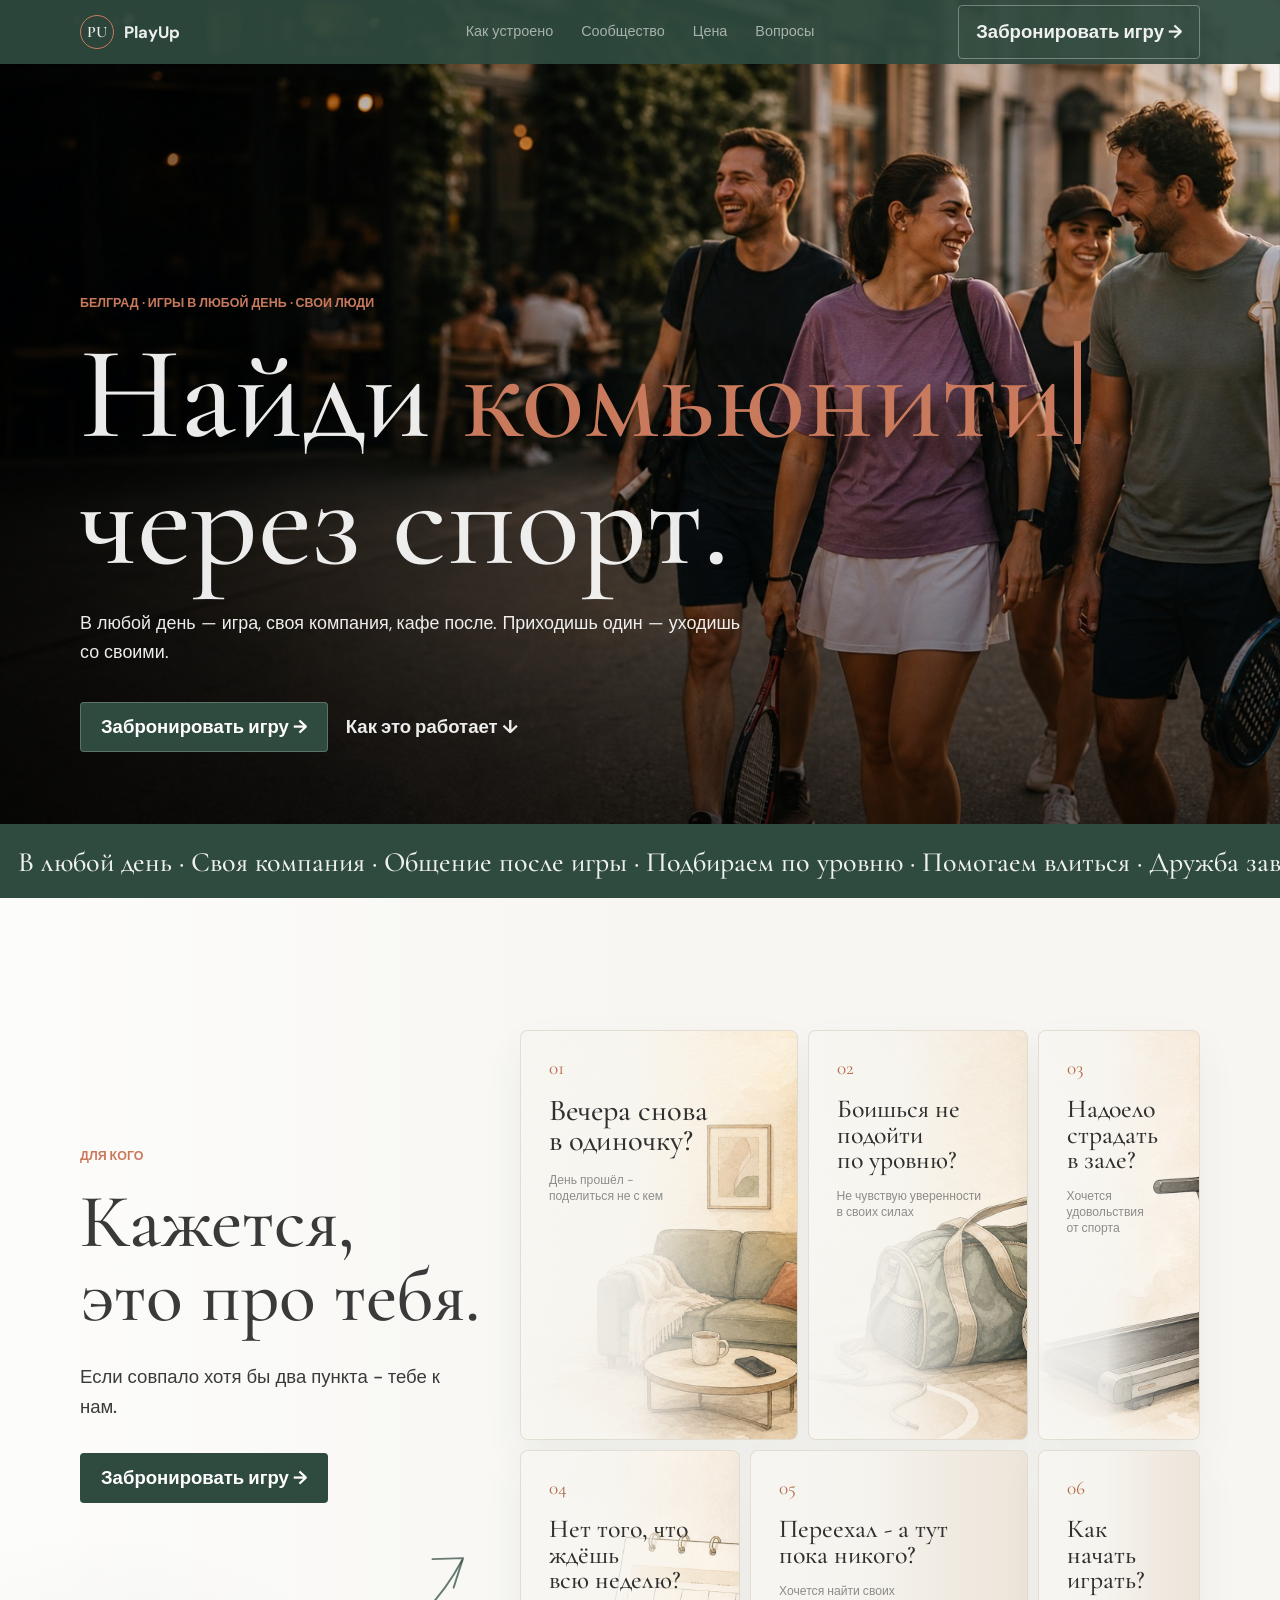
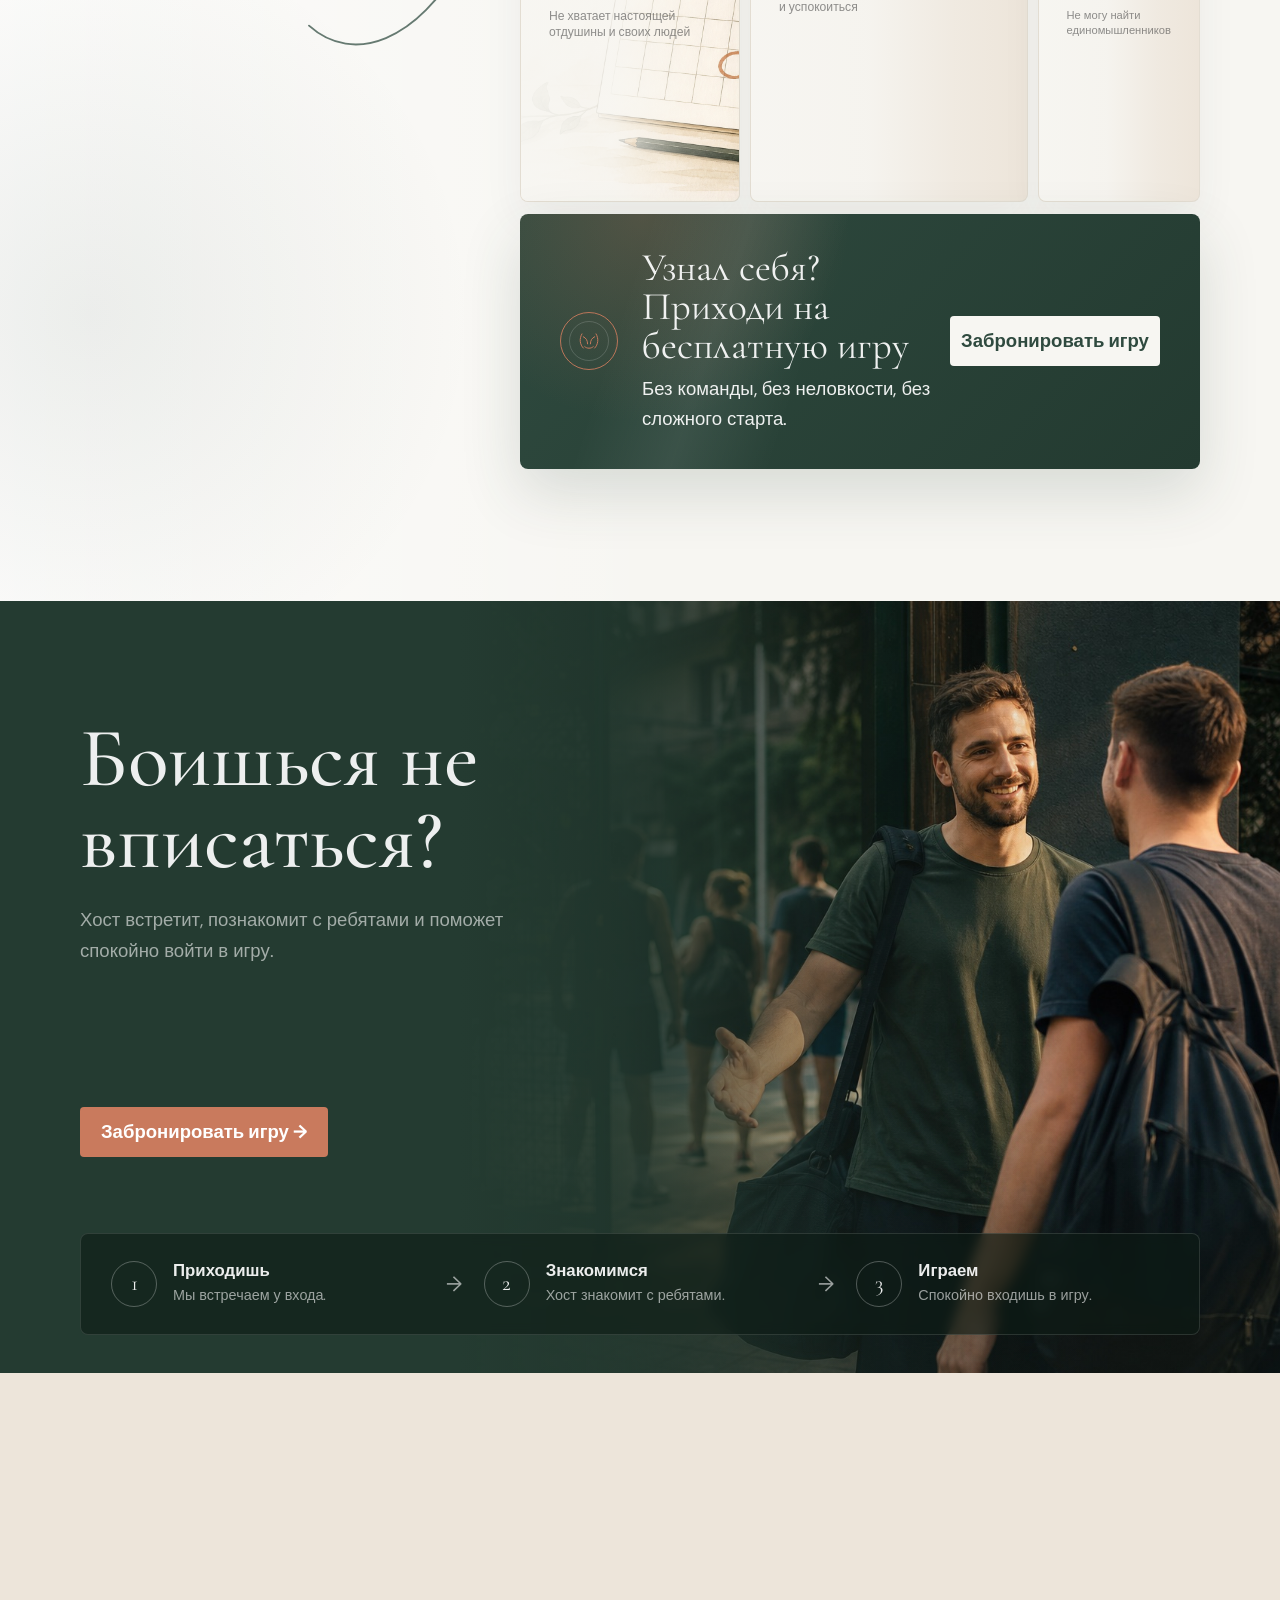
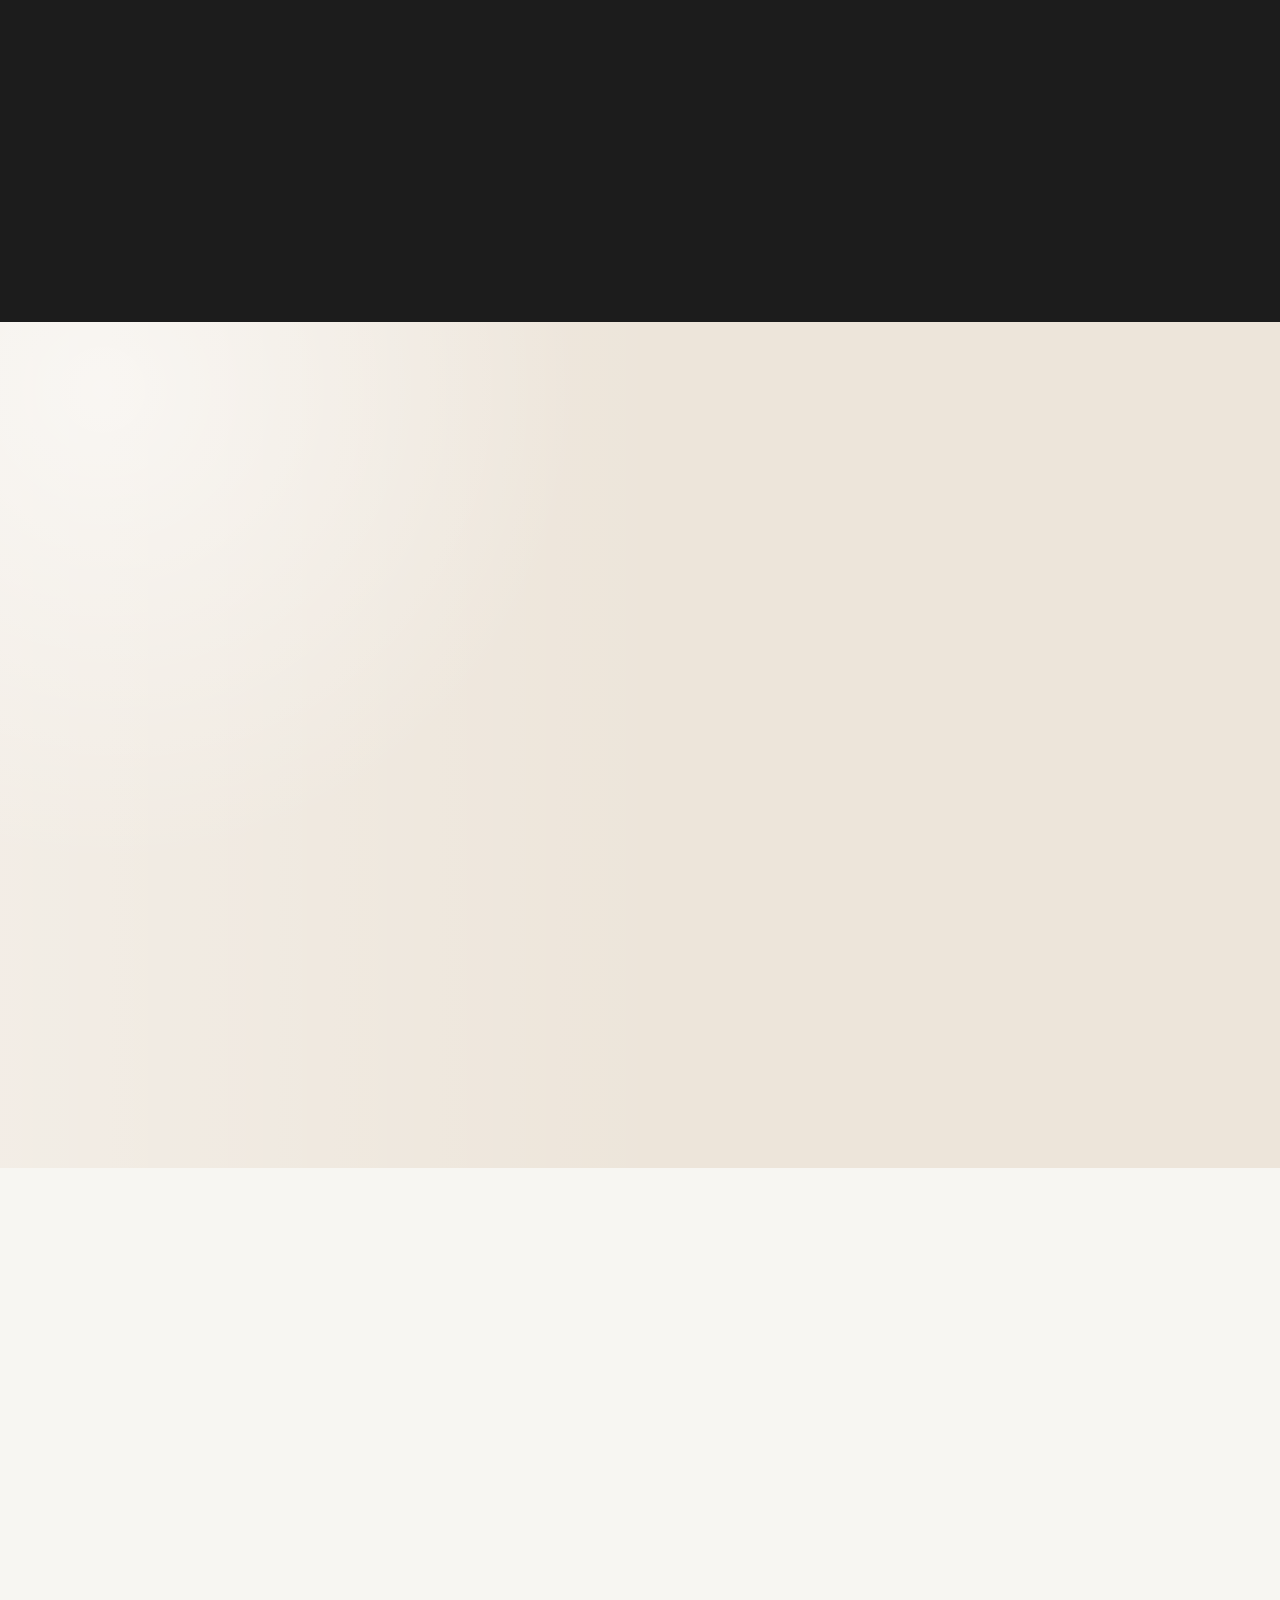
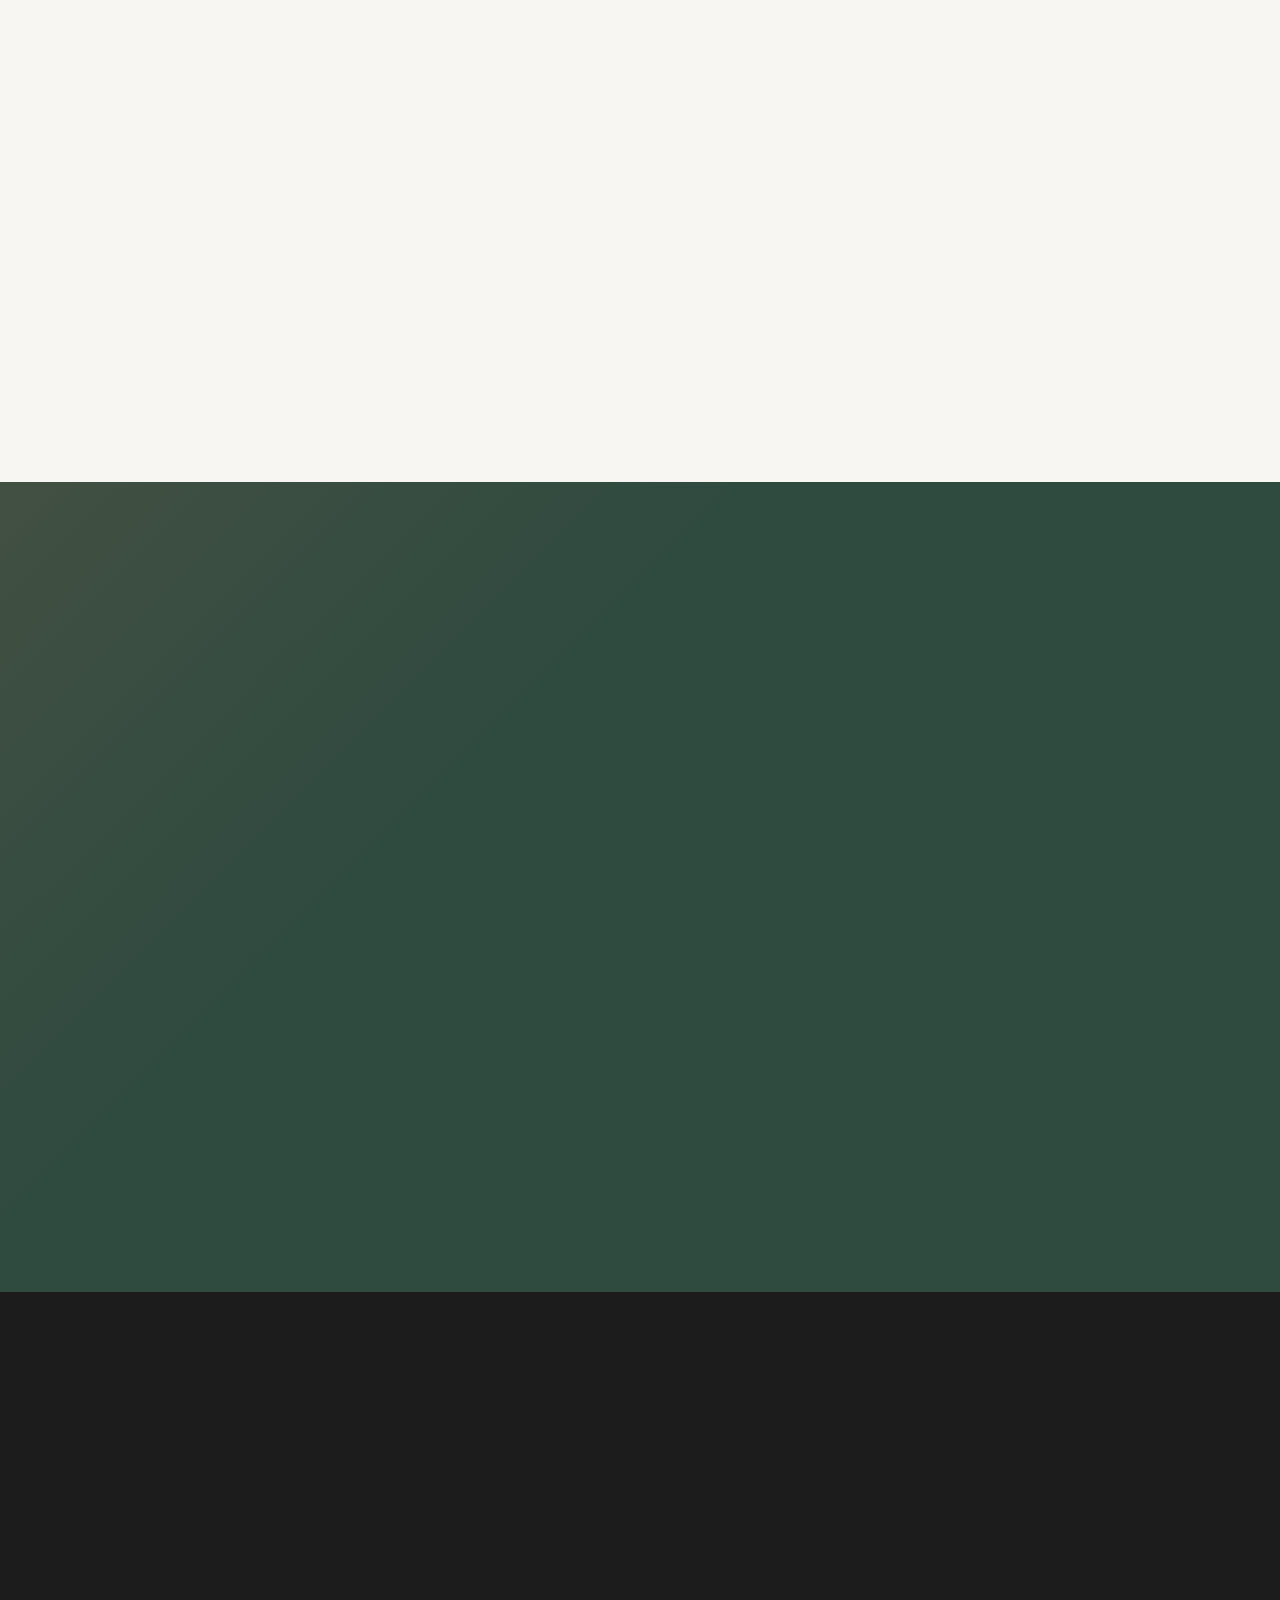
==== index.html @ 2778b85a "p-24" ====
<!doctype html>
<html lang="ru">
  <head>
    <meta charset="utf-8" />
    <meta name="viewport" content="width=device-width, initial-scale=1" />
    <meta
      name="description"
      content="PlayUp в Белграде: игры в любой день, своя компания и кафе сразу после."
    />
    <title>PlayUp — свои через игру</title>
    <meta name="theme-color" content="#2f4a3f" />
    <meta property="og:locale" content="ru_RU" />
    <meta property="og:type" content="website" />
    <meta property="og:site_name" content="PlayUp" />
    <meta property="og:title" content="PlayUp — свои через игру" />
    <meta
      property="og:description"
      content="Игры в любой день, своя компания и кафе сразу после. Приходишь один, уходишь со своими."
    />
    <meta property="og:image" content="assets/brand/og-image.png" />
    <meta property="og:image:type" content="image/png" />
    <meta property="og:image:width" content="1200" />
    <meta property="og:image:height" content="630" />
    <meta
      property="og:image:alt"
      content="PlayUp — свои через игру. Игры в Белграде и кафе после."
    />
    <meta name="twitter:card" content="summary_large_image" />
    <meta name="twitter:title" content="PlayUp — свои через игру" />
    <meta
      name="twitter:description"
      content="Игры в любой день, своя компания и кафе сразу после. Приходишь один, уходишь со своими."
    />
    <meta name="twitter:image" content="assets/brand/og-image.png" />
    <meta
      name="twitter:image:alt"
      content="PlayUp — свои через игру. Игры в Белграде и кафе после."
    />
    <link
      rel="icon"
      href="assets/brand/favicon.svg?v=20260603-clean"
      type="image/svg+xml"
    />
    <link rel="icon" href="favicon.ico?v=20260603-clean" sizes="any" />
    <link rel="apple-touch-icon" href="apple-touch-icon.png?v=20260603-clean" />
    <link rel="manifest" href="site.webmanifest" />
    <link rel="preconnect" href="https://fonts.googleapis.com" />
    <link rel="preconnect" href="https://fonts.gstatic.com" crossorigin />
    <link
      href="https://fonts.googleapis.com/css2?family=Cormorant+Garamond:wght@400;500;600&amp;family=DM+Sans:wght@400;500;700&amp;display=swap"
      rel="stylesheet"
    />
    <link rel="stylesheet" href="styles.css?v=20260604-blocks12" />
  </head>
  <body>
    <a class="skip-link" href="#signup">К записи</a>

    <svg class="icon-sprite" aria-hidden="true" focusable="false">
      <symbol id="icon-racket" viewBox="0 0 24 24">
        <ellipse
          cx="8.5"
          cy="7.5"
          rx="4.5"
          ry="6"
          transform="rotate(35 8.5 7.5)"
        ></ellipse>
        <path d="M11.5 12.5 21 22"></path>
        <path d="M5.9 4.1 12.2 9.7"></path>
        <path d="M3.9 7.1 10.2 12.7"></path>
      </symbol>
      <symbol id="icon-coffee" viewBox="0 0 24 24">
        <path d="M4 8h11v6a4 4 0 0 1-4 4H8a4 4 0 0 1-4-4Z"></path>
        <path d="M15 10h2.5a2.5 2.5 0 0 1 0 5H15"></path>
        <path d="M6 21h10"></path>
        <path d="M8 3v2"></path>
        <path d="M12 3v2"></path>
      </symbol>
      <symbol id="icon-calendar" viewBox="0 0 24 24">
        <path
          d="M5 5h14a2 2 0 0 1 2 2v12a2 2 0 0 1-2 2H5a2 2 0 0 1-2-2V7a2 2 0 0 1 2-2Z"
        ></path>
        <path d="M7 3v4"></path>
        <path d="M17 3v4"></path>
        <path d="M3 10h18"></path>
      </symbol>
      <symbol id="icon-pin" viewBox="0 0 24 24">
        <path d="M12 22s7-6.3 7-13a7 7 0 0 0-14 0c0 6.7 7 13 7 13Z"></path>
        <circle cx="12" cy="9" r="2.4"></circle>
      </symbol>
      <symbol id="icon-run" viewBox="0 0 24 24">
        <circle cx="13" cy="4" r="2"></circle>
        <path d="M7 21 10 14l-3-3"></path>
        <path d="M10 14 15 16l3 5"></path>
        <path d="M11 8 8 11l4 3 2-4 4 2"></path>
      </symbol>
      <symbol id="icon-heart" viewBox="0 0 24 24">
        <path
          d="M20.5 5.8a5.2 5.2 0 0 0-7.4 0L12 6.9l-1.1-1.1a5.2 5.2 0 1 0-7.4 7.4L12 21l8.5-7.8a5.2 5.2 0 0 0 0-7.4Z"
        ></path>
      </symbol>
      <symbol id="icon-community" viewBox="0 0 24 24">
        <circle cx="8" cy="8" r="3"></circle>
        <circle cx="17" cy="9" r="2.5"></circle>
        <path d="M3 20a5 5 0 0 1 10 0"></path>
        <path d="M14 19a4 4 0 0 1 7 0"></path>
      </symbol>
      <symbol id="icon-calendar-check" viewBox="0 0 24 24">
        <rect x="3.5" y="5" width="17" height="15.5" rx="2.5"></rect>
        <path d="M7.5 3.5v4"></path>
        <path d="M16.5 3.5v4"></path>
        <path d="M3.5 10h17"></path>
        <path d="M8 15.4l2.2 2.1 5-5.1"></path>
      </symbol>
      <symbol id="icon-people" viewBox="0 0 24 24">
        <circle cx="8.3" cy="8.2" r="2.8"></circle>
        <circle cx="16.8" cy="9.3" r="2.4"></circle>
        <path d="M3.4 19.5c.5-3.4 2.3-5.1 5-5.1s4.4 1.7 4.9 5.1"></path>
        <path d="M13.8 18.8c.6-2.5 2-3.8 4-3.8 1.8 0 3 1.1 3.7 3.3"></path>
      </symbol>
      <symbol id="icon-cup" viewBox="0 0 24 24">
        <path d="M6 8h9v5.2a4.4 4.4 0 0 1-4.4 4.4H10A4 4 0 0 1 6 13.6Z"></path>
        <path d="M15 9.3h1.8a2.7 2.7 0 0 1 0 5.4H15"></path>
        <path d="M7.5 20.5h8"></path>
        <path d="M9 3.5v2"></path>
        <path d="M12.5 3.5v2"></path>
      </symbol>
      <symbol id="icon-ball" viewBox="0 0 24 24">
        <circle cx="12" cy="12" r="8.5"></circle>
        <path d="m12 7 3.6 2.6-1.4 4.2H9.8L8.4 9.6Z"></path>
        <path d="m12 7 .2-3.5"></path>
        <path d="m15.6 9.6 3.2-1.1"></path>
        <path d="m14.2 13.8 2 2.8"></path>
        <path d="m9.8 13.8-2 2.8"></path>
        <path d="M8.4 9.6 5.2 8.5"></path>
      </symbol>
      <symbol id="icon-instagram" viewBox="0 0 24 24">
        <rect x="4" y="4" width="16" height="16" rx="5"></rect>
        <circle cx="12" cy="12" r="3.4"></circle>
        <circle cx="17" cy="7" r="0.8"></circle>
      </symbol>
      <symbol id="icon-tiktok" viewBox="0 0 24 24">
        <path d="M14 4v10.1a4 4 0 1 1-4-4"></path>
        <path d="M14 4c.7 3.1 2.5 5 5.5 5.6"></path>
      </symbol>
      <symbol id="icon-threads" viewBox="0 0 24 24">
        <path
          d="M18.7 8.2C17.8 5.5 15.6 4 12.2 4c-4.3 0-7.2 3.1-7.2 8s2.9 8 7.2 8c4 0 6.8-2.3 6.8-5.5 0-2.9-2.3-4.6-6.6-4.5-2.6.1-4.1 1.3-4.1 3.1 0 1.7 1.4 2.8 3.3 2.8 2.8 0 4.2-1.7 4.2-4.5"
        ></path>
      </symbol>
    </svg>

    <header class="site-header" data-header>
      <a class="brand" href="#top" aria-label="PlayUp">
        <span class="brand__mark">PU</span>
        <span class="brand__name">PlayUp</span>
      </a>
      <nav class="desktop-nav" aria-label="Основная навигация">
        <a href="#steps">Как устроено</a>
        <a href="#week">Сообщество</a>
        <a href="#price">Цена</a>
        <a href="#faq">Вопросы</a>
      </nav>
      <a class="header-cta" href="#signup">Забронировать игру →</a>
      <button
        class="menu-toggle"
        type="button"
        aria-label="Открыть меню"
        aria-expanded="false"
        data-menu-toggle
      >
        <span></span>
        <span></span>
      </button>
      <div class="mobile-menu" data-mobile-menu>
        <a href="#steps">Как устроено</a>
        <a href="#week">Сообщество</a>
        <a href="#price">Цена</a>
        <a href="#faq">Вопросы</a>
        <a class="mobile-menu__cta" href="#signup">Забронировать игру →</a>
      </div>
    </header>

    <main id="top">
      <section class="hero" aria-labelledby="hero-title">
        <img
          class="hero__image"
          src="assets/images/hero.jpg"
          alt="Люди после игры идут вместе к кофейне в вечернем Белграде."
          width="1672"
          height="941"
        />
        <div class="hero__shade"></div>
        <div class="hero__content">
          <p class="eyebrow">БЕЛГРАД · ИГРЫ В ЛЮБОЙ ДЕНЬ · СВОИ ЛЮДИ</p>
          <h1 id="hero-title" class="hero__title">
            <span class="hero__line"
              >Найди
              <span
                class="hero__rotate"
                data-rotate='["друзей","комьюнити","жену","парня","тусовку","банду","своих"]'
                >друзей</span
              ></span
            ><br />
            через спорт.
          </h1>
          <p class="hero__lead">
            <span>В любой день — игра, своя компания, кафе после.</span>
            <span>Приходишь один — уходишь со своими.</span>
          </p>
          <div class="hero__actions">
            <a class="button button--solid" href="#signup"
              >Забронировать игру →</a
            >
            <a class="text-link text-link--light" href="#steps"
              >Как это работает ↓</a
            >
          </div>
        </div>
      </section>

      <div class="marquee" aria-label="Ключевые фразы PlayUp">
        <div class="marquee__track">
          <span
            >В любой день · Своя компания · Общение после игры · Подбираем по уровню · Помогаем влиться · Дружба заводится сама ·</span
          >
          <span
            >В любой день · Своя компания · Общение после игры · Подбираем по уровню · Помогаем влиться · Дружба заводится сама ·</span
          >
        </div>
      </div>

      <section class="section who" id="who" aria-labelledby="who-title">
        <div class="section__inner who__layout">
          <div class="who__intro">
            <p class="eyebrow">ДЛЯ КОГО</p>
            <h2 id="who-title" data-split="words">
              Кажется,<br />это&nbsp;про&nbsp;тебя.
            </h2>
            <p class="who__lead">
              Если совпало хотя бы два пункта - тебе к нам.
            </p>
            <a class="button button--solid who__button" href="#signup"
              >Забронировать игру →</a
            >
            <svg class="who__arrow" viewBox="0 0 180 130" aria-hidden="true">
              <path d="M18 84c42 38 104 14 145-62"></path>
              <path d="M135 21 164 20l-9 28"></path>
            </svg>
          </div>

          <div class="who__content">
            <div class="who__grid">
              <article class="who-card who-card--lounge">
                <img
                  class="who-card__image"
                  src="assets/images/who-lounge.jpg"
                  alt=""
                  width="1448"
                  height="1086"
                  loading="lazy"
                  decoding="async"
                  aria-hidden="true"
                />
                <span class="who-card__number">01</span>
                <h3><span>Вечера снова</span><span>в одиночку?</span></h3>
                <p>День прошёл -<br />поделиться не с кем</p>
              </article>

              <article class="who-card who-card--bag">
                <img
                  class="who-card__image"
                  src="assets/images/who-bag.jpg"
                  alt=""
                  width="1448"
                  height="1086"
                  loading="lazy"
                  decoding="async"
                  aria-hidden="true"
                />
                <span class="who-card__number">02</span>
                <h3><span>Боишься не подойти</span><span>по уровню?</span></h3>
                <p>Не чувствую уверенности<br />в своих силах</p>
              </article>

              <article class="who-card who-card--gym">
                <img
                  class="who-card__image"
                  src="assets/images/who-gym.jpg"
                  alt=""
                  width="1448"
                  height="1086"
                  loading="lazy"
                  decoding="async"
                  aria-hidden="true"
                />
                <span class="who-card__number">03</span>
                <h3><span>Надоело страдать</span><span>в зале?</span></h3>
                <p>Хочется удовольствия<br />от спорта</p>
              </article>

              <article class="who-card who-card--calendar">
                <img
                  class="who-card__image"
                  src="assets/images/who-calendar.jpg"
                  alt=""
                  width="1448"
                  height="1086"
                  loading="lazy"
                  decoding="async"
                  aria-hidden="true"
                />
                <span class="who-card__number">04</span>
                <h3>
                  <span>Нет того, что ждёшь</span><span>всю неделю?</span>
                </h3>
                <p>Не хватает настоящей<br />отдушины и своих людей</p>
              </article>

              <article class="who-card who-card--city">
                <img
                  class="who-card__image"
                  src="assets/images/who-city.jpg"
                  alt=""
                  width="1448"
                  height="1086"
                  loading="lazy"
                  decoding="async"
                  aria-hidden="true"
                />
                <span class="who-card__number">05</span>
                <h3><span>Переехал - а тут</span><span>пока никого?</span></h3>
                <p>Хочется найти своих<br />и успокоиться</p>
              </article>

              <article class="who-card who-card--chat">
                <img
                  class="who-card__image"
                  src="assets/images/who-chat.jpg"
                  alt=""
                  width="1448"
                  height="1086"
                  loading="lazy"
                  decoding="async"
                  aria-hidden="true"
                />
                <span class="who-card__number">06</span>
                <h3><span>Как начать</span><span>играть?</span></h3>
                <p>Не могу найти<br />единомышленников</p>
              </article>
            </div>

            <div class="who-cta">
              <div class="who-cta__mark" aria-hidden="true">
                <svg viewBox="0 0 48 48">
                  <path d="M16 34c-5-5-6-13-2-20"></path>
                  <path d="M32 34c5-5 6-13 2-20"></path>
                  <path d="M18 32c3 3 9 3 12 0"></path>
                  <path d="M16 18c4 2 6 5 6 10"></path>
                  <path d="M32 18c-4 2-6 5-6 10"></path>
                </svg>
              </div>
              <div class="who-cta__body">
                <p class="who-cta__title">
                  <span>Узнал себя?</span>
                  <span></span>Приходи на бесплатную игру</span>
                </p>
                <p>Без команды, без неловкости, без сложного старта.</p>
              </div>
              <a class="button button--light" href="#signup"
                >Забронировать игру</a
              >
            </div>
          </div>
        </div>
      </section>

      <section
        class="section arranged dark-section"
        id="how"
        aria-labelledby="arranged-title"
      >
        <div class="grain"></div>
        <div class="arranged__top">
          <div class="arranged__content">
            <h2 id="arranged-title" data-split="words">
              Боишься не<br />
              вписаться?
            </h2>
            <p class="arranged__lead">
              Хост встретит, познакомит с ребятами и поможет спокойно войти в
              игру.
            </p>
            <ul class="arranged__features">
              <li>
                <svg aria-hidden="true"><use href="#icon-community"></use></svg>
                Хост рядом
              </li>
              <li>
                <svg aria-hidden="true"><use href="#icon-heart"></use></svg>
                Тёплая атмосфера
              </li>
              <li>
                <svg aria-hidden="true"><use href="#icon-run"></use></svg>
                Мягкий старт
              </li>
            </ul>
            <a class="button button--clay arranged__cta" href="#signup"
              >Забронировать игру →</a
            >
          </div>
          <div class="arranged__media">
            <img
              src="assets/images/host.jpg"
              alt="Хост встречает нового игрока у входа на площадку."
              width="1536"
              height="1024"
              loading="lazy"
              decoding="async"
            />
          </div>
        </div>
        <div class="arranged__steps">
          <div class="arranged__step">
            <span class="arranged__num">1</span>
            <div class="arranged__step-text">
              <h3>Приходишь</h3>
              <p>Мы встречаем у входа.</p>
            </div>
          </div>
          <span class="arranged__arrow" aria-hidden="true">→</span>
          <div class="arranged__step">
            <span class="arranged__num">2</span>
            <div class="arranged__step-text">
              <h3>Знакомимся</h3>
              <p>Хост знакомит с ребятами.</p>
            </div>
          </div>
          <span class="arranged__arrow" aria-hidden="true">→</span>
          <div class="arranged__step">
            <span class="arranged__num">3</span>
            <div class="arranged__step-text">
              <h3>Играем</h3>
              <p>Спокойно входишь в игру.</p>
            </div>
          </div>
        </div>
      </section>

      <section
        class="section week horizontal-section"
        id="week"
        aria-labelledby="week-title"
      >
        <div class="section__inner">
          <p class="eyebrow">СВОЯ КОМПАНИЯ</p>
          <h2 id="week-title" data-split="words">
            Приходишь на игру — остаёшься ради людей.
          </h2>
          <p class="section-lead">
            <span>Возвращаешься каждую неделю - и на площадке всё больше знакомых.<br>
            А вокруг игры появляется остальное: пробежки, тусовки, вылазки за город.</span>
          </p>
        </div>
        <div class="horizontal-viewport">
          <div class="activity-track horizontal-track" data-horizontal-track>
            <article class="activity-card">
              <div class="activity-card__image">
                <img
                  src="assets/images/week-run.jpg"
                  alt="Два участника бегут в разговорном темпе у реки в Белграде."
                  loading="lazy"
                  decoding="async"
                />
              </div>
              <div class="activity-card__content">
                <svg aria-hidden="true"><use href="#icon-run"></use></svg>
                <h3>Воскресный бег</h3>
                <p>Лёгкий темп и кофе на берегу.</p>
              </div>
            </article>
            <article class="activity-card">
              <div class="activity-card__image">
                <img
                  src="assets/images/week-gathering.jpg"
                  alt="Небольшая субботняя встреча с ужином и кино после игры."
                  loading="lazy"
                  decoding="async"
                />
              </div>
              <div class="activity-card__content">
                <svg aria-hidden="true"><use href="#icon-coffee"></use></svg>
                <h3>Субботние тусовки</h3>
                <p>Ужин, кино, вылазка за город.</p>
              </div>
            </article>
            <article class="activity-card">
              <div class="activity-card__image">
                <img
                  src="assets/images/week-event.jpg"
                  alt="Участники дружеского турнира смеются и приветствуют друг друга после игры."
                  loading="lazy"
                  decoding="async"
                />
              </div>
              <div class="activity-card__content">
                <svg aria-hidden="true"><use href="#icon-calendar"></use></svg>
                <h3>Ивенты и встречи</h3>
                <p>Турниры, гости, поводы собираться чаще.</p>
              </div>
            </article>
            <article class="activity-card">
              <div class="activity-card__image">
                <img
                  src="assets/images/week-recovery.jpg"
                  alt="Спокойное восстановление после игры: массаж и сауна."
                  loading="lazy"
                  decoding="async"
                />
              </div>
              <div class="activity-card__content">
                <svg aria-hidden="true"><use href="#icon-heart"></use></svg>
                <h3>Восстановление</h3>
                <p>Сауна, массаж, растяжка.</p>
              </div>
            </article>
          </div>
        </div>
      </section>

      <section class="cafe dark-section" id="cafe" aria-labelledby="cafe-title">
        <div class="cafe__stage">
          <img
            class="cafe__image"
            src="assets/images/cafe.jpg"
            alt="Участники PlayUp пьют кофе после игры за общим столом."
            width="1672"
            height="941"
            loading="eager"
            fetchpriority="high"
            decoding="async"
          />
          <div class="grain"></div>
          <div class="cafe__shade"></div>
          <div class="cafe__content">
            <p class="eyebrow">ПОСЛЕ ИГРЫ</p>
            <h2 id="cafe-title" data-split="words">
              Лучшее — после<br />
              финального свистка.
            </h2>
            <p>
              После игры идём в кафе. Кофе, пиво - и почему-то всегда засиживаемся дольше, чем собирались.
            </p>
            <p>Игра — повод. Этот стол — причина вернуться.</p>
            <div class="partner-badge">
              <span>КОФЕЙНЯ-ПАРТНЁР</span>
              Good Thanks Café · Дорчол · −20% участникам
            </div>
            <a class="button button--light cafe__cta" href="#signup"
              >Забронировать игру →</a
            >
          </div>
        </div>
      </section>

      <section
        class="section steps horizontal-section"
        id="steps"
        aria-labelledby="steps-title"
      >
        <div class="section__inner">
          <p class="eyebrow">КАК ЭТО УСТРОЕНО</p>
          <h2 id="steps-title" data-split="words">
            Четыре шага —<br />и ты в игре.
          </h2>
        </div>
        <div class="horizontal-viewport">
          <div class="step-track horizontal-track" data-horizontal-track>
            <article class="step-item">
              <span class="step-item__number">01</span>
              <h3>Оставляешь заявку</h3>
              <p>Выбираешь спорт и удобное время.</p>
            </article>
            <article class="step-item">
              <span class="step-item__number">02</span>
              <h3>С тобой связываются</h3>
              <p>
                Подбирают группу по уровню и зовут на игры. Дальше играешь со
                своими.
              </p>
            </article>
            <article class="step-item">
              <span class="step-item__number">03</span>
              <h3>Играешь час</h3>
              <p>Хост ведёт игру. Уметь не обязательно — обязательно прийти.</p>
            </article>
            <article class="step-item">
              <span class="step-item__number">04</span>
              <h3>Идёшь на кофе</h3>
              <p>
                А потом, если захочешь, — на пробежку, тусовку, восстановление.
              </p>
            </article>
          </div>
        </div>
      </section>

      <section class="section level dark-section" aria-labelledby="level-title">
        <div class="grain"></div>
        <div class="section__inner">
          <p class="eyebrow">МАТЧМЕЙКИНГ</p>
          <h2 id="level-title" data-split="words">
            Играешь с равными<br />
            — играешь в кайф.
          </h2>
          <p class="level__copy">
            Группы формируются по уровню - поэтому играть интересно каждый раз.
          </p>
          <p class="anti-promise" data-split="words">Если ты профи —</p>
          <p class="anti-promise anti-promise--accent">тебе не к нам!</p>
          <p class="level__copy level__copy--narrow">
            PlayUp — для тех, кто хочет начать или вернуться. 
            Здесь нет людей, которые живут спортом с пяти лет, и именно поэтому это работает.
          </p>
        </div>
      </section>

      <section class="section price" id="price" aria-labelledby="price-title">
        <div class="section__inner price__inner">
          <div class="price__intro">
            <p class="eyebrow">ФОРМАТЫ И ОПЛАТА</p>
            <h2 id="price-title" class="price__title" data-split="words">
              Играй<br />как удобно
            </h2>
            <p class="price__lead">
              Выбирай формат, который подходит именно тебе.
            </p>
            <p class="price__body">
              Приходи на разовую игру или переходи на подписку и получай
              больше.
            </p>

            <ul class="price__facts" aria-label="Что входит в PlayUp">
              <li>
                <svg aria-hidden="true"><use href="#icon-calendar-check"></use></svg>
                <span>
                  <strong>Просто начать</strong>
                  <small>Бронь за пару минут</small>
                </span>
              </li>
              <li>
                <svg aria-hidden="true"><use href="#icon-people"></use></svg>
                <span>
                  <strong>Живое сообщество</strong>
                  <small>Новые друзья и знакомства</small>
                </span>
              </li>
              <li>
                <svg aria-hidden="true"><use href="#icon-cup"></use></svg>
                <span>
                  <strong>Больше, чем футбол</strong>
                  <small>Кофе, общение, события</small>
                </span>
              </li>
            </ul>
          </div>

          <div class="price__cards" aria-label="Форматы участия">
            <article class="price-plan price-plan--active">
              <span class="price-plan__badge">РЕКОМЕНДУЕМ</span>
              <div class="price-plan__icon" aria-hidden="true">
                <svg><use href="#icon-ball"></use></svg>
              </div>
              <h3>
                Первая игра<br />
                <span>бесплатно</span>
              </h3>
              <p class="price-plan__amount">Дальше — <strong>10 €</strong> за матч</p>
              <p class="price-plan__copy">
                Без подписки. Платишь только за игру, на которую пришёл.
              </p>
              <ul class="price-plan__list">
                <li>Хост всё организует</li>
                <li>После игры — знакомство и кофе</li>
                <li>Подходит для первого раза</li>
              </ul>
              <a class="button button--solid price-plan__button" href="#signup">
                Забронировать бесплатную игру →
              </a>
            </article>

            <article class="price-plan price-plan--muted" aria-label="Подписка скоро будет доступна">
              <span class="price-plan__soon">СКОРО</span>
              <div class="price-plan__icon" aria-hidden="true">
                <svg><use href="#icon-people"></use></svg>
              </div>
              <h3>
                Подписка —<br />
                100 € / месяц
              </h3>
              <p class="price-plan__copy">
                2 игры в неделю, постоянная группа и клубные активности.
              </p>
              <ul class="price-plan__list">
                <li>Воскресный бег</li>
                <li>Йога и восстановление</li>
                <li>Сообщество и события</li>
              </ul>
              <span class="price-plan__button price-plan__button--disabled">
                Скоро будет доступно
              </span>
            </article>
          </div>
        </div>
      </section>

      <section class="section faq" id="faq" aria-labelledby="faq-title">
        <div class="section__inner faq__grid">
          <div class="faq__intro">
            <h2 id="faq-title" data-split="words">Вопросы.</h2>
            <div class="trust-block">
              <p class="eyebrow">ОСНОВАТЕЛИ</p>
              <p class="trust-block__text">
                Привет, мы Жан и Влад. 
                Несколько лет назад переехали в Белград, и PlayUp вырос из того, что нам самим не хватало 
                — регулярного спорта с людьми, с которыми хочется оставаться и после игры. 
                Мы продумали всё, чтобы тебе было легко прийти, комфортно играть и интересно остаться.
              </p>
              <p class="trust-block__links">
                <a
                  class="text-link"
                  href="https://instagram.com/playupbelgrade"
                  rel="noreferrer"
                  >Следи за стартом → Instagram</a
                >
                <a
                  class="text-link"
                  href="https://threads.net/@playupbelgrade"
                  rel="noreferrer"
                  >Threads</a
                >
              </p>
            </div>
          </div>
          <div class="accordion" data-accordion>
            <div class="accordion__item is-open">
              <button type="button" aria-expanded="true">
                <span>Нужен ли опыт?</span>
                <span class="accordion__icon">−</span>
              </button>
              <div class="accordion__panel">
                <p>
                  Нет - большинство наших игроков когда-то начинали с нуля. 
                  При записи мы узнаем твой уровень и подберем комфортную группу.
                </p>
              </div>
            </div>
            <div class="accordion__item">
              <button type="button" aria-expanded="false">
                <span>Можно прийти одному?</span>
                <span class="accordion__icon">+</span>
              </button>
              <div class="accordion__panel" hidden>
                <p>
                  Так приходит большинство. 
                  Команды формируются на месте, хост всех знакомит, а после игры вместе идем в кафе.
                  Через пару недель на площадке уже одни знакомые лица.
                </p>
              </div>
            </div>
            <div class="accordion__item">
              <button type="button" aria-expanded="false">
                <span>А если не понравится?</span>
                <span class="accordion__icon">+</span>
              </button>
              <div class="accordion__panel" hidden>
                <p>
                  Первая игра — бесплатно. 
                  Приходишь и смотришь сам. 
                  Не зашло — ничего не должен, никто не уговаривает остаться.
                </p>
              </div>
            </div>
            <div class="accordion__item">
              <button type="button" aria-expanded="false">
                <span>Как собирают команды?</span>
                <span class="accordion__icon">+</span>
              </button>
              <div class="accordion__panel" hidden>
                <p>
                  По уровню, и удобному времени. Сейчас выбираешь любые
                  удобные слоты — хоть несколько раз в неделю, и постепенно
                  набирается своя компания.
                </p>
              </div>
            </div>
            <div class="accordion__item">
              <button type="button" aria-expanded="false">
                <span>Обязательно идти на кофе после?</span>
                <span class="accordion__icon">+</span>
              </button>
              <div class="accordion__panel" hidden>
                <p>
                  Нет, как захочешь. Но остаются почти все — и почти все потом
                  говорят, что кофейня и есть лучшая часть.
                </p>
              </div>
            </div>
            <div class="accordion__item">
              <button type="button" aria-expanded="false">
                <span>Когда появится подписка?</span>
                <span class="accordion__icon">+</span>
              </button>
              <div class="accordion__panel" hidden>
                <p>
                  Сейчас платишь за игру: первая бесплатно, дальше 10 €.
                  Подписка с фиксированными слотами появится очень скоро - активно работаем над этим.
                </p>
              </div>
            </div>
            <div class="accordion__item">
              <button type="button" aria-expanded="false">
                <span>На каком языке всё происходит?</span>
                <span class="accordion__icon">+</span>
              </button>
              <div class="accordion__panel" hidden>
                <p>
                  На русском и английском. У нас играют сербы, релоканты из
                  полутора десятков стран и местные. 
                  Перемешанный состав — часть смысла.
                </p>
              </div>
            </div>
          </div>
        </div>
      </section>

      <section
        class="section signup dark-section"
        id="signup"
        aria-labelledby="signup-title"
      >
        <div class="grain"></div>
        <div class="section__inner signup__inner">
          <p class="eyebrow">СТАРТ В ИЮНЕ · БЕЛГРАД</p>
          <h2 id="signup-title" data-split="words">
            Запишись одним из первых.
          </h2>
          <p class="signup__lead">
            Оставь Telegram — пара вопросов про уровень и время, и ты в теме!
          </p>
          <p class="signup__cohort">
            Первые игры — в июне. <br> Набираем стартовый состав —
            <span>уже 73 человека с нами.</span>
          </p>
          <div class="sport-choice" role="radiogroup" aria-label="Выбор спорта">
            <button
              class="sport-choice__chip is-active"
              type="button"
              role="radio"
              aria-checked="true"
              data-sport="Падел"
            >
              Падел
            </button>
            <button
              class="sport-choice__chip"
              type="button"
              role="radio"
              aria-checked="false"
              data-sport="Футбол"
            >
              Футбол
            </button>
            <button
              class="sport-choice__chip is-disabled"
              type="button"
              role="radio"
              aria-checked="false"
              aria-disabled="true"
            >
              Волейбол — скоро
            </button>
          </div>
          <form
            class="signup-form"
            data-signup-form
            data-source="signup"
            data-with-sport
            novalidate
          >
            <label class="visually-hidden" for="tg">Твой ник в Telegram</label>
            <input
              id="tg"
              name="tg"
              type="text"
              inputmode="text"
              placeholder="@ник в Telegram"
              autocomplete="off"
              required
            />
            <button class="button button--light" type="submit">
              Забронировать игру →
            </button>
            <p class="form-status" aria-live="polite" data-form-status></p>
          </form>
        </div>
      </section>
    </main>

    <footer class="site-footer">
      <div class="footer__grid">
        <div>
          <a class="brand brand--footer" href="#top" aria-label="PlayUp">
            <span class="brand__mark">PU</span>
            <span class="brand__name">PlayUp</span>
          </a>
          <p class="footer__tagline">Belonging through play.</p>
          <div class="socials" aria-label="Социальные сети">
            <a
              href="https://instagram.com/playupbelgrade"
              rel="noreferrer"
              aria-label="Instagram"
            >
              <svg aria-hidden="true"><use href="#icon-instagram"></use></svg>
            </a>
            <a
              href="https://tiktok.com/@playupbelgrade"
              rel="noreferrer"
              aria-label="TikTok"
            >
              <svg aria-hidden="true"><use href="#icon-tiktok"></use></svg>
            </a>
            <a
              href="https://threads.net/@playupbelgrade"
              rel="noreferrer"
              aria-label="Threads"
            >
              <svg aria-hidden="true"><use href="#icon-threads"></use></svg>
            </a>
          </div>
        </div>
        <div>
          <h2>Навигация</h2>
          <a href="#steps">Как устроено</a>
          <a href="#week">Сообщество</a>
          <a href="#price">Цена</a>
          <a href="#faq">Вопросы</a>
        </div>
        <div>
          <h2>Контакты</h2>
          <a href="mailto:hello@playup.co">hello@playup.co</a>
          <a href="https://instagram.com/playupbelgrade" rel="noreferrer"
            >@playupbelgrade</a
          >
          <span>Белград, Сербия</span>
        </div>
        <div>
          <h2>Для бизнеса</h2>
          <a href="mailto:hello@playup.co?subject=Корпоративные команды"
            >Корпоративные команды</a
          >
          <a href="mailto:hello@playup.co?subject=Партнёрство">Партнёрство</a>
          <a href="mailto:hello@playup.co?subject=Стать городом PlayUp"
            >Стать городом PlayUp</a
          >
        </div>
      </div>
      <div class="footer-marquee">
         СПОРТ - ЖИЗНЬ · БЕЗ ДАВЛЕНИЯ · ЖИВЫЕ ЛЮДИ · ХОРОШИЙ КОФЕ · НАЙДИ СВОИХ
      </div>
      <p class="copyright">
        © 2026 PlayUp · Белград · Политика конфиденциальности
      </p>
    </footer>

    <script src="config.js?v=20260604-supabase01" defer></script>
    <script src="script.js?v=20260604-cta06" defer></script>
  </body>
</html>
---- styles.css ----
:root {
  --bone: #f7f6f2;
  --beige: #ede5da;
  --stone: #d8d2c7;
  --green: #2f4a3f;
  --green-deep: #233a30;
  --charcoal: #1c1c1c;
  --clay: #c97a5d;
  --text: #3a3a3a;
  --muted: #8a857c;
  --on-dark: rgba(255, 255, 255, 0.92);
  --on-dark-dim: rgba(255, 255, 255, 0.58);
  --font-display: "Cormorant Garamond", Georgia, serif;
  --font-text: "DM Sans", Arial, sans-serif;
  --page-pad: 20px;
  --header-height: 56px;
  --h1: 4.6rem;
  --h2: 3.15rem;
  --h3: 1.65rem;
  --body: 1rem;
  --radius-tile: 8px;
  --radius-control: 4px;
  --container: 1280px;
  --noise: linear-gradient(
    rgba(255, 255, 255, 0.025),
    rgba(255, 255, 255, 0.025)
  );
}

@media (min-width: 760px) {
  :root {
    --page-pad: 48px;
    --header-height: 64px;
    --h1: 6.7rem;
    --h2: 4.85rem;
    --h3: 2rem;
    --body: 1.08rem;
  }
}

@media (min-width: 1160px) {
  :root {
    --page-pad: 80px;
    --h1: 8.25rem;
    --h2: 5.25rem;
    --h3: 2.15rem;
    --body: 1.16rem;
  }
}

@media (min-width: 1440px) {
  :root {
    --container: 1480px;
  }
}

@media (min-width: 1500px) {
  :root {
    --h1: 8.8rem;
    --h2: 5.7rem;
    --h3: 2.25rem;
    --body: 1.18rem;
  }
}

@media (min-width: 1680px) {
  :root {
    --page-pad: 96px;
    --container: 1680px;
    --h1: 9.35rem;
    --h2: 6.15rem;
    --h3: 2.38rem;
    --body: 1.2rem;
  }
}

@media (min-width: 1900px) {
  :root {
    --page-pad: 112px;
    --container: 1760px;
  }
}

*,
*::before,
*::after {
  box-sizing: border-box;
}

html {
  min-width: 320px;
  background: var(--charcoal);
  color: var(--text);
  font-family: var(--font-text);
  scroll-padding-top: var(--header-height);
  scroll-behavior: smooth;
}

body {
  margin: 0;
  min-width: 320px;
  overflow-x: hidden;
  background:
    linear-gradient(
      90deg,
      rgba(47, 74, 63, 0.03),
      transparent 34%,
      rgba(201, 122, 93, 0.035) 100%
    ),
    var(--bone);
  color: var(--text);
  font-family: var(--font-text);
  font-size: var(--body);
  line-height: 1.65;
}

body.menu-open {
  overflow: hidden;
}

img {
  display: block;
  max-width: 100%;
}

a {
  color: inherit;
  text-decoration: none;
}

button,
input {
  font: inherit;
}

button {
  cursor: pointer;
}

:focus-visible {
  outline: 2px solid var(--clay);
  outline-offset: 4px;
}

::selection {
  background: var(--clay);
  color: #fff;
}

.visually-hidden,
.icon-sprite {
  position: absolute;
  width: 1px;
  height: 1px;
  overflow: hidden;
  clip: rect(0 0 0 0);
  white-space: nowrap;
}

.skip-link {
  position: fixed;
  top: 12px;
  left: 12px;
  z-index: 1000;
  transform: translateY(-140%);
  border-radius: var(--radius-control);
  background: var(--bone);
  color: var(--green);
  padding: 10px 14px;
  font-weight: 700;
  transition: transform 180ms ease;
}

.skip-link:focus {
  transform: translateY(0);
}

.site-header {
  position: fixed;
  inset: 0 0 auto;
  z-index: 100;
  display: flex;
  align-items: center;
  justify-content: flex-start;
  gap: 18px;
  min-height: var(--header-height);
  padding: 0 var(--page-pad);
  background: color-mix(in srgb, var(--green) 94%, transparent);
  color: var(--on-dark);
  transition:
    box-shadow 220ms ease,
    background 220ms ease;
}

.site-header.is-scrolled {
  box-shadow: 0 8px 22px rgba(0, 0, 0, 0.18);
  background: var(--green);
}

.brand {
  display: inline-flex;
  align-items: center;
  gap: 10px;
  width: max-content;
  font-weight: 700;
  line-height: 1;
}

.brand__mark {
  display: grid;
  place-items: center;
  width: 34px;
  height: 34px;
  border: 1px solid var(--clay);
  border-radius: 50%;
  color: var(--on-dark);
  font-family: var(--font-display);
  font-size: 1rem;
  font-weight: 600;
}

.brand__name {
  font-size: 1.04rem;
}

.desktop-nav {
  display: none;
  align-items: center;
  justify-self: center;
  gap: 28px;
  color: var(--on-dark-dim);
  font-size: 0.9rem;
}

.desktop-nav a,
.site-footer a,
.trust-block__links a {
  background: linear-gradient(currentColor, currentColor) left bottom / 0 1px
    no-repeat;
  transition:
    color 180ms ease,
    background-size 220ms ease;
}

.desktop-nav a:hover,
.site-footer a:hover,
.trust-block__links a:hover {
  color: var(--on-dark);
  background-size: 100% 1px;
}

.header-cta {
  display: none;
  justify-self: end;
  border: 1px solid rgba(255, 255, 255, 0.32);
  border-radius: var(--radius-control);
  padding: 11px 17px;
  color: var(--on-dark);
  font-weight: 700;
  transition:
    transform 120ms ease,
    background 180ms ease,
    color 180ms ease;
}

.header-cta:hover {
  background: var(--bone);
  color: var(--green);
}

.header-cta:active,
.button:active,
.sport-choice__chip:active {
  transform: scale(0.98);
}

.menu-toggle {
  flex: 0 0 44px;
  position: relative;
  margin-left: auto;
  display: block;
  width: 44px;
  height: 44px;
  border: 1px solid rgba(255, 255, 255, 0.22);
  border-radius: 50%;
  background: rgba(255, 255, 255, 0.06);
  color: var(--on-dark);
  padding: 12px;
}

.menu-toggle::before,
.menu-toggle::after {
  content: "";
  position: absolute;
  left: 11px;
  width: 22px;
  height: 1px;
  background: currentColor;
  transform-origin: center;
  transition: transform 180ms ease;
}

.menu-toggle::before {
  top: 17px;
}

.menu-toggle::after {
  top: 26px;
}

.menu-toggle span {
  display: none;
}

.menu-toggle[aria-expanded="true"]::before {
  transform: translateY(4px) rotate(36deg);
}

.menu-toggle[aria-expanded="true"]::after {
  transform: translateY(-4px) rotate(-36deg);
}

.mobile-menu {
  position: fixed;
  inset: var(--header-height) 0 0;
  display: grid;
  align-content: start;
  gap: 8px;
  transform: translateX(100%);
  padding: 36px var(--page-pad);
  background: var(--green);
  color: var(--on-dark);
  transition: transform 260ms ease;
}

.mobile-menu.is-open {
  transform: translateX(0);
}

.mobile-menu a {
  border-bottom: 1px solid rgba(255, 255, 255, 0.14);
  padding: 18px 0;
  font-family: var(--font-display);
  font-size: 2rem;
  line-height: 1;
}

.mobile-menu__cta {
  display: inline-flex;
  justify-content: center;
  width: 100%;
  margin-top: 20px;
  border: 1px solid rgba(255, 255, 255, 0.4);
  border-radius: var(--radius-control);
  background: var(--bone);
  color: var(--green);
  font-family: var(--font-text) !important;
  font-size: 1rem !important;
  font-weight: 700;
}

@media (min-width: 920px) {
  .site-header {
    display: grid;
    grid-template-columns: 1fr auto 1fr;
  }

  .desktop-nav,
  .header-cta {
    display: inline-flex;
  }

  .menu-toggle,
  .mobile-menu {
    display: none;
  }
}

.section {
  position: relative;
  padding: 96px 0;
}

/* Меньше воздуха сверху у блока записи (~-15%) и «Как это устроено» (~-10%). */
.section.signup {
  padding-top: 80px;
}

.section.steps {
  padding-top: 86px;
}

.section__inner {
  width: min(100% - (var(--page-pad) * 2), 1480px);
  margin: 0 auto;
}

/* Skip rendering work for off-screen sections so scrolling a long page stays
   cheap. Containment is only applied while a section is out of view; once it
   nears the viewport it renders normally (no clipping, animations intact). The
   `auto` keyword remembers each section's real height after first render, so
   the scrollbar doesn't jump. */
.section,
.cafe {
  content-visibility: auto;
  contain-intrinsic-size: auto 800px;
}

.site-footer {
  content-visibility: auto;
  contain-intrinsic-size: auto 420px;
}

.dark-section {
  position: relative;
  overflow: hidden;
  background: var(--green-deep);
  color: var(--on-dark);
}

.dark-section .eyebrow,
.dark-section .text-link,
.cafe .text-link {
  color: var(--on-dark);
}

.dark-section p {
  color: var(--on-dark-dim);
}

.grain {
  pointer-events: none;
  position: absolute;
  inset: 0;
  z-index: 1;
  background-image: var(--noise);
  opacity: 0.22;
}

.dark-section > *:not(.grain) {
  position: relative;
  z-index: 2;
}

h1,
h2,
h3,
p {
  margin: 0;
}

h1,
h2,
h3,
.anti-promise,
.price__title,
.price-plan h3,
.price-plan__amount,
.trust-block__text,
.marquee {
  font-family: var(--font-display);
  font-weight: 500;
}

h2 {
  max-width: 920px;
  color: inherit;
  font-size: var(--h2);
  line-height: 0.98;
}

h3 {
  color: inherit;
  font-size: var(--h3);
  line-height: 1.05;
}

.eyebrow {
  margin-bottom: 18px;
  color: var(--clay);
  font-size: 0.78rem;
  font-weight: 700;
  letter-spacing: 0;
  text-transform: uppercase;
}

.eyebrow--icon {
  display: inline-flex;
  align-items: center;
  gap: 10px;
}

.eyebrow svg,
.activity-card svg {
  width: 22px;
  height: 22px;
  fill: none;
  stroke: currentColor;
  stroke-width: 1.6;
  stroke-linecap: round;
  stroke-linejoin: round;
}

.button {
  display: inline-flex;
  align-items: center;
  justify-content: center;
  min-height: 50px;
  border: 1px solid transparent;
  border-radius: var(--radius-control);
  padding: 0 20px;
  font-weight: 700;
  line-height: 1.1;
  text-align: center;
  white-space: nowrap;
  transition:
    transform 120ms ease,
    background 180ms ease,
    color 180ms ease,
    border-color 180ms ease;
}

.button--solid {
  background: var(--green);
  color: #fff;
}

.button--solid:hover {
  background: var(--green-deep);
}

.button--light {
  background: var(--bone);
  color: var(--green);
}

.button--light:hover {
  background: #fff;
}

.button--clay {
  background: var(--clay);
  color: #fff;
}

.button--clay:hover {
  background: #b96b4f;
}

.text-link {
  color: var(--green);
  font-weight: 700;
  background: linear-gradient(currentColor, currentColor) left bottom / 0 1px
    no-repeat;
  transition:
    background-size 220ms ease,
    color 180ms ease;
}

.text-link:hover {
  background-size: 100% 1px;
}

.text-link--light {
  color: var(--on-dark);
}

.section-lead {
  max-width: 640px;
  margin-top: 26px;
  color: var(--text);
}

.quiet-line {
  max-width: 620px;
  color: var(--muted);
  font-size: 0.95rem;
}

.context-cta {
  display: flex;
  flex-wrap: wrap;
  gap: 10px;
  align-items: baseline;
  margin-top: 36px;
  padding-top: 24px;
  border-top: 1px solid var(--stone);
}

.context-cta span {
  font-family: var(--font-display);
  font-size: 1.6rem;
  line-height: 1;
}

.context-cta--dark {
  border-color: rgba(255, 255, 255, 0.16);
}

.split-word {
  display: inline-block;
  white-space: pre;
  transform-origin: left bottom;
}

.split-word.is-emphasis {
  text-decoration: underline;
  text-decoration-color: var(--clay);
  text-decoration-thickness: 0.06em;
  text-underline-offset: 0.12em;
}

/* Motion — entrance reveals.
   Driven by script.js: .reveal-item/.is-visible (scroll reveal, --reveal-delay)
   and .split-word/--word-index (word-by-word headings). Hidden state is scoped
   to .has-js so content stays visible if the script never runs. */
.has-js .reveal-item {
  opacity: 0;
  transform: translateY(16px);
  transition:
    opacity 640ms cubic-bezier(0.22, 1, 0.36, 1) var(--reveal-delay, 0ms),
    transform 760ms cubic-bezier(0.22, 1, 0.36, 1) var(--reveal-delay, 0ms);
}

.has-js .reveal-item.is-visible {
  opacity: 1;
  transform: none;
}

/* Split headings: the container itself stays put; each word rises in sequence
   so headings read line-by-line instead of one uniform fade-up. */
.has-js [data-split].reveal-item {
  opacity: 1;
  transform: none;
  transition: none;
}

.has-js [data-split] .split-word {
  opacity: 0;
  transform: translateY(0.78em);
  transition:
    opacity 600ms ease,
    transform 740ms cubic-bezier(0.22, 1, 0.36, 1);
}

.has-js [data-split].is-visible .split-word {
  opacity: 1;
  transform: none;
  transition-delay: calc(var(--word-index, 0) * 0.06s);
}

@keyframes marquee-scroll {
  from {
    transform: translateX(0);
  }
  to {
    transform: translateX(-50%);
  }
}

@keyframes slow-zoom {
  from {
    transform: scale(1);
  }
  to {
    transform: scale(1.06);
  }
}

.hero {
  position: relative;
  min-height: 92svh;
  overflow: hidden;
  /* Isolate paints so the always-zooming image can't dirty anything outside. */
  contain: paint;
  background: var(--charcoal);
  color: var(--on-dark);
}

.hero__image {
  position: absolute;
  inset: 0;
  width: 100%;
  height: 100%;
  max-width: none;
  object-fit: cover;
  object-position: 66% center;
  animation: slow-zoom 28s ease-in-out infinite alternate;
  /* Promote to its own compositor layer so the zoom runs off the main thread. */
  will-change: transform;
  backface-visibility: hidden;
}

.hero__shade {
  position: absolute;
  inset: 0;
  background:
    linear-gradient(0deg, rgba(0, 0, 0, 0.52), transparent 58%),
    linear-gradient(90deg, rgba(0, 0, 0, 0.45), transparent 60%);
}

.hero__content {
  position: relative;
  z-index: 2;
  display: flex;
  flex-direction: column;
  justify-content: flex-end;
  width: min(100% - (var(--page-pad) * 2), var(--container));
  min-height: 90svh;
  margin: 0 auto;
  padding: calc(var(--header-height) + 44px) 0 58px;
}

.hero__title {
  max-width: none;
  font-size: clamp(2rem, 11vw, var(--h1));
  line-height: 0.96;
}

.hero__line {
  white-space: nowrap;
}

.hero__rotate {
  display: inline-block;
  min-width: 4.6em;
  color: var(--clay);
  text-align: left;
  white-space: nowrap;
}

.hero__rotate::after {
  content: "";
  display: inline-block;
  width: 0.05em;
  height: 0.78em;
  margin-left: 0.06em;
  vertical-align: -0.06em;
  background: var(--clay);
  animation: caret-blink 1.05s steps(1, end) infinite;
}

@keyframes caret-blink {
  50% {
    opacity: 0;
  }
}

.hero__lead {
  max-width: 680px;
  margin-top: 24px;
  color: var(--on-dark);
  font-size: 1.12rem;
}

.hero__actions {
  display: flex;
  flex-direction: column;
  gap: 18px;
  align-items: stretch;
  margin-top: 34px;
}

.hero__hint {
  margin-top: 12px;
  color: var(--on-dark-dim);
  font-size: 0.9rem;
}

.hero .button--solid {
  background: var(--green);
  border-color: rgba(255, 255, 255, 0.22);
}

.marquee {
  position: relative;
  z-index: 1;
  /* Подтягиваем вверх и добавляем верхний паддинг — зелёным перекрываем просвет
     body-фона (bone) под hero без сдвига текста бегущей строки. */
  margin-top: -4px;
  padding-top: 4px;
  overflow: hidden;
  background: var(--green);
  color: var(--on-dark);
  font-size: 1.75rem;
  line-height: 1;
}

.marquee__track {
  display: flex;
  width: max-content;
  animation: marquee-scroll 42s linear infinite;
  /* Keep the endless scroll on the compositor, away from the main thread. */
  will-change: transform;
  backface-visibility: hidden;
}

.marquee span {
  display: block;
  padding: 20px 18px 22px;
  white-space: nowrap;
}

.who {
  overflow: hidden;
  background:
    radial-gradient(
      circle at 7% 78%,
      rgba(47, 74, 63, 0.08),
      transparent 24rem
    ),
    linear-gradient(90deg, rgba(255, 255, 255, 0.7), transparent 52%),
    var(--bone);
  padding-block: clamp(76px, 5.4vw, 92px);
}

.who__layout {
  display: grid;
  width: min(100% - (var(--page-pad) * 2), var(--container));
  gap: 30px;
}

.who__intro {
  position: relative;
  z-index: 2;
}

.who__intro h2 {
  max-width: 540px;
  color: var(--text);
  font-size: clamp(3.2rem, 13vw, 5.65rem);
}

.who__lead {
  max-width: 430px;
  margin-top: 24px;
  color: var(--text);
  font-weight: 500;
}

.who__button {
  margin-top: 26px;
}

.who__arrow {
  display: none;
}

.who__content {
  position: relative;
  z-index: 2;
  display: grid;
  gap: 12px;
}

.who__grid {
  display: grid;
  gap: 8px;
}

.who-card {
  position: relative;
  min-height: 310px;
  overflow: hidden;
  border: 1px solid rgba(47, 74, 63, 0.05);
  border-radius: var(--radius-tile);
  background: var(--beige);
  padding: 26px;
  isolation: isolate;
  box-shadow: 0 18px 42px rgba(47, 74, 63, 0.06);
  transition:
    transform 320ms cubic-bezier(0.22, 1, 0.36, 1),
    box-shadow 320ms ease,
    border-color 220ms ease;
}

.who-card::before {
  content: "";
  position: absolute;
  inset: 0;
  z-index: 1;
  pointer-events: none;
  background: linear-gradient(
    90deg,
    rgba(247, 246, 242, 0.96) 0%,
    rgba(247, 246, 242, 0.86) 42%,
    rgba(247, 246, 242, 0.28) 74%,
    rgba(247, 246, 242, 0) 100%
  );
}

.who-card::after {
  content: "";
  position: absolute;
  inset: 0;
  z-index: 1;
  pointer-events: none;
  background: linear-gradient(
    115deg,
    transparent 0 36%,
    rgba(255, 255, 255, 0.24) 48%,
    transparent 62%
  );
  transform: translateX(-120%);
  transition: transform 720ms cubic-bezier(0.22, 1, 0.36, 1);
}

.who-card:hover {
  transform: translateY(-4px);
  border-color: rgba(201, 122, 93, 0.28);
  box-shadow: 0 24px 60px rgba(47, 74, 63, 0.11);
}

.who-card:hover::after {
  transform: translateX(120%);
}

.who-card:hover::before {
  background: linear-gradient(
    90deg,
    rgba(201, 122, 93, 0.95) 0%,
    rgba(201, 122, 93, 0.9) 44%,
    rgba(201, 122, 93, 0.78) 74%,
    rgba(201, 122, 93, 0.64) 100%
  );
}

.who-card:hover .who-card__number {
  color: rgba(255, 255, 255, 0.92);
}

.who-card:hover h3 {
  color: #fff;
}

.who-card:hover p {
  color: rgba(255, 255, 255, 0.84);
}

.who-card:hover .who-card__tag {
  border-color: rgba(255, 255, 255, 0.42);
  background: rgba(255, 255, 255, 0.18);
  color: #fff;
}

.who-card__image {
  position: absolute;
  inset: 0;
  z-index: 0;
  width: 100%;
  height: 100%;
  max-width: none;
  object-fit: cover;
  object-position: center;
  opacity: 0.96;
  transform: scale(1.01);
  transition:
    transform 520ms cubic-bezier(0.22, 1, 0.36, 1),
    opacity 220ms ease;
}

.who-card:hover .who-card__image {
  opacity: 1;
  transform: scale(1.035);
}

.who-card__number,
.who-card h3,
.who-card p,
.who-card__tag {
  position: relative;
  z-index: 2;
  transition:
    color 160ms ease,
    background-color 160ms ease,
    border-color 160ms ease;
}

.who-card__number {
  display: block;
  color: #b56c4b;
  font-family: var(--font-display);
  font-size: 1.2rem;
  line-height: 1;
}

.who-card h3 {
  max-width: none;
  margin-top: 18px;
  color: #303030;
  font-size: clamp(1.78rem, 7.2vw, 2.18rem);
  line-height: 0.98;
}

.who-card h3 span {
  display: block;
  width: auto;
  max-width: 100%;
  white-space: normal;
}

.who-card p {
  max-width: 15rem;
  margin-top: 16px;
  color: rgba(58, 58, 58, 0.56);
  font-size: 0.76rem;
  line-height: 1.32;
}

.who-card__tag {
  display: inline-flex;
  max-width: min(100%, 230px);
  margin-top: 20px;
  border: 1px solid rgba(47, 74, 63, 0.12);
  border-radius: 999px;
  background: rgba(47, 74, 63, 0.08);
  color: var(--green);
  padding: 5px 10px;
  font-size: 0.74rem;
  font-weight: 700;
  line-height: 1.1;
}

.who-card--lounge {
  min-height: 374px;
}

.who-card--chat p {
  max-width: 12.6rem;
}

.who-cta__mark::before {
  content: "";
  position: absolute;
  display: block;
}

.who-cta {
  position: relative;
  display: grid;
  gap: 18px;
  overflow: hidden;
  border-radius: var(--radius-tile);
  background:
    radial-gradient(circle at 18% 0, rgba(201, 122, 93, 0.23), transparent 34%),
    linear-gradient(135deg, var(--green), var(--green-deep));
  color: var(--on-dark);
  padding: 28px;
  box-shadow: 0 24px 60px rgba(47, 74, 63, 0.16);
}

.who-cta::before {
  content: "";
  position: absolute;
  inset: -40% 44% -40% auto;
  width: 190px;
  background: linear-gradient(
    90deg,
    transparent,
    rgba(255, 255, 255, 0.08),
    transparent
  );
  transform: rotate(18deg) translateX(-90px);
  transition: transform 720ms cubic-bezier(0.22, 1, 0.36, 1);
}

.who-cta:hover::before {
  transform: rotate(18deg) translateX(620px);
}

.who-cta__mark {
  position: relative;
  display: grid;
  place-items: center;
  width: 58px;
  height: 58px;
  border: 1px solid rgba(201, 122, 93, 0.9);
  border-radius: 50%;
  color: var(--clay);
}

.who-cta__mark::before {
  inset: 8px;
  border: 1px solid rgba(255, 255, 255, 0.16);
  border-radius: inherit;
}

.who-cta__mark svg {
  width: 34px;
  height: 34px;
  fill: none;
  stroke: currentColor;
  stroke-width: 1.4;
  stroke-linecap: round;
  stroke-linejoin: round;
}

.who-cta__title {
  color: var(--on-dark);
  font-family: var(--font-display);
  font-size: clamp(2rem, 7vw, 2.45rem);
  line-height: 1;
}

.who-cta__body p:not(.who-cta__title) {
  margin-top: 8px;
  color: var(--on-dark);
}

.who-cta .button {
  position: relative;
  z-index: 1;
  width: 100%;
  align-self: center;
}

.arranged {
  --arranged-max: var(--container);
  --arranged-gutter: max(
    var(--page-pad),
    calc((100vw - var(--arranged-max)) / 2)
  );
  --arranged-width: min(
    calc(100vw - (var(--page-pad) * 2)),
    var(--arranged-max)
  );
  isolation: isolate;
  padding: 0;
  background: var(--green-deep);
}

.section.arranged {
  padding: 0;
}

.arranged__top {
  display: grid;
}

.arranged__content {
  position: relative;
  z-index: 2;
  display: flex;
  flex-direction: column;
  align-items: flex-start;
  justify-content: center;
  padding: 72px var(--page-pad) 56px;
}

.arranged__lead {
  max-width: 440px;
  margin-top: 24px;
  color: var(--on-dark-dim) !important;
}

.arranged__features {
  display: flex;
  flex-wrap: wrap;
  gap: 26px 40px;
  margin: 36px 0 0;
  padding: 0;
  list-style: none;
}

.arranged__features li {
  display: flex;
  flex-direction: column;
  gap: 12px;
  color: var(--on-dark);
  font-size: 0.95rem;
  font-weight: 500;
}

.arranged__features svg {
  width: 30px;
  height: 30px;
  fill: none;
  stroke: var(--clay);
  stroke-width: 1.6;
  stroke-linecap: round;
  stroke-linejoin: round;
}

.arranged__cta {
  margin-top: 38px;
}

.arranged__media {
  position: relative;
  min-height: 320px;
  overflow: hidden;
}

.arranged__media::after {
  content: "";
  position: absolute;
  inset: 0;
  z-index: 1;
  background: linear-gradient(180deg, transparent 45%, var(--green-deep));
}

.arranged__media img {
  position: absolute;
  inset: 0;
  width: 100%;
  height: 100%;
  max-width: none;
  object-fit: cover;
  object-position: 78% 48%;
}

.arranged__steps {
  position: relative;
  z-index: 2;
  display: flex;
  flex-wrap: wrap;
  align-items: center;
  gap: 18px 22px;
  width: min(100% - (var(--page-pad) * 2), var(--container));
  margin: 24px auto 38px;
  border: 1px solid rgba(255, 255, 255, 0.12);
  border-radius: var(--radius-tile);
  background: rgba(13, 28, 22, 0.62);
  backdrop-filter: blur(6px);
  padding: 26px 30px;
}

.arranged__step {
  display: flex;
  align-items: center;
  gap: 16px;
  flex: 1 1 200px;
}

.arranged__num {
  display: grid;
  place-items: center;
  flex: 0 0 auto;
  width: 46px;
  height: 46px;
  border: 1px solid rgba(255, 255, 255, 0.28);
  border-radius: 50%;
  color: var(--on-dark);
  font-family: var(--font-display);
  font-size: 1.35rem;
  line-height: 1;
}

.arranged__step h3 {
  color: var(--on-dark);
  font-family: var(--font-text);
  font-size: 1.05rem;
  font-weight: 700;
  line-height: 1.2;
}

.arranged__step p {
  margin-top: 4px;
  color: var(--on-dark-dim) !important;
  font-size: 0.9rem;
}

.arranged__arrow {
  color: var(--on-dark-dim);
  font-size: 1.3rem;
}

.copy-block {
  max-width: 500px;
  margin-top: 34px;
}

.copy-block p + p {
  margin-top: 24px;
}

.closing-line {
  color: var(--on-dark) !important;
  font-size: 1.18rem;
  font-weight: 700;
}

#week-title {
  max-width: none;
  text-wrap: balance;
}

.week {
  overflow: hidden;
  background: var(--beige);
}

.horizontal-viewport {
  width: min(100% - (var(--page-pad) * 2), var(--container));
  margin: 40px auto 0;
  overflow-x: auto;
  scroll-snap-type: x mandatory;
  scrollbar-width: none;
}

/* Жест по карусели тянет только вбок; вертикальный свайп уходит на скролл страницы. */
.week .horizontal-viewport {
  touch-action: pan-x;
}

.horizontal-viewport::-webkit-scrollbar {
  display: none;
}

.horizontal-track {
  display: flex;
  gap: 18px;
  width: max-content;
}

.activity-card {
  position: relative;
  display: flex;
  align-items: flex-end;
  flex: 0 0 min(78vw, 360px);
  min-height: 520px;
  overflow: hidden;
  border-radius: var(--radius-tile);
  background: var(--charcoal);
  color: var(--on-dark);
  padding: 0;
  isolation: isolate;
}

.activity-card__image {
  position: absolute;
  inset: 0;
  z-index: -2;
  height: 100%;
  overflow: hidden;
  border-radius: inherit;
  background: var(--charcoal);
}

.activity-card__image::after {
  content: "";
  position: absolute;
  inset: 0;
  background:
    linear-gradient(
      180deg,
      rgba(0, 0, 0, 0.08),
      rgba(0, 0, 0, 0.22) 40%,
      rgba(0, 0, 0, 0.74) 100%
    ),
    linear-gradient(90deg, rgba(0, 0, 0, 0.26), transparent 58%);
}

.activity-card__image img {
  width: 100%;
  height: 100%;
  max-width: none;
  object-fit: cover;
  object-position: center;
  transition: transform 320ms ease;
}

.activity-card:hover img {
  transform: scale(1.03);
}

.activity-card__content {
  width: 100%;
  padding: 28px;
}

.activity-card svg {
  color: var(--clay);
}

.activity-card__content svg {
  display: block;
  margin-bottom: 18px;
  color: var(--clay);
}

.activity-card h3 {
  max-width: 310px;
  color: var(--on-dark);
  text-shadow: 0 1px 18px rgba(0, 0, 0, 0.34);
}

.activity-card p {
  margin-top: 12px;
  max-width: 310px;
  color: rgba(255, 255, 255, 0.84);
  text-shadow: 0 1px 14px rgba(0, 0, 0, 0.34);
}

.cafe {
  min-height: 100svh;
  background: var(--charcoal);
}

.cafe__stage {
  position: relative;
  display: flex;
  align-items: center;
  min-height: 100svh;
  overflow: hidden;
  /* Isolate paints so the always-zooming image can't dirty anything outside. */
  contain: paint;
}

.cafe__image {
  position: absolute;
  inset: 0;
  z-index: 0 !important;
  width: 100%;
  height: 100%;
  max-width: none;
  object-fit: cover;
  object-position: center;
  animation: slow-zoom 32s ease-in-out infinite alternate;
  /* Promote to its own compositor layer so the zoom runs off the main thread. */
  will-change: transform;
  backface-visibility: hidden;
}

.cafe__shade {
  position: absolute;
  inset: 0;
  z-index: 1 !important;
  background:
    linear-gradient(
      90deg,
      rgba(0, 0, 0, 0.78),
      rgba(0, 0, 0, 0.38) 58%,
      rgba(0, 0, 0, 0.22)
    ),
    linear-gradient(0deg, rgba(0, 0, 0, 0.54), transparent 66%),
    linear-gradient(180deg, rgba(0, 0, 0, 0.32), transparent 34%);
}

.cafe__content {
  position: relative;
  z-index: 2 !important;
  display: flex;
  flex-direction: column;
  justify-content: center;
  min-height: 100svh;
  width: min(100% - (var(--page-pad) * 2), var(--container));
  margin: 0 auto;
  padding: 98px 0 72px;
  color: var(--on-dark);
}

.cafe__content h2 {
  max-width: 760px;
}

.cafe__content p:not(.eyebrow) {
  max-width: 520px;
  margin-top: 24px;
  color: var(--on-dark);
}

.partner-badge {
  display: grid;
  gap: 4px;
  width: min(100%, 440px);
  margin-top: 34px;
  border: 1px solid rgba(255, 255, 255, 0.2);
  border-radius: var(--radius-control);
  background: rgba(28, 28, 28, 0.42);
  padding: 14px 16px;
  color: var(--on-dark);
}

.partner-badge span {
  color: var(--clay);
  font-size: 0.72rem;
  font-weight: 700;
}

.cafe__cta {
  width: max-content;
  margin-top: 26px;
}

.steps {
  overflow: hidden;
  background: var(--bone);
}

.step-track {
  gap: 28px;
}

.step-item {
  flex: 0 0 min(82vw, 390px);
  min-height: 360px;
  border-left: 1px solid var(--stone);
  padding: 0 28px 0 30px;
}

.step-item__number {
  display: block;
  color: var(--clay);
  font-family: var(--font-display);
  font-size: 6.5rem;
  font-weight: 400;
  line-height: 0.85;
}

.step-item h3 {
  margin-top: 28px;
}

.step-item p {
  margin-top: 16px;
  color: var(--text);
}

.level {
  background: var(--charcoal);
}

.level__copy {
  max-width: 640px;
  margin-top: 28px;
  color: var(--on-dark-dim);
}

.anti-promise {
  max-width: 1180px;
  margin-top: 86px;
  color: var(--on-dark);
  font-size: 4.4rem;
  line-height: 0.92;
}

.anti-promise.anti-promise--accent {
  margin-top: 4px;
  text-decoration: underline;
  text-decoration-color: var(--clay);
  text-decoration-thickness: 0.05em;
  text-underline-offset: 0.1em;
}

.level__copy--narrow {
  max-width: 590px;
  margin-top: 30px;
}

.price {
  position: relative;
  overflow: hidden;
  background:
    radial-gradient(circle at 8% 8%, rgba(255, 255, 255, 0.55), transparent 34%),
    linear-gradient(90deg, rgba(255, 255, 255, 0.32), transparent 52%),
    var(--beige);
  padding: clamp(78px, 8vh, 96px) 0 clamp(72px, 8vh, 96px);
}

.price::before,
.price::after {
  content: "";
  position: absolute;
  pointer-events: none;
  border: 1px solid rgba(201, 122, 93, 0.2);
  border-radius: 50%;
}

.price::before {
  top: -24%;
  right: -9%;
  width: min(620px, 38vw);
  aspect-ratio: 1;
}

.price::after {
  left: -15%;
  bottom: -31%;
  width: min(600px, 42vw);
  aspect-ratio: 1;
}

.price__inner {
  position: relative;
  z-index: 1;
  display: grid;
  width: min(100% - (var(--page-pad) * 2), 1500px);
  gap: clamp(34px, 3.4vw, 58px);
  align-items: stretch;
}

.price__inner::after {
  content: "";
  position: absolute;
  right: -46px;
  bottom: -34px;
  width: 210px;
  height: 150px;
  pointer-events: none;
  opacity: 0.35;
  background-image: radial-gradient(rgba(201, 122, 93, 0.42) 1.3px, transparent 1.4px);
  background-size: 13px 13px;
  mask-image: radial-gradient(circle at 55% 45%, #000 0 58%, transparent 70%);
}

.price__intro {
  display: grid;
  align-content: start;
  min-width: 0;
  padding-top: 4px;
}

.price__title {
  max-width: 7.4em;
  color: var(--green);
  font-size: clamp(4.6rem, 6.2vw, 6.7rem);
  line-height: 0.96;
}

.price__lead {
  max-width: 500px;
  margin-top: 24px;
  color: color-mix(in srgb, var(--clay) 86%, var(--green));
  font-family: var(--font-display);
  font-size: clamp(2rem, 2.6vw, 2.75rem);
  line-height: 1.16;
}

.price__body {
  max-width: 450px;
  margin-top: 28px;
  color: var(--text);
  font-size: 1rem;
  line-height: 1.55;
}

.price__facts {
  display: grid;
  grid-template-columns: repeat(3, minmax(0, 1fr));
  gap: clamp(16px, 2.2vw, 34px);
  width: min(100%, 560px);
  margin: 44px 0 0;
  padding: 26px 0 0;
  border-top: 1px solid rgba(47, 74, 63, 0.17);
  list-style: none;
}

.price__facts li {
  display: grid;
  gap: 14px;
  min-width: 0;
  color: var(--green);
}

.price__facts svg,
.price-plan__icon svg {
  width: 27px;
  height: 27px;
  fill: none;
  stroke: currentColor;
  stroke-linecap: round;
  stroke-linejoin: round;
}

.price__facts svg {
  display: grid;
  place-self: start;
  width: 48px;
  height: 48px;
  border: 1px solid rgba(201, 122, 93, 0.42);
  border-radius: 50%;
  padding: 12px;
  color: var(--clay);
  stroke-width: 1.8;
}

.price__facts strong,
.price__facts small {
  display: block;
}

.price__facts strong {
  color: var(--green);
  font-size: 0.88rem;
  line-height: 1.22;
}

.price__facts small {
  margin-top: 4px;
  color: var(--muted);
  font-size: 0.8rem;
  line-height: 1.35;
}

.price__cards {
  display: grid;
  gap: clamp(22px, 2vw, 34px);
  min-width: 0;
}

.price-plan {
  position: relative;
  display: flex;
  flex-direction: column;
  min-width: 0;
  border: 1px solid rgba(47, 74, 63, 0.16);
  border-radius: 8px;
  padding: clamp(32px, 2.7vw, 42px);
  background: rgba(247, 246, 242, 0.4);
  color: var(--green);
  backdrop-filter: blur(3px);
}

.price-plan--active {
  border-width: 2px;
  border-color: var(--green);
  background: rgba(247, 246, 242, 0.62);
  box-shadow: 0 22px 44px rgba(35, 58, 48, 0.12);
}

.price-plan--muted {
  color: rgba(58, 58, 58, 0.5);
  background: rgba(247, 246, 242, 0.24);
}

.price-plan__badge,
.price-plan__soon {
  position: absolute;
  top: -13px;
  left: 50%;
  transform: translateX(-50%);
  border-radius: var(--radius-control);
  padding: 7px 14px;
  font-size: 0.68rem;
  font-weight: 700;
  line-height: 1;
  white-space: nowrap;
}

.price-plan__badge {
  background: var(--clay);
  color: #fff;
}

.price-plan__soon {
  border: 1px solid rgba(58, 58, 58, 0.16);
  background: rgba(247, 246, 242, 0.7);
  color: rgba(58, 58, 58, 0.54);
}

.price-plan__icon {
  display: grid;
  place-items: center;
  width: 64px;
  height: 64px;
  border: 1px solid rgba(201, 122, 93, 0.55);
  border-radius: 50%;
  color: var(--clay);
}

.price-plan--muted .price-plan__icon {
  border-color: rgba(58, 58, 58, 0.18);
  color: rgba(58, 58, 58, 0.45);
}

.price-plan__icon svg {
  stroke-width: 1.55;
}

.price-plan h3 {
  margin-top: 30px;
  font-size: clamp(3.35rem, 3.45vw, 4rem);
  line-height: 0.98;
}

.price-plan h3 span {
  color: var(--clay);
}

.price-plan--muted h3 {
  color: rgba(58, 58, 58, 0.58);
}

.price-plan__amount {
  margin-top: 24px;
  padding-bottom: 22px;
  border-bottom: 1px solid rgba(47, 74, 63, 0.16);
  font-size: clamp(1.65rem, 1.7vw, 1.95rem);
  line-height: 1;
}

.price-plan__amount strong {
  color: var(--clay);
  font-weight: 500;
}

.price-plan__copy {
  margin-top: 22px;
  color: var(--text);
  font-size: 1rem;
  line-height: 1.45;
}

.price-plan--muted .price-plan__copy {
  color: rgba(58, 58, 58, 0.56);
}

.price-plan__list {
  display: grid;
  gap: 12px;
  margin: 30px 0 34px;
  padding: 0;
  list-style: none;
}

.price-plan__list li {
  position: relative;
  min-height: 42px;
  border-radius: 999px;
  padding: 11px 16px 11px 46px;
  background: rgba(255, 255, 255, 0.34);
  color: var(--text);
  font-size: 0.94rem;
  line-height: 1.25;
}

.price-plan__list li::before {
  content: "✓";
  position: absolute;
  top: 50%;
  left: 16px;
  display: grid;
  place-items: center;
  width: 18px;
  height: 18px;
  transform: translateY(-50%);
  border: 1px solid currentColor;
  border-radius: 50%;
  color: var(--clay);
  font-size: 0.72rem;
  line-height: 1;
}

.price-plan--muted .price-plan__list li {
  color: rgba(58, 58, 58, 0.55);
}

.price-plan--muted .price-plan__list li::before {
  color: rgba(58, 58, 58, 0.45);
}

.price-plan__button {
  width: 100%;
  margin-top: auto;
  padding-inline: 14px;
  min-height: 58px;
  font-size: 1rem;
  white-space: normal;
}

.price-plan__list + .price-plan__button {
  margin-top: auto;
}

.price-plan__button--disabled {
  display: inline-flex;
  align-items: center;
  justify-content: center;
  min-height: 58px;
  border-radius: var(--radius-control);
  background: rgba(58, 58, 58, 0.12);
  color: rgba(58, 58, 58, 0.44);
  font-weight: 700;
  text-align: center;
}

.price-plan--muted .price-plan__button {
  margin-top: auto;
}

.faq {
  background: var(--bone);
}

.faq__grid {
  display: grid;
  gap: 52px;
}

.trust-block {
  max-width: 500px;
  margin-top: 54px;
  padding-top: 28px;
  border-top: 1px solid var(--stone);
}

.trust-block__text {
  color: var(--green);
  font-size: 2rem;
  line-height: 1.12;
}

.trust-block__links {
  display: flex;
  flex-wrap: wrap;
  gap: 14px;
  margin-top: 22px;
  color: var(--green);
}

.accordion {
  border-top: 1px solid var(--stone);
}

.accordion__item {
  border-bottom: 1px solid var(--stone);
}

.accordion__item button {
  display: flex;
  align-items: center;
  justify-content: space-between;
  gap: 24px;
  width: 100%;
  border: 0;
  background: transparent;
  color: var(--text);
  padding: 22px 0;
  text-align: left;
  font-size: 1.08rem;
  font-weight: 700;
}

.accordion__icon {
  display: grid;
  flex: 0 0 auto;
  place-items: center;
  width: 28px;
  height: 28px;
  color: var(--clay);
  font-size: 1.4rem;
  line-height: 1;
  transition: transform 180ms ease;
}

.accordion__item.is-open .accordion__icon {
  transform: rotate(180deg);
}

.accordion__panel {
  overflow: hidden;
  transition: height 250ms ease;
}

.accordion__panel p {
  max-width: 720px;
  padding: 0 42px 24px 0;
  color: var(--text);
}

.signup {
  background:
    linear-gradient(135deg, rgba(201, 122, 93, 0.12), transparent 36%),
    var(--green);
  text-align: left;
}

.signup__inner {
  padding: 20px 0;
}

.signup h2 {
  max-width: 820px;
}

.signup__lead {
  max-width: 560px;
  margin-top: 26px;
  color: var(--on-dark);
}

.sport-choice {
  display: flex;
  flex-wrap: wrap;
  gap: 10px;
  margin-top: 32px;
}

.sport-choice__chip {
  min-height: 44px;
  border: 1px solid rgba(255, 255, 255, 0.28);
  border-radius: var(--radius-control);
  background: rgba(255, 255, 255, 0.06);
  color: var(--on-dark);
  padding: 0 18px;
  font-weight: 700;
  transition:
    transform 120ms ease,
    background 180ms ease,
    border-color 180ms ease;
}

.sport-choice__chip.is-active {
  border-color: var(--clay);
  background: rgba(201, 122, 93, 0.18);
}

.sport-choice__chip.is-disabled {
  cursor: not-allowed;
  color: var(--on-dark-dim);
}

.signup-form {
  display: grid;
  gap: 12px;
  max-width: 720px;
  margin-top: 26px;
}

.signup-form input {
  min-height: 54px;
  width: 100%;
  border: 1px solid rgba(255, 255, 255, 0.3);
  border-radius: var(--radius-control);
  background: rgba(255, 255, 255, 0.08);
  color: var(--on-dark);
  padding: 0 16px;
}

.signup-form input::placeholder {
  color: rgba(255, 255, 255, 0.58);
}

.signup-form input:focus {
  border-color: var(--clay);
  outline: none;
}

.form-status {
  min-height: 22px;
  color: var(--on-dark);
  font-weight: 700;
}

.signup__micro,
.signup__live {
  margin-top: 12px;
  color: var(--on-dark-dim);
  font-size: 0.92rem;
}

.signup__live {
  color: var(--on-dark);
}

.signup__cohort {
  max-width: 560px;
  margin-top: 16px;
  color: var(--on-dark);
  font-weight: 500;
}

.signup__cohort span {
  color: var(--clay);
  font-weight: 700;
}

/* Inline Telegram collectors woven into existing sections */
.join-inline {
  margin-top: 44px;
  padding-top: 28px;
  border-top: 1px solid var(--stone);
}

.join-inline__lead {
  max-width: 560px;
  margin-bottom: 18px;
  font-family: var(--font-display);
  font-size: 1.55rem;
  line-height: 1.1;
}

.signup-form--inline {
  margin-top: 0;
}

.signup-form--inline input {
  border: 1px solid var(--stone);
  background: #fff;
  color: var(--text);
}

.signup-form--inline input::placeholder {
  color: var(--muted);
}

.signup-form--inline input:focus {
  border-color: var(--clay);
  outline: none;
}

.signup-form--inline .form-status {
  color: var(--green);
}

.dark-section .join-inline {
  border-color: rgba(255, 255, 255, 0.16);
}

.dark-section .signup-form--inline .form-status {
  color: var(--on-dark);
}

.dark-section .join-inline__lead {
  color: var(--on-dark);
}

.dark-section .signup-form--inline input {
  border-color: rgba(255, 255, 255, 0.3);
  background: rgba(255, 255, 255, 0.08);
  color: var(--on-dark);
}

.dark-section .signup-form--inline input::placeholder {
  color: rgba(255, 255, 255, 0.55);
}

.site-footer {
  overflow: hidden;
  background: var(--charcoal);
  color: var(--on-dark-dim);
  padding: 64px 0 34px;
}

.footer__grid {
  display: grid;
  gap: 36px;
  width: min(100% - (var(--page-pad) * 2), var(--container));
  margin: 0 auto;
}

.brand--footer {
  color: var(--on-dark);
}

.footer__tagline {
  margin-top: 16px;
  color: var(--on-dark);
}

.socials {
  display: flex;
  gap: 12px;
  margin-top: 22px;
}

.socials a {
  display: grid;
  place-items: center;
  width: 40px;
  height: 40px;
  border: 1px solid rgba(255, 255, 255, 0.2);
  border-radius: 50%;
  color: var(--on-dark);
}

.socials svg {
  width: 20px;
  height: 20px;
  fill: none;
  stroke: currentColor;
  stroke-width: 1.6;
  stroke-linecap: round;
  stroke-linejoin: round;
}

.site-footer h2 {
  margin-bottom: 14px;
  color: var(--clay);
  font-family: var(--font-text);
  font-size: 0.82rem;
  line-height: 1.2;
}

.site-footer a,
.site-footer span {
  display: block;
  width: max-content;
  max-width: 100%;
  margin-top: 10px;
  color: var(--on-dark-dim);
}

.footer-marquee {
  width: min(100% - (var(--page-pad) * 2), var(--container));
  margin: 58px auto 0;
  border-block: 1px solid rgba(255, 255, 255, 0.16);
  padding: 18px 0;
  color: var(--on-dark);
  font-family: var(--font-display);
  font-size: 1.9rem;
  line-height: 1.08;
}

.copyright {
  width: min(100% - (var(--page-pad) * 2), var(--container));
  margin: 28px auto 0;
  color: rgba(255, 255, 255, 0.42);
  font-size: 0.9rem;
}

.mobile-sticky-cta {
  position: fixed;
  right: 12px;
  bottom: 12px;
  left: 12px;
  z-index: 90;
  display: flex;
  justify-content: center;
  min-height: 48px;
  transform: translateY(140%);
  border-radius: var(--radius-control);
  background: var(--green);
  color: var(--on-dark);
  padding: 13px 16px;
  font-weight: 700;
  transition: transform 220ms ease;
}

.mobile-sticky-cta.is-visible {
  transform: translateY(0);
}

@media (min-width: 920px) {
  .mobile-sticky-cta {
    display: none;
  }
}

@media (min-width: 620px) {
  .hero__actions {
    flex-direction: row;
    align-items: center;
  }

  .signup-form {
    grid-template-columns: 1fr auto;
    align-items: start;
  }

  .form-status {
    grid-column: 1 / -1;
  }

  .who__grid {
    grid-template-columns: repeat(2, minmax(0, 1fr));
  }

  .who-card--lounge,
  .who-card--city {
    grid-column: span 2;
  }

  .who-cta {
    grid-template-columns: 58px 1fr;
    align-items: center;
  }

  .who-cta .button {
    grid-column: 1 / -1;
    width: fit-content;
    max-width: 100%;
  }

  .footer__grid {
    grid-template-columns: 1.2fr 1fr 1fr 1fr;
  }
}

@media (min-width: 860px) {
  .section {
    padding: 132px 0;
  }

  .price {
    padding: 72px 0 70px;
  }

  .who__layout {
    grid-template-columns: 1fr;
    align-items: start;
    gap: 34px;
  }

  .who__intro {
    position: relative;
    top: auto;
    align-self: start;
    min-height: auto;
    padding-top: 0;
  }

  .who__intro h2 {
    max-width: 760px;
    font-size: clamp(4rem, 6.5vw, 5.35rem);
  }

  .who__lead {
    margin-top: 28px;
  }

  .who__button {
    margin-top: 30px;
  }

  .who__arrow {
    display: none;
  }

  .who__content {
    gap: 12px;
  }

  .who__grid {
    grid-template-columns: repeat(12, minmax(0, 1fr));
    grid-auto-rows: minmax(284px, auto);
    gap: 10px;
  }

  .who-card--lounge,
  .who-card--city {
    grid-column: auto;
  }

  .who-card--lounge {
    grid-column: 1 / span 5;
  }

  .who-card--bag {
    grid-column: 6 / span 4;
  }

  .who-card--gym {
    grid-column: 10 / span 3;
  }

  .who-card--calendar {
    grid-column: 1 / span 4;
  }

  .who-card--city {
    grid-column: 5 / span 5;
  }

  .who-card--chat {
    grid-column: 10 / span 3;
  }

  .who-card {
    min-height: 312px;
    padding: 24px;
  }

  .who-card:nth-child(-n + 3) {
    min-height: 370px;
  }

  .who-card h3 {
    font-size: clamp(1.46rem, 1.65vw, 1.82rem);
  }

  .who-card--lounge h3 {
    font-size: clamp(1.82rem, 2.02vw, 2.12rem);
  }

  .who-card p {
    max-width: 15rem;
  }

  .who-card--bag p,
  .who-card--calendar p,
  .who-card--city p {
    max-width: 16rem;
  }

  .who-card--chat p {
    max-width: 12.4rem;
    font-size: 0.72rem;
  }

  .who-cta {
    grid-template-columns: 64px 1fr;
    min-height: 200px;
    padding: 32px;
  }

  .who-cta .button {
    grid-column: 2;
    width: fit-content;
  }

  .arranged__top {
    grid-template-columns: 1.05fr 1fr;
    align-items: stretch;
    min-height: clamp(
      580px,
      calc(100svh - var(--header-height) - 170px),
      700px
    );
  }

  .arranged.dark-section > .arranged__top {
    position: static;
    z-index: auto;
  }

  .arranged__media {
    position: absolute;
    inset: 0 0 0 36%;
    z-index: 0;
    min-height: 0;
    pointer-events: none;
  }

  .arranged__media::after {
    background:
      linear-gradient(
        90deg,
        var(--green-deep),
        rgba(35, 58, 48, 0.86) 20%,
        rgba(35, 58, 48, 0.26) 48%,
        transparent 76%
      ),
      linear-gradient(0deg, rgba(35, 58, 48, 0.22), transparent 36%);
  }

  .arranged__media img {
    object-position: 70% 48%;
  }

  .arranged__content {
    padding: clamp(52px, 6vh, 72px) 56px clamp(48px, 5vh, 64px)
      var(--arranged-gutter);
  }

  .arranged__steps {
    margin-top: -34px;
    width: var(--arranged-width);
  }

  .anti-promise {
    font-size: 7.7rem;
  }

  .price__inner {
    grid-template-columns: 1fr;
    gap: 44px;
  }

  .price__intro {
    max-width: 720px;
  }

  .price__facts {
    width: min(100%, 640px);
  }

  .price__cards {
    grid-template-columns: repeat(2, minmax(0, 1fr));
    align-items: stretch;
  }

  .price-plan {
    min-height: 590px;
  }

  .faq__grid {
    grid-template-columns: minmax(280px, 0.72fr) minmax(460px, 1.28fr);
    align-items: start;
  }

  .faq__intro {
    position: relative;
  }
}

@media (min-width: 1180px) {
  .who__grid {
    grid-template-columns: repeat(12, minmax(0, 1fr));
  }

  .who-card {
    min-height: 318px;
    padding: 28px;
  }

  .who-card:nth-child(-n + 3) {
    min-height: 388px;
  }

  .who-card h3 {
    font-size: clamp(1.62rem, 1.34vw, 1.86rem);
  }

  .who-card--lounge h3 {
    font-size: clamp(1.9rem, 1.58vw, 2.16rem);
  }

  .who-card p {
    font-size: 0.76rem;
  }

  .who-card--chat p {
    font-size: 0.7rem;
  }

  .who-cta {
    grid-template-columns: 64px 1fr auto;
    min-height: 208px;
    padding: 34px 40px;
  }

  .who-cta__title {
    max-width: 520px;
  }

  .who-cta .button {
    grid-column: auto;
    width: 210px;
  }

  .activity-track {
    display: grid;
    grid-template-columns: repeat(4, minmax(0, 1fr));
    width: 100%;
  }

  .activity-card {
    min-width: 0;
    min-height: 500px;
  }

  .step-track {
    display: grid;
    grid-template-columns: repeat(4, minmax(0, 1fr));
    width: 100%;
  }

  .step-item {
    flex-basis: auto;
    min-width: 0;
  }
}

@media (min-width: 1280px) {
  .who__layout {
    grid-template-columns: minmax(360px, 400px) minmax(0, 1fr);
    gap: 40px;
  }

  .who__intro {
    position: sticky;
    top: calc(var(--header-height) + 34px);
    min-height: 640px;
    padding-top: 18px;
  }

  .who-card {
    min-height: 352px;
  }

  .who-card:nth-child(-n + 3) {
    min-height: 410px;
  }

  .who__intro h2 {
    max-width: 460px;
    font-size: clamp(4.75rem, 4.9vw, 5.85rem);
  }

  .who__arrow {
    display: block;
    width: 190px;
    margin: 34px 0 0 auto;
    color: rgba(47, 74, 63, 0.72);
    fill: none;
    stroke: currentColor;
    stroke-width: 1.8;
    stroke-linecap: round;
    stroke-linejoin: round;
  }
}

@media (min-width: 1280px) {
  /* Интро + две карты тарифов в один ряд (раньше включалось только с 1500px). */
  .price__inner {
    grid-template-columns:
      minmax(360px, 0.92fr)
      minmax(300px, 1fr)
      minmax(300px, 1fr);
    gap: clamp(24px, 2.2vw, 40px);
  }

  .price__intro {
    max-width: none;
    min-height: 600px;
  }

  .price__title {
    font-size: clamp(3.9rem, 4.5vw, 5.6rem);
  }

  .price__cards {
    display: contents;
  }

  .price-plan {
    min-height: 600px;
  }
}

@media (min-width: 1500px) {
  .section {
    padding: 148px 0;
  }

  .price {
    padding: 78px 0 76px;
  }

  h2 {
    max-width: 1060px;
  }

  .section-lead {
    max-width: 720px;
  }

  .quiet-line {
    max-width: 700px;
  }

  .hero {
    min-height: 92svh;
  }

  .hero__content {
    min-height: 92svh;
    padding-top: calc(var(--header-height) + 56px);
    padding-bottom: 72px;
  }

  .hero__lead {
    max-width: 760px;
    font-size: 1.2rem;
  }

  .marquee {
    font-size: 2rem;
  }

  .who {
    padding-block: 100px;
  }

  .who__layout {
    gap: 48px;
  }

  .who__intro {
    min-height: 690px;
  }

  .who__intro h2 {
    max-width: 520px;
    font-size: 5.95rem;
  }

  .who__lead {
    max-width: 470px;
  }

  .who__grid {
    gap: 12px;
  }

  .who-card--lounge,
  .who-card--calendar {
    grid-column: 1 / span 4;
  }

  .who-card--bag,
  .who-card--city {
    grid-column: 5 / span 4;
  }

  .who-card--gym,
  .who-card--chat {
    grid-column: 9 / span 4;
  }

  .who-card {
    min-height: 376px;
    padding: 30px;
  }

  .who-card:nth-child(-n + 3) {
    min-height: 452px;
  }

  .who-card h3 {
    font-size: 1.92rem;
  }

  .who-card--lounge h3 {
    font-size: 2.26rem;
  }

  .who-card p {
    font-size: 0.82rem;
  }

  .who-card--chat p {
    font-size: 0.76rem;
  }

  .who-cta {
    min-height: 224px;
    padding: 40px 46px;
  }

  .who-cta__title {
    max-width: 620px;
    font-size: 2.7rem;
  }

  .arranged__top {
    min-height: clamp(
      650px,
      calc(100svh - var(--header-height) - 120px),
      820px
    );
  }

  .arranged__media {
    left: 34%;
  }

  .arranged__content {
    padding-right: 72px;
  }

  .arranged__lead,
  .copy-block {
    max-width: 520px;
  }

  .arranged__steps {
    gap: 20px 30px;
    padding: 30px 36px;
  }

  .activity-card {
    min-height: 540px;
  }

  .activity-card__content {
    padding: 32px;
  }

  .step-item {
    min-height: 390px;
    padding-right: 34px;
    padding-left: 34px;
  }

  .step-item__number {
    font-size: 7.2rem;
  }

  .cafe__content h2 {
    max-width: 880px;
  }

  .cafe__content p:not(.eyebrow) {
    max-width: 590px;
  }

  .partner-badge {
    width: min(100%, 500px);
  }

  .anti-promise {
    max-width: 1420px;
    font-size: 8.45rem;
  }

  .price__inner {
    grid-template-columns:
      minmax(420px, 0.9fr)
      minmax(360px, 1fr)
      minmax(360px, 1fr);
    gap: clamp(34px, 3.2vw, 58px);
  }

  .price__intro {
    max-width: none;
    min-height: 640px;
  }

  .price__cards {
    display: contents;
  }

  .price-plan {
    min-height: 640px;
  }

  .price__body {
    max-width: 520px;
  }

  .signup__lead,
  .signup__cohort,
  .join-inline__lead {
    max-width: 640px;
  }

  .faq__grid {
    grid-template-columns: minmax(340px, 0.76fr) minmax(620px, 1.24fr);
    gap: 72px;
  }

  .trust-block {
    max-width: 560px;
  }

  .trust-block__text {
    font-size: 2.2rem;
  }

  .signup-form {
    max-width: 800px;
  }

  .footer-marquee {
    font-size: 2.2rem;
  }
}

@media (min-width: 1680px) {
  .section {
    padding: 164px 0;
  }

  .price {
    padding: 82px 0 80px;
  }

  .hero__lead {
    font-size: 1.26rem;
  }

  .who__layout {
    grid-template-columns: minmax(460px, 520px) minmax(0, 1fr);
    gap: 80px;
  }

  .who__intro {
    min-height: 730px;
  }

  .who__intro h2 {
    max-width: 540px;
    font-size: 6.25rem;
  }

  .who-card {
    min-height: 360px;
    padding: 34px;
  }

  .who-card:nth-child(-n + 3) {
    min-height: 440px;
  }

  .who-card h3 {
    font-size: 2.06rem;
  }

  .who-card--lounge h3 {
    font-size: 2.42rem;
  }

  .who-cta {
    min-height: 236px;
    padding: 44px 52px;
  }

  .arranged__top {
    min-height: clamp(
      720px,
      calc(100svh - var(--header-height) - 110px),
      900px
    );
  }

  .arranged__content {
    padding-right: 86px;
  }

  .activity-card {
    min-height: 580px;
  }

  .step-item {
    min-height: 420px;
  }

  .anti-promise {
    font-size: 9.2rem;
  }

  .price__intro {
    min-height: 660px;
  }

  .price-plan {
    min-height: 660px;
  }
}

@media (max-width: 759px) {
  .section {
    padding: 78px 0;
  }

  .section.signup {
    padding-top: 66px;
  }

  .section.steps {
    padding-top: 70px;
  }

  /* На узком экране кадр сильно приближен — убираем +6% зум, чтобы было видно больше. */
  .hero__image {
    animation: none;
    transform: none;
  }

  .section.arranged {
    padding-bottom: 72px;
  }

  .arranged.dark-section > .arranged__top {
    position: static;
    z-index: auto;
  }

  .arranged__content {
    padding: calc(var(--header-height) + 48px) var(--page-pad) 56px;
  }

  .arranged__content h2 {
    max-width: 11.2ch;
  }

  .arranged__lead {
    max-width: 330px;
    margin-top: 22px;
    line-height: 1.55;
  }

  .arranged__features {
    display: flex;
    width: 100%;
    gap: 10px;
    margin-top: 28px;
  }

  .arranged__features li {
    flex: 1;
    min-width: 0;
    align-items: center;
    gap: 8px;
    text-align: center;
    font-size: 0.78rem;
  }

  .arranged__features svg {
    width: 26px;
    height: 26px;
  }

  .arranged__cta {
    width: 100%;
    margin-top: 34px;
  }

  .arranged__media {
    position: absolute;
    inset: 0;
    z-index: 0;
    min-height: 0;
    pointer-events: none;
  }

  .arranged__media::after {
    background:
      linear-gradient(
        90deg,
        rgba(13, 28, 22, 0.84),
        rgba(13, 28, 22, 0.5) 58%,
        rgba(13, 28, 22, 0.32)
      ),
      linear-gradient(
        180deg,
        rgba(13, 28, 22, 0.5),
        rgba(13, 28, 22, 0.22) 24%,
        rgba(13, 28, 22, 0.28) 70%,
        rgba(13, 28, 22, 0.52)
      );
  }

  .arranged__media img {
    object-position: 68% 42%;
  }

  .arranged__steps {
    display: flex;
    flex-direction: column;
    gap: 0;
    margin: 24px auto 0;
    background: rgba(13, 28, 22, 0.82);
    padding: 26px 22px 30px;
  }

  .arranged__step {
    flex-basis: auto;
    width: 100%;
    align-items: flex-start;
    gap: 14px;
  }

  .arranged__arrow {
    display: block;
    align-self: flex-start;
    margin: 8px 0 8px 22px;
    transform: rotate(90deg);
    color: var(--on-dark-dim);
  }

  .menu-toggle {
    display: block !important;
    position: relative !important;
  }

  .hero__image {
    object-position: 72% center;
  }

  .hero__shade {
    background:
      linear-gradient(0deg, rgba(0, 0, 0, 0.64), transparent 62%),
      linear-gradient(
        90deg,
        rgba(0, 0, 0, 0.62),
        rgba(0, 0, 0, 0.3) 72%,
        rgba(0, 0, 0, 0.2)
      );
  }

  .hero__lead {
    max-width: 330px;
    font-size: 1rem;
  }

  .marquee {
    font-size: 1.35rem;
  }

  .who-card {
    min-height: 282px;
  }

  .who-card h3 {
    font-size: 1.72rem;
  }

  .who-card p {
    max-width: 14.5rem;
  }

  .who-card--chat p {
    max-width: 12.4rem;
  }

  .horizontal-viewport {
    overflow-x: auto;
    scroll-snap-type: x mandatory;
    scrollbar-width: none;
  }

  .horizontal-viewport::-webkit-scrollbar {
    display: none;
  }

  .activity-card,
  .step-item {
    scroll-snap-align: start;
  }

  .steps .horizontal-viewport {
    overflow-x: visible;
    scroll-snap-type: none;
  }

  .steps .step-track {
    flex-direction: column;
    width: 100%;
    gap: 40px;
  }

  .steps .step-item {
    flex: 0 0 auto;
    width: 100%;
    min-height: 0;
    scroll-snap-align: none;
  }

  .cafe {
    min-height: 92svh;
  }

  .cafe__stage {
    min-height: 92svh;
  }

  .cafe__image {
    height: 100%;
    object-position: 62% center;
  }

  .cafe__content {
    justify-content: center;
    min-height: 92svh;
    padding: calc(var(--header-height) + 44px) 0 64px;
  }

  .anti-promise {
    font-size: 4rem;
  }

  .price {
    padding-top: 72px;
    padding-bottom: 72px;
  }

  .price::before {
    top: 16%;
    right: -64%;
    width: 118vw;
  }

  .price::after {
    display: none;
  }

  .price__inner {
    gap: 34px;
  }

  .price__title {
    max-width: 7.7em;
    font-size: clamp(3.65rem, 16vw, 5.2rem);
  }

  .price__lead {
    max-width: 360px;
    margin-top: 22px;
    font-size: clamp(1.72rem, 8vw, 2.35rem);
  }

  .price__body {
    max-width: 350px;
    margin-top: 18px;
  }

  .price__facts {
    grid-template-columns: 1fr;
    gap: 18px;
    margin-top: 30px;
    padding-top: 24px;
  }

  .price__facts li {
    grid-template-columns: 52px minmax(0, 1fr);
    align-items: center;
  }

  .price__facts strong {
    font-size: 0.82rem;
  }

  .price__facts small {
    font-size: 0.72rem;
  }

  .price__cards {
    gap: 18px;
  }

  .price-plan {
    padding: 30px 22px 24px;
    min-height: 0;
  }

  .price-plan h3 {
    margin-top: 22px;
    font-size: clamp(3rem, 13.5vw, 3.9rem);
  }

  .price-plan__amount {
    font-size: 1.78rem;
  }

  .price-plan__list + .price-plan__button {
    margin-top: 26px;
  }

  .footer-marquee {
    font-size: 1.45rem;
  }
}

@media (max-width: 430px) {
  :root {
    --h1: 4rem;
    --h2: 2.78rem;
  }

  .hero__title {
    max-width: 330px;
  }

  .hero__content {
    padding-bottom: 42px;
  }

  .button,
  .hero__actions .text-link {
    width: 100%;
  }

  .button,
  .mobile-menu__cta,
  .mobile-sticky-cta {
    padding-inline: 14px;
    font-size: 0.94rem;
  }

  .mobile-sticky-cta {
    right: 10px;
    bottom: calc(10px + env(safe-area-inset-bottom));
    left: 10px;
  }

  .section.arranged {
    padding-bottom: 60px;
  }

  .arranged__content {
    padding-top: calc(var(--header-height) + 34px);
    padding-bottom: 48px;
  }

  .arranged__features {
    gap: 12px;
  }

  .arranged__media {
    min-height: 340px;
  }

  .arranged__steps {
    margin-top: 18px;
    padding: 24px 20px;
  }

  .anti-promise {
    font-size: 3.35rem;
  }

  .price__title {
    font-size: clamp(3.2rem, 15vw, 3.8rem);
  }

  .price__lead {
    font-size: 1.62rem;
  }

  .price-plan h3 {
    font-size: 2.78rem;
  }

  .price-plan__button {
    white-space: normal;
  }

  .who__intro h2 {
    font-size: 3.35rem;
  }

  .who-card {
    min-height: 270px;
    padding: 22px;
  }

  .who-card h3 {
    font-size: 1.42rem;
  }

  .who-card p {
    max-width: 13rem;
    font-size: 0.72rem;
  }

  .who-card__tag {
    font-size: 0.7rem;
  }

  .who-cta {
    padding: 22px;
  }

  .who-cta__title {
    font-size: 1.9rem;
  }

  .trust-block__text {
    font-size: 1.72rem;
  }
}

@media (prefers-reduced-motion: reduce) {
  *,
  *::before,
  *::after {
    animation-duration: 0.001ms !important;
    animation-iteration-count: 1 !important;
    scroll-behavior: auto !important;
    transition-duration: 0.001ms !important;
  }

  .hero__image,
  .cafe__image {
    animation: none !important;
    transform: none !important;
  }

  .hero__rotate::after {
    display: none;
  }

  .marquee__track {
    animation: none !important;
  }

  /* No movement: show every reveal target and split word instantly. */
  .has-js .reveal-item,
  .has-js [data-split] .split-word {
    opacity: 1 !important;
    transform: none !important;
  }

  .cafe,
  .cafe__stage {
    min-height: auto;
  }

  .cafe__stage {
    position: relative;
  }
}
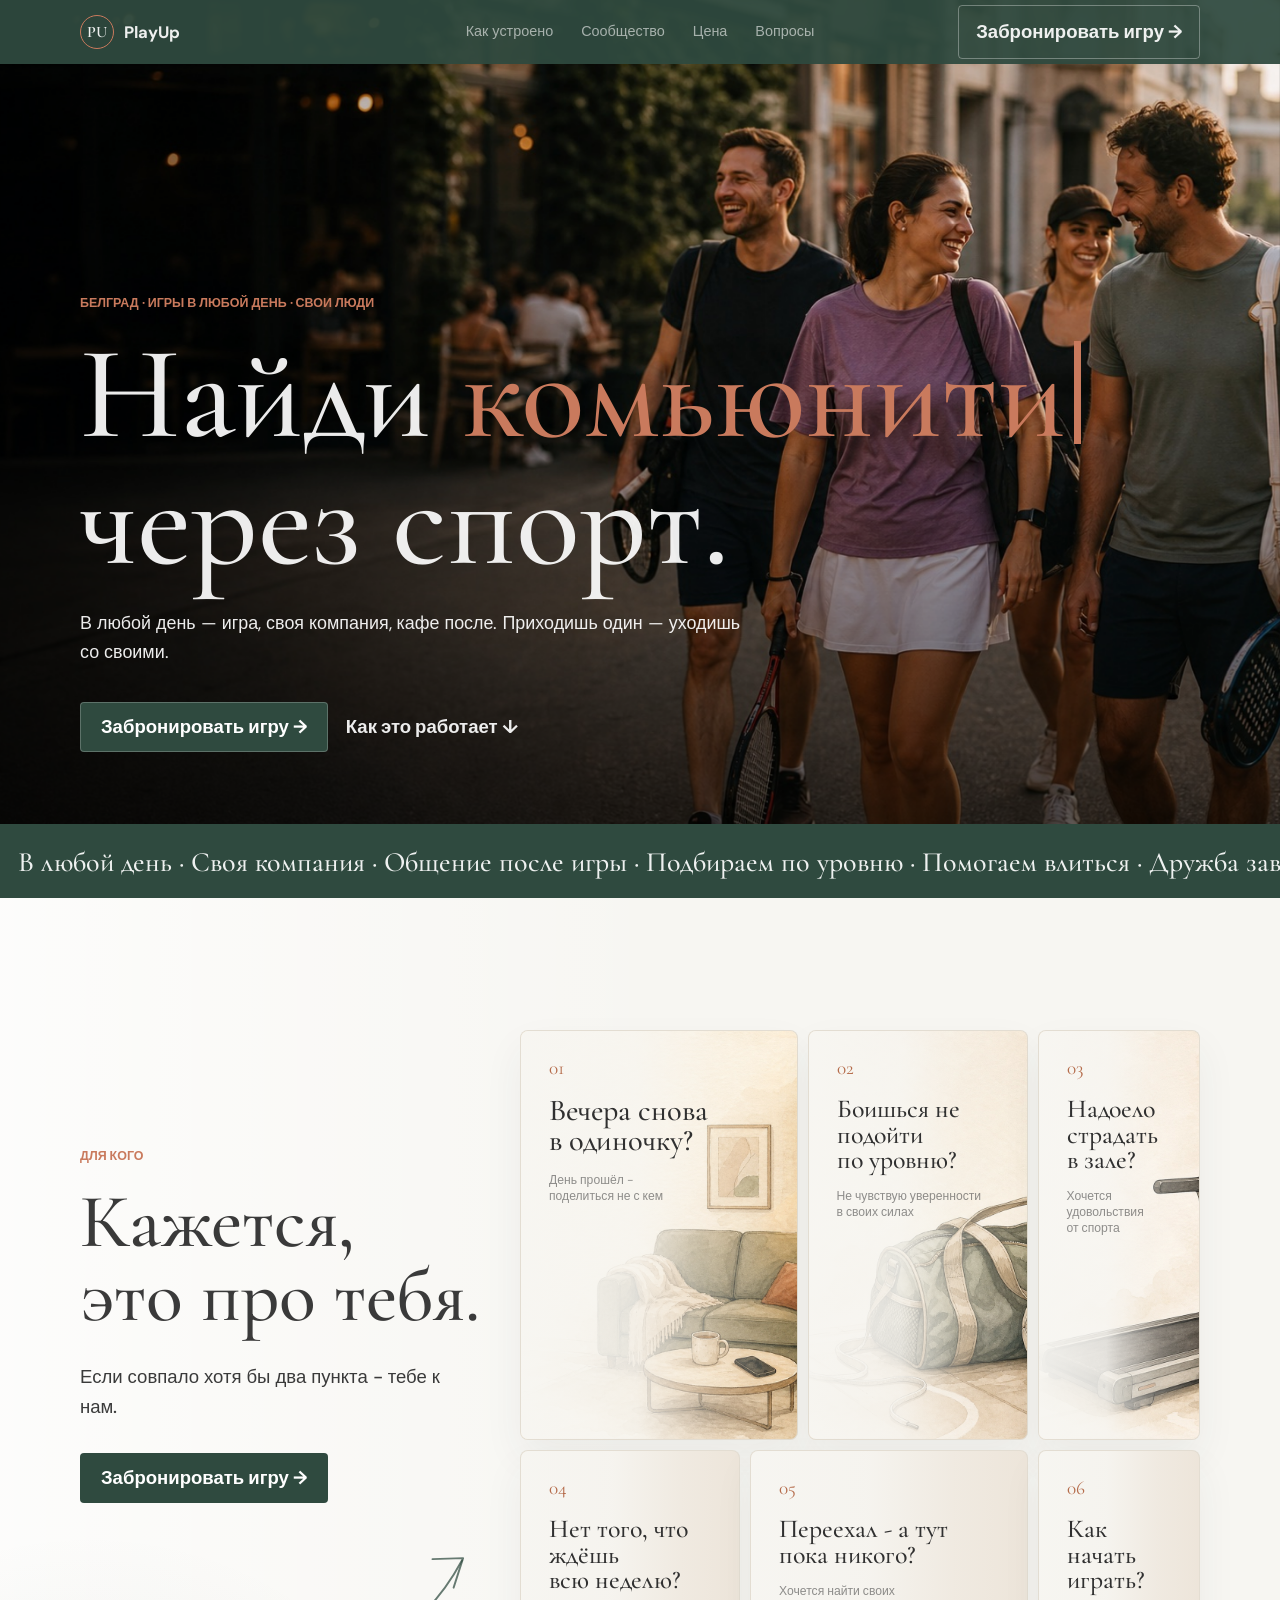
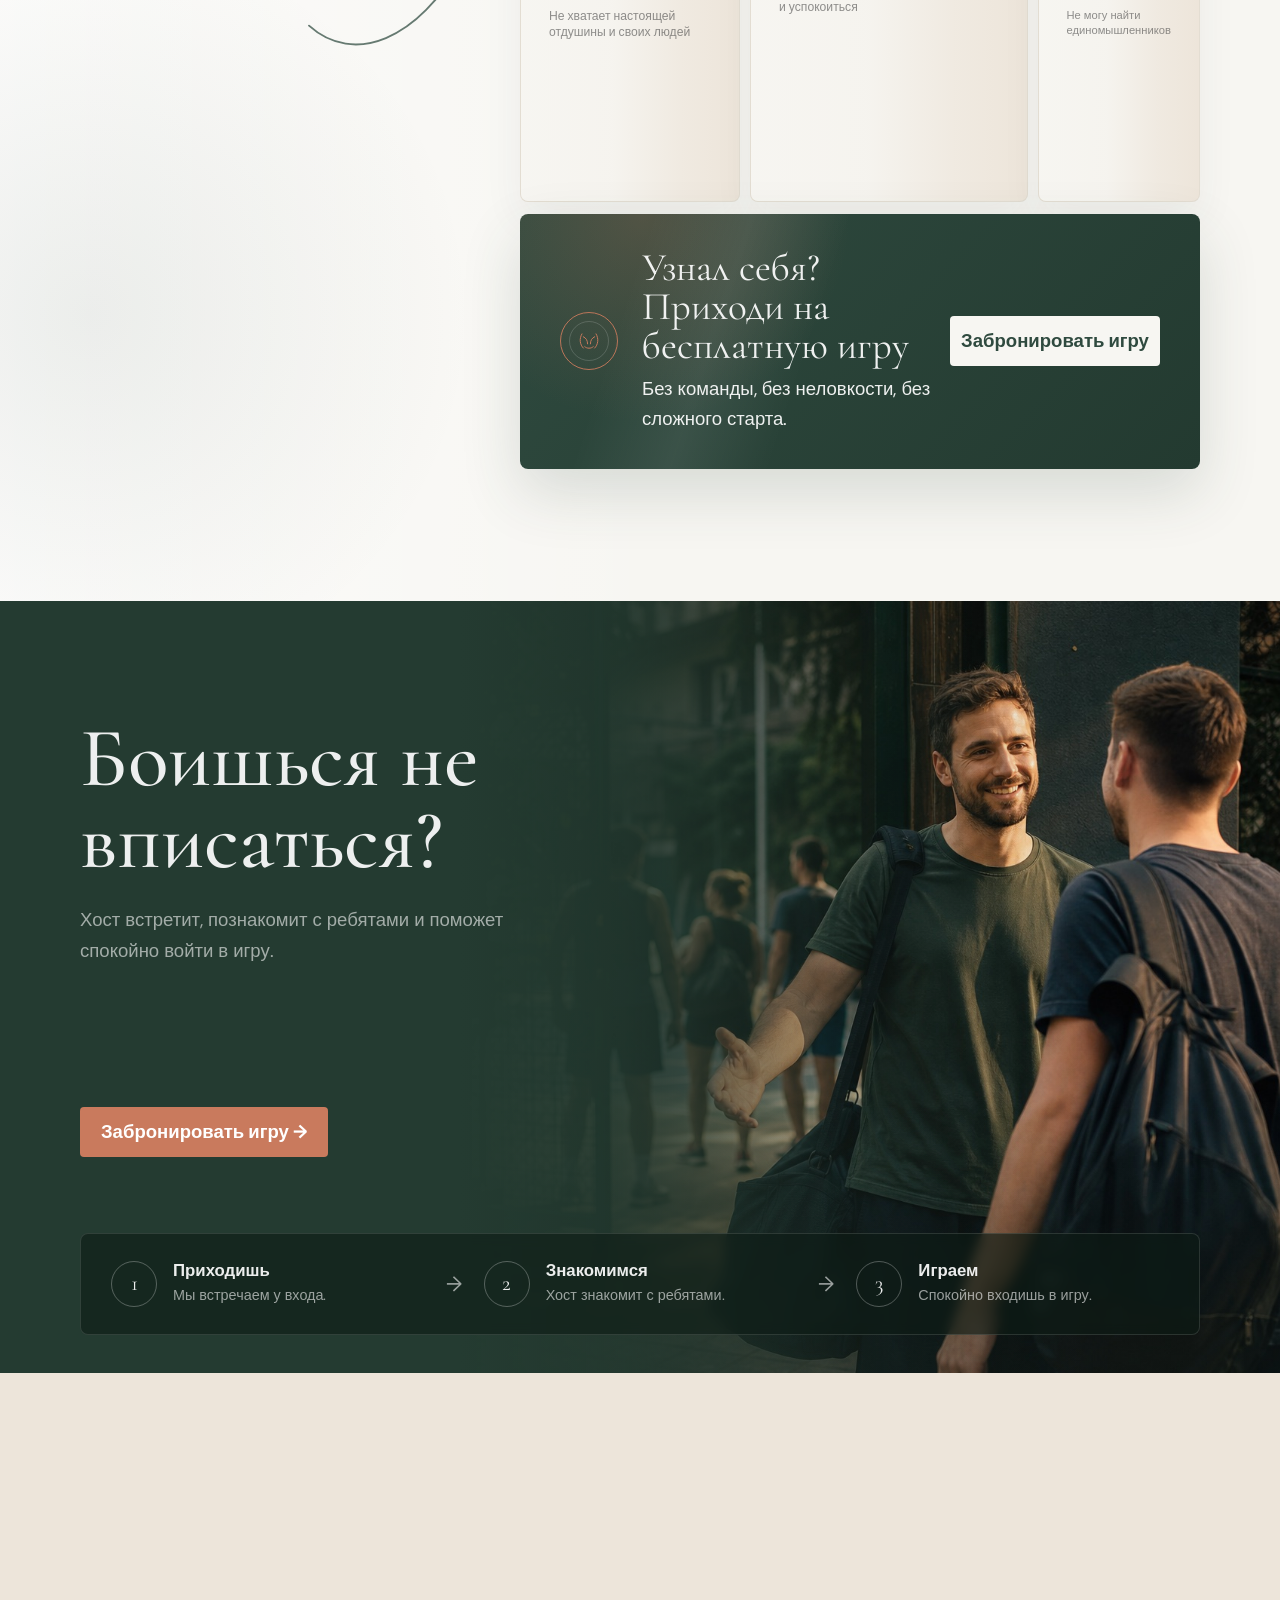
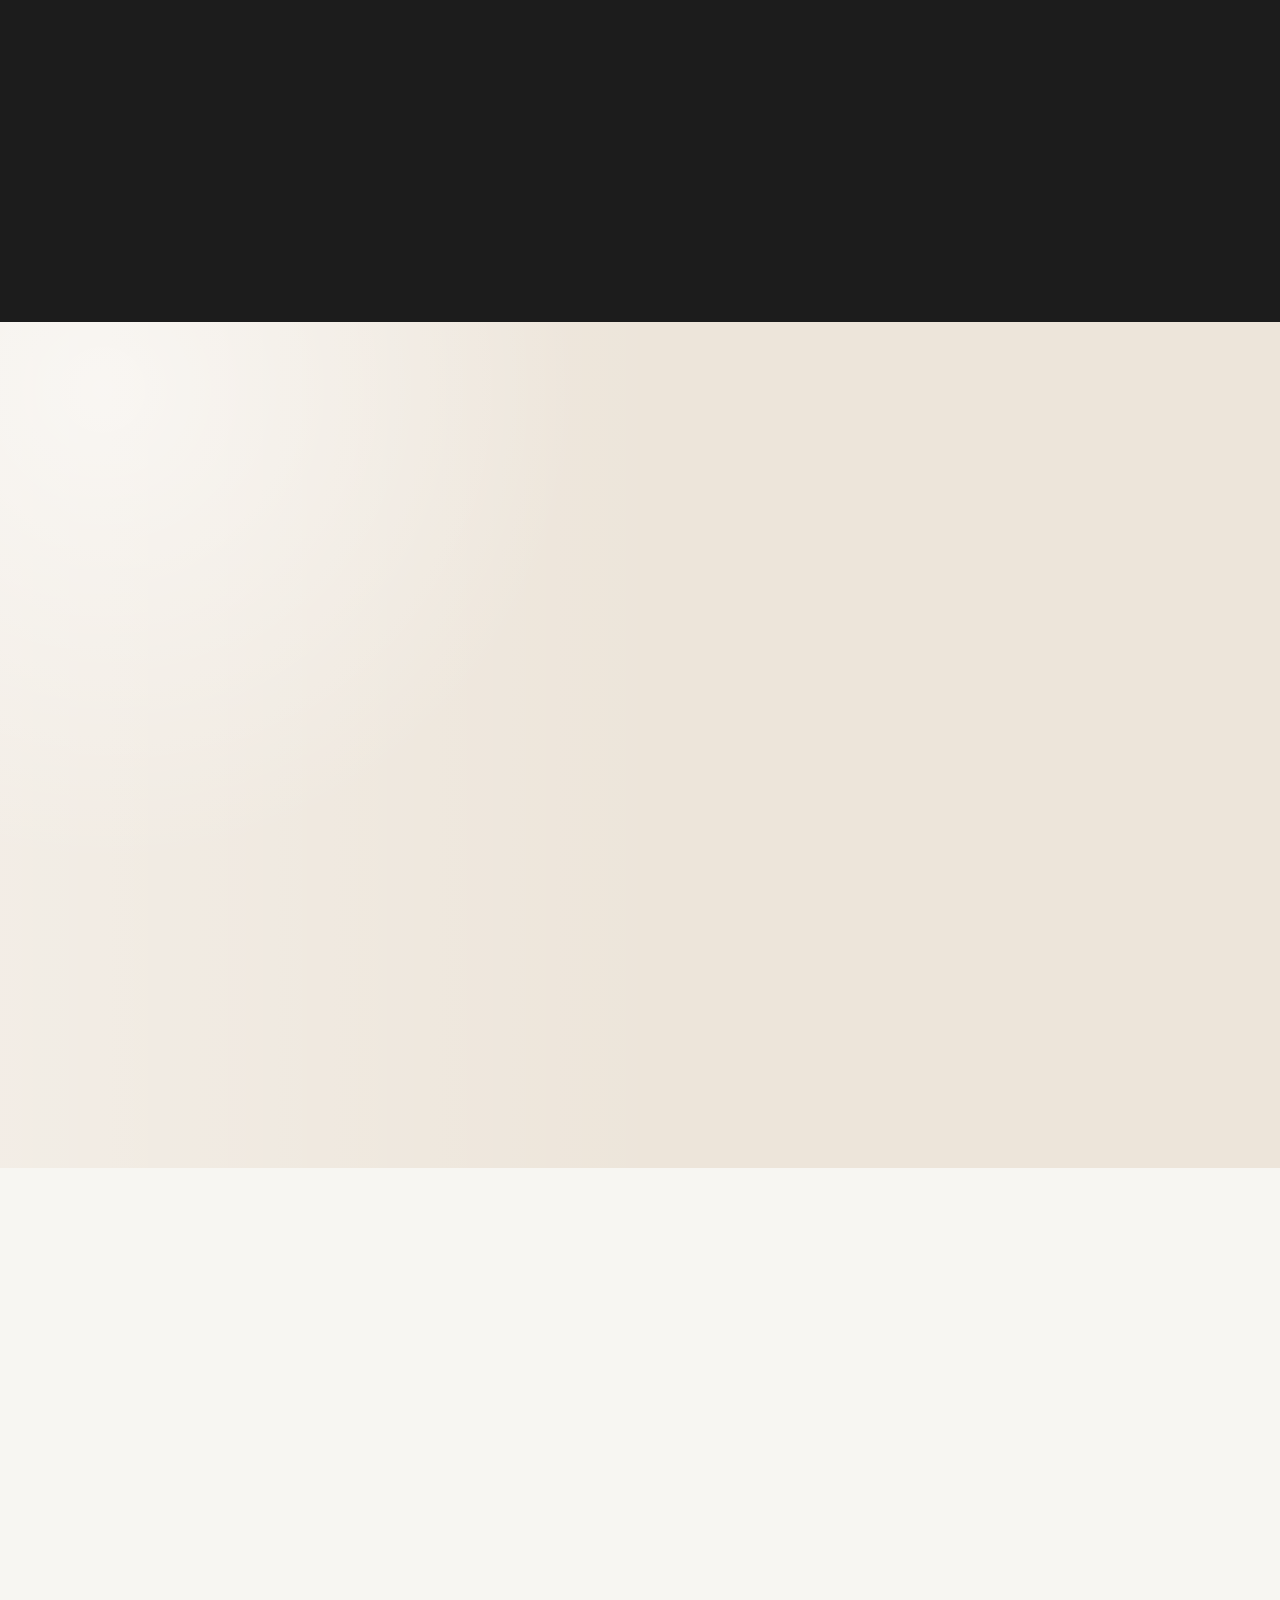
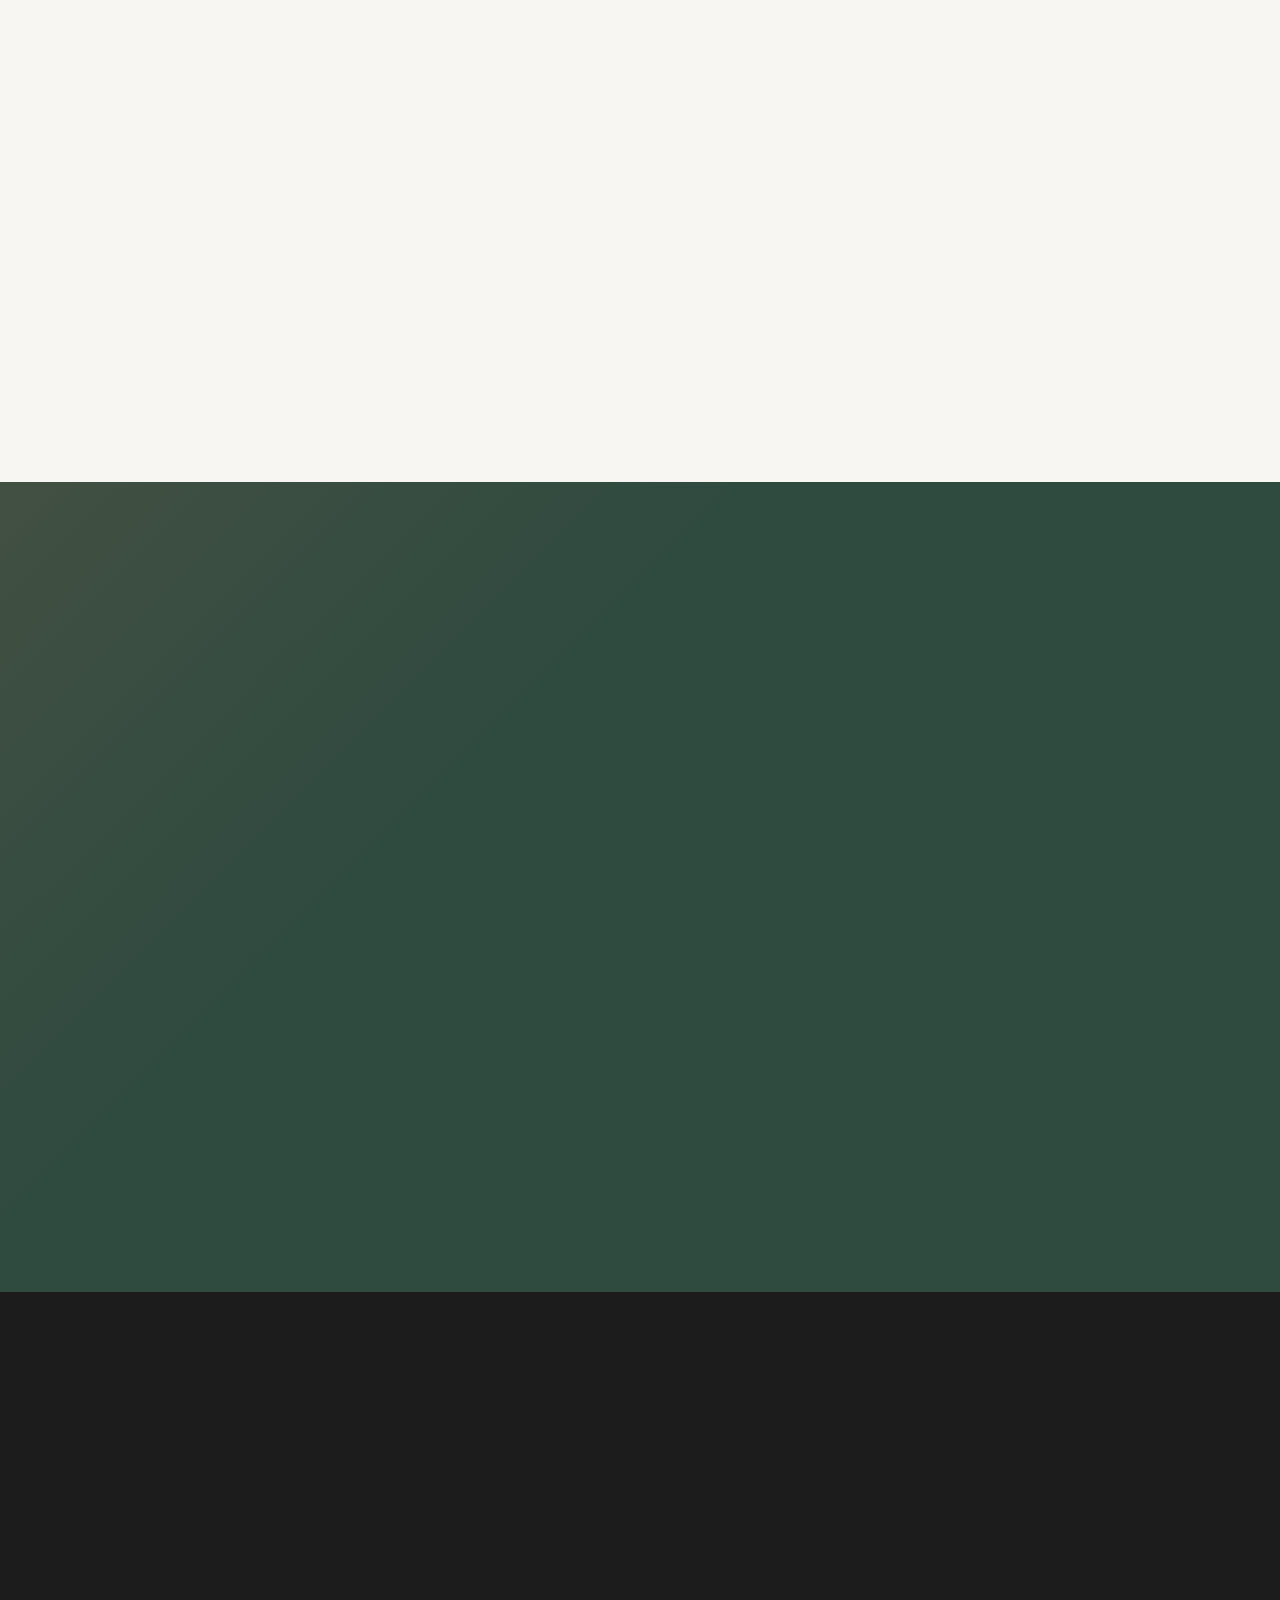
==== commit 5207671a: "p-25" ====
--- a/index.html
+++ b/index.html
@@ -615,7 +615,7 @@
           <p class="level__copy">
             Группы формируются по уровню - поэтому играть интересно каждый раз.
           </p>
-          <p class="anti-promise" data-split="words">Если ты профи —</p>
+          <p class="anti-promise" data-split="words">Если ты профи</p>
           <p class="anti-promise anti-promise--accent">тебе не к нам!</p>
           <p class="level__copy level__copy--narrow">
             PlayUp — для тех, кто хочет начать или вернуться. 
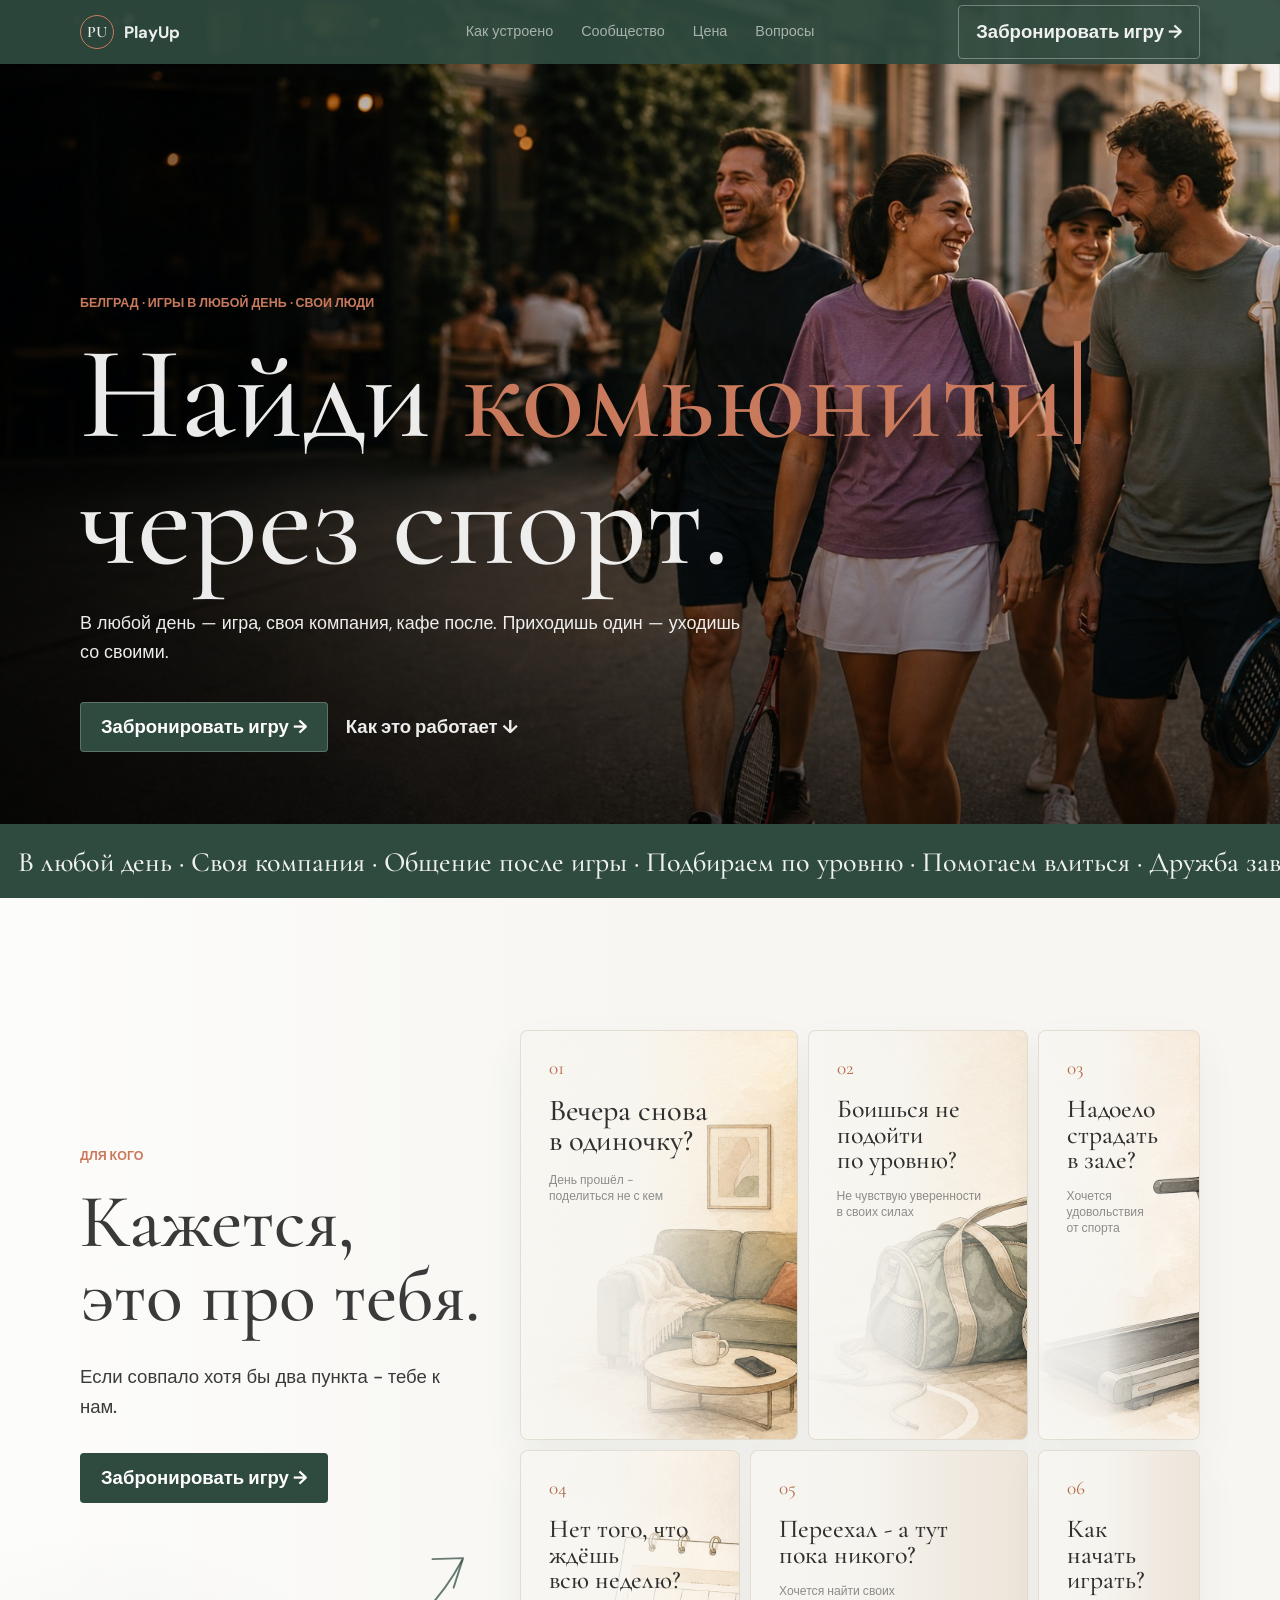
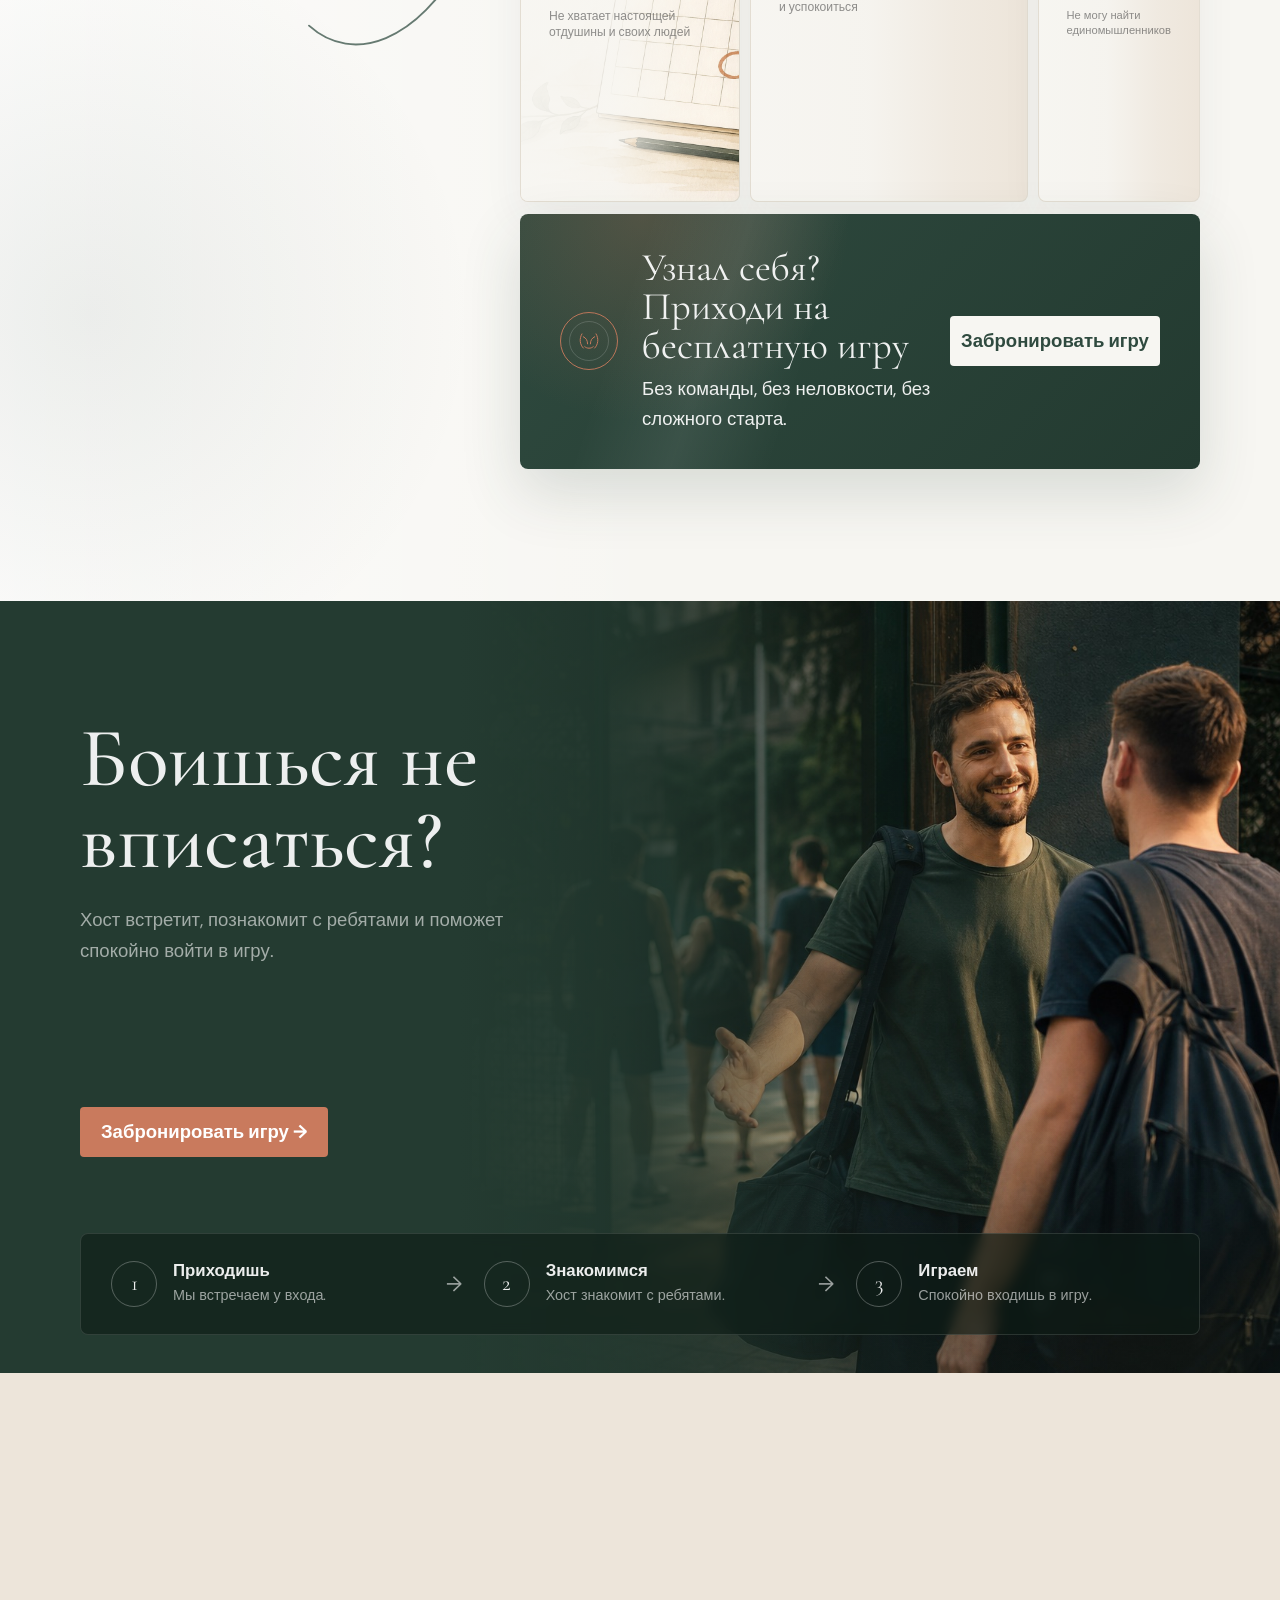
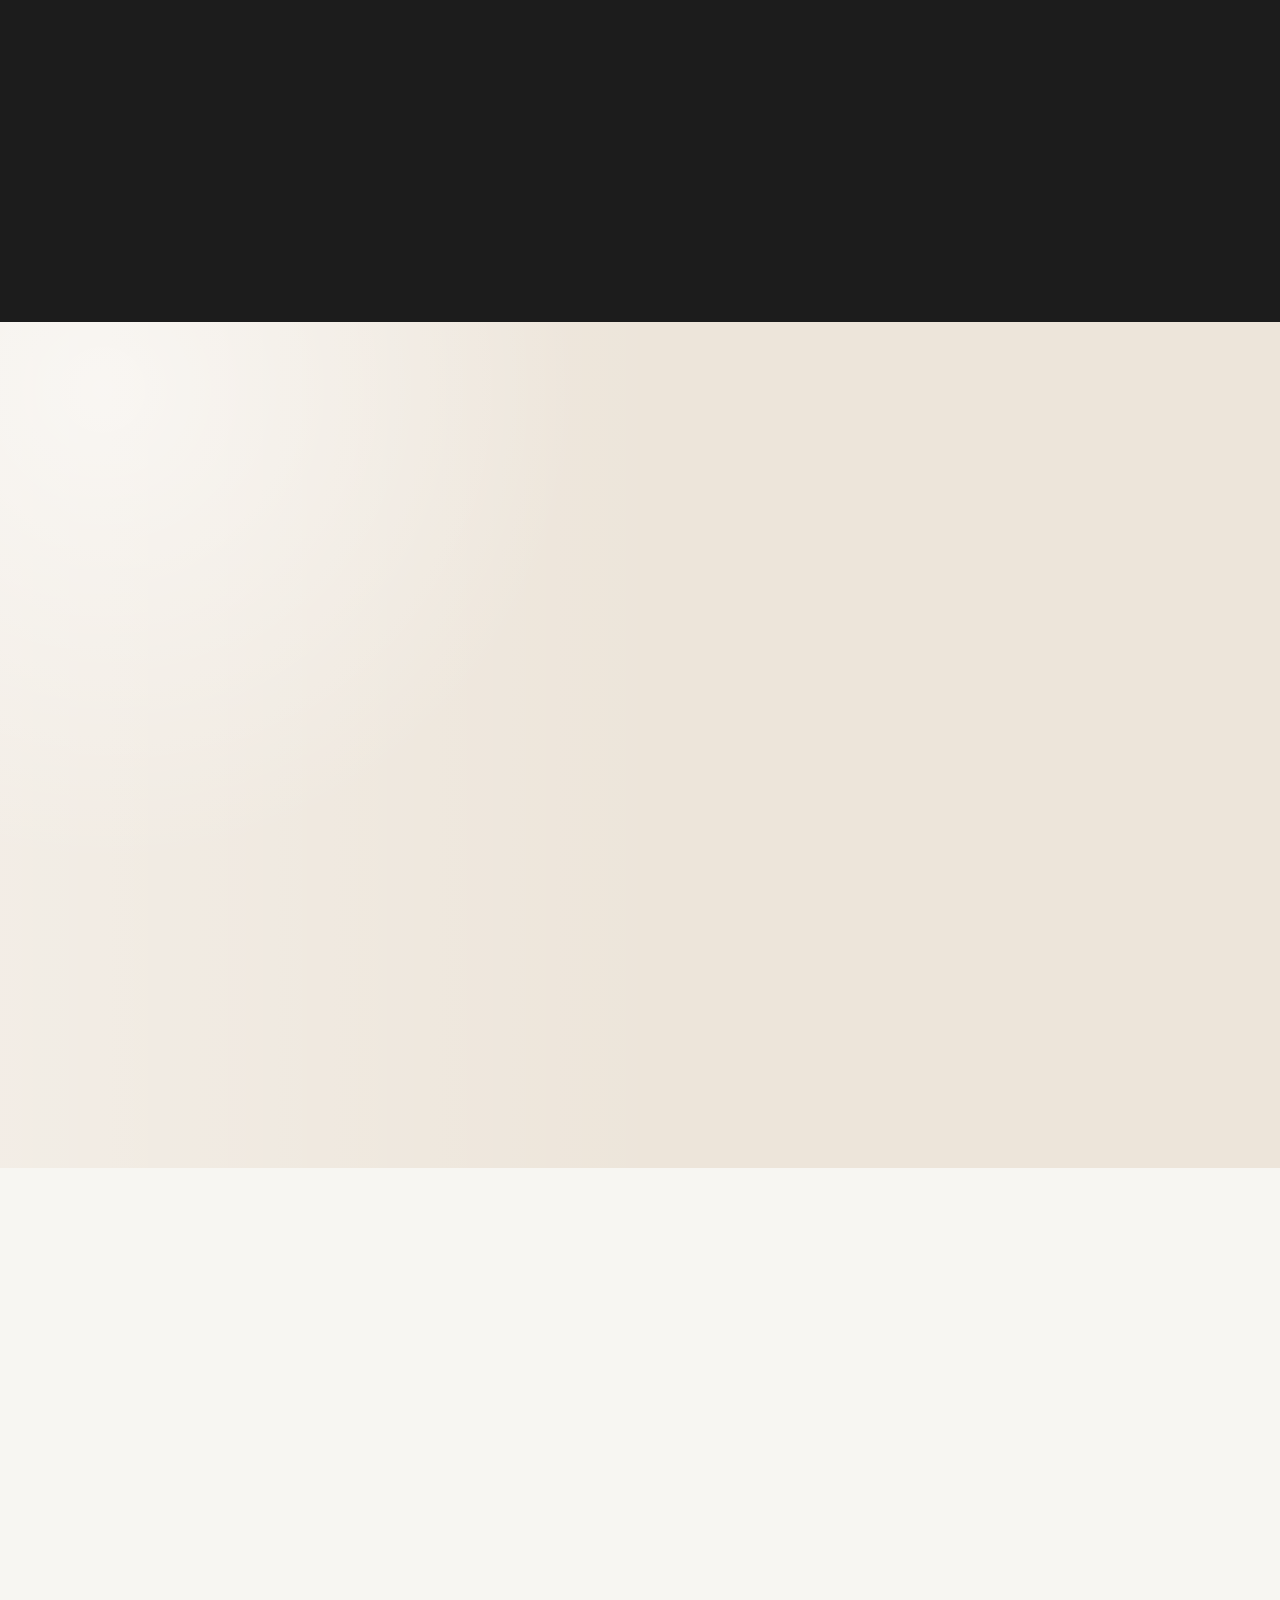
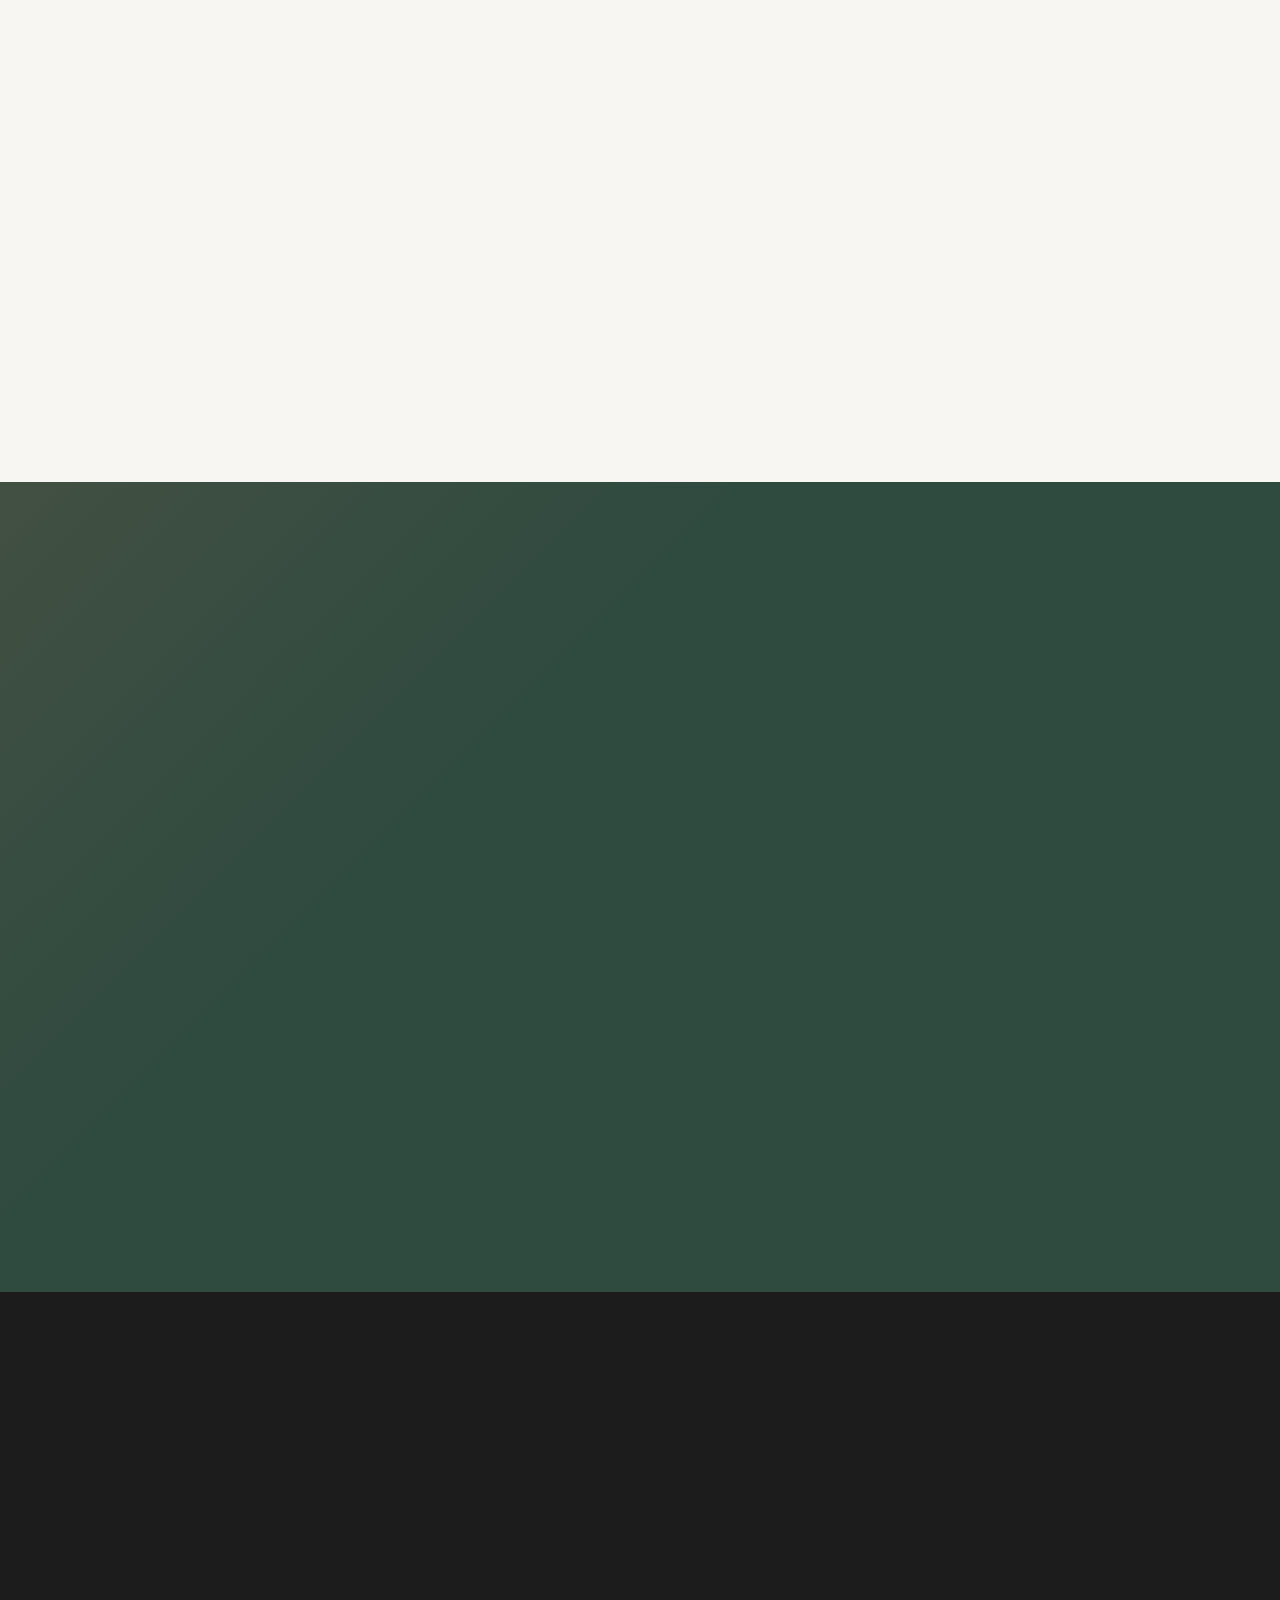
==== commit d71103b8: "p-26" ====
--- a/index.html
+++ b/index.html
@@ -50,7 +50,7 @@
       href="https://fonts.googleapis.com/css2?family=Cormorant+Garamond:wght@400;500;600&amp;family=DM+Sans:wght@400;500;700&amp;display=swap"
       rel="stylesheet"
     />
-    <link rel="stylesheet" href="styles.css?v=20260604-blocks12" />
+    <link rel="stylesheet" href="styles.css?v=20260604-blocks13" />
   </head>
   <body>
     <a class="skip-link" href="#signup">К записи</a>
@@ -684,7 +684,7 @@
                 <li>Подходит для первого раза</li>
               </ul>
               <a class="button button--solid price-plan__button" href="#signup">
-                Забронировать бесплатную игру →
+                Забронировать игру →
               </a>
             </article>
 
--- a/styles.css
+++ b/styles.css
@@ -99,7 +99,7 @@
 body {
   margin: 0;
   min-width: 320px;
-  overflow-x: hidden;
+  overflow-x: clip;
   background:
     linear-gradient(
       90deg,
@@ -176,9 +176,13 @@
 }
 
 .site-header {
-  position: fixed;
-  inset: 0 0 auto;
+  /* sticky вместо fixed: в in-app браузерах (Telegram, Instagram) fixed
+     отрывается с зазором при сжатии адресной строки. Отрицательный
+     margin-bottom убирает хедер из потока — overlay-вид поверх hero сохраняется. */
+  position: sticky;
+  top: 0;
   z-index: 100;
+  margin-bottom: calc(-1 * var(--header-height));
   display: flex;
   align-items: center;
   justify-content: flex-start;
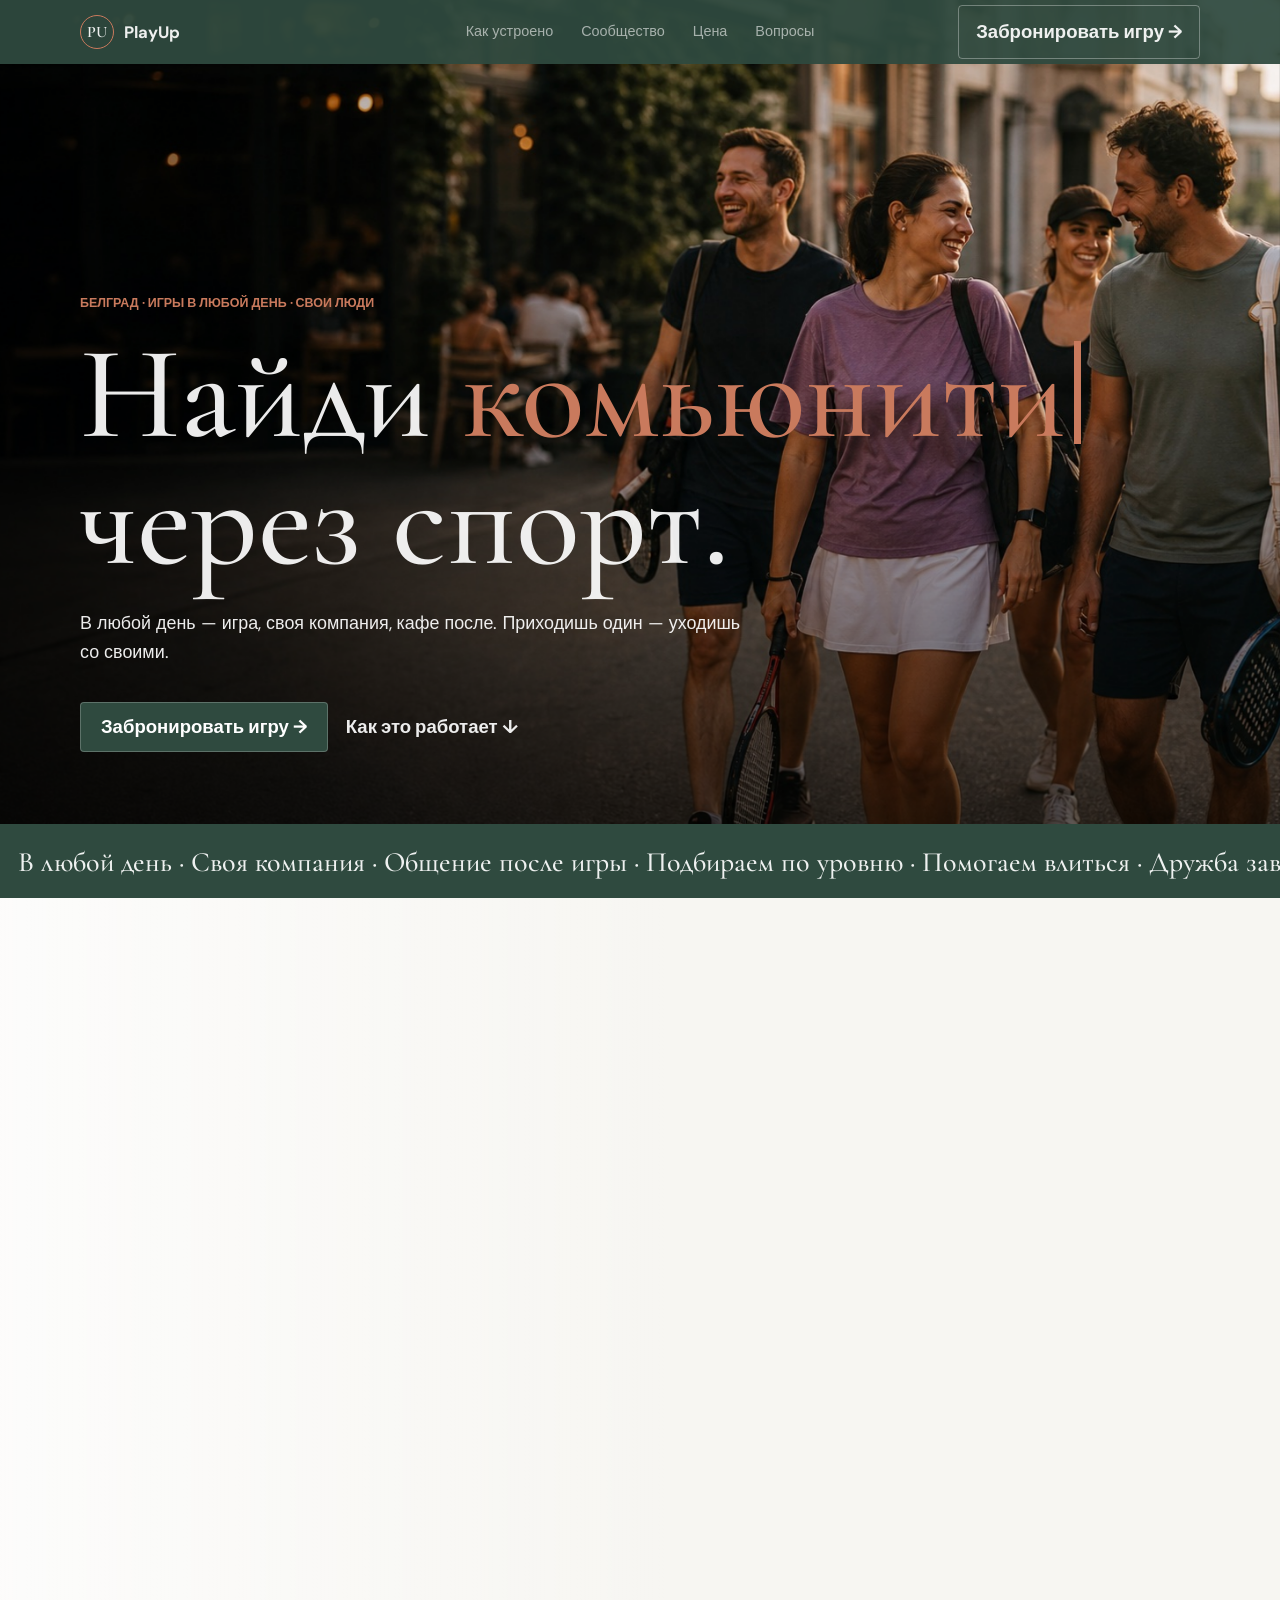
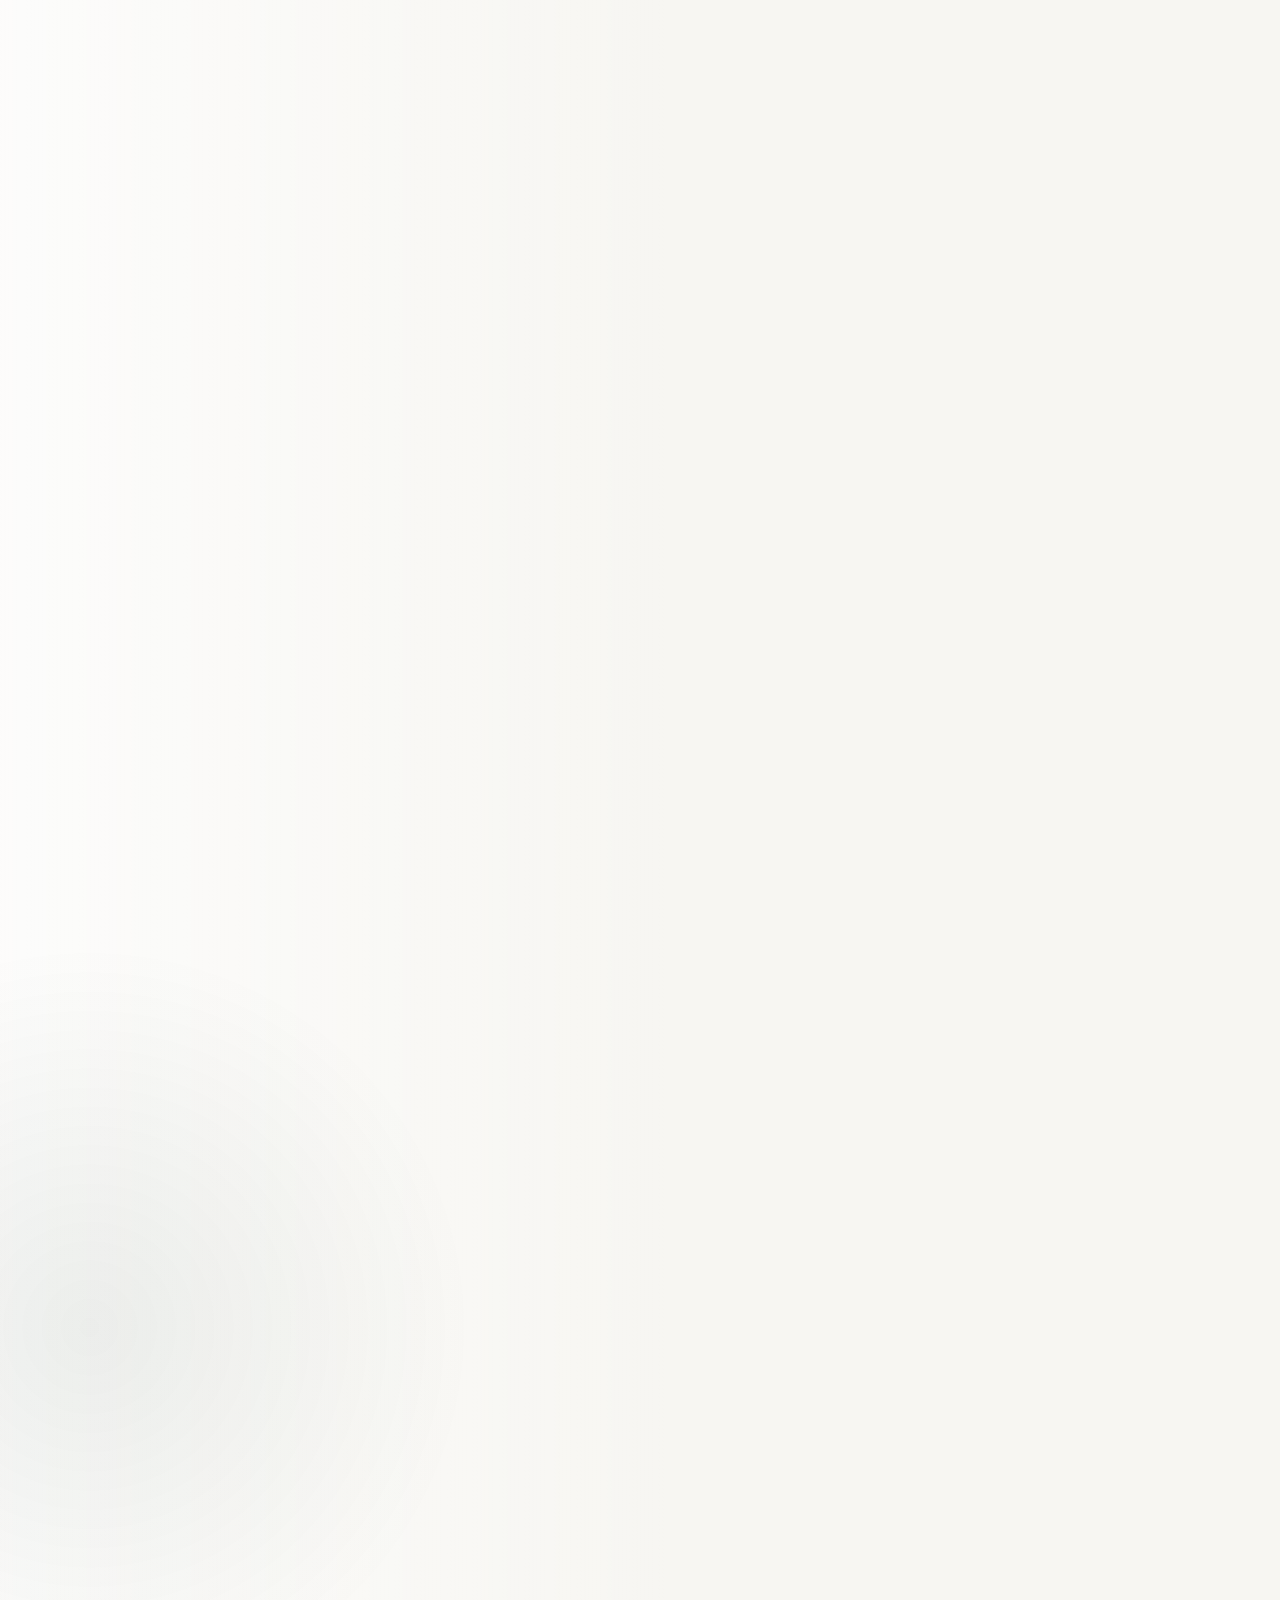
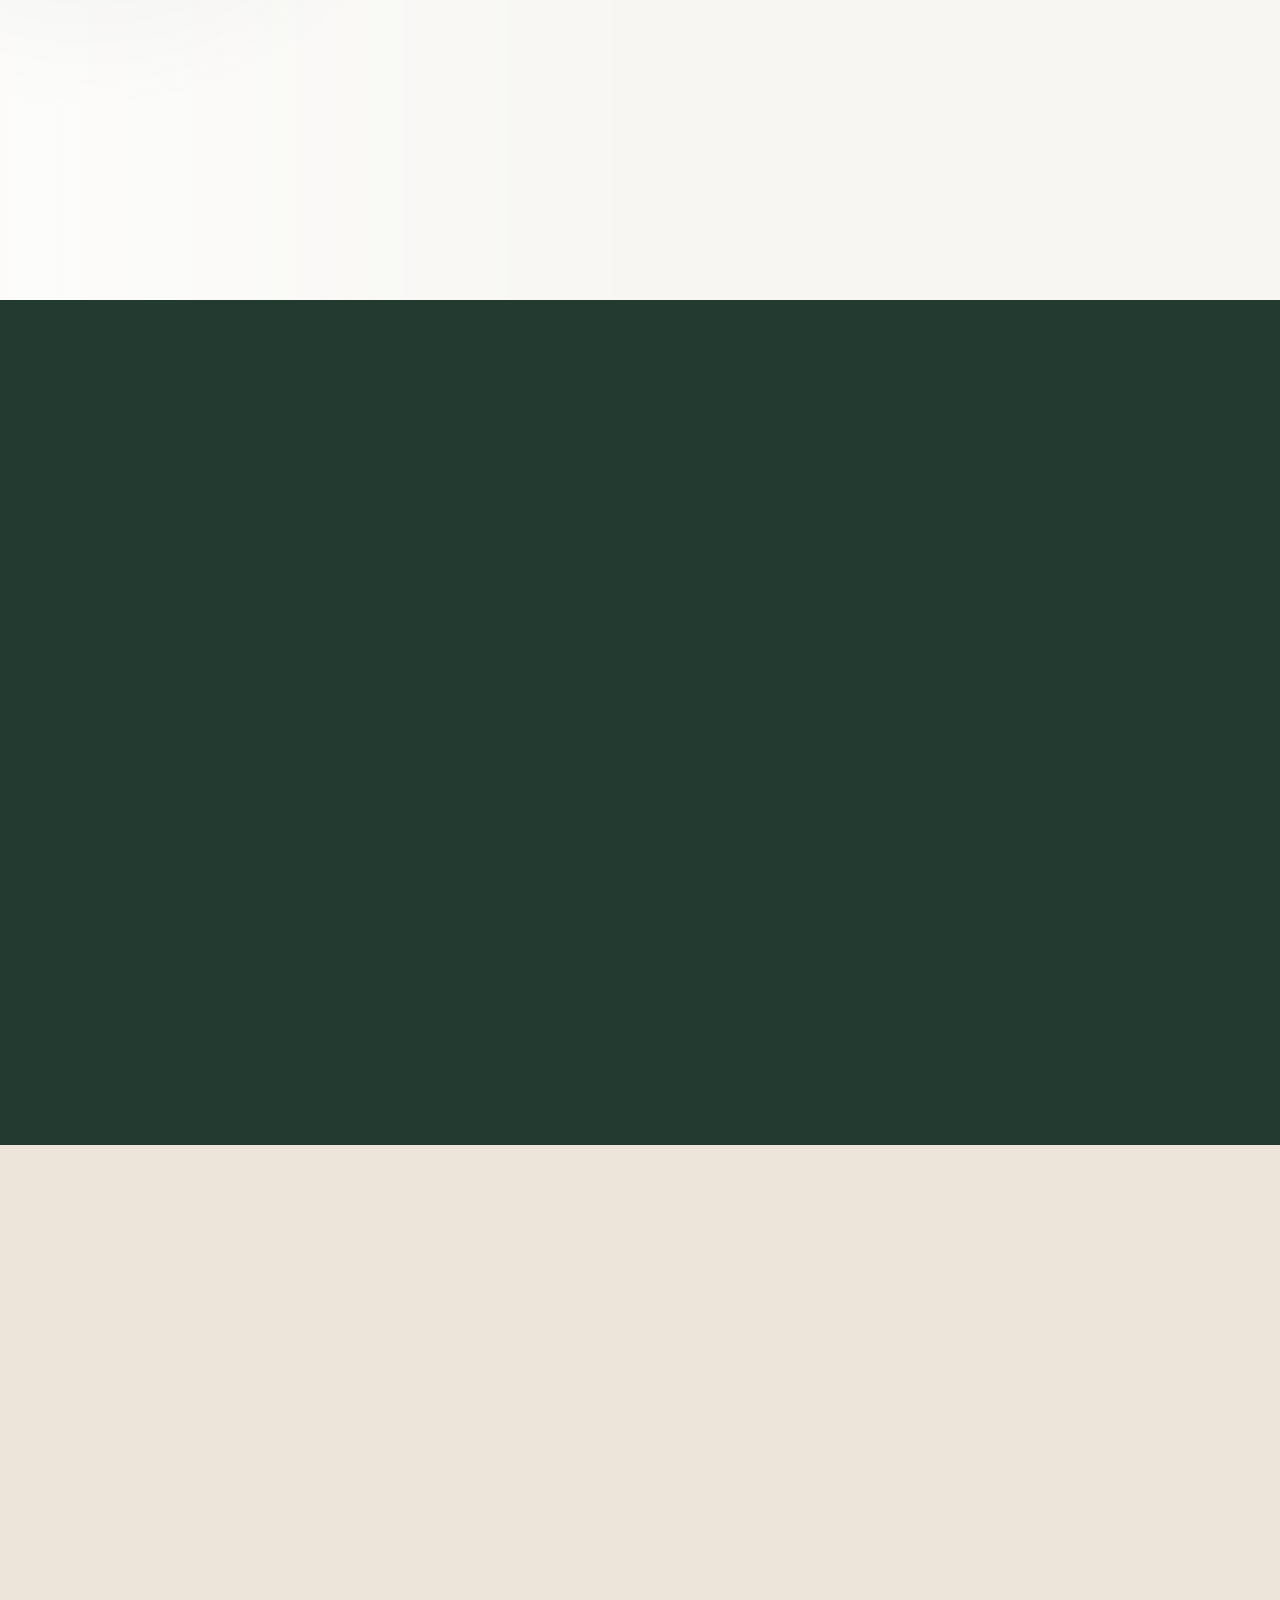
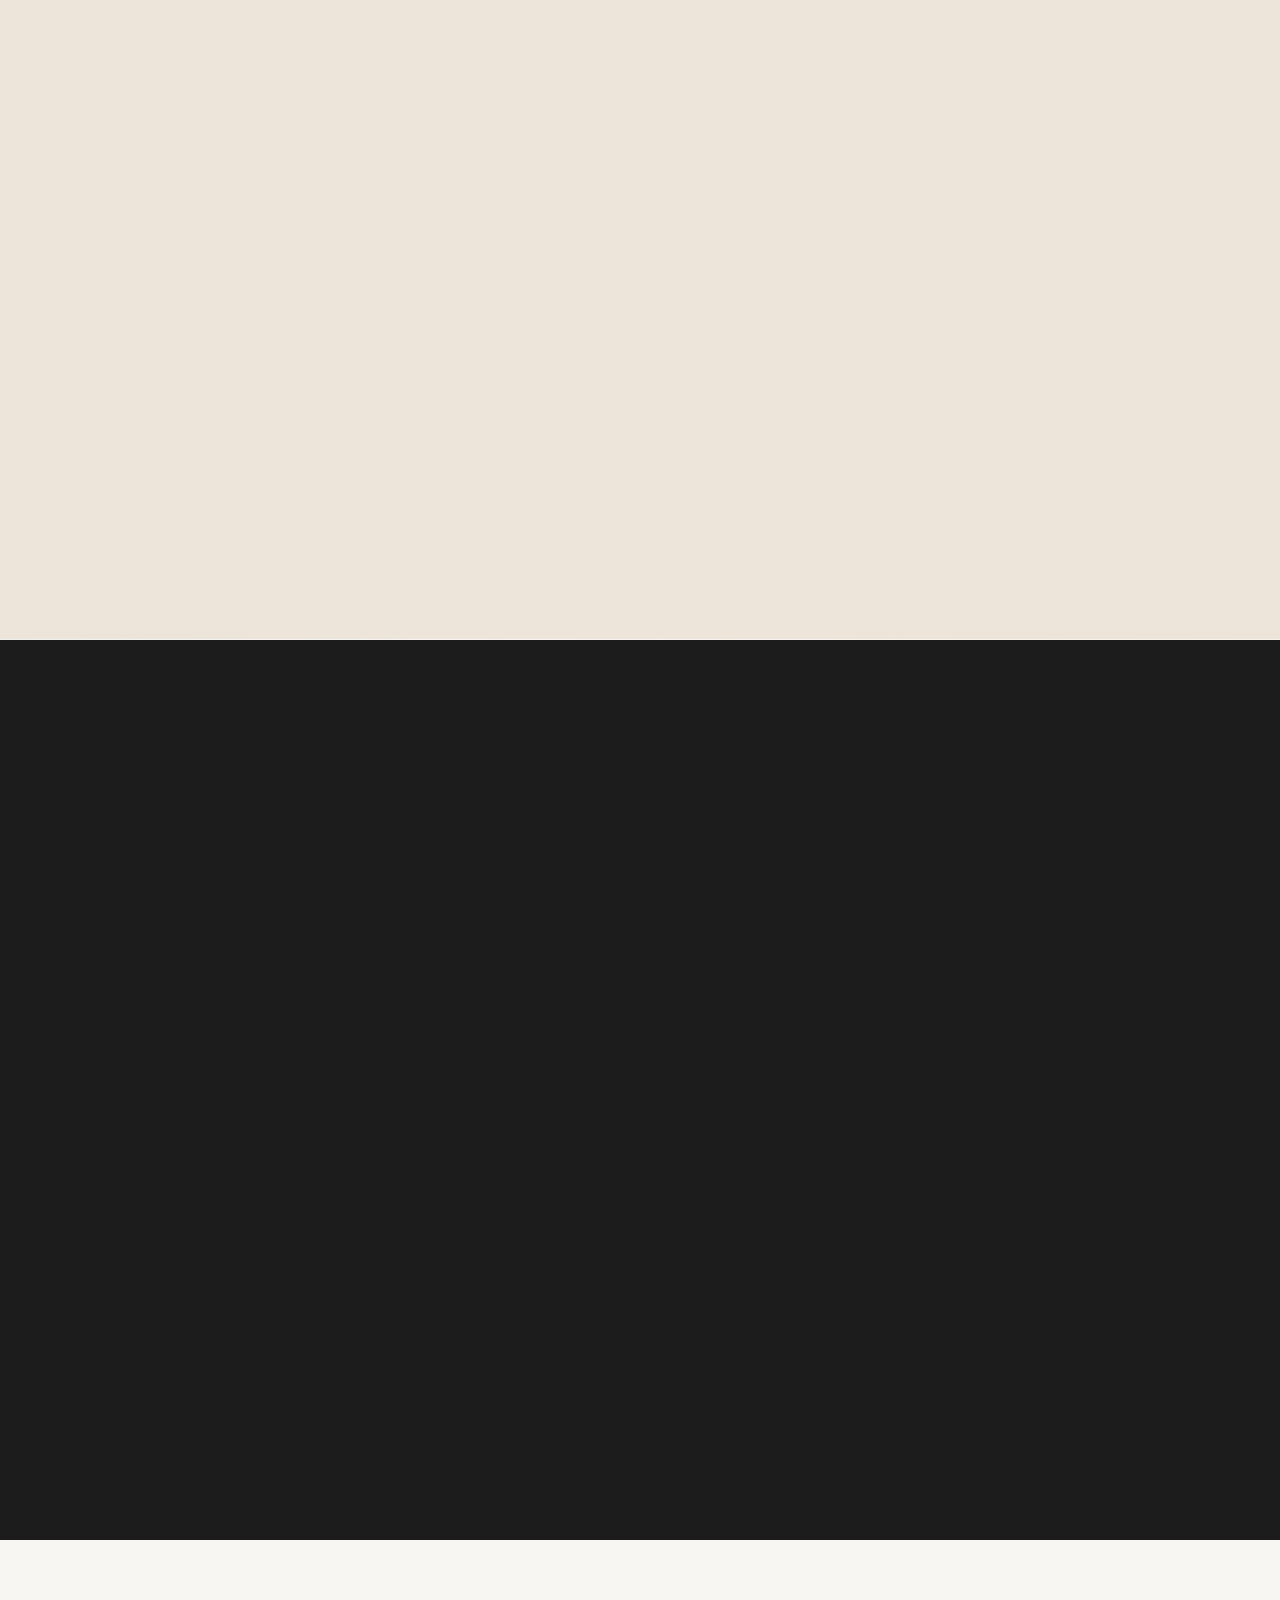
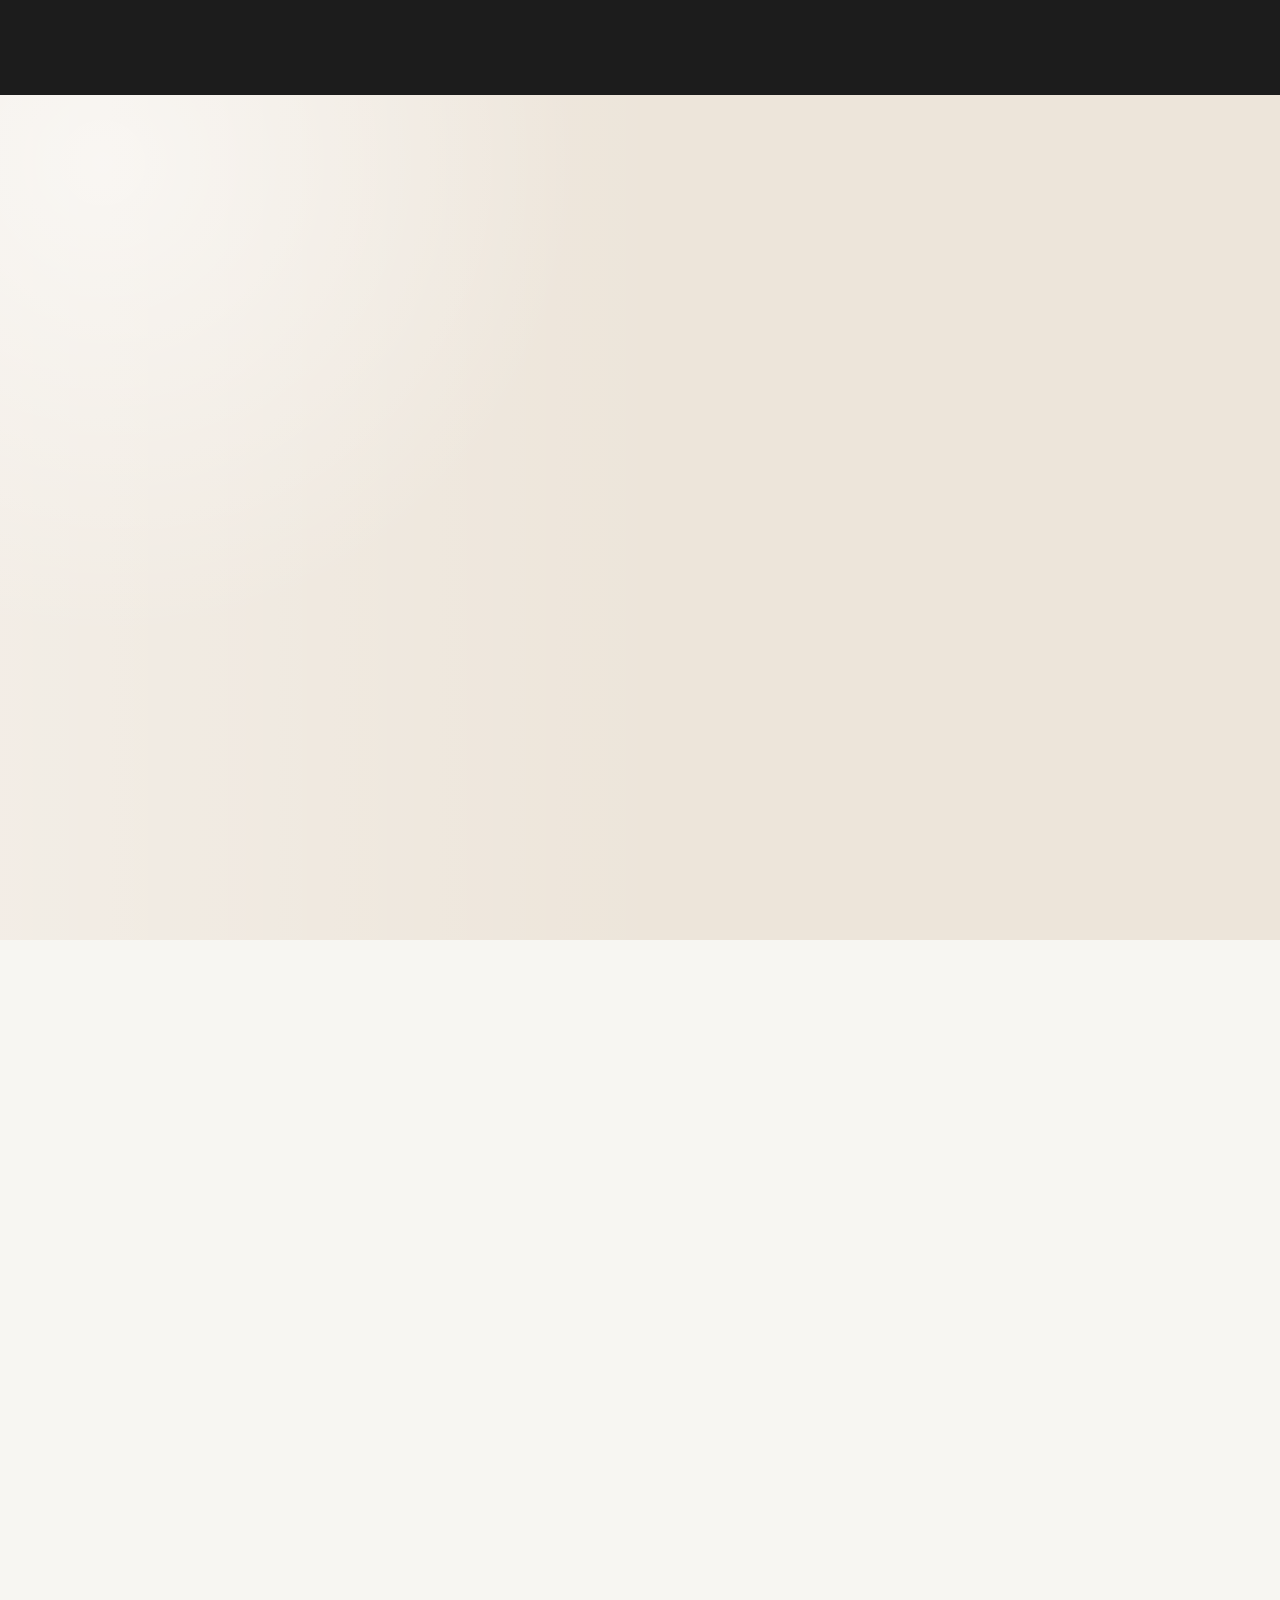
==== commit 6502f21b: "p-27" ====
--- a/index.html
+++ b/index.html
@@ -50,7 +50,7 @@
       href="https://fonts.googleapis.com/css2?family=Cormorant+Garamond:wght@400;500;600&amp;family=DM+Sans:wght@400;500;700&amp;display=swap"
       rel="stylesheet"
     />
-    <link rel="stylesheet" href="styles.css?v=20260604-blocks13" />
+    <link rel="stylesheet" href="styles.css?v=20260604-blocks14" />
   </head>
   <body>
     <a class="skip-link" href="#signup">К записи</a>
--- a/styles.css
+++ b/styles.css
@@ -176,11 +176,10 @@
 }
 
 .site-header {
-  /* sticky вместо fixed: в in-app браузерах (Telegram, Instagram) fixed
-     отрывается с зазором при сжатии адресной строки. Отрицательный
-     margin-bottom убирает хедер из потока — overlay-вид поверх hero сохраняется. */
-  position: sticky;
-  top: 0;
+  /* На мобиле хедер НЕ закреплён — едет вместе со страницей (в in-app браузерах
+     Telegram/Instagram fixed/sticky отрывается с зазором). overlay-вид поверх
+     hero держится отрицательным margin-bottom; на десктопе ниже включаем sticky. */
+  position: relative;
   z-index: 100;
   margin-bottom: calc(-1 * var(--header-height));
   display: flex;
@@ -365,6 +364,8 @@
 
 @media (min-width: 920px) {
   .site-header {
+    position: sticky;
+    top: 0;
     display: grid;
     grid-template-columns: 1fr auto 1fr;
   }
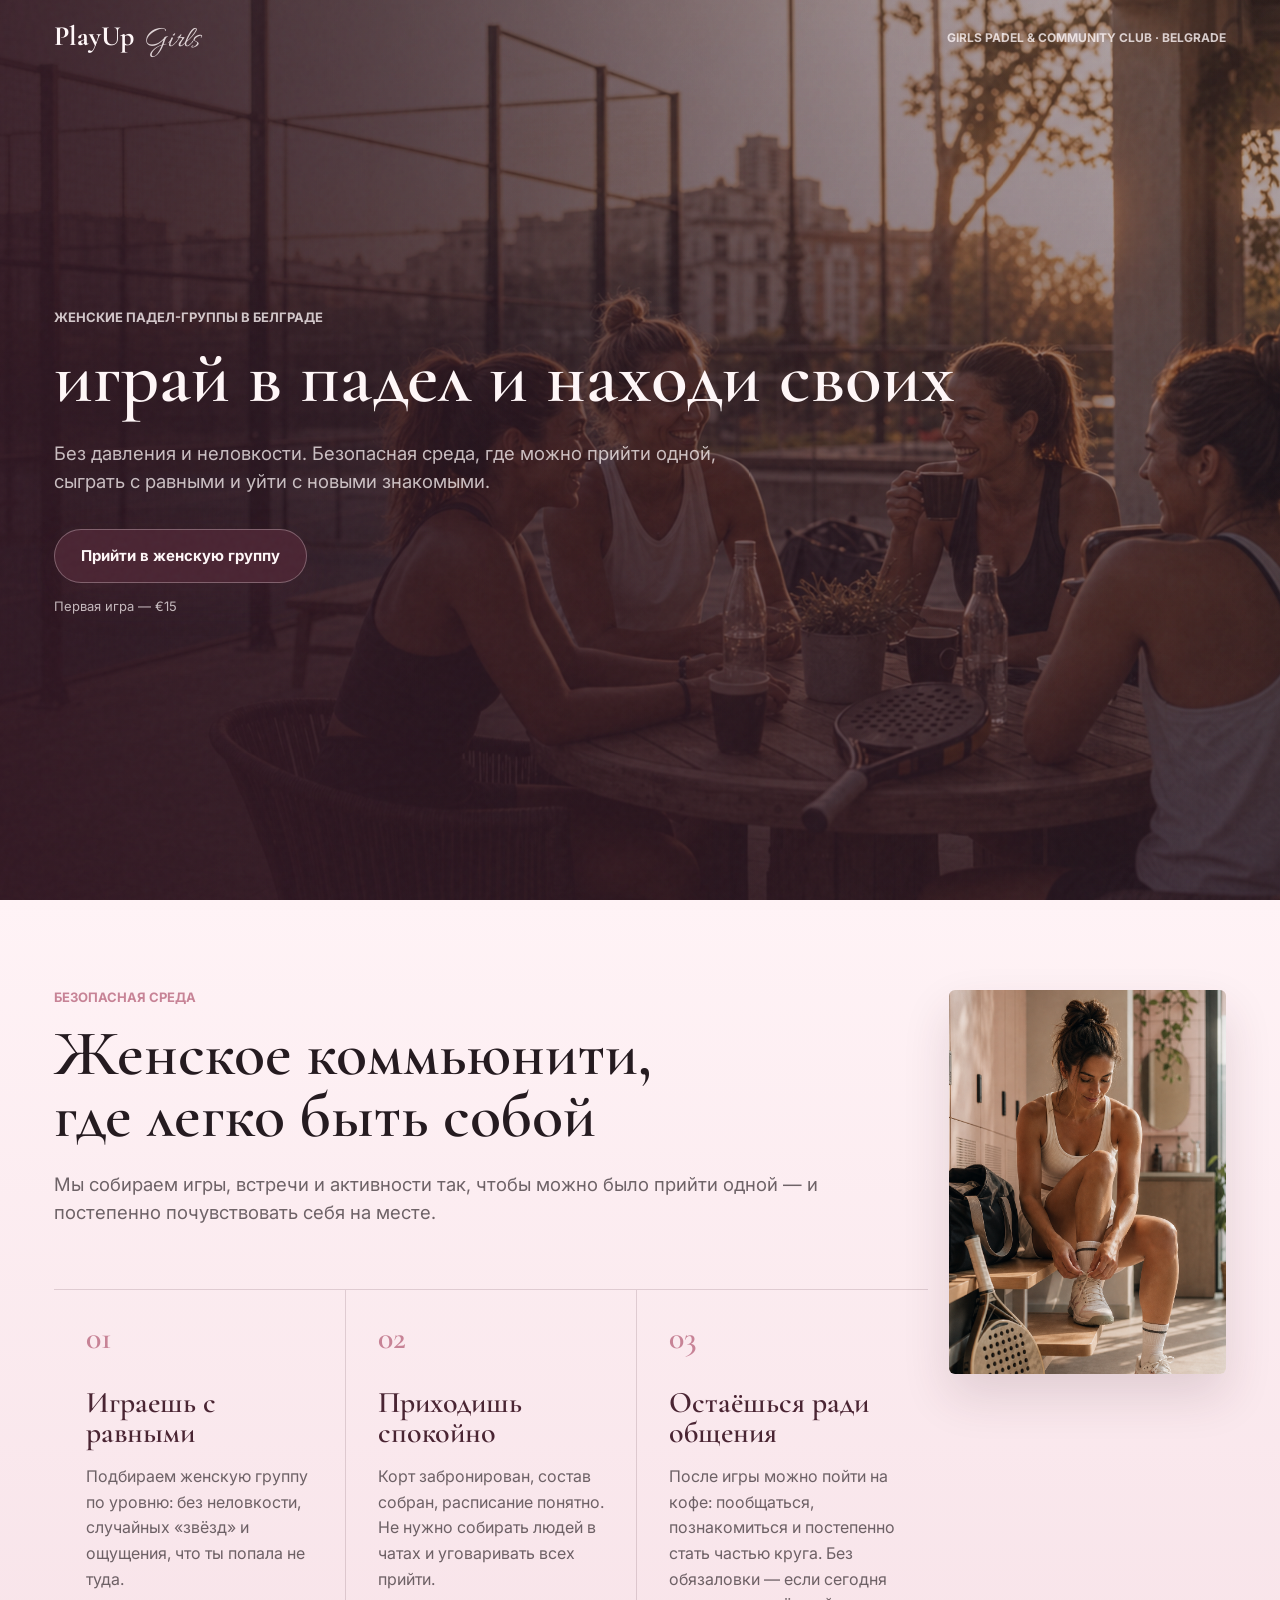
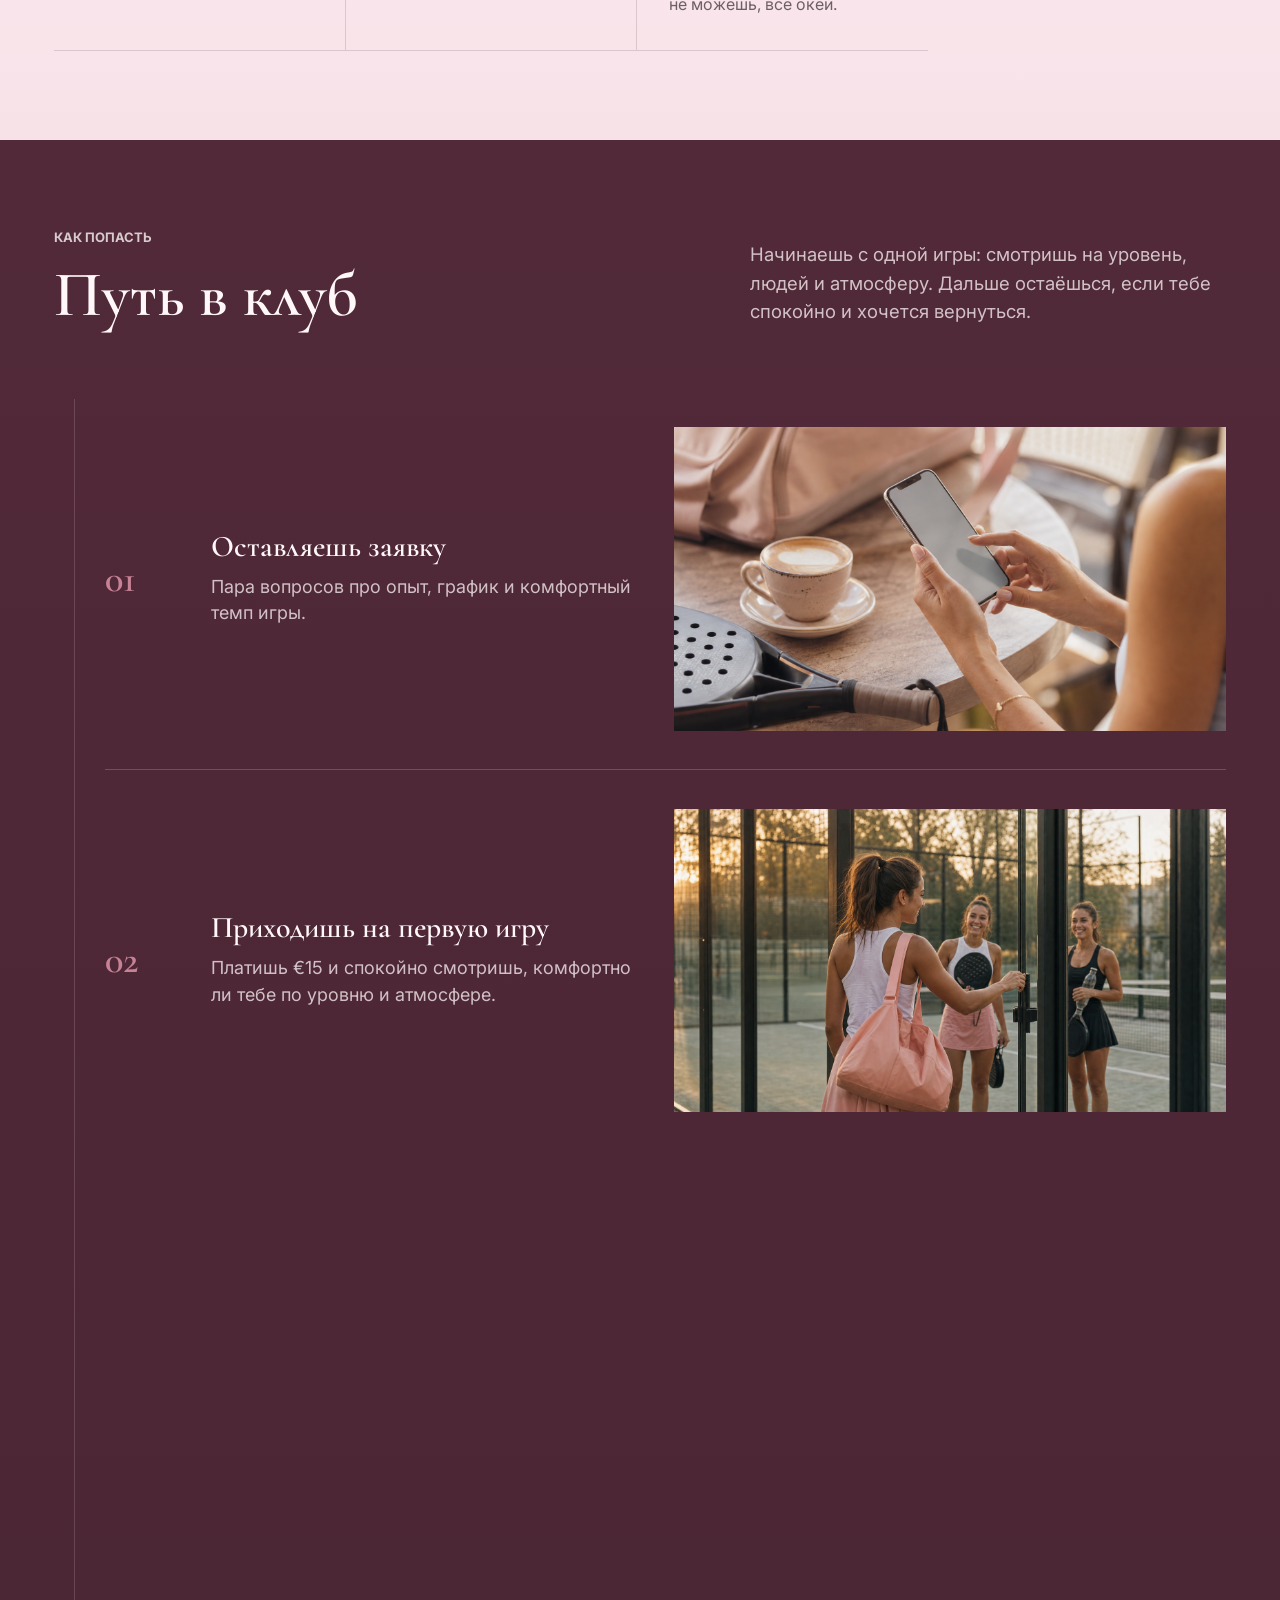
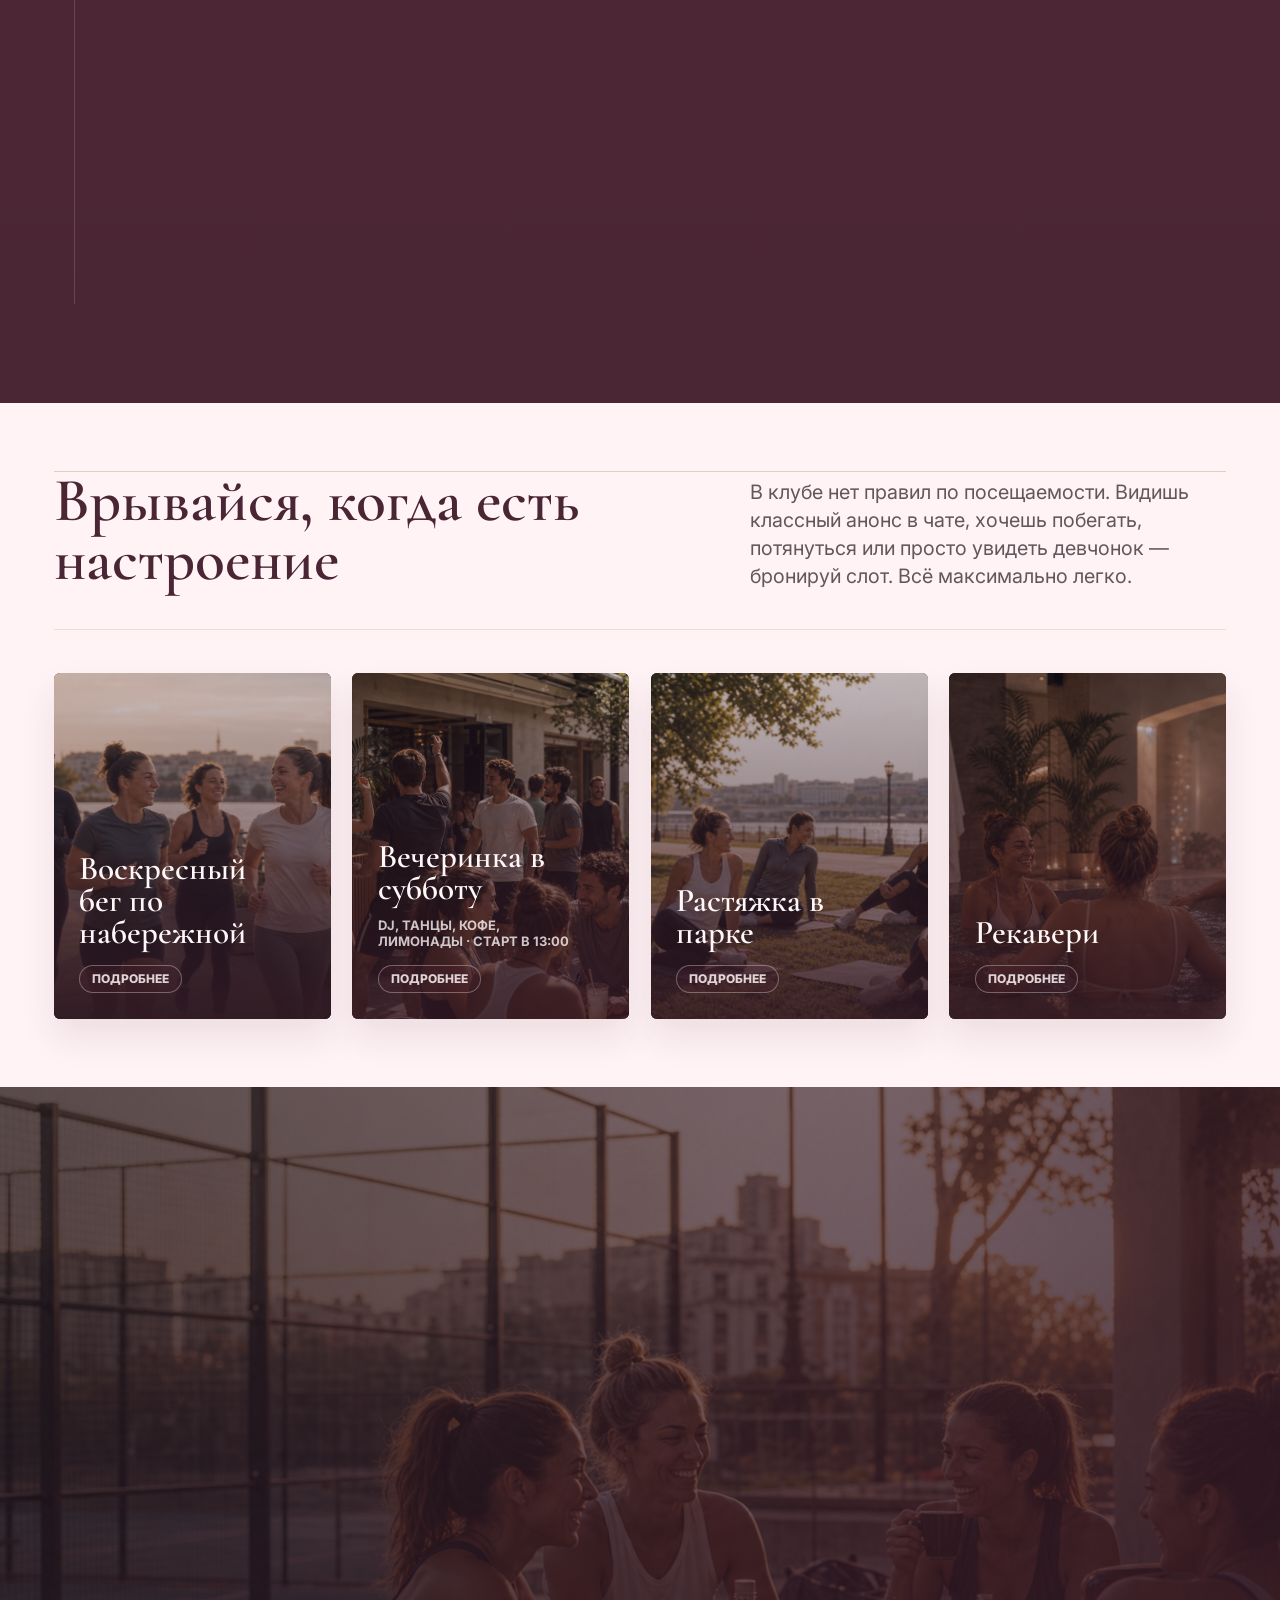
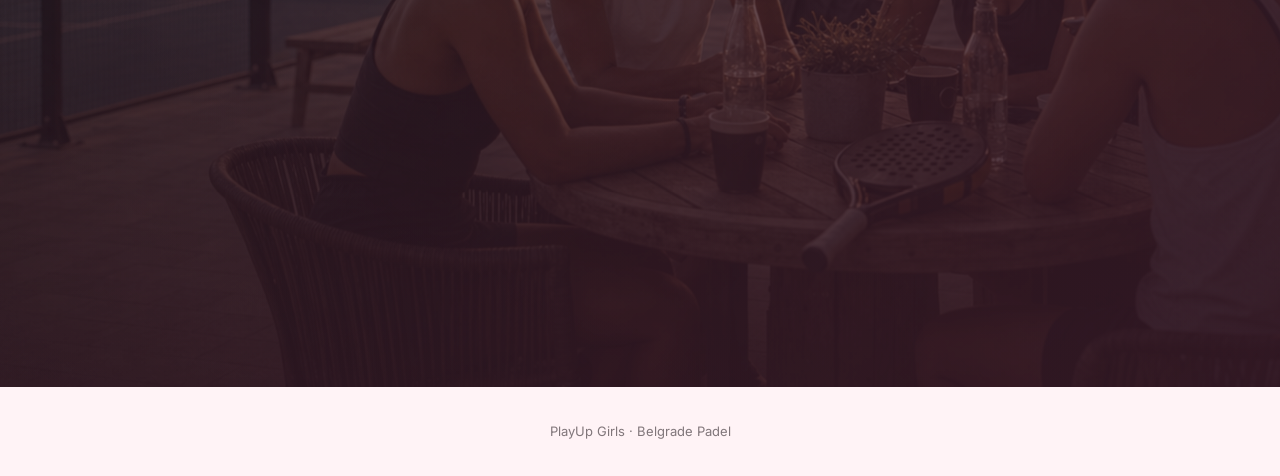
==== commit cde8457d: "p-28" ====
--- a/index.html
+++ b/index.html
@@ -1,979 +1,292 @@
 <!doctype html>
 <html lang="ru">
   <head>
-    <meta charset="utf-8" />
-    <meta name="viewport" content="width=device-width, initial-scale=1" />
+    <meta charset="UTF-8" />
+    <meta name="viewport" content="width=device-width, initial-scale=1.0" />
     <meta
       name="description"
-      content="PlayUp в Белграде: игры в любой день, своя компания и кафе сразу после."
+      content="PlayUp Girls — женские падел-группы в Белграде: безопасная среда, нетворкинг, подруги и спорт без давления."
     />
-    <title>PlayUp — свои через игру</title>
-    <meta name="theme-color" content="#2f4a3f" />
-    <meta property="og:locale" content="ru_RU" />
-    <meta property="og:type" content="website" />
-    <meta property="og:site_name" content="PlayUp" />
-    <meta property="og:title" content="PlayUp — свои через игру" />
-    <meta
-      property="og:description"
-      content="Игры в любой день, своя компания и кафе сразу после. Приходишь один, уходишь со своими."
-    />
-    <meta property="og:image" content="assets/brand/og-image.png" />
-    <meta property="og:image:type" content="image/png" />
-    <meta property="og:image:width" content="1200" />
-    <meta property="og:image:height" content="630" />
-    <meta
-      property="og:image:alt"
-      content="PlayUp — свои через игру. Игры в Белграде и кафе после."
-    />
-    <meta name="twitter:card" content="summary_large_image" />
-    <meta name="twitter:title" content="PlayUp — свои через игру" />
-    <meta
-      name="twitter:description"
-      content="Игры в любой день, своя компания и кафе сразу после. Приходишь один, уходишь со своими."
-    />
-    <meta name="twitter:image" content="assets/brand/og-image.png" />
-    <meta
-      name="twitter:image:alt"
-      content="PlayUp — свои через игру. Игры в Белграде и кафе после."
-    />
-    <link
-      rel="icon"
-      href="assets/brand/favicon.svg?v=20260603-clean"
-      type="image/svg+xml"
-    />
-    <link rel="icon" href="favicon.ico?v=20260603-clean" sizes="any" />
-    <link rel="apple-touch-icon" href="apple-touch-icon.png?v=20260603-clean" />
-    <link rel="manifest" href="site.webmanifest" />
+    <title>PlayUp Girls — женские падел-группы в Белграде</title>
     <link rel="preconnect" href="https://fonts.googleapis.com" />
     <link rel="preconnect" href="https://fonts.gstatic.com" crossorigin />
     <link
-      href="https://fonts.googleapis.com/css2?family=Cormorant+Garamond:wght@400;500;600&amp;family=DM+Sans:wght@400;500;700&amp;display=swap"
+      href="https://fonts.googleapis.com/css2?family=Allura&family=Cormorant+Garamond:wght@500;600;700&family=Inter:wght@400;500;600;700&display=swap"
       rel="stylesheet"
     />
-    <link rel="stylesheet" href="styles.css?v=20260604-blocks14" />
+    <link rel="stylesheet" href="styles.css?v=20260607-girls-groups" />
   </head>
   <body>
-    <a class="skip-link" href="#signup">К записи</a>
-
-    <svg class="icon-sprite" aria-hidden="true" focusable="false">
-      <symbol id="icon-racket" viewBox="0 0 24 24">
-        <ellipse
-          cx="8.5"
-          cy="7.5"
-          rx="4.5"
-          ry="6"
-          transform="rotate(35 8.5 7.5)"
-        ></ellipse>
-        <path d="M11.5 12.5 21 22"></path>
-        <path d="M5.9 4.1 12.2 9.7"></path>
-        <path d="M3.9 7.1 10.2 12.7"></path>
-      </symbol>
-      <symbol id="icon-coffee" viewBox="0 0 24 24">
-        <path d="M4 8h11v6a4 4 0 0 1-4 4H8a4 4 0 0 1-4-4Z"></path>
-        <path d="M15 10h2.5a2.5 2.5 0 0 1 0 5H15"></path>
-        <path d="M6 21h10"></path>
-        <path d="M8 3v2"></path>
-        <path d="M12 3v2"></path>
-      </symbol>
-      <symbol id="icon-calendar" viewBox="0 0 24 24">
-        <path
-          d="M5 5h14a2 2 0 0 1 2 2v12a2 2 0 0 1-2 2H5a2 2 0 0 1-2-2V7a2 2 0 0 1 2-2Z"
-        ></path>
-        <path d="M7 3v4"></path>
-        <path d="M17 3v4"></path>
-        <path d="M3 10h18"></path>
-      </symbol>
-      <symbol id="icon-pin" viewBox="0 0 24 24">
-        <path d="M12 22s7-6.3 7-13a7 7 0 0 0-14 0c0 6.7 7 13 7 13Z"></path>
-        <circle cx="12" cy="9" r="2.4"></circle>
-      </symbol>
-      <symbol id="icon-run" viewBox="0 0 24 24">
-        <circle cx="13" cy="4" r="2"></circle>
-        <path d="M7 21 10 14l-3-3"></path>
-        <path d="M10 14 15 16l3 5"></path>
-        <path d="M11 8 8 11l4 3 2-4 4 2"></path>
-      </symbol>
-      <symbol id="icon-heart" viewBox="0 0 24 24">
-        <path
-          d="M20.5 5.8a5.2 5.2 0 0 0-7.4 0L12 6.9l-1.1-1.1a5.2 5.2 0 1 0-7.4 7.4L12 21l8.5-7.8a5.2 5.2 0 0 0 0-7.4Z"
-        ></path>
-      </symbol>
-      <symbol id="icon-community" viewBox="0 0 24 24">
-        <circle cx="8" cy="8" r="3"></circle>
-        <circle cx="17" cy="9" r="2.5"></circle>
-        <path d="M3 20a5 5 0 0 1 10 0"></path>
-        <path d="M14 19a4 4 0 0 1 7 0"></path>
-      </symbol>
-      <symbol id="icon-calendar-check" viewBox="0 0 24 24">
-        <rect x="3.5" y="5" width="17" height="15.5" rx="2.5"></rect>
-        <path d="M7.5 3.5v4"></path>
-        <path d="M16.5 3.5v4"></path>
-        <path d="M3.5 10h17"></path>
-        <path d="M8 15.4l2.2 2.1 5-5.1"></path>
-      </symbol>
-      <symbol id="icon-people" viewBox="0 0 24 24">
-        <circle cx="8.3" cy="8.2" r="2.8"></circle>
-        <circle cx="16.8" cy="9.3" r="2.4"></circle>
-        <path d="M3.4 19.5c.5-3.4 2.3-5.1 5-5.1s4.4 1.7 4.9 5.1"></path>
-        <path d="M13.8 18.8c.6-2.5 2-3.8 4-3.8 1.8 0 3 1.1 3.7 3.3"></path>
-      </symbol>
-      <symbol id="icon-cup" viewBox="0 0 24 24">
-        <path d="M6 8h9v5.2a4.4 4.4 0 0 1-4.4 4.4H10A4 4 0 0 1 6 13.6Z"></path>
-        <path d="M15 9.3h1.8a2.7 2.7 0 0 1 0 5.4H15"></path>
-        <path d="M7.5 20.5h8"></path>
-        <path d="M9 3.5v2"></path>
-        <path d="M12.5 3.5v2"></path>
-      </symbol>
-      <symbol id="icon-ball" viewBox="0 0 24 24">
-        <circle cx="12" cy="12" r="8.5"></circle>
-        <path d="m12 7 3.6 2.6-1.4 4.2H9.8L8.4 9.6Z"></path>
-        <path d="m12 7 .2-3.5"></path>
-        <path d="m15.6 9.6 3.2-1.1"></path>
-        <path d="m14.2 13.8 2 2.8"></path>
-        <path d="m9.8 13.8-2 2.8"></path>
-        <path d="M8.4 9.6 5.2 8.5"></path>
-      </symbol>
-      <symbol id="icon-instagram" viewBox="0 0 24 24">
-        <rect x="4" y="4" width="16" height="16" rx="5"></rect>
-        <circle cx="12" cy="12" r="3.4"></circle>
-        <circle cx="17" cy="7" r="0.8"></circle>
-      </symbol>
-      <symbol id="icon-tiktok" viewBox="0 0 24 24">
-        <path d="M14 4v10.1a4 4 0 1 1-4-4"></path>
-        <path d="M14 4c.7 3.1 2.5 5 5.5 5.6"></path>
-      </symbol>
-      <symbol id="icon-threads" viewBox="0 0 24 24">
-        <path
-          d="M18.7 8.2C17.8 5.5 15.6 4 12.2 4c-4.3 0-7.2 3.1-7.2 8s2.9 8 7.2 8c4 0 6.8-2.3 6.8-5.5 0-2.9-2.3-4.6-6.6-4.5-2.6.1-4.1 1.3-4.1 3.1 0 1.7 1.4 2.8 3.3 2.8 2.8 0 4.2-1.7 4.2-4.5"
-        ></path>
-      </symbol>
-    </svg>
-
-    <header class="site-header" data-header>
-      <a class="brand" href="#top" aria-label="PlayUp">
-        <span class="brand__mark">PU</span>
-        <span class="brand__name">PlayUp</span>
+    <header class="topbar" aria-label="PlayUp">
+      <a class="brand" href="#top" aria-label="PlayUp Girls, перейти к началу">
+        <span class="brand__main">PlayUp</span>
+        <span class="brand__tag">Girls</span>
       </a>
-      <nav class="desktop-nav" aria-label="Основная навигация">
-        <a href="#steps">Как устроено</a>
-        <a href="#week">Сообщество</a>
-        <a href="#price">Цена</a>
-        <a href="#faq">Вопросы</a>
-      </nav>
-      <a class="header-cta" href="#signup">Забронировать игру →</a>
-      <button
-        class="menu-toggle"
-        type="button"
-        aria-label="Открыть меню"
-        aria-expanded="false"
-        data-menu-toggle
-      >
-        <span></span>
-        <span></span>
-      </button>
-      <div class="mobile-menu" data-mobile-menu>
-        <a href="#steps">Как устроено</a>
-        <a href="#week">Сообщество</a>
-        <a href="#price">Цена</a>
-        <a href="#faq">Вопросы</a>
-        <a class="mobile-menu__cta" href="#signup">Забронировать игру →</a>
+      <span class="topbar__place">Girls Padel & Community Club · Belgrade</span>
+    </header>
+
+    <main id="top">
+      <section class="cover hero section-dark" aria-labelledby="hero-title">
+        <div class="cover__media parallax-frame" data-parallax="0.08">
+          <img src="assets/images/women-hero.png" alt="Девушки после падела сидят за столом у корта в тёплой атмосфере" />
+        </div>
+        <div class="cover__shade" aria-hidden="true"></div>
+
+        <div class="container cover__grid">
+          <div class="cover__copy">
+            <p class="eyebrow reveal">Женские падел-группы в Белграде</p>
+            <h1 id="hero-title" class="hero-title">
+              <span class="title-line">играй в падел и находи своих</span>
+            </h1>
+            <p class="cover__lead reveal" data-delay="180">
+              Без давления и неловкости. Безопасная среда, где можно прийти одной, сыграть
+              с равными и уйти с новыми знакомыми.
+            </p>
+            <div class="cover__action reveal" data-delay="300">
+              <a class="button" href="#final">Прийти в женскую группу</a>
+              <p class="micro">Первая игра — €15</p>
+            </div>
+          </div>
+        </div>
+      </section>
+
+      <section class="section essence" aria-labelledby="essence-title">
+        <div class="container grid">
+          <div class="section-copy section-copy--wide">
+            <p class="eyebrow eyebrow--brass reveal">БЕЗОПАСНАЯ СРЕДА</p>
+            <h2 id="essence-title" class="section-title reveal">
+              Женское коммьюнити,<br />
+              где легко быть собой
+            </h2>
+            <p class="section-lead reveal" data-delay="120">
+              Мы собираем игры, встречи и активности так, чтобы можно было прийти одной —
+              и постепенно почувствовать себя на месте.
+            </p>
+          </div>
+
+          <figure class="essay-photo reveal parallax-frame" data-parallax="0.05">
+            <img src="assets/images/women-essence.png" alt="Девушка завязывает кроссовок перед первой игрой в клубе" />
+          </figure>
+
+          <div class="feature-row" aria-label="Главные принципы PlayUp Girls">
+            <article class="feature reveal" data-delay="0">
+              <span class="feature__number">01</span>
+              <h3>Играешь с равными</h3>
+              <p>
+                Подбираем женскую группу по уровню: без неловкости, случайных «звёзд»
+                и ощущения, что ты попала не туда.
+              </p>
+            </article>
+            <article class="feature reveal" data-delay="110">
+              <span class="feature__number">02</span>
+              <h3>Приходишь спокойно</h3>
+              <p>
+                Корт забронирован, состав собран, расписание понятно. Не нужно собирать
+                людей в чатах и уговаривать всех прийти.
+              </p>
+            </article>
+            <article class="feature reveal" data-delay="220">
+              <span class="feature__number">03</span>
+              <h3>Остаёшься ради общения</h3>
+              <p>
+                После игры можно пойти на кофе: пообщаться, познакомиться и постепенно стать
+                частью круга. Без обязаловки — если сегодня не можешь, всё окей.
+              </p>
+            </article>
+          </div>
+        </div>
+      </section>
+
+      <section class="section how section-dark" aria-labelledby="how-title">
+        <div class="container">
+          <div class="section-head grid">
+            <div class="section-copy">
+              <p class="eyebrow reveal">КАК ПОПАСТЬ</p>
+              <h2 id="how-title" class="section-title reveal">Путь в клуб</h2>
+            </div>
+            <p class="section-lead section-lead--dark reveal" data-delay="120">
+              Начинаешь с одной игры: смотришь на уровень, людей и атмосферу. Дальше остаёшься,
+              если тебе спокойно и хочется вернуться.
+            </p>
+          </div>
+
+          <div class="steps" data-steps>
+            <div class="steps__line" aria-hidden="true"><span></span></div>
+            <article class="step reveal" data-step>
+              <div class="step__number">01</div>
+              <div class="step__body">
+                <h3>Оставляешь заявку</h3>
+                <p>Пара вопросов про опыт, график и комфортный темп игры.</p>
+              </div>
+              <figure class="step__photo">
+                <img src="assets/images/girls-step-application.png" alt="Девушка оставляет заявку на телефоне за столом кафе рядом с падел-ракеткой" />
+              </figure>
+            </article>
+            <article class="step reveal" data-step>
+              <div class="step__number">02</div>
+              <div class="step__body">
+                <h3>Приходишь на первую игру</h3>
+                <p>Платишь €15 и спокойно смотришь, комфортно ли тебе по уровню и атмосфере.</p>
+              </div>
+              <figure class="step__photo">
+                <img src="assets/images/girls-step-arrival.png" alt="Девушка приходит на первую игру и её встречают участницы женской падел-группы" />
+              </figure>
+            </article>
+            <article class="step reveal" data-step>
+              <div class="step__number">03</div>
+              <div class="step__body">
+                <h3>Попадаешь в подходящую группу</h3>
+                <p>Подбираем женскую группу, где можно играть без давления, спокойно ошибаться и узнавать девчонок.</p>
+              </div>
+              <figure class="step__photo">
+                <img src="assets/images/women-step-group.png" alt="Женская группа приветствует новую участницу перед игрой" />
+              </figure>
+            </article>
+            <article class="step reveal" data-step>
+              <div class="step__number">04</div>
+              <div class="step__body">
+                <h3>Становишься частью клуба</h3>
+                <p>
+                  Падел превращается в традицию: после корта вы вместе идёте на кофе,
+                  а играть хочется чаще просто ради отличной компании.
+                </p>
+              </div>
+              <figure class="step__photo">
+                <img src="assets/images/women-hero.png" alt="Участницы клуба сидят за столом кафе после игры" />
+              </figure>
+            </article>
+          </div>
+        </div>
+      </section>
+
+      <section class="section club-life" aria-labelledby="life-title">
+        <div class="container">
+          <div class="life-note reveal">
+            <h2 id="life-title">Врывайся, когда есть настроение</h2>
+            <p>
+              В клубе нет правил по посещаемости. Видишь классный анонс в чате, хочешь
+              побегать, потянуться или просто увидеть девчонок — бронируй слот. Всё максимально легко.
+            </p>
+          </div>
+
+          <div class="masonry" aria-label="Жизнь PlayUp Girls">
+            <button
+              class="masonry__item masonry__item--run reveal parallax-frame"
+              type="button"
+              aria-haspopup="dialog"
+              data-activity="run"
+              data-parallax="0.04"
+            >
+              <img src="assets/images/women-club-run.png" alt="Женская беговая группа бежит вдоль реки утром" />
+              <span class="masonry__caption">
+                <span>Воскресный бег по набережной</span>
+              </span>
+            </button>
+            <button
+              class="masonry__item masonry__item--saturday reveal parallax-frame"
+              type="button"
+              aria-haspopup="dialog"
+              data-activity="saturday"
+              data-parallax="0.08"
+            >
+              <img src="assets/images/club-saturday-v2.png" alt="Дневная встреча клуба в кофейне с DJ, танцами, кофе и лимонадами" />
+              <span class="masonry__caption">
+                <span>Вечеринка в субботу</span>
+                <small>DJ, танцы, кофе, лимонады · старт в 13:00</small>
+              </span>
+            </button>
+            <button
+              class="masonry__item masonry__item--stretch reveal parallax-frame"
+              type="button"
+              aria-haspopup="dialog"
+              data-activity="stretch"
+              data-parallax="0.05"
+            >
+              <img src="assets/images/women-club-stretch.png" alt="Девушки делают растяжку в парке после спорта" />
+              <span class="masonry__caption">
+                <span>Растяжка в парке</span>
+              </span>
+            </button>
+            <button
+              class="masonry__item masonry__item--recovery reveal parallax-frame"
+              type="button"
+              aria-haspopup="dialog"
+              data-activity="recovery"
+              data-parallax="0.06"
+            >
+              <img src="assets/images/women-club-recovery.png" alt="Девушки отдыхают в зоне рекавери после нагрузки" />
+              <span class="masonry__caption">
+                <span>Рекавери</span>
+              </span>
+            </button>
+          </div>
+        </div>
+      </section>
+
+      <div class="activity-modal" data-activity-modal hidden>
+        <button class="activity-modal__backdrop" type="button" data-activity-close aria-label="Закрыть"></button>
+        <section
+          class="activity-modal__panel"
+          role="dialog"
+          aria-modal="true"
+          aria-labelledby="activity-modal-title"
+          aria-describedby="activity-modal-text"
+        >
+          <button class="activity-modal__close" type="button" data-activity-close aria-label="Закрыть">
+            <span aria-hidden="true"></span>
+          </button>
+          <figure class="activity-modal__media">
+            <img data-activity-image src="assets/images/women-club-run.png" alt="" />
+          </figure>
+          <div class="activity-modal__content">
+            <p class="activity-modal__eyebrow" data-activity-kicker></p>
+            <h2 id="activity-modal-title" data-activity-title></h2>
+            <p class="activity-modal__lead" data-activity-lead></p>
+            <div id="activity-modal-text" class="activity-modal__text" data-activity-text></div>
+            <dl class="activity-modal__facts" data-activity-facts></dl>
+          </div>
+        </section>
       </div>
-    </header>
-
-    <main id="top">
-      <section class="hero" aria-labelledby="hero-title">
-        <img
-          class="hero__image"
-          src="assets/images/hero.jpg"
-          alt="Люди после игры идут вместе к кофейне в вечернем Белграде."
-          width="1672"
-          height="941"
-        />
-        <div class="hero__shade"></div>
-        <div class="hero__content">
-          <p class="eyebrow">БЕЛГРАД · ИГРЫ В ЛЮБОЙ ДЕНЬ · СВОИ ЛЮДИ</p>
-          <h1 id="hero-title" class="hero__title">
-            <span class="hero__line"
-              >Найди
-              <span
-                class="hero__rotate"
-                data-rotate='["друзей","комьюнити","жену","парня","тусовку","банду","своих"]'
-                >друзей</span
-              ></span
-            ><br />
-            через спорт.
-          </h1>
-          <p class="hero__lead">
-            <span>В любой день — игра, своя компания, кафе после.</span>
-            <span>Приходишь один — уходишь со своими.</span>
-          </p>
-          <div class="hero__actions">
-            <a class="button button--solid" href="#signup"
-              >Забронировать игру →</a
-            >
-            <a class="text-link text-link--light" href="#steps"
-              >Как это работает ↓</a
-            >
-          </div>
-        </div>
-      </section>
-
-      <div class="marquee" aria-label="Ключевые фразы PlayUp">
-        <div class="marquee__track">
-          <span
-            >В любой день · Своя компания · Общение после игры · Подбираем по уровню · Помогаем влиться · Дружба заводится сама ·</span
-          >
-          <span
-            >В любой день · Своя компания · Общение после игры · Подбираем по уровню · Помогаем влиться · Дружба заводится сама ·</span
-          >
-        </div>
-      </div>
-
-      <section class="section who" id="who" aria-labelledby="who-title">
-        <div class="section__inner who__layout">
-          <div class="who__intro">
-            <p class="eyebrow">ДЛЯ КОГО</p>
-            <h2 id="who-title" data-split="words">
-              Кажется,<br />это&nbsp;про&nbsp;тебя.
+
+      <section class="cover final-cta section-dark" id="final" aria-labelledby="final-title">
+        <div class="cover__media parallax-frame" data-parallax="0.07">
+          <img src="assets/images/women-hero.png" alt="Девушки после игры общаются за столом у корта" />
+        </div>
+        <div class="cover__shade cover__shade--final" aria-hidden="true"></div>
+
+        <div class="container final-grid">
+          <div class="final-copy">
+            <p class="eyebrow reveal">ПЕРВАЯ ИГРА — €15</p>
+            <h2 id="final-title" class="final-title reveal">
+              Приходи одна.<br />
+              Уходи с новыми знакомыми
             </h2>
-            <p class="who__lead">
-              Если совпало хотя бы два пункта - тебе к нам.
-            </p>
-            <a class="button button--solid who__button" href="#signup"
-              >Забронировать игру →</a
-            >
-            <svg class="who__arrow" viewBox="0 0 180 130" aria-hidden="true">
-              <path d="M18 84c42 38 104 14 145-62"></path>
-              <path d="M135 21 164 20l-9 28"></path>
-            </svg>
-          </div>
-
-          <div class="who__content">
-            <div class="who__grid">
-              <article class="who-card who-card--lounge">
-                <img
-                  class="who-card__image"
-                  src="assets/images/who-lounge.jpg"
-                  alt=""
-                  width="1448"
-                  height="1086"
-                  loading="lazy"
-                  decoding="async"
-                  aria-hidden="true"
-                />
-                <span class="who-card__number">01</span>
-                <h3><span>Вечера снова</span><span>в одиночку?</span></h3>
-                <p>День прошёл -<br />поделиться не с кем</p>
-              </article>
-
-              <article class="who-card who-card--bag">
-                <img
-                  class="who-card__image"
-                  src="assets/images/who-bag.jpg"
-                  alt=""
-                  width="1448"
-                  height="1086"
-                  loading="lazy"
-                  decoding="async"
-                  aria-hidden="true"
-                />
-                <span class="who-card__number">02</span>
-                <h3><span>Боишься не подойти</span><span>по уровню?</span></h3>
-                <p>Не чувствую уверенности<br />в своих силах</p>
-              </article>
-
-              <article class="who-card who-card--gym">
-                <img
-                  class="who-card__image"
-                  src="assets/images/who-gym.jpg"
-                  alt=""
-                  width="1448"
-                  height="1086"
-                  loading="lazy"
-                  decoding="async"
-                  aria-hidden="true"
-                />
-                <span class="who-card__number">03</span>
-                <h3><span>Надоело страдать</span><span>в зале?</span></h3>
-                <p>Хочется удовольствия<br />от спорта</p>
-              </article>
-
-              <article class="who-card who-card--calendar">
-                <img
-                  class="who-card__image"
-                  src="assets/images/who-calendar.jpg"
-                  alt=""
-                  width="1448"
-                  height="1086"
-                  loading="lazy"
-                  decoding="async"
-                  aria-hidden="true"
-                />
-                <span class="who-card__number">04</span>
-                <h3>
-                  <span>Нет того, что ждёшь</span><span>всю неделю?</span>
-                </h3>
-                <p>Не хватает настоящей<br />отдушины и своих людей</p>
-              </article>
-
-              <article class="who-card who-card--city">
-                <img
-                  class="who-card__image"
-                  src="assets/images/who-city.jpg"
-                  alt=""
-                  width="1448"
-                  height="1086"
-                  loading="lazy"
-                  decoding="async"
-                  aria-hidden="true"
-                />
-                <span class="who-card__number">05</span>
-                <h3><span>Переехал - а тут</span><span>пока никого?</span></h3>
-                <p>Хочется найти своих<br />и успокоиться</p>
-              </article>
-
-              <article class="who-card who-card--chat">
-                <img
-                  class="who-card__image"
-                  src="assets/images/who-chat.jpg"
-                  alt=""
-                  width="1448"
-                  height="1086"
-                  loading="lazy"
-                  decoding="async"
-                  aria-hidden="true"
-                />
-                <span class="who-card__number">06</span>
-                <h3><span>Как начать</span><span>играть?</span></h3>
-                <p>Не могу найти<br />единомышленников</p>
-              </article>
-            </div>
-
-            <div class="who-cta">
-              <div class="who-cta__mark" aria-hidden="true">
-                <svg viewBox="0 0 48 48">
-                  <path d="M16 34c-5-5-6-13-2-20"></path>
-                  <path d="M32 34c5-5 6-13 2-20"></path>
-                  <path d="M18 32c3 3 9 3 12 0"></path>
-                  <path d="M16 18c4 2 6 5 6 10"></path>
-                  <path d="M32 18c-4 2-6 5-6 10"></path>
-                </svg>
-              </div>
-              <div class="who-cta__body">
-                <p class="who-cta__title">
-                  <span>Узнал себя?</span>
-                  <span></span>Приходи на бесплатную игру</span>
-                </p>
-                <p>Без команды, без неловкости, без сложного старта.</p>
-              </div>
-              <a class="button button--light" href="#signup"
-                >Забронировать игру</a
-              >
-            </div>
-          </div>
-        </div>
-      </section>
-
-      <section
-        class="section arranged dark-section"
-        id="how"
-        aria-labelledby="arranged-title"
-      >
-        <div class="grain"></div>
-        <div class="arranged__top">
-          <div class="arranged__content">
-            <h2 id="arranged-title" data-split="words">
-              Боишься не<br />
-              вписаться?
-            </h2>
-            <p class="arranged__lead">
-              Хост встретит, познакомит с ребятами и поможет спокойно войти в
-              игру.
-            </p>
-            <ul class="arranged__features">
-              <li>
-                <svg aria-hidden="true"><use href="#icon-community"></use></svg>
-                Хост рядом
-              </li>
-              <li>
-                <svg aria-hidden="true"><use href="#icon-heart"></use></svg>
-                Тёплая атмосфера
-              </li>
-              <li>
-                <svg aria-hidden="true"><use href="#icon-run"></use></svg>
-                Мягкий старт
-              </li>
-            </ul>
-            <a class="button button--clay arranged__cta" href="#signup"
-              >Забронировать игру →</a
-            >
-          </div>
-          <div class="arranged__media">
-            <img
-              src="assets/images/host.jpg"
-              alt="Хост встречает нового игрока у входа на площадку."
-              width="1536"
-              height="1024"
-              loading="lazy"
-              decoding="async"
-            />
-          </div>
-        </div>
-        <div class="arranged__steps">
-          <div class="arranged__step">
-            <span class="arranged__num">1</span>
-            <div class="arranged__step-text">
-              <h3>Приходишь</h3>
-              <p>Мы встречаем у входа.</p>
-            </div>
-          </div>
-          <span class="arranged__arrow" aria-hidden="true">→</span>
-          <div class="arranged__step">
-            <span class="arranged__num">2</span>
-            <div class="arranged__step-text">
-              <h3>Знакомимся</h3>
-              <p>Хост знакомит с ребятами.</p>
-            </div>
-          </div>
-          <span class="arranged__arrow" aria-hidden="true">→</span>
-          <div class="arranged__step">
-            <span class="arranged__num">3</span>
-            <div class="arranged__step-text">
-              <h3>Играем</h3>
-              <p>Спокойно входишь в игру.</p>
-            </div>
-          </div>
-        </div>
-      </section>
-
-      <section
-        class="section week horizontal-section"
-        id="week"
-        aria-labelledby="week-title"
-      >
-        <div class="section__inner">
-          <p class="eyebrow">СВОЯ КОМПАНИЯ</p>
-          <h2 id="week-title" data-split="words">
-            Приходишь на игру — остаёшься ради людей.
-          </h2>
-          <p class="section-lead">
-            <span>Возвращаешься каждую неделю - и на площадке всё больше знакомых.<br>
-            А вокруг игры появляется остальное: пробежки, тусовки, вылазки за город.</span>
-          </p>
-        </div>
-        <div class="horizontal-viewport">
-          <div class="activity-track horizontal-track" data-horizontal-track>
-            <article class="activity-card">
-              <div class="activity-card__image">
-                <img
-                  src="assets/images/week-run.jpg"
-                  alt="Два участника бегут в разговорном темпе у реки в Белграде."
-                  loading="lazy"
-                  decoding="async"
-                />
-              </div>
-              <div class="activity-card__content">
-                <svg aria-hidden="true"><use href="#icon-run"></use></svg>
-                <h3>Воскресный бег</h3>
-                <p>Лёгкий темп и кофе на берегу.</p>
-              </div>
-            </article>
-            <article class="activity-card">
-              <div class="activity-card__image">
-                <img
-                  src="assets/images/week-gathering.jpg"
-                  alt="Небольшая субботняя встреча с ужином и кино после игры."
-                  loading="lazy"
-                  decoding="async"
-                />
-              </div>
-              <div class="activity-card__content">
-                <svg aria-hidden="true"><use href="#icon-coffee"></use></svg>
-                <h3>Субботние тусовки</h3>
-                <p>Ужин, кино, вылазка за город.</p>
-              </div>
-            </article>
-            <article class="activity-card">
-              <div class="activity-card__image">
-                <img
-                  src="assets/images/week-event.jpg"
-                  alt="Участники дружеского турнира смеются и приветствуют друг друга после игры."
-                  loading="lazy"
-                  decoding="async"
-                />
-              </div>
-              <div class="activity-card__content">
-                <svg aria-hidden="true"><use href="#icon-calendar"></use></svg>
-                <h3>Ивенты и встречи</h3>
-                <p>Турниры, гости, поводы собираться чаще.</p>
-              </div>
-            </article>
-            <article class="activity-card">
-              <div class="activity-card__image">
-                <img
-                  src="assets/images/week-recovery.jpg"
-                  alt="Спокойное восстановление после игры: массаж и сауна."
-                  loading="lazy"
-                  decoding="async"
-                />
-              </div>
-              <div class="activity-card__content">
-                <svg aria-hidden="true"><use href="#icon-heart"></use></svg>
-                <h3>Восстановление</h3>
-                <p>Сауна, массаж, растяжка.</p>
-              </div>
-            </article>
-          </div>
-        </div>
-      </section>
-
-      <section class="cafe dark-section" id="cafe" aria-labelledby="cafe-title">
-        <div class="cafe__stage">
-          <img
-            class="cafe__image"
-            src="assets/images/cafe.jpg"
-            alt="Участники PlayUp пьют кофе после игры за общим столом."
-            width="1672"
-            height="941"
-            loading="eager"
-            fetchpriority="high"
-            decoding="async"
-          />
-          <div class="grain"></div>
-          <div class="cafe__shade"></div>
-          <div class="cafe__content">
-            <p class="eyebrow">ПОСЛЕ ИГРЫ</p>
-            <h2 id="cafe-title" data-split="words">
-              Лучшее — после<br />
-              финального свистка.
-            </h2>
-            <p>
-              После игры идём в кафе. Кофе, пиво - и почему-то всегда засиживаемся дольше, чем собирались.
-            </p>
-            <p>Игра — повод. Этот стол — причина вернуться.</p>
-            <div class="partner-badge">
-              <span>КОФЕЙНЯ-ПАРТНЁР</span>
-              Good Thanks Café · Дорчол · −20% участникам
-            </div>
-            <a class="button button--light cafe__cta" href="#signup"
-              >Забронировать игру →</a
-            >
-          </div>
-        </div>
-      </section>
-
-      <section
-        class="section steps horizontal-section"
-        id="steps"
-        aria-labelledby="steps-title"
-      >
-        <div class="section__inner">
-          <p class="eyebrow">КАК ЭТО УСТРОЕНО</p>
-          <h2 id="steps-title" data-split="words">
-            Четыре шага —<br />и ты в игре.
-          </h2>
-        </div>
-        <div class="horizontal-viewport">
-          <div class="step-track horizontal-track" data-horizontal-track>
-            <article class="step-item">
-              <span class="step-item__number">01</span>
-              <h3>Оставляешь заявку</h3>
-              <p>Выбираешь спорт и удобное время.</p>
-            </article>
-            <article class="step-item">
-              <span class="step-item__number">02</span>
-              <h3>С тобой связываются</h3>
-              <p>
-                Подбирают группу по уровню и зовут на игры. Дальше играешь со
-                своими.
-              </p>
-            </article>
-            <article class="step-item">
-              <span class="step-item__number">03</span>
-              <h3>Играешь час</h3>
-              <p>Хост ведёт игру. Уметь не обязательно — обязательно прийти.</p>
-            </article>
-            <article class="step-item">
-              <span class="step-item__number">04</span>
-              <h3>Идёшь на кофе</h3>
-              <p>
-                А потом, если захочешь, — на пробежку, тусовку, восстановление.
-              </p>
-            </article>
-          </div>
-        </div>
-      </section>
-
-      <section class="section level dark-section" aria-labelledby="level-title">
-        <div class="grain"></div>
-        <div class="section__inner">
-          <p class="eyebrow">МАТЧМЕЙКИНГ</p>
-          <h2 id="level-title" data-split="words">
-            Играешь с равными<br />
-            — играешь в кайф.
-          </h2>
-          <p class="level__copy">
-            Группы формируются по уровню - поэтому играть интересно каждый раз.
-          </p>
-          <p class="anti-promise" data-split="words">Если ты профи</p>
-          <p class="anti-promise anti-promise--accent">тебе не к нам!</p>
-          <p class="level__copy level__copy--narrow">
-            PlayUp — для тех, кто хочет начать или вернуться. 
-            Здесь нет людей, которые живут спортом с пяти лет, и именно поэтому это работает.
-          </p>
-        </div>
-      </section>
-
-      <section class="section price" id="price" aria-labelledby="price-title">
-        <div class="section__inner price__inner">
-          <div class="price__intro">
-            <p class="eyebrow">ФОРМАТЫ И ОПЛАТА</p>
-            <h2 id="price-title" class="price__title" data-split="words">
-              Играй<br />как удобно
-            </h2>
-            <p class="price__lead">
-              Выбирай формат, который подходит именно тебе.
-            </p>
-            <p class="price__body">
-              Приходи на разовую игру или переходи на подписку и получай
-              больше.
-            </p>
-
-            <ul class="price__facts" aria-label="Что входит в PlayUp">
-              <li>
-                <svg aria-hidden="true"><use href="#icon-calendar-check"></use></svg>
-                <span>
-                  <strong>Просто начать</strong>
-                  <small>Бронь за пару минут</small>
-                </span>
-              </li>
-              <li>
-                <svg aria-hidden="true"><use href="#icon-people"></use></svg>
-                <span>
-                  <strong>Живое сообщество</strong>
-                  <small>Новые друзья и знакомства</small>
-                </span>
-              </li>
-              <li>
-                <svg aria-hidden="true"><use href="#icon-cup"></use></svg>
-                <span>
-                  <strong>Больше, чем футбол</strong>
-                  <small>Кофе, общение, события</small>
-                </span>
-              </li>
-            </ul>
-          </div>
-
-          <div class="price__cards" aria-label="Форматы участия">
-            <article class="price-plan price-plan--active">
-              <span class="price-plan__badge">РЕКОМЕНДУЕМ</span>
-              <div class="price-plan__icon" aria-hidden="true">
-                <svg><use href="#icon-ball"></use></svg>
-              </div>
-              <h3>
-                Первая игра<br />
-                <span>бесплатно</span>
-              </h3>
-              <p class="price-plan__amount">Дальше — <strong>10 €</strong> за матч</p>
-              <p class="price-plan__copy">
-                Без подписки. Платишь только за игру, на которую пришёл.
-              </p>
-              <ul class="price-plan__list">
-                <li>Хост всё организует</li>
-                <li>После игры — знакомство и кофе</li>
-                <li>Подходит для первого раза</li>
-              </ul>
-              <a class="button button--solid price-plan__button" href="#signup">
-                Забронировать игру →
-              </a>
-            </article>
-
-            <article class="price-plan price-plan--muted" aria-label="Подписка скоро будет доступна">
-              <span class="price-plan__soon">СКОРО</span>
-              <div class="price-plan__icon" aria-hidden="true">
-                <svg><use href="#icon-people"></use></svg>
-              </div>
-              <h3>
-                Подписка —<br />
-                100 € / месяц
-              </h3>
-              <p class="price-plan__copy">
-                2 игры в неделю, постоянная группа и клубные активности.
-              </p>
-              <ul class="price-plan__list">
-                <li>Воскресный бег</li>
-                <li>Йога и восстановление</li>
-                <li>Сообщество и события</li>
-              </ul>
-              <span class="price-plan__button price-plan__button--disabled">
-                Скоро будет доступно
-              </span>
-            </article>
-          </div>
-        </div>
-      </section>
-
-      <section class="section faq" id="faq" aria-labelledby="faq-title">
-        <div class="section__inner faq__grid">
-          <div class="faq__intro">
-            <h2 id="faq-title" data-split="words">Вопросы.</h2>
-            <div class="trust-block">
-              <p class="eyebrow">ОСНОВАТЕЛИ</p>
-              <p class="trust-block__text">
-                Привет, мы Жан и Влад. 
-                Несколько лет назад переехали в Белград, и PlayUp вырос из того, что нам самим не хватало 
-                — регулярного спорта с людьми, с которыми хочется оставаться и после игры. 
-                Мы продумали всё, чтобы тебе было легко прийти, комфортно играть и интересно остаться.
-              </p>
-              <p class="trust-block__links">
-                <a
-                  class="text-link"
-                  href="https://instagram.com/playupbelgrade"
-                  rel="noreferrer"
-                  >Следи за стартом → Instagram</a
-                >
-                <a
-                  class="text-link"
-                  href="https://threads.net/@playupbelgrade"
-                  rel="noreferrer"
-                  >Threads</a
-                >
-              </p>
-            </div>
-          </div>
-          <div class="accordion" data-accordion>
-            <div class="accordion__item is-open">
-              <button type="button" aria-expanded="true">
-                <span>Нужен ли опыт?</span>
-                <span class="accordion__icon">−</span>
-              </button>
-              <div class="accordion__panel">
-                <p>
-                  Нет - большинство наших игроков когда-то начинали с нуля. 
-                  При записи мы узнаем твой уровень и подберем комфортную группу.
-                </p>
-              </div>
-            </div>
-            <div class="accordion__item">
-              <button type="button" aria-expanded="false">
-                <span>Можно прийти одному?</span>
-                <span class="accordion__icon">+</span>
-              </button>
-              <div class="accordion__panel" hidden>
-                <p>
-                  Так приходит большинство. 
-                  Команды формируются на месте, хост всех знакомит, а после игры вместе идем в кафе.
-                  Через пару недель на площадке уже одни знакомые лица.
-                </p>
-              </div>
-            </div>
-            <div class="accordion__item">
-              <button type="button" aria-expanded="false">
-                <span>А если не понравится?</span>
-                <span class="accordion__icon">+</span>
-              </button>
-              <div class="accordion__panel" hidden>
-                <p>
-                  Первая игра — бесплатно. 
-                  Приходишь и смотришь сам. 
-                  Не зашло — ничего не должен, никто не уговаривает остаться.
-                </p>
-              </div>
-            </div>
-            <div class="accordion__item">
-              <button type="button" aria-expanded="false">
-                <span>Как собирают команды?</span>
-                <span class="accordion__icon">+</span>
-              </button>
-              <div class="accordion__panel" hidden>
-                <p>
-                  По уровню, и удобному времени. Сейчас выбираешь любые
-                  удобные слоты — хоть несколько раз в неделю, и постепенно
-                  набирается своя компания.
-                </p>
-              </div>
-            </div>
-            <div class="accordion__item">
-              <button type="button" aria-expanded="false">
-                <span>Обязательно идти на кофе после?</span>
-                <span class="accordion__icon">+</span>
-              </button>
-              <div class="accordion__panel" hidden>
-                <p>
-                  Нет, как захочешь. Но остаются почти все — и почти все потом
-                  говорят, что кофейня и есть лучшая часть.
-                </p>
-              </div>
-            </div>
-            <div class="accordion__item">
-              <button type="button" aria-expanded="false">
-                <span>Когда появится подписка?</span>
-                <span class="accordion__icon">+</span>
-              </button>
-              <div class="accordion__panel" hidden>
-                <p>
-                  Сейчас платишь за игру: первая бесплатно, дальше 10 €.
-                  Подписка с фиксированными слотами появится очень скоро - активно работаем над этим.
-                </p>
-              </div>
-            </div>
-            <div class="accordion__item">
-              <button type="button" aria-expanded="false">
-                <span>На каком языке всё происходит?</span>
-                <span class="accordion__icon">+</span>
-              </button>
-              <div class="accordion__panel" hidden>
-                <p>
-                  На русском и английском. У нас играют сербы, релоканты из
-                  полутора десятков стран и местные. 
-                  Перемешанный состав — часть смысла.
-                </p>
-              </div>
-            </div>
-          </div>
-        </div>
-      </section>
-
-      <section
-        class="section signup dark-section"
-        id="signup"
-        aria-labelledby="signup-title"
-      >
-        <div class="grain"></div>
-        <div class="section__inner signup__inner">
-          <p class="eyebrow">СТАРТ В ИЮНЕ · БЕЛГРАД</p>
-          <h2 id="signup-title" data-split="words">
-            Запишись одним из первых.
-          </h2>
-          <p class="signup__lead">
-            Оставь Telegram — пара вопросов про уровень и время, и ты в теме!
-          </p>
-          <p class="signup__cohort">
-            Первые игры — в июне. <br> Набираем стартовый состав —
-            <span>уже 73 человека с нами.</span>
-          </p>
-          <div class="sport-choice" role="radiogroup" aria-label="Выбор спорта">
-            <button
-              class="sport-choice__chip is-active"
-              type="button"
-              role="radio"
-              aria-checked="true"
-              data-sport="Падел"
-            >
-              Падел
-            </button>
-            <button
-              class="sport-choice__chip"
-              type="button"
-              role="radio"
-              aria-checked="false"
-              data-sport="Футбол"
-            >
-              Футбол
-            </button>
-            <button
-              class="sport-choice__chip is-disabled"
-              type="button"
-              role="radio"
-              aria-checked="false"
-              aria-disabled="true"
-            >
-              Волейбол — скоро
-            </button>
-          </div>
-          <form
-            class="signup-form"
-            data-signup-form
-            data-source="signup"
-            data-with-sport
-            novalidate
-          >
-            <label class="visually-hidden" for="tg">Твой ник в Telegram</label>
-            <input
-              id="tg"
-              name="tg"
-              type="text"
-              inputmode="text"
-              placeholder="@ник в Telegram"
-              autocomplete="off"
-              required
-            />
-            <button class="button button--light" type="submit">
-              Забронировать игру →
-            </button>
-            <p class="form-status" aria-live="polite" data-form-status></p>
-          </form>
+            <p class="cover__lead reveal" data-delay="120">
+              PlayUp Girls — женская среда, где спорт становится поводом выйти из дома,
+              познакомиться и постепенно найти круг общения в городе.
+            </p>
+          </div>
+
+          <div class="price-panel reveal" data-delay="220" aria-label="Цена">
+            <div>
+              <span class="price-panel__label">Разовая первая игра</span>
+              <strong>€15</strong>
+            </div>
+            <div>
+              <span class="price-panel__label">Членство после</span>
+              <strong>€100/мес</strong>
+            </div>
+            <p>Два падел-слота в неделю в женской группе твоего уровня.</p>
+            <a class="button" href="#final">Прийти в женскую группу</a>
+          </div>
         </div>
       </section>
     </main>
 
-    <footer class="site-footer">
-      <div class="footer__grid">
-        <div>
-          <a class="brand brand--footer" href="#top" aria-label="PlayUp">
-            <span class="brand__mark">PU</span>
-            <span class="brand__name">PlayUp</span>
-          </a>
-          <p class="footer__tagline">Belonging through play.</p>
-          <div class="socials" aria-label="Социальные сети">
-            <a
-              href="https://instagram.com/playupbelgrade"
-              rel="noreferrer"
-              aria-label="Instagram"
-            >
-              <svg aria-hidden="true"><use href="#icon-instagram"></use></svg>
-            </a>
-            <a
-              href="https://tiktok.com/@playupbelgrade"
-              rel="noreferrer"
-              aria-label="TikTok"
-            >
-              <svg aria-hidden="true"><use href="#icon-tiktok"></use></svg>
-            </a>
-            <a
-              href="https://threads.net/@playupbelgrade"
-              rel="noreferrer"
-              aria-label="Threads"
-            >
-              <svg aria-hidden="true"><use href="#icon-threads"></use></svg>
-            </a>
-          </div>
-        </div>
-        <div>
-          <h2>Навигация</h2>
-          <a href="#steps">Как устроено</a>
-          <a href="#week">Сообщество</a>
-          <a href="#price">Цена</a>
-          <a href="#faq">Вопросы</a>
-        </div>
-        <div>
-          <h2>Контакты</h2>
-          <a href="mailto:hello@playup.co">hello@playup.co</a>
-          <a href="https://instagram.com/playupbelgrade" rel="noreferrer"
-            >@playupbelgrade</a
-          >
-          <span>Белград, Сербия</span>
-        </div>
-        <div>
-          <h2>Для бизнеса</h2>
-          <a href="mailto:hello@playup.co?subject=Корпоративные команды"
-            >Корпоративные команды</a
-          >
-          <a href="mailto:hello@playup.co?subject=Партнёрство">Партнёрство</a>
-          <a href="mailto:hello@playup.co?subject=Стать городом PlayUp"
-            >Стать городом PlayUp</a
-          >
-        </div>
-      </div>
-      <div class="footer-marquee">
-         СПОРТ - ЖИЗНЬ · БЕЗ ДАВЛЕНИЯ · ЖИВЫЕ ЛЮДИ · ХОРОШИЙ КОФЕ · НАЙДИ СВОИХ
-      </div>
-      <p class="copyright">
-        © 2026 PlayUp · Белград · Политика конфиденциальности
-      </p>
+    <footer class="footer">
+      <p>PlayUp Girls · Belgrade Padel</p>
     </footer>
 
-    <script src="config.js?v=20260604-supabase01" defer></script>
-    <script src="script.js?v=20260604-cta06" defer></script>
+    <script src="script.js?v=20260607-girls-groups"></script>
   </body>
 </html>
--- a/styles.css
+++ b/styles.css
@@ -1,84 +1,24 @@
 :root {
-  --bone: #f7f6f2;
-  --beige: #ede5da;
-  --stone: #d8d2c7;
-  --green: #2f4a3f;
-  --green-deep: #233a30;
-  --charcoal: #1c1c1c;
-  --clay: #c97a5d;
-  --text: #3a3a3a;
-  --muted: #8a857c;
-  --on-dark: rgba(255, 255, 255, 0.92);
-  --on-dark-dim: rgba(255, 255, 255, 0.58);
-  --font-display: "Cormorant Garamond", Georgia, serif;
-  --font-text: "DM Sans", Arial, sans-serif;
-  --page-pad: 20px;
-  --header-height: 56px;
-  --h1: 4.6rem;
-  --h2: 3.15rem;
-  --h3: 1.65rem;
-  --body: 1rem;
-  --radius-tile: 8px;
-  --radius-control: 4px;
-  --container: 1280px;
-  --noise: linear-gradient(
-    rgba(255, 255, 255, 0.025),
-    rgba(255, 255, 255, 0.025)
-  );
-}
-
-@media (min-width: 760px) {
-  :root {
-    --page-pad: 48px;
-    --header-height: 64px;
-    --h1: 6.7rem;
-    --h2: 4.85rem;
-    --h3: 2rem;
-    --body: 1.08rem;
-  }
-}
-
-@media (min-width: 1160px) {
-  :root {
-    --page-pad: 80px;
-    --h1: 8.25rem;
-    --h2: 5.25rem;
-    --h3: 2.15rem;
-    --body: 1.16rem;
-  }
-}
-
-@media (min-width: 1440px) {
-  :root {
-    --container: 1480px;
-  }
-}
-
-@media (min-width: 1500px) {
-  :root {
-    --h1: 8.8rem;
-    --h2: 5.7rem;
-    --h3: 2.25rem;
-    --body: 1.18rem;
-  }
-}
-
-@media (min-width: 1680px) {
-  :root {
-    --page-pad: 96px;
-    --container: 1680px;
-    --h1: 9.35rem;
-    --h2: 6.15rem;
-    --h3: 2.38rem;
-    --body: 1.2rem;
-  }
-}
-
-@media (min-width: 1900px) {
-  :root {
-    --page-pad: 112px;
-    --container: 1760px;
-  }
+  --cream: #fff3f6;
+  --cream-2: #f7e2e8;
+  --green: #4a2533;
+  --green-2: #6f3b52;
+  --graphite: #251b20;
+  --muted: rgba(37, 27, 32, 0.66);
+  --light-muted: rgba(255, 247, 248, 0.74);
+  --brass: #c78396;
+  --line: rgba(74, 37, 51, 0.16);
+  --line-light: rgba(255, 236, 241, 0.2);
+  --shadow: 0 22px 48px rgba(74, 37, 51, 0.14);
+  --serif: "Cormorant Garamond", Georgia, "Times New Roman", serif;
+  --sans: "Inter", Arial, sans-serif;
+  --page-margin: clamp(24px, 4.2vw, 80px);
+  --container: min(1520px, calc(100vw - (var(--page-margin) * 2)));
+  --grid-gap: clamp(18px, 1.7vw, 28px);
+  --section-y: clamp(88px, 7vw, 124px);
+  --h1: clamp(68px, 5.9vw, 112px);
+  --h2: clamp(54px, 5vw, 86px);
+  --h3: clamp(30px, 2.3vw, 38px);
 }
 
 *,
@@ -88,39 +28,37 @@
 }
 
 html {
-  min-width: 320px;
-  background: var(--charcoal);
-  color: var(--text);
-  font-family: var(--font-text);
-  scroll-padding-top: var(--header-height);
   scroll-behavior: smooth;
+  background: var(--cream);
 }
 
 body {
   margin: 0;
-  min-width: 320px;
-  overflow-x: clip;
+  color: var(--graphite);
   background:
-    linear-gradient(
-      90deg,
-      rgba(47, 74, 63, 0.03),
-      transparent 34%,
-      rgba(201, 122, 93, 0.035) 100%
-    ),
-    var(--bone);
-  color: var(--text);
-  font-family: var(--font-text);
-  font-size: var(--body);
-  line-height: 1.65;
-}
-
-body.menu-open {
-  overflow: hidden;
+    linear-gradient(180deg, rgba(255, 236, 241, 0.72), rgba(255, 243, 246, 0.94)),
+    var(--cream);
+  font-family: var(--sans);
+  font-size: 16px;
+  line-height: 1.6;
+  text-rendering: optimizeLegibility;
+}
+
+body::before {
+  position: fixed;
+  inset: 0;
+  z-index: 3;
+  pointer-events: none;
+  content: "";
+  opacity: 0.042;
+  background-image: url("data:image/svg+xml,%3Csvg viewBox='0 0 160 160' xmlns='http://www.w3.org/2000/svg'%3E%3Cfilter id='n'%3E%3CfeTurbulence type='fractalNoise' baseFrequency='.85' numOctaves='3' stitchTiles='stitch'/%3E%3C/filter%3E%3Crect width='100%25' height='100%25' filter='url(%23n)' opacity='.55'/%3E%3C/svg%3E");
 }
 
 img {
   display: block;
-  max-width: 100%;
+  width: 100%;
+  height: 100%;
+  object-fit: cover;
 }
 
 a {
@@ -128,3224 +66,1081 @@
   text-decoration: none;
 }
 
-button,
-input {
+button {
   font: inherit;
 }
 
-button {
-  cursor: pointer;
-}
-
-:focus-visible {
-  outline: 2px solid var(--clay);
-  outline-offset: 4px;
-}
-
-::selection {
-  background: var(--clay);
-  color: #fff;
-}
-
-.visually-hidden,
-.icon-sprite {
+.topbar {
   position: absolute;
-  width: 1px;
-  height: 1px;
-  overflow: hidden;
-  clip: rect(0 0 0 0);
-  white-space: nowrap;
-}
-
-.skip-link {
-  position: fixed;
-  top: 12px;
-  left: 12px;
-  z-index: 1000;
-  transform: translateY(-140%);
-  border-radius: var(--radius-control);
-  background: var(--bone);
-  color: var(--green);
-  padding: 10px 14px;
-  font-weight: 700;
-  transition: transform 180ms ease;
-}
-
-.skip-link:focus {
-  transform: translateY(0);
-}
-
-.site-header {
-  /* На мобиле хедер НЕ закреплён — едет вместе со страницей (в in-app браузерах
-     Telegram/Instagram fixed/sticky отрывается с зазором). overlay-вид поверх
-     hero держится отрицательным margin-bottom; на десктопе ниже включаем sticky. */
-  position: relative;
-  z-index: 100;
-  margin-bottom: calc(-1 * var(--header-height));
+  top: 0;
+  left: 0;
+  right: 0;
+  z-index: 10;
   display: flex;
   align-items: center;
-  justify-content: flex-start;
-  gap: 18px;
-  min-height: var(--header-height);
-  padding: 0 var(--page-pad);
-  background: color-mix(in srgb, var(--green) 94%, transparent);
-  color: var(--on-dark);
-  transition:
-    box-shadow 220ms ease,
-    background 220ms ease;
-}
-
-.site-header.is-scrolled {
-  box-shadow: 0 8px 22px rgba(0, 0, 0, 0.18);
-  background: var(--green);
+  justify-content: space-between;
+  width: var(--container);
+  margin: 0 auto;
+  padding: 22px 0;
+  color: #fff7f8;
 }
 
 .brand {
   display: inline-flex;
-  align-items: center;
   gap: 10px;
-  width: max-content;
+  align-items: baseline;
+  font-family: var(--serif);
+  font-size: clamp(28px, 2.1vw, 38px);
   font-weight: 700;
   line-height: 1;
 }
 
-.brand__mark {
-  display: grid;
-  place-items: center;
-  width: 34px;
-  height: 34px;
-  border: 1px solid var(--clay);
-  border-radius: 50%;
-  color: var(--on-dark);
-  font-family: var(--font-display);
-  font-size: 1rem;
-  font-weight: 600;
-}
-
-.brand__name {
-  font-size: 1.04rem;
-}
-
-.desktop-nav {
-  display: none;
-  align-items: center;
-  justify-self: center;
-  gap: 28px;
-  color: var(--on-dark-dim);
-  font-size: 0.9rem;
-}
-
-.desktop-nav a,
-.site-footer a,
-.trust-block__links a {
-  background: linear-gradient(currentColor, currentColor) left bottom / 0 1px
-    no-repeat;
-  transition:
-    color 180ms ease,
-    background-size 220ms ease;
-}
-
-.desktop-nav a:hover,
-.site-footer a:hover,
-.trust-block__links a:hover {
-  color: var(--on-dark);
-  background-size: 100% 1px;
-}
-
-.header-cta {
-  display: none;
-  justify-self: end;
-  border: 1px solid rgba(255, 255, 255, 0.32);
-  border-radius: var(--radius-control);
-  padding: 11px 17px;
-  color: var(--on-dark);
+.brand__main {
+  font: inherit;
+}
+
+.brand__tag {
+  color: rgba(255, 247, 248, 0.82);
+  font-family: "Allura", "Brush Script MT", cursive;
+  font-size: clamp(30px, 1.9vw, 40px);
+  font-weight: 400;
+  line-height: 0.9;
+  transform: translateY(1px);
+}
+
+.topbar__place {
+  max-width: 44vw;
+  color: rgba(255, 247, 248, 0.78);
+  font-size: 12px;
   font-weight: 700;
-  transition:
-    transform 120ms ease,
-    background 180ms ease,
-    color 180ms ease;
-}
-
-.header-cta:hover {
-  background: var(--bone);
-  color: var(--green);
-}
-
-.header-cta:active,
-.button:active,
-.sport-choice__chip:active {
-  transform: scale(0.98);
-}
-
-.menu-toggle {
-  flex: 0 0 44px;
+  line-height: 1.2;
+  text-align: right;
+  text-transform: uppercase;
+  letter-spacing: 0;
+}
+
+.container {
   position: relative;
-  margin-left: auto;
-  display: block;
-  width: 44px;
-  height: 44px;
-  border: 1px solid rgba(255, 255, 255, 0.22);
-  border-radius: 50%;
-  background: rgba(255, 255, 255, 0.06);
-  color: var(--on-dark);
-  padding: 12px;
-}
-
-.menu-toggle::before,
-.menu-toggle::after {
-  content: "";
-  position: absolute;
-  left: 11px;
-  width: 22px;
-  height: 1px;
-  background: currentColor;
-  transform-origin: center;
-  transition: transform 180ms ease;
-}
-
-.menu-toggle::before {
-  top: 17px;
-}
-
-.menu-toggle::after {
-  top: 26px;
-}
-
-.menu-toggle span {
-  display: none;
-}
-
-.menu-toggle[aria-expanded="true"]::before {
-  transform: translateY(4px) rotate(36deg);
-}
-
-.menu-toggle[aria-expanded="true"]::after {
-  transform: translateY(-4px) rotate(-36deg);
-}
-
-.mobile-menu {
-  position: fixed;
-  inset: var(--header-height) 0 0;
-  display: grid;
-  align-content: start;
-  gap: 8px;
-  transform: translateX(100%);
-  padding: 36px var(--page-pad);
-  background: var(--green);
-  color: var(--on-dark);
-  transition: transform 260ms ease;
-}
-
-.mobile-menu.is-open {
-  transform: translateX(0);
-}
-
-.mobile-menu a {
-  border-bottom: 1px solid rgba(255, 255, 255, 0.14);
-  padding: 18px 0;
-  font-family: var(--font-display);
-  font-size: 2rem;
-  line-height: 1;
-}
-
-.mobile-menu__cta {
-  display: inline-flex;
-  justify-content: center;
-  width: 100%;
-  margin-top: 20px;
-  border: 1px solid rgba(255, 255, 255, 0.4);
-  border-radius: var(--radius-control);
-  background: var(--bone);
-  color: var(--green);
-  font-family: var(--font-text) !important;
-  font-size: 1rem !important;
-  font-weight: 700;
-}
-
-@media (min-width: 920px) {
-  .site-header {
-    position: sticky;
-    top: 0;
-    display: grid;
-    grid-template-columns: 1fr auto 1fr;
-  }
-
-  .desktop-nav,
-  .header-cta {
-    display: inline-flex;
-  }
-
-  .menu-toggle,
-  .mobile-menu {
-    display: none;
-  }
+  z-index: 1;
+  width: var(--container);
+  margin: 0 auto;
+}
+
+.grid {
+  display: grid;
+  grid-template-columns: repeat(12, minmax(0, 1fr));
+  gap: var(--grid-gap);
 }
 
 .section {
   position: relative;
-  padding: 96px 0;
-}
-
-/* Меньше воздуха сверху у блока записи (~-15%) и «Как это устроено» (~-10%). */
-.section.signup {
-  padding-top: 80px;
-}
-
-.section.steps {
-  padding-top: 86px;
-}
-
-.section__inner {
-  width: min(100% - (var(--page-pad) * 2), 1480px);
-  margin: 0 auto;
-}
-
-/* Skip rendering work for off-screen sections so scrolling a long page stays
-   cheap. Containment is only applied while a section is out of view; once it
-   nears the viewport it renders normally (no clipping, animations intact). The
-   `auto` keyword remembers each section's real height after first render, so
-   the scrollbar doesn't jump. */
-.section,
-.cafe {
-  content-visibility: auto;
-  contain-intrinsic-size: auto 800px;
-}
-
-.site-footer {
-  content-visibility: auto;
-  contain-intrinsic-size: auto 420px;
-}
-
-.dark-section {
-  position: relative;
-  overflow: hidden;
-  background: var(--green-deep);
-  color: var(--on-dark);
-}
-
-.dark-section .eyebrow,
-.dark-section .text-link,
-.cafe .text-link {
-  color: var(--on-dark);
-}
-
-.dark-section p {
-  color: var(--on-dark-dim);
-}
-
-.grain {
-  pointer-events: none;
-  position: absolute;
-  inset: 0;
-  z-index: 1;
-  background-image: var(--noise);
-  opacity: 0.22;
-}
-
-.dark-section > *:not(.grain) {
-  position: relative;
-  z-index: 2;
-}
-
-h1,
-h2,
-h3,
-p {
-  margin: 0;
-}
-
-h1,
-h2,
-h3,
-.anti-promise,
-.price__title,
-.price-plan h3,
-.price-plan__amount,
-.trust-block__text,
-.marquee {
-  font-family: var(--font-display);
-  font-weight: 500;
-}
-
-h2 {
-  max-width: 920px;
-  color: inherit;
+  padding: var(--section-y) 0;
+}
+
+.section-dark {
+  color: #fff7f8;
+  background: var(--green);
+}
+
+.eyebrow {
+  margin: 0 0 18px;
+  color: rgba(255, 247, 248, 0.78);
+  font-size: 13px;
+  font-weight: 700;
+  line-height: 1.2;
+  text-transform: uppercase;
+  letter-spacing: 0;
+}
+
+.eyebrow--brass {
+  color: var(--brass);
+}
+
+.hero-title,
+.section-title,
+.final-title,
+.feature h3,
+.step h3 {
+  margin: 0;
+  font-family: var(--serif);
+  font-weight: 600;
+  letter-spacing: 0;
+}
+
+.hero-title {
+  max-width: 1120px;
+  font-size: var(--h1);
+  line-height: 0.92;
+}
+
+.section-title,
+.final-title {
   font-size: var(--h2);
-  line-height: 0.98;
-}
-
-h3 {
-  color: inherit;
+  line-height: 0.96;
+}
+
+.section-title {
+  max-width: 1120px;
+}
+
+.feature h3,
+.step h3 {
+  color: var(--green);
   font-size: var(--h3);
-  line-height: 1.05;
-}
-
-.eyebrow {
-  margin-bottom: 18px;
-  color: var(--clay);
-  font-size: 0.78rem;
-  font-weight: 700;
-  letter-spacing: 0;
-  text-transform: uppercase;
-}
-
-.eyebrow--icon {
-  display: inline-flex;
-  align-items: center;
-  gap: 10px;
-}
-
-.eyebrow svg,
-.activity-card svg {
-  width: 22px;
-  height: 22px;
-  fill: none;
-  stroke: currentColor;
-  stroke-width: 1.6;
-  stroke-linecap: round;
-  stroke-linejoin: round;
+  line-height: 1;
+}
+
+.section-dark .step h3 {
+  color: #fff7f8;
+}
+
+.section-lead,
+.cover__lead {
+  margin: 0;
+  color: var(--muted);
+  font-size: clamp(18px, 1.45vw, 22px);
+  line-height: 1.52;
+}
+
+.section-lead--dark,
+.cover__lead {
+  color: var(--light-muted);
+}
+
+.section-copy {
+  grid-column: 1 / span 6;
+}
+
+.section-copy--wide {
+  grid-column: 1 / span 8;
+}
+
+.section-head {
+  align-items: end;
+  margin-bottom: clamp(42px, 5vw, 74px);
+}
+
+.section-head .section-lead {
+  grid-column: 8 / span 5;
+  max-width: 620px;
+  align-self: end;
 }
 
 .button {
   display: inline-flex;
   align-items: center;
   justify-content: center;
-  min-height: 50px;
-  border: 1px solid transparent;
-  border-radius: var(--radius-control);
-  padding: 0 20px;
+  min-height: 54px;
+  padding: 17px 26px;
+  border: 1px solid rgba(255, 236, 241, 0.26);
+  border-radius: 999px;
+  color: #fff7f8;
+  background: var(--green);
+  box-shadow: 0 16px 36px rgba(74, 37, 51, 0.24);
+  font-size: 15px;
   font-weight: 700;
-  line-height: 1.1;
+  line-height: 1.15;
   text-align: center;
-  white-space: nowrap;
   transition:
-    transform 120ms ease,
-    background 180ms ease,
-    color 180ms ease,
-    border-color 180ms ease;
-}
-
-.button--solid {
+    transform 220ms ease,
+    background 220ms ease,
+    box-shadow 220ms ease;
+}
+
+.section-dark .button,
+.cover .button {
+  border-color: rgba(255, 236, 241, 0.3);
   background: var(--green);
-  color: #fff;
-}
-
-.button--solid:hover {
-  background: var(--green-deep);
-}
-
-.button--light {
-  background: var(--bone);
-  color: var(--green);
-}
-
-.button--light:hover {
-  background: #fff;
-}
-
-.button--clay {
-  background: var(--clay);
-  color: #fff;
-}
-
-.button--clay:hover {
-  background: #b96b4f;
-}
-
-.text-link {
-  color: var(--green);
-  font-weight: 700;
-  background: linear-gradient(currentColor, currentColor) left bottom / 0 1px
-    no-repeat;
-  transition:
-    background-size 220ms ease,
-    color 180ms ease;
-}
-
-.text-link:hover {
-  background-size: 100% 1px;
-}
-
-.text-link--light {
-  color: var(--on-dark);
-}
-
-.section-lead {
-  max-width: 640px;
-  margin-top: 26px;
-  color: var(--text);
-}
-
-.quiet-line {
-  max-width: 620px;
-  color: var(--muted);
-  font-size: 0.95rem;
-}
-
-.context-cta {
-  display: flex;
-  flex-wrap: wrap;
-  gap: 10px;
-  align-items: baseline;
-  margin-top: 36px;
-  padding-top: 24px;
-  border-top: 1px solid var(--stone);
-}
-
-.context-cta span {
-  font-family: var(--font-display);
-  font-size: 1.6rem;
-  line-height: 1;
-}
-
-.context-cta--dark {
-  border-color: rgba(255, 255, 255, 0.16);
-}
-
-.split-word {
-  display: inline-block;
-  white-space: pre;
-  transform-origin: left bottom;
-}
-
-.split-word.is-emphasis {
-  text-decoration: underline;
-  text-decoration-color: var(--clay);
-  text-decoration-thickness: 0.06em;
-  text-underline-offset: 0.12em;
-}
-
-/* Motion — entrance reveals.
-   Driven by script.js: .reveal-item/.is-visible (scroll reveal, --reveal-delay)
-   and .split-word/--word-index (word-by-word headings). Hidden state is scoped
-   to .has-js so content stays visible if the script never runs. */
-.has-js .reveal-item {
-  opacity: 0;
-  transform: translateY(16px);
-  transition:
-    opacity 640ms cubic-bezier(0.22, 1, 0.36, 1) var(--reveal-delay, 0ms),
-    transform 760ms cubic-bezier(0.22, 1, 0.36, 1) var(--reveal-delay, 0ms);
-}
-
-.has-js .reveal-item.is-visible {
-  opacity: 1;
-  transform: none;
-}
-
-/* Split headings: the container itself stays put; each word rises in sequence
-   so headings read line-by-line instead of one uniform fade-up. */
-.has-js [data-split].reveal-item {
-  opacity: 1;
-  transform: none;
-  transition: none;
-}
-
-.has-js [data-split] .split-word {
-  opacity: 0;
-  transform: translateY(0.78em);
-  transition:
-    opacity 600ms ease,
-    transform 740ms cubic-bezier(0.22, 1, 0.36, 1);
-}
-
-.has-js [data-split].is-visible .split-word {
-  opacity: 1;
-  transform: none;
-  transition-delay: calc(var(--word-index, 0) * 0.06s);
-}
-
-@keyframes marquee-scroll {
-  from {
-    transform: translateX(0);
-  }
-  to {
-    transform: translateX(-50%);
-  }
-}
-
-@keyframes slow-zoom {
-  from {
-    transform: scale(1);
-  }
-  to {
-    transform: scale(1.06);
-  }
-}
-
-.hero {
+}
+
+.button:hover {
+  background: var(--green-2);
+  box-shadow: 0 22px 42px rgba(74, 37, 51, 0.26);
+  transform: translateY(-2px);
+}
+
+.button:focus-visible {
+  outline: 2px solid var(--brass);
+  outline-offset: 4px;
+}
+
+.micro {
+  margin: 14px 0 0;
+  color: rgba(37, 27, 32, 0.6);
+  font-size: 13px;
+  line-height: 1.45;
+}
+
+.micro--light,
+.cover .micro {
+  color: rgba(255, 247, 248, 0.72);
+}
+
+.parallax-frame {
+  overflow: hidden;
+}
+
+.parallax-frame img {
+  --media-scale: 1.06;
+  --parallax-y: 0px;
+  height: calc(100% + 44px);
+  transform: translate3d(0, var(--parallax-y), 0) scale(var(--media-scale));
+  transform-origin: center;
+  will-change: transform;
+}
+
+.cover {
   position: relative;
-  min-height: 92svh;
+  min-height: 100svh;
   overflow: hidden;
-  /* Isolate paints so the always-zooming image can't dirty anything outside. */
-  contain: paint;
-  background: var(--charcoal);
-  color: var(--on-dark);
-}
-
-.hero__image {
+  isolation: isolate;
+}
+
+.cover__media,
+.cover__shade {
   position: absolute;
   inset: 0;
+}
+
+.cover__media {
+  z-index: -2;
+  animation: kenburns 20s ease-in-out infinite alternate;
+}
+
+.cover__media img {
+  --media-scale: 1.02;
+  height: calc(100% + 60px);
+}
+
+.cover__shade {
+  z-index: -1;
+  background:
+    linear-gradient(90deg, rgba(52, 24, 36, 0.8) 0%, rgba(52, 24, 36, 0.46) 46%, rgba(52, 24, 36, 0.16) 100%),
+    linear-gradient(180deg, rgba(52, 24, 36, 0.12) 0%, rgba(52, 24, 36, 0.54) 100%);
+}
+
+.cover__shade--final {
+  background:
+    linear-gradient(90deg, rgba(52, 24, 36, 0.28), rgba(52, 24, 36, 0.72)),
+    linear-gradient(180deg, rgba(52, 24, 36, 0.1), rgba(52, 24, 36, 0.66));
+}
+
+.cover__grid {
+  display: grid;
+  grid-template-columns: repeat(12, minmax(0, 1fr));
+  gap: var(--grid-gap);
+  min-height: 100svh;
+  align-items: center;
+  padding: clamp(110px, 9vw, 150px) 0 clamp(72px, 7vw, 104px);
+}
+
+.cover__copy {
+  grid-column: 1 / span 9;
+  align-self: center;
+}
+
+.cover__lead {
+  max-width: 720px;
+  margin-top: 26px;
+}
+
+.cover__action {
+  margin-top: 34px;
+}
+
+.title-line {
+  display: block;
+  opacity: 0;
+  transform: translateY(24px);
+  animation: titleRise 700ms ease forwards;
+}
+
+.title-line:nth-child(2) {
+  animation-delay: 90ms;
+}
+
+@media (min-width: 900px) {
+  .title-line {
+    white-space: nowrap;
+  }
+}
+
+.essence {
+  background: linear-gradient(180deg, var(--cream), var(--cream-2));
+}
+
+.essence .grid {
+  align-items: start;
+}
+
+.essence .section-lead {
+  max-width: 780px;
+  margin-top: 24px;
+}
+
+.essence .section-copy--wide {
+  grid-column: 1 / span 8;
+}
+
+.essay-photo {
+  grid-column: 10 / span 3;
+  grid-row: 1 / span 2;
+  align-self: start;
+  height: clamp(360px, 30vw, 430px);
+  min-height: 0;
+  margin: 0;
+  border-radius: 6px;
+  box-shadow: var(--shadow);
+}
+
+.feature-row {
+  grid-column: 1 / span 9;
+  display: grid;
+  grid-template-columns: repeat(3, minmax(0, 1fr));
+  gap: 0;
+  margin-top: clamp(34px, 3.2vw, 48px);
+  border-top: 1px solid var(--line);
+  border-bottom: 1px solid var(--line);
+}
+
+.feature {
+  min-height: clamp(210px, 15vw, 238px);
+  padding: clamp(26px, 2.5vw, 36px);
+  border-left: 1px solid var(--line);
+}
+
+.feature:first-child {
+  border-left: 0;
+}
+
+.feature__number {
+  display: block;
+  margin-bottom: 34px;
+  color: var(--brass);
+  font-family: var(--serif);
+  font-size: clamp(30px, 2.5vw, 42px);
+  font-weight: 600;
+  line-height: 1;
+}
+
+.feature p {
+  max-width: 380px;
+  margin: 16px 0 0;
+  color: var(--muted);
+}
+
+.how {
+  background:
+    linear-gradient(180deg, rgba(111, 59, 82, 0.2), rgba(74, 37, 51, 0)),
+    var(--green);
+}
+
+.steps {
+  position: relative;
+  display: grid;
+  gap: 0;
+  padding-left: clamp(26px, 4vw, 62px);
+}
+
+.steps__line {
+  position: absolute;
+  top: 10px;
+  bottom: 10px;
+  left: clamp(3px, 1.6vw, 20px);
+  width: 1px;
+  background: rgba(255, 236, 241, 0.16);
+}
+
+.steps__line span {
+  display: block;
   width: 100%;
-  height: 100%;
-  max-width: none;
-  object-fit: cover;
-  object-position: 66% center;
-  animation: slow-zoom 28s ease-in-out infinite alternate;
-  /* Promote to its own compositor layer so the zoom runs off the main thread. */
-  will-change: transform;
-  backface-visibility: hidden;
-}
-
-.hero__shade {
-  position: absolute;
-  inset: 0;
-  background:
-    linear-gradient(0deg, rgba(0, 0, 0, 0.52), transparent 58%),
-    linear-gradient(90deg, rgba(0, 0, 0, 0.45), transparent 60%);
-}
-
-.hero__content {
+  height: var(--line-progress, 0%);
+  background: var(--brass);
+  transition: height 160ms linear;
+}
+
+.step {
+  display: grid;
+  grid-template-columns: 84px minmax(0, 4fr) minmax(420px, 5fr);
+  gap: var(--grid-gap);
+  align-items: center;
+  min-height: 236px;
+  padding: clamp(28px, 3vw, 40px) 0;
+  border-top: 1px solid var(--line-light);
+  opacity: 0.62;
+  transition:
+    opacity 260ms ease,
+    transform 260ms ease;
+}
+
+.step:first-of-type {
+  border-top: 0;
+}
+
+.step.is-active {
+  opacity: 1;
+}
+
+.step__number {
+  color: var(--brass);
+  font-family: var(--serif);
+  font-size: clamp(36px, 3vw, 52px);
+  font-weight: 600;
+  line-height: 1;
+}
+
+.step__body p {
+  max-width: 500px;
+  margin: 12px 0 0;
+  color: var(--light-muted);
+  font-size: 18px;
+  line-height: 1.48;
+}
+
+.step__photo {
+  width: 100%;
+  aspect-ratio: 16 / 8.8;
+  margin: 0;
+  border-radius: 6px;
+}
+
+.club-life {
+  background: var(--cream);
+  padding: clamp(68px, 5.2vw, 92px) 0;
+}
+
+.life-note {
+  display: grid;
+  grid-template-columns: repeat(12, minmax(0, 1fr));
+  gap: var(--grid-gap);
+  margin: 0 0 clamp(34px, 3.4vw, 54px);
+  padding: 0 0 clamp(30px, 3vw, 42px);
+  border-top: 1px solid rgba(176, 138, 79, 0.34);
+  border-bottom: 1px solid rgba(176, 138, 79, 0.22);
+}
+
+.life-note h2 {
+  grid-column: 1 / span 6;
+  margin: 0;
+  color: var(--green);
+  font-family: var(--serif);
+  font-size: clamp(52px, 4.8vw, 82px);
+  font-weight: 600;
+  line-height: 0.96;
+}
+
+.life-note p {
+  grid-column: 8 / span 5;
+  align-self: end;
+  margin: 0;
+  color: rgba(37, 27, 32, 0.72);
+  font-size: clamp(19px, 1.55vw, 23px);
+  line-height: 1.42;
+}
+
+.masonry {
+  display: grid;
+  grid-template-columns: repeat(4, minmax(0, 1fr));
+  gap: var(--grid-gap);
+}
+
+.masonry__item {
   position: relative;
-  z-index: 2;
-  display: flex;
-  flex-direction: column;
-  justify-content: flex-end;
-  width: min(100% - (var(--page-pad) * 2), var(--container));
-  min-height: 90svh;
-  margin: 0 auto;
-  padding: calc(var(--header-height) + 44px) 0 58px;
-}
-
-.hero__title {
-  max-width: none;
-  font-size: clamp(2rem, 11vw, var(--h1));
-  line-height: 0.96;
-}
-
-.hero__line {
-  white-space: nowrap;
-}
-
-.hero__rotate {
-  display: inline-block;
-  min-width: 4.6em;
-  color: var(--clay);
+  height: clamp(340px, 27vw, 440px);
+  width: 100%;
+  padding: 0;
+  border: 0;
+  margin: 0;
+  border-radius: 6px;
+  box-shadow: 0 18px 34px rgba(74, 37, 51, 0.1);
+  background: var(--green);
+  color: inherit;
+  cursor: pointer;
+  font: inherit;
+  isolation: isolate;
   text-align: left;
-  white-space: nowrap;
-}
-
-.hero__rotate::after {
-  content: "";
-  display: inline-block;
-  width: 0.05em;
-  height: 0.78em;
-  margin-left: 0.06em;
-  vertical-align: -0.06em;
-  background: var(--clay);
-  animation: caret-blink 1.05s steps(1, end) infinite;
-}
-
-@keyframes caret-blink {
-  50% {
-    opacity: 0;
-  }
-}
-
-.hero__lead {
-  max-width: 680px;
-  margin-top: 24px;
-  color: var(--on-dark);
-  font-size: 1.12rem;
-}
-
-.hero__actions {
-  display: flex;
-  flex-direction: column;
-  gap: 18px;
-  align-items: stretch;
-  margin-top: 34px;
-}
-
-.hero__hint {
-  margin-top: 12px;
-  color: var(--on-dark-dim);
-  font-size: 0.9rem;
-}
-
-.hero .button--solid {
-  background: var(--green);
-  border-color: rgba(255, 255, 255, 0.22);
-}
-
-.marquee {
-  position: relative;
-  z-index: 1;
-  /* Подтягиваем вверх и добавляем верхний паддинг — зелёным перекрываем просвет
-     body-фона (bone) под hero без сдвига текста бегущей строки. */
-  margin-top: -4px;
-  padding-top: 4px;
-  overflow: hidden;
-  background: var(--green);
-  color: var(--on-dark);
-  font-size: 1.75rem;
-  line-height: 1;
-}
-
-.marquee__track {
-  display: flex;
-  width: max-content;
-  animation: marquee-scroll 42s linear infinite;
-  /* Keep the endless scroll on the compositor, away from the main thread. */
-  will-change: transform;
-  backface-visibility: hidden;
-}
-
-.marquee span {
-  display: block;
-  padding: 20px 18px 22px;
-  white-space: nowrap;
-}
-
-.who {
-  overflow: hidden;
-  background:
-    radial-gradient(
-      circle at 7% 78%,
-      rgba(47, 74, 63, 0.08),
-      transparent 24rem
-    ),
-    linear-gradient(90deg, rgba(255, 255, 255, 0.7), transparent 52%),
-    var(--bone);
-  padding-block: clamp(76px, 5.4vw, 92px);
-}
-
-.who__layout {
-  display: grid;
-  width: min(100% - (var(--page-pad) * 2), var(--container));
-  gap: 30px;
-}
-
-.who__intro {
-  position: relative;
-  z-index: 2;
-}
-
-.who__intro h2 {
-  max-width: 540px;
-  color: var(--text);
-  font-size: clamp(3.2rem, 13vw, 5.65rem);
-}
-
-.who__lead {
-  max-width: 430px;
-  margin-top: 24px;
-  color: var(--text);
-  font-weight: 500;
-}
-
-.who__button {
-  margin-top: 26px;
-}
-
-.who__arrow {
-  display: none;
-}
-
-.who__content {
-  position: relative;
-  z-index: 2;
-  display: grid;
-  gap: 12px;
-}
-
-.who__grid {
-  display: grid;
-  gap: 8px;
-}
-
-.who-card {
-  position: relative;
-  min-height: 310px;
-  overflow: hidden;
-  border: 1px solid rgba(47, 74, 63, 0.05);
-  border-radius: var(--radius-tile);
-  background: var(--beige);
-  padding: 26px;
-  isolation: isolate;
-  box-shadow: 0 18px 42px rgba(47, 74, 63, 0.06);
+}
+
+.masonry__item img {
   transition:
-    transform 320ms cubic-bezier(0.22, 1, 0.36, 1),
-    box-shadow 320ms ease,
-    border-color 220ms ease;
-}
-
-.who-card::before {
-  content: "";
+    transform 620ms ease,
+    filter 620ms ease;
+}
+
+.masonry__item::after {
   position: absolute;
   inset: 0;
   z-index: 1;
+  content: "";
+  background:
+    linear-gradient(180deg, rgba(52, 24, 36, 0.06) 0%, rgba(52, 24, 36, 0.38) 48%, rgba(52, 24, 36, 0.74) 100%),
+    rgba(52, 24, 36, 0.2);
+  transition: background 280ms ease;
+}
+
+.masonry__item:focus-visible {
+  outline: 2px solid var(--brass);
+  outline-offset: 5px;
+}
+
+.masonry__caption {
+  position: absolute;
+  left: clamp(18px, 2vw, 28px);
+  right: clamp(18px, 2vw, 28px);
+  bottom: clamp(18px, 2vw, 28px);
+  z-index: 2;
+  margin: 0;
+  color: #fff7f8;
   pointer-events: none;
-  background: linear-gradient(
-    90deg,
-    rgba(247, 246, 242, 0.96) 0%,
-    rgba(247, 246, 242, 0.86) 42%,
-    rgba(247, 246, 242, 0.28) 74%,
-    rgba(247, 246, 242, 0) 100%
-  );
-}
-
-.who-card::after {
-  content: "";
+}
+
+.masonry__caption > span {
+  display: block;
+  max-width: 92%;
+  font-family: var(--serif);
+  font-size: clamp(30px, 2.6vw, 44px);
+  font-weight: 600;
+  line-height: 0.96;
+}
+
+.masonry__caption small {
+  display: block;
+  max-width: 92%;
+  margin-top: 12px;
+  color: rgba(255, 247, 248, 0.78);
+  font-size: 13px;
+  font-weight: 700;
+  line-height: 1.25;
+  text-transform: uppercase;
+  letter-spacing: 0;
+}
+
+.masonry__caption::after {
+  display: inline-flex;
+  align-items: center;
+  min-height: 28px;
+  padding: 7px 12px;
+  margin-top: 16px;
+  border: 1px solid rgba(255, 247, 248, 0.32);
+  border-radius: 999px;
+  color: rgba(255, 247, 248, 0.84);
+  background: rgba(70, 34, 49, 0.3);
+  content: "Подробнее";
+  font-size: 12px;
+  font-weight: 800;
+  line-height: 1;
+  text-transform: uppercase;
+  letter-spacing: 0;
+}
+
+@media (hover: hover) and (pointer: fine) {
+  .masonry__item:hover img {
+    transform: translate3d(0, var(--parallax-y), 0) scale(1.12);
+    filter: saturate(1.02) contrast(1.02);
+  }
+
+  .masonry__item:hover::after {
+    background:
+      linear-gradient(180deg, rgba(52, 24, 36, 0.02) 0%, rgba(52, 24, 36, 0.26) 48%, rgba(52, 24, 36, 0.68) 100%),
+      rgba(52, 24, 36, 0.12);
+  }
+}
+
+body.is-modal-open {
+  overflow: hidden;
+}
+
+.activity-modal[hidden] {
+  display: none;
+}
+
+.activity-modal {
+  position: fixed;
+  inset: 0;
+  z-index: 40;
+  display: grid;
+  place-items: center;
+  padding: clamp(18px, 3vw, 44px);
+}
+
+.activity-modal__backdrop {
   position: absolute;
   inset: 0;
-  z-index: 1;
-  pointer-events: none;
-  background: linear-gradient(
-    115deg,
-    transparent 0 36%,
-    rgba(255, 255, 255, 0.24) 48%,
-    transparent 62%
-  );
-  transform: translateX(-120%);
-  transition: transform 720ms cubic-bezier(0.22, 1, 0.36, 1);
-}
-
-.who-card:hover {
-  transform: translateY(-4px);
-  border-color: rgba(201, 122, 93, 0.28);
-  box-shadow: 0 24px 60px rgba(47, 74, 63, 0.11);
-}
-
-.who-card:hover::after {
-  transform: translateX(120%);
-}
-
-.who-card:hover::before {
-  background: linear-gradient(
-    90deg,
-    rgba(201, 122, 93, 0.95) 0%,
-    rgba(201, 122, 93, 0.9) 44%,
-    rgba(201, 122, 93, 0.78) 74%,
-    rgba(201, 122, 93, 0.64) 100%
-  );
-}
-
-.who-card:hover .who-card__number {
-  color: rgba(255, 255, 255, 0.92);
-}
-
-.who-card:hover h3 {
-  color: #fff;
-}
-
-.who-card:hover p {
-  color: rgba(255, 255, 255, 0.84);
-}
-
-.who-card:hover .who-card__tag {
-  border-color: rgba(255, 255, 255, 0.42);
-  background: rgba(255, 255, 255, 0.18);
-  color: #fff;
-}
-
-.who-card__image {
-  position: absolute;
-  inset: 0;
-  z-index: 0;
-  width: 100%;
-  height: 100%;
-  max-width: none;
-  object-fit: cover;
-  object-position: center;
-  opacity: 0.96;
-  transform: scale(1.01);
-  transition:
-    transform 520ms cubic-bezier(0.22, 1, 0.36, 1),
-    opacity 220ms ease;
-}
-
-.who-card:hover .who-card__image {
-  opacity: 1;
-  transform: scale(1.035);
-}
-
-.who-card__number,
-.who-card h3,
-.who-card p,
-.who-card__tag {
-  position: relative;
-  z-index: 2;
-  transition:
-    color 160ms ease,
-    background-color 160ms ease,
-    border-color 160ms ease;
-}
-
-.who-card__number {
-  display: block;
-  color: #b56c4b;
-  font-family: var(--font-display);
-  font-size: 1.2rem;
-  line-height: 1;
-}
-
-.who-card h3 {
-  max-width: none;
-  margin-top: 18px;
-  color: #303030;
-  font-size: clamp(1.78rem, 7.2vw, 2.18rem);
-  line-height: 0.98;
-}
-
-.who-card h3 span {
-  display: block;
-  width: auto;
-  max-width: 100%;
-  white-space: normal;
-}
-
-.who-card p {
-  max-width: 15rem;
-  margin-top: 16px;
-  color: rgba(58, 58, 58, 0.56);
-  font-size: 0.76rem;
-  line-height: 1.32;
-}
-
-.who-card__tag {
-  display: inline-flex;
-  max-width: min(100%, 230px);
-  margin-top: 20px;
-  border: 1px solid rgba(47, 74, 63, 0.12);
-  border-radius: 999px;
-  background: rgba(47, 74, 63, 0.08);
-  color: var(--green);
-  padding: 5px 10px;
-  font-size: 0.74rem;
-  font-weight: 700;
-  line-height: 1.1;
-}
-
-.who-card--lounge {
-  min-height: 374px;
-}
-
-.who-card--chat p {
-  max-width: 12.6rem;
-}
-
-.who-cta__mark::before {
-  content: "";
-  position: absolute;
-  display: block;
-}
-
-.who-cta {
-  position: relative;
-  display: grid;
-  gap: 18px;
-  overflow: hidden;
-  border-radius: var(--radius-tile);
-  background:
-    radial-gradient(circle at 18% 0, rgba(201, 122, 93, 0.23), transparent 34%),
-    linear-gradient(135deg, var(--green), var(--green-deep));
-  color: var(--on-dark);
-  padding: 28px;
-  box-shadow: 0 24px 60px rgba(47, 74, 63, 0.16);
-}
-
-.who-cta::before {
-  content: "";
-  position: absolute;
-  inset: -40% 44% -40% auto;
-  width: 190px;
-  background: linear-gradient(
-    90deg,
-    transparent,
-    rgba(255, 255, 255, 0.08),
-    transparent
-  );
-  transform: rotate(18deg) translateX(-90px);
-  transition: transform 720ms cubic-bezier(0.22, 1, 0.36, 1);
-}
-
-.who-cta:hover::before {
-  transform: rotate(18deg) translateX(620px);
-}
-
-.who-cta__mark {
-  position: relative;
-  display: grid;
-  place-items: center;
-  width: 58px;
-  height: 58px;
-  border: 1px solid rgba(201, 122, 93, 0.9);
-  border-radius: 50%;
-  color: var(--clay);
-}
-
-.who-cta__mark::before {
-  inset: 8px;
-  border: 1px solid rgba(255, 255, 255, 0.16);
-  border-radius: inherit;
-}
-
-.who-cta__mark svg {
-  width: 34px;
-  height: 34px;
-  fill: none;
-  stroke: currentColor;
-  stroke-width: 1.4;
-  stroke-linecap: round;
-  stroke-linejoin: round;
-}
-
-.who-cta__title {
-  color: var(--on-dark);
-  font-family: var(--font-display);
-  font-size: clamp(2rem, 7vw, 2.45rem);
-  line-height: 1;
-}
-
-.who-cta__body p:not(.who-cta__title) {
-  margin-top: 8px;
-  color: var(--on-dark);
-}
-
-.who-cta .button {
+  border: 0;
+  background: rgba(46, 21, 32, 0.72);
+  cursor: pointer;
+}
+
+.activity-modal__panel {
   position: relative;
   z-index: 1;
-  width: 100%;
+  display: grid;
+  grid-template-columns: minmax(0, 1.02fr) minmax(360px, 0.98fr);
+  width: min(1180px, 100%);
+  max-height: min(820px, calc(100svh - 48px));
+  overflow: hidden;
+  border: 1px solid rgba(255, 236, 241, 0.3);
+  border-radius: 8px;
+  background: #fff7f8;
+  box-shadow: 0 34px 90px rgba(0, 0, 0, 0.34);
+}
+
+.activity-modal__media {
+  min-height: 620px;
+  margin: 0;
+  background: var(--green);
+}
+
+.activity-modal__media img {
+  height: 100%;
+}
+
+.activity-modal__content {
+  overflow-y: auto;
+  padding: clamp(30px, 3.2vw, 48px);
+}
+
+.activity-modal__eyebrow {
+  margin: 0 0 16px;
+  color: var(--brass);
+  font-size: 13px;
+  font-weight: 800;
+  line-height: 1.2;
+  text-transform: uppercase;
+  letter-spacing: 0;
+}
+
+.activity-modal h2 {
+  margin: 0;
+  color: var(--green);
+  font-family: var(--serif);
+  font-size: clamp(48px, 4vw, 68px);
+  font-weight: 600;
+  line-height: 0.94;
+  letter-spacing: 0;
+}
+
+.activity-modal__lead {
+  margin: 22px 0 0;
+  color: rgba(37, 27, 32, 0.76);
+  font-size: clamp(19px, 1.35vw, 22px);
+  font-weight: 600;
+  line-height: 1.4;
+}
+
+.activity-modal__text {
+  display: grid;
+  gap: 14px;
+  margin-top: 26px;
+  color: rgba(37, 27, 32, 0.72);
+  font-size: 17px;
+  line-height: 1.56;
+}
+
+.activity-modal__text p {
+  margin: 0;
+}
+
+.activity-modal__facts {
+  display: grid;
+  grid-template-columns: repeat(2, minmax(0, 1fr));
+  gap: 0;
+  margin: 30px 0 0;
+  border-top: 1px solid rgba(74, 37, 51, 0.16);
+  border-left: 1px solid rgba(74, 37, 51, 0.16);
+}
+
+.activity-modal__facts div {
+  padding: 18px;
+  border-right: 1px solid rgba(74, 37, 51, 0.16);
+  border-bottom: 1px solid rgba(74, 37, 51, 0.16);
+}
+
+.activity-modal__facts dt {
+  margin: 0 0 8px;
+  color: var(--brass);
+  font-size: 12px;
+  font-weight: 800;
+  line-height: 1.2;
+  text-transform: uppercase;
+  letter-spacing: 0;
+}
+
+.activity-modal__facts dd {
+  margin: 0;
+  color: var(--green);
+  font-family: var(--serif);
+  font-size: 26px;
+  font-weight: 600;
+  line-height: 1;
+}
+
+.activity-modal__close {
+  position: absolute;
+  top: 18px;
+  right: 18px;
+  z-index: 3;
+  display: grid;
+  place-items: center;
+  width: 42px;
+  height: 42px;
+  padding: 0;
+  border: 1px solid rgba(255, 236, 241, 0.34);
+  border-radius: 50%;
+  background: rgba(70, 34, 49, 0.66);
+  cursor: pointer;
+}
+
+.activity-modal__close span,
+.activity-modal__close span::after {
+  display: block;
+  width: 18px;
+  height: 2px;
+  border-radius: 999px;
+  background: #fff7f8;
+  content: "";
+}
+
+.activity-modal__close span {
+  transform: rotate(45deg);
+}
+
+.activity-modal__close span::after {
+  transform: rotate(90deg);
+}
+
+.activity-modal__close:focus-visible {
+  outline: 2px solid var(--brass);
+  outline-offset: 4px;
+}
+
+.final-cta {
+  min-height: 100svh;
+}
+
+.final-grid {
+  display: grid;
+  grid-template-columns: repeat(12, minmax(0, 1fr));
+  gap: var(--grid-gap);
+  min-height: 100svh;
+  align-items: center;
+  padding: clamp(100px, 9vw, 140px) 0 clamp(72px, 7vw, 104px);
+}
+
+.final-copy {
+  grid-column: 1 / span 7;
+}
+
+.final-title {
+  max-width: 860px;
+}
+
+.price-panel {
+  grid-column: 9 / span 4;
   align-self: center;
-}
-
-.arranged {
-  --arranged-max: var(--container);
-  --arranged-gutter: max(
-    var(--page-pad),
-    calc((100vw - var(--arranged-max)) / 2)
-  );
-  --arranged-width: min(
-    calc(100vw - (var(--page-pad) * 2)),
-    var(--arranged-max)
-  );
-  isolation: isolate;
-  padding: 0;
-  background: var(--green-deep);
-}
-
-.section.arranged {
-  padding: 0;
-}
-
-.arranged__top {
-  display: grid;
-}
-
-.arranged__content {
-  position: relative;
-  z-index: 2;
-  display: flex;
-  flex-direction: column;
-  align-items: flex-start;
-  justify-content: center;
-  padding: 72px var(--page-pad) 56px;
-}
-
-.arranged__lead {
-  max-width: 440px;
-  margin-top: 24px;
-  color: var(--on-dark-dim) !important;
-}
-
-.arranged__features {
-  display: flex;
-  flex-wrap: wrap;
-  gap: 26px 40px;
-  margin: 36px 0 0;
-  padding: 0;
-  list-style: none;
-}
-
-.arranged__features li {
-  display: flex;
-  flex-direction: column;
-  gap: 12px;
-  color: var(--on-dark);
-  font-size: 0.95rem;
-  font-weight: 500;
-}
-
-.arranged__features svg {
-  width: 30px;
-  height: 30px;
-  fill: none;
-  stroke: var(--clay);
-  stroke-width: 1.6;
-  stroke-linecap: round;
-  stroke-linejoin: round;
-}
-
-.arranged__cta {
-  margin-top: 38px;
-}
-
-.arranged__media {
-  position: relative;
-  min-height: 320px;
-  overflow: hidden;
-}
-
-.arranged__media::after {
-  content: "";
-  position: absolute;
-  inset: 0;
-  z-index: 1;
-  background: linear-gradient(180deg, transparent 45%, var(--green-deep));
-}
-
-.arranged__media img {
-  position: absolute;
-  inset: 0;
-  width: 100%;
-  height: 100%;
-  max-width: none;
-  object-fit: cover;
-  object-position: 78% 48%;
-}
-
-.arranged__steps {
-  position: relative;
-  z-index: 2;
-  display: flex;
-  flex-wrap: wrap;
-  align-items: center;
-  gap: 18px 22px;
-  width: min(100% - (var(--page-pad) * 2), var(--container));
-  margin: 24px auto 38px;
-  border: 1px solid rgba(255, 255, 255, 0.12);
-  border-radius: var(--radius-tile);
-  background: rgba(13, 28, 22, 0.62);
-  backdrop-filter: blur(6px);
-  padding: 26px 30px;
-}
-
-.arranged__step {
-  display: flex;
-  align-items: center;
-  gap: 16px;
-  flex: 1 1 200px;
-}
-
-.arranged__num {
-  display: grid;
-  place-items: center;
-  flex: 0 0 auto;
-  width: 46px;
-  height: 46px;
-  border: 1px solid rgba(255, 255, 255, 0.28);
-  border-radius: 50%;
-  color: var(--on-dark);
-  font-family: var(--font-display);
-  font-size: 1.35rem;
-  line-height: 1;
-}
-
-.arranged__step h3 {
-  color: var(--on-dark);
-  font-family: var(--font-text);
-  font-size: 1.05rem;
+  padding: clamp(28px, 3vw, 42px);
+  border: 1px solid rgba(255, 236, 241, 0.26);
+  border-radius: 6px;
+  background: rgba(70, 34, 49, 0.52);
+  box-shadow: 0 28px 60px rgba(0, 0, 0, 0.22);
+  backdrop-filter: blur(8px);
+}
+
+.price-panel > div {
+  padding-bottom: 24px;
+  margin-bottom: 24px;
+  border-bottom: 1px solid rgba(255, 236, 241, 0.2);
+}
+
+.price-panel__label {
+  display: block;
+  margin-bottom: 8px;
+  color: rgba(255, 247, 248, 0.68);
+  font-size: 13px;
   font-weight: 700;
-  line-height: 1.2;
-}
-
-.arranged__step p {
-  margin-top: 4px;
-  color: var(--on-dark-dim) !important;
-  font-size: 0.9rem;
-}
-
-.arranged__arrow {
-  color: var(--on-dark-dim);
-  font-size: 1.3rem;
-}
-
-.copy-block {
-  max-width: 500px;
-  margin-top: 34px;
-}
-
-.copy-block p + p {
-  margin-top: 24px;
-}
-
-.closing-line {
-  color: var(--on-dark) !important;
-  font-size: 1.18rem;
-  font-weight: 700;
-}
-
-#week-title {
-  max-width: none;
-  text-wrap: balance;
-}
-
-.week {
-  overflow: hidden;
-  background: var(--beige);
-}
-
-.horizontal-viewport {
-  width: min(100% - (var(--page-pad) * 2), var(--container));
-  margin: 40px auto 0;
-  overflow-x: auto;
-  scroll-snap-type: x mandatory;
-  scrollbar-width: none;
-}
-
-/* Жест по карусели тянет только вбок; вертикальный свайп уходит на скролл страницы. */
-.week .horizontal-viewport {
-  touch-action: pan-x;
-}
-
-.horizontal-viewport::-webkit-scrollbar {
-  display: none;
-}
-
-.horizontal-track {
-  display: flex;
-  gap: 18px;
-  width: max-content;
-}
-
-.activity-card {
-  position: relative;
-  display: flex;
-  align-items: flex-end;
-  flex: 0 0 min(78vw, 360px);
-  min-height: 520px;
-  overflow: hidden;
-  border-radius: var(--radius-tile);
-  background: var(--charcoal);
-  color: var(--on-dark);
-  padding: 0;
-  isolation: isolate;
-}
-
-.activity-card__image {
-  position: absolute;
-  inset: 0;
-  z-index: -2;
-  height: 100%;
-  overflow: hidden;
-  border-radius: inherit;
-  background: var(--charcoal);
-}
-
-.activity-card__image::after {
-  content: "";
-  position: absolute;
-  inset: 0;
-  background:
-    linear-gradient(
-      180deg,
-      rgba(0, 0, 0, 0.08),
-      rgba(0, 0, 0, 0.22) 40%,
-      rgba(0, 0, 0, 0.74) 100%
-    ),
-    linear-gradient(90deg, rgba(0, 0, 0, 0.26), transparent 58%);
-}
-
-.activity-card__image img {
-  width: 100%;
-  height: 100%;
-  max-width: none;
-  object-fit: cover;
-  object-position: center;
-  transition: transform 320ms ease;
-}
-
-.activity-card:hover img {
-  transform: scale(1.03);
-}
-
-.activity-card__content {
-  width: 100%;
-  padding: 28px;
-}
-
-.activity-card svg {
-  color: var(--clay);
-}
-
-.activity-card__content svg {
+  text-transform: uppercase;
+  letter-spacing: 0;
+}
+
+.price-panel strong {
   display: block;
-  margin-bottom: 18px;
-  color: var(--clay);
-}
-
-.activity-card h3 {
-  max-width: 310px;
-  color: var(--on-dark);
-  text-shadow: 0 1px 18px rgba(0, 0, 0, 0.34);
-}
-
-.activity-card p {
-  margin-top: 12px;
-  max-width: 310px;
-  color: rgba(255, 255, 255, 0.84);
-  text-shadow: 0 1px 14px rgba(0, 0, 0, 0.34);
-}
-
-.cafe {
-  min-height: 100svh;
-  background: var(--charcoal);
-}
-
-.cafe__stage {
-  position: relative;
-  display: flex;
-  align-items: center;
-  min-height: 100svh;
-  overflow: hidden;
-  /* Isolate paints so the always-zooming image can't dirty anything outside. */
-  contain: paint;
-}
-
-.cafe__image {
-  position: absolute;
-  inset: 0;
-  z-index: 0 !important;
-  width: 100%;
-  height: 100%;
-  max-width: none;
-  object-fit: cover;
-  object-position: center;
-  animation: slow-zoom 32s ease-in-out infinite alternate;
-  /* Promote to its own compositor layer so the zoom runs off the main thread. */
-  will-change: transform;
-  backface-visibility: hidden;
-}
-
-.cafe__shade {
-  position: absolute;
-  inset: 0;
-  z-index: 1 !important;
-  background:
-    linear-gradient(
-      90deg,
-      rgba(0, 0, 0, 0.78),
-      rgba(0, 0, 0, 0.38) 58%,
-      rgba(0, 0, 0, 0.22)
-    ),
-    linear-gradient(0deg, rgba(0, 0, 0, 0.54), transparent 66%),
-    linear-gradient(180deg, rgba(0, 0, 0, 0.32), transparent 34%);
-}
-
-.cafe__content {
-  position: relative;
-  z-index: 2 !important;
-  display: flex;
-  flex-direction: column;
-  justify-content: center;
-  min-height: 100svh;
-  width: min(100% - (var(--page-pad) * 2), var(--container));
-  margin: 0 auto;
-  padding: 98px 0 72px;
-  color: var(--on-dark);
-}
-
-.cafe__content h2 {
-  max-width: 760px;
-}
-
-.cafe__content p:not(.eyebrow) {
-  max-width: 520px;
-  margin-top: 24px;
-  color: var(--on-dark);
-}
-
-.partner-badge {
-  display: grid;
-  gap: 4px;
-  width: min(100%, 440px);
-  margin-top: 34px;
-  border: 1px solid rgba(255, 255, 255, 0.2);
-  border-radius: var(--radius-control);
-  background: rgba(28, 28, 28, 0.42);
-  padding: 14px 16px;
-  color: var(--on-dark);
-}
-
-.partner-badge span {
-  color: var(--clay);
-  font-size: 0.72rem;
-  font-weight: 700;
-}
-
-.cafe__cta {
-  width: max-content;
-  margin-top: 26px;
-}
-
-.steps {
-  overflow: hidden;
-  background: var(--bone);
-}
-
-.step-track {
-  gap: 28px;
-}
-
-.step-item {
-  flex: 0 0 min(82vw, 390px);
-  min-height: 360px;
-  border-left: 1px solid var(--stone);
-  padding: 0 28px 0 30px;
-}
-
-.step-item__number {
-  display: block;
-  color: var(--clay);
-  font-family: var(--font-display);
-  font-size: 6.5rem;
-  font-weight: 400;
-  line-height: 0.85;
-}
-
-.step-item h3 {
-  margin-top: 28px;
-}
-
-.step-item p {
-  margin-top: 16px;
-  color: var(--text);
-}
-
-.level {
-  background: var(--charcoal);
-}
-
-.level__copy {
-  max-width: 640px;
-  margin-top: 28px;
-  color: var(--on-dark-dim);
-}
-
-.anti-promise {
-  max-width: 1180px;
-  margin-top: 86px;
-  color: var(--on-dark);
-  font-size: 4.4rem;
+  color: #fff7f8;
+  font-family: var(--serif);
+  font-size: clamp(52px, 4.4vw, 76px);
+  font-weight: 600;
   line-height: 0.92;
 }
 
-.anti-promise.anti-promise--accent {
-  margin-top: 4px;
-  text-decoration: underline;
-  text-decoration-color: var(--clay);
-  text-decoration-thickness: 0.05em;
-  text-underline-offset: 0.1em;
-}
-
-.level__copy--narrow {
-  max-width: 590px;
-  margin-top: 30px;
-}
-
-.price {
-  position: relative;
-  overflow: hidden;
-  background:
-    radial-gradient(circle at 8% 8%, rgba(255, 255, 255, 0.55), transparent 34%),
-    linear-gradient(90deg, rgba(255, 255, 255, 0.32), transparent 52%),
-    var(--beige);
-  padding: clamp(78px, 8vh, 96px) 0 clamp(72px, 8vh, 96px);
-}
-
-.price::before,
-.price::after {
-  content: "";
-  position: absolute;
-  pointer-events: none;
-  border: 1px solid rgba(201, 122, 93, 0.2);
-  border-radius: 50%;
-}
-
-.price::before {
-  top: -24%;
-  right: -9%;
-  width: min(620px, 38vw);
-  aspect-ratio: 1;
-}
-
-.price::after {
-  left: -15%;
-  bottom: -31%;
-  width: min(600px, 42vw);
-  aspect-ratio: 1;
-}
-
-.price__inner {
-  position: relative;
-  z-index: 1;
-  display: grid;
-  width: min(100% - (var(--page-pad) * 2), 1500px);
-  gap: clamp(34px, 3.4vw, 58px);
-  align-items: stretch;
-}
-
-.price__inner::after {
-  content: "";
-  position: absolute;
-  right: -46px;
-  bottom: -34px;
-  width: 210px;
-  height: 150px;
-  pointer-events: none;
-  opacity: 0.35;
-  background-image: radial-gradient(rgba(201, 122, 93, 0.42) 1.3px, transparent 1.4px);
-  background-size: 13px 13px;
-  mask-image: radial-gradient(circle at 55% 45%, #000 0 58%, transparent 70%);
-}
-
-.price__intro {
-  display: grid;
-  align-content: start;
-  min-width: 0;
-  padding-top: 4px;
-}
-
-.price__title {
-  max-width: 7.4em;
-  color: var(--green);
-  font-size: clamp(4.6rem, 6.2vw, 6.7rem);
-  line-height: 0.96;
-}
-
-.price__lead {
-  max-width: 500px;
-  margin-top: 24px;
-  color: color-mix(in srgb, var(--clay) 86%, var(--green));
-  font-family: var(--font-display);
-  font-size: clamp(2rem, 2.6vw, 2.75rem);
-  line-height: 1.16;
-}
-
-.price__body {
-  max-width: 450px;
-  margin-top: 28px;
-  color: var(--text);
-  font-size: 1rem;
-  line-height: 1.55;
-}
-
-.price__facts {
-  display: grid;
-  grid-template-columns: repeat(3, minmax(0, 1fr));
-  gap: clamp(16px, 2.2vw, 34px);
-  width: min(100%, 560px);
-  margin: 44px 0 0;
-  padding: 26px 0 0;
-  border-top: 1px solid rgba(47, 74, 63, 0.17);
-  list-style: none;
-}
-
-.price__facts li {
-  display: grid;
-  gap: 14px;
-  min-width: 0;
-  color: var(--green);
-}
-
-.price__facts svg,
-.price-plan__icon svg {
-  width: 27px;
-  height: 27px;
-  fill: none;
-  stroke: currentColor;
-  stroke-linecap: round;
-  stroke-linejoin: round;
-}
-
-.price__facts svg {
-  display: grid;
-  place-self: start;
-  width: 48px;
-  height: 48px;
-  border: 1px solid rgba(201, 122, 93, 0.42);
-  border-radius: 50%;
-  padding: 12px;
-  color: var(--clay);
-  stroke-width: 1.8;
-}
-
-.price__facts strong,
-.price__facts small {
-  display: block;
-}
-
-.price__facts strong {
-  color: var(--green);
-  font-size: 0.88rem;
-  line-height: 1.22;
-}
-
-.price__facts small {
-  margin-top: 4px;
-  color: var(--muted);
-  font-size: 0.8rem;
-  line-height: 1.35;
-}
-
-.price__cards {
-  display: grid;
-  gap: clamp(22px, 2vw, 34px);
-  min-width: 0;
-}
-
-.price-plan {
-  position: relative;
-  display: flex;
-  flex-direction: column;
-  min-width: 0;
-  border: 1px solid rgba(47, 74, 63, 0.16);
-  border-radius: 8px;
-  padding: clamp(32px, 2.7vw, 42px);
-  background: rgba(247, 246, 242, 0.4);
-  color: var(--green);
-  backdrop-filter: blur(3px);
-}
-
-.price-plan--active {
-  border-width: 2px;
-  border-color: var(--green);
-  background: rgba(247, 246, 242, 0.62);
-  box-shadow: 0 22px 44px rgba(35, 58, 48, 0.12);
-}
-
-.price-plan--muted {
-  color: rgba(58, 58, 58, 0.5);
-  background: rgba(247, 246, 242, 0.24);
-}
-
-.price-plan__badge,
-.price-plan__soon {
-  position: absolute;
-  top: -13px;
-  left: 50%;
-  transform: translateX(-50%);
-  border-radius: var(--radius-control);
-  padding: 7px 14px;
-  font-size: 0.68rem;
-  font-weight: 700;
-  line-height: 1;
-  white-space: nowrap;
-}
-
-.price-plan__badge {
-  background: var(--clay);
-  color: #fff;
-}
-
-.price-plan__soon {
-  border: 1px solid rgba(58, 58, 58, 0.16);
-  background: rgba(247, 246, 242, 0.7);
-  color: rgba(58, 58, 58, 0.54);
-}
-
-.price-plan__icon {
-  display: grid;
-  place-items: center;
-  width: 64px;
-  height: 64px;
-  border: 1px solid rgba(201, 122, 93, 0.55);
-  border-radius: 50%;
-  color: var(--clay);
-}
-
-.price-plan--muted .price-plan__icon {
-  border-color: rgba(58, 58, 58, 0.18);
-  color: rgba(58, 58, 58, 0.45);
-}
-
-.price-plan__icon svg {
-  stroke-width: 1.55;
-}
-
-.price-plan h3 {
-  margin-top: 30px;
-  font-size: clamp(3.35rem, 3.45vw, 4rem);
-  line-height: 0.98;
-}
-
-.price-plan h3 span {
-  color: var(--clay);
-}
-
-.price-plan--muted h3 {
-  color: rgba(58, 58, 58, 0.58);
-}
-
-.price-plan__amount {
-  margin-top: 24px;
-  padding-bottom: 22px;
-  border-bottom: 1px solid rgba(47, 74, 63, 0.16);
-  font-size: clamp(1.65rem, 1.7vw, 1.95rem);
-  line-height: 1;
-}
-
-.price-plan__amount strong {
-  color: var(--clay);
-  font-weight: 500;
-}
-
-.price-plan__copy {
-  margin-top: 22px;
-  color: var(--text);
-  font-size: 1rem;
+.price-panel p:not(.micro) {
+  margin: 0 0 24px;
+  color: var(--light-muted);
+  font-size: 18px;
   line-height: 1.45;
 }
 
-.price-plan--muted .price-plan__copy {
-  color: rgba(58, 58, 58, 0.56);
-}
-
-.price-plan__list {
-  display: grid;
-  gap: 12px;
-  margin: 30px 0 34px;
-  padding: 0;
-  list-style: none;
-}
-
-.price-plan__list li {
-  position: relative;
-  min-height: 42px;
-  border-radius: 999px;
-  padding: 11px 16px 11px 46px;
-  background: rgba(255, 255, 255, 0.34);
-  color: var(--text);
-  font-size: 0.94rem;
-  line-height: 1.25;
-}
-
-.price-plan__list li::before {
-  content: "✓";
-  position: absolute;
-  top: 50%;
-  left: 16px;
-  display: grid;
-  place-items: center;
-  width: 18px;
-  height: 18px;
-  transform: translateY(-50%);
-  border: 1px solid currentColor;
-  border-radius: 50%;
-  color: var(--clay);
-  font-size: 0.72rem;
-  line-height: 1;
-}
-
-.price-plan--muted .price-plan__list li {
-  color: rgba(58, 58, 58, 0.55);
-}
-
-.price-plan--muted .price-plan__list li::before {
-  color: rgba(58, 58, 58, 0.45);
-}
-
-.price-plan__button {
-  width: 100%;
-  margin-top: auto;
-  padding-inline: 14px;
-  min-height: 58px;
-  font-size: 1rem;
-  white-space: normal;
-}
-
-.price-plan__list + .price-plan__button {
-  margin-top: auto;
-}
-
-.price-plan__button--disabled {
-  display: inline-flex;
-  align-items: center;
-  justify-content: center;
-  min-height: 58px;
-  border-radius: var(--radius-control);
-  background: rgba(58, 58, 58, 0.12);
-  color: rgba(58, 58, 58, 0.44);
-  font-weight: 700;
+.footer {
+  padding: 34px 24px;
+  color: rgba(37, 27, 32, 0.58);
+  background: var(--cream);
+  font-size: 13px;
   text-align: center;
 }
 
-.price-plan--muted .price-plan__button {
-  margin-top: auto;
-}
-
-.faq {
-  background: var(--bone);
-}
-
-.faq__grid {
-  display: grid;
-  gap: 52px;
-}
-
-.trust-block {
-  max-width: 500px;
-  margin-top: 54px;
-  padding-top: 28px;
-  border-top: 1px solid var(--stone);
-}
-
-.trust-block__text {
-  color: var(--green);
-  font-size: 2rem;
-  line-height: 1.12;
-}
-
-.trust-block__links {
-  display: flex;
-  flex-wrap: wrap;
-  gap: 14px;
-  margin-top: 22px;
-  color: var(--green);
-}
-
-.accordion {
-  border-top: 1px solid var(--stone);
-}
-
-.accordion__item {
-  border-bottom: 1px solid var(--stone);
-}
-
-.accordion__item button {
-  display: flex;
-  align-items: center;
-  justify-content: space-between;
-  gap: 24px;
-  width: 100%;
-  border: 0;
-  background: transparent;
-  color: var(--text);
-  padding: 22px 0;
-  text-align: left;
-  font-size: 1.08rem;
-  font-weight: 700;
-}
-
-.accordion__icon {
-  display: grid;
-  flex: 0 0 auto;
-  place-items: center;
-  width: 28px;
-  height: 28px;
-  color: var(--clay);
-  font-size: 1.4rem;
-  line-height: 1;
-  transition: transform 180ms ease;
-}
-
-.accordion__item.is-open .accordion__icon {
-  transform: rotate(180deg);
-}
-
-.accordion__panel {
-  overflow: hidden;
-  transition: height 250ms ease;
-}
-
-.accordion__panel p {
-  max-width: 720px;
-  padding: 0 42px 24px 0;
-  color: var(--text);
-}
-
-.signup {
-  background:
-    linear-gradient(135deg, rgba(201, 122, 93, 0.12), transparent 36%),
-    var(--green);
-  text-align: left;
-}
-
-.signup__inner {
-  padding: 20px 0;
-}
-
-.signup h2 {
-  max-width: 820px;
-}
-
-.signup__lead {
-  max-width: 560px;
-  margin-top: 26px;
-  color: var(--on-dark);
-}
-
-.sport-choice {
-  display: flex;
-  flex-wrap: wrap;
-  gap: 10px;
-  margin-top: 32px;
-}
-
-.sport-choice__chip {
-  min-height: 44px;
-  border: 1px solid rgba(255, 255, 255, 0.28);
-  border-radius: var(--radius-control);
-  background: rgba(255, 255, 255, 0.06);
-  color: var(--on-dark);
-  padding: 0 18px;
-  font-weight: 700;
+.footer p {
+  margin: 0;
+}
+
+.reveal {
+  opacity: 0;
+  transform: translateY(22px);
   transition:
-    transform 120ms ease,
-    background 180ms ease,
-    border-color 180ms ease;
-}
-
-.sport-choice__chip.is-active {
-  border-color: var(--clay);
-  background: rgba(201, 122, 93, 0.18);
-}
-
-.sport-choice__chip.is-disabled {
-  cursor: not-allowed;
-  color: var(--on-dark-dim);
-}
-
-.signup-form {
-  display: grid;
-  gap: 12px;
-  max-width: 720px;
-  margin-top: 26px;
-}
-
-.signup-form input {
-  min-height: 54px;
-  width: 100%;
-  border: 1px solid rgba(255, 255, 255, 0.3);
-  border-radius: var(--radius-control);
-  background: rgba(255, 255, 255, 0.08);
-  color: var(--on-dark);
-  padding: 0 16px;
-}
-
-.signup-form input::placeholder {
-  color: rgba(255, 255, 255, 0.58);
-}
-
-.signup-form input:focus {
-  border-color: var(--clay);
-  outline: none;
-}
-
-.form-status {
-  min-height: 22px;
-  color: var(--on-dark);
-  font-weight: 700;
-}
-
-.signup__micro,
-.signup__live {
-  margin-top: 12px;
-  color: var(--on-dark-dim);
-  font-size: 0.92rem;
-}
-
-.signup__live {
-  color: var(--on-dark);
-}
-
-.signup__cohort {
-  max-width: 560px;
-  margin-top: 16px;
-  color: var(--on-dark);
-  font-weight: 500;
-}
-
-.signup__cohort span {
-  color: var(--clay);
-  font-weight: 700;
-}
-
-/* Inline Telegram collectors woven into existing sections */
-.join-inline {
-  margin-top: 44px;
-  padding-top: 28px;
-  border-top: 1px solid var(--stone);
-}
-
-.join-inline__lead {
-  max-width: 560px;
-  margin-bottom: 18px;
-  font-family: var(--font-display);
-  font-size: 1.55rem;
-  line-height: 1.1;
-}
-
-.signup-form--inline {
-  margin-top: 0;
-}
-
-.signup-form--inline input {
-  border: 1px solid var(--stone);
-  background: #fff;
-  color: var(--text);
-}
-
-.signup-form--inline input::placeholder {
-  color: var(--muted);
-}
-
-.signup-form--inline input:focus {
-  border-color: var(--clay);
-  outline: none;
-}
-
-.signup-form--inline .form-status {
-  color: var(--green);
-}
-
-.dark-section .join-inline {
-  border-color: rgba(255, 255, 255, 0.16);
-}
-
-.dark-section .signup-form--inline .form-status {
-  color: var(--on-dark);
-}
-
-.dark-section .join-inline__lead {
-  color: var(--on-dark);
-}
-
-.dark-section .signup-form--inline input {
-  border-color: rgba(255, 255, 255, 0.3);
-  background: rgba(255, 255, 255, 0.08);
-  color: var(--on-dark);
-}
-
-.dark-section .signup-form--inline input::placeholder {
-  color: rgba(255, 255, 255, 0.55);
-}
-
-.site-footer {
-  overflow: hidden;
-  background: var(--charcoal);
-  color: var(--on-dark-dim);
-  padding: 64px 0 34px;
-}
-
-.footer__grid {
-  display: grid;
-  gap: 36px;
-  width: min(100% - (var(--page-pad) * 2), var(--container));
-  margin: 0 auto;
-}
-
-.brand--footer {
-  color: var(--on-dark);
-}
-
-.footer__tagline {
-  margin-top: 16px;
-  color: var(--on-dark);
-}
-
-.socials {
-  display: flex;
-  gap: 12px;
-  margin-top: 22px;
-}
-
-.socials a {
-  display: grid;
-  place-items: center;
-  width: 40px;
-  height: 40px;
-  border: 1px solid rgba(255, 255, 255, 0.2);
-  border-radius: 50%;
-  color: var(--on-dark);
-}
-
-.socials svg {
-  width: 20px;
-  height: 20px;
-  fill: none;
-  stroke: currentColor;
-  stroke-width: 1.6;
-  stroke-linecap: round;
-  stroke-linejoin: round;
-}
-
-.site-footer h2 {
-  margin-bottom: 14px;
-  color: var(--clay);
-  font-family: var(--font-text);
-  font-size: 0.82rem;
-  line-height: 1.2;
-}
-
-.site-footer a,
-.site-footer span {
-  display: block;
-  width: max-content;
-  max-width: 100%;
-  margin-top: 10px;
-  color: var(--on-dark-dim);
-}
-
-.footer-marquee {
-  width: min(100% - (var(--page-pad) * 2), var(--container));
-  margin: 58px auto 0;
-  border-block: 1px solid rgba(255, 255, 255, 0.16);
-  padding: 18px 0;
-  color: var(--on-dark);
-  font-family: var(--font-display);
-  font-size: 1.9rem;
-  line-height: 1.08;
-}
-
-.copyright {
-  width: min(100% - (var(--page-pad) * 2), var(--container));
-  margin: 28px auto 0;
-  color: rgba(255, 255, 255, 0.42);
-  font-size: 0.9rem;
-}
-
-.mobile-sticky-cta {
-  position: fixed;
-  right: 12px;
-  bottom: 12px;
-  left: 12px;
-  z-index: 90;
-  display: flex;
-  justify-content: center;
-  min-height: 48px;
-  transform: translateY(140%);
-  border-radius: var(--radius-control);
-  background: var(--green);
-  color: var(--on-dark);
-  padding: 13px 16px;
-  font-weight: 700;
-  transition: transform 220ms ease;
-}
-
-.mobile-sticky-cta.is-visible {
-  transform: translateY(0);
-}
-
-@media (min-width: 920px) {
-  .mobile-sticky-cta {
+    opacity 620ms ease,
+    transform 620ms ease;
+  transition-delay: var(--delay, 0ms);
+}
+
+.reveal.is-visible {
+  opacity: 1;
+  transform: translate(0, 0);
+}
+
+@keyframes titleRise {
+  to {
+    opacity: 1;
+    transform: translateY(0);
+  }
+}
+
+@keyframes kenburns {
+  from {
+    transform: scale(1);
+  }
+
+  to {
+    transform: scale(1.05);
+  }
+}
+
+@media (max-width: 1180px) {
+  :root {
+    --page-margin: 32px;
+    --h1: clamp(58px, 7.2vw, 86px);
+    --h2: clamp(48px, 6vw, 68px);
+  }
+
+  .cover__copy {
+    grid-column: 1 / span 9;
+  }
+
+  .section-copy,
+  .section-copy--wide {
+    grid-column: 1 / span 8;
+  }
+
+  .essay-photo {
+    grid-column: 9 / span 4;
+    height: clamp(320px, 32vw, 390px);
+  }
+
+  .feature-row {
+    grid-column: 1 / span 8;
+  }
+
+  .step {
+    grid-template-columns: 70px minmax(0, 1fr) minmax(280px, 0.84fr);
+  }
+
+  .final-copy {
+    grid-column: 1 / span 7;
+  }
+
+  .price-panel {
+    grid-column: 8 / span 5;
+  }
+}
+
+@media (max-width: 880px) {
+  :root {
+    --page-margin: 18px;
+    --grid-gap: 18px;
+    --section-y: 78px;
+    --h1: clamp(48px, 13vw, 68px);
+    --h2: clamp(42px, 11vw, 58px);
+    --h3: clamp(27px, 8vw, 34px);
+  }
+
+  .topbar {
+    padding: 18px 0;
+  }
+
+  .topbar__place {
     display: none;
   }
-}
-
-@media (min-width: 620px) {
-  .hero__actions {
-    flex-direction: row;
-    align-items: center;
-  }
-
-  .signup-form {
-    grid-template-columns: 1fr auto;
+
+  .grid,
+  .cover__grid,
+  .final-grid {
+    grid-template-columns: 1fr;
+  }
+
+  .cover {
+    min-height: 92svh;
+  }
+
+  .cover__grid,
+  .final-grid {
+    min-height: 92svh;
+  }
+
+  .cover__copy,
+  .section-copy,
+  .section-copy--wide,
+  .section-head .section-lead,
+  .essay-photo,
+  .feature-row,
+  .life-note h2,
+  .life-note p,
+  .final-copy,
+  .price-panel {
+    grid-column: 1;
+    min-width: 0;
+  }
+
+  .cover__shade {
+    background:
+      linear-gradient(90deg, rgba(52, 24, 36, 0.8), rgba(52, 24, 36, 0.38)),
+      linear-gradient(180deg, rgba(52, 24, 36, 0.12), rgba(52, 24, 36, 0.64));
+  }
+
+  .cover__lead {
+    width: min(100%, 34ch);
+    max-width: 100%;
+    overflow-wrap: break-word;
+    font-size: clamp(16px, 4.35vw, 18px);
+  }
+
+  .button {
+    width: 100%;
+    max-width: 360px;
+  }
+
+  .essay-photo {
+    display: none;
+  }
+
+  .feature-row {
+    grid-template-columns: 1fr;
+  }
+
+  .feature {
+    min-height: 0;
+    padding: 28px 0;
+    border-top: 1px solid var(--line);
+    border-left: 0;
+  }
+
+  .feature:first-child {
+    border-top: 0;
+  }
+
+  .feature__number {
+    margin-bottom: 18px;
+  }
+
+  .steps {
+    padding-left: 0;
+  }
+
+  .steps__line {
+    display: none;
+  }
+
+  .step {
+    grid-template-columns: 1fr;
+    min-height: 0;
+    gap: 18px;
+    padding: 30px 0;
+  }
+
+  .step__photo {
+    aspect-ratio: 16 / 10;
+  }
+
+  .life-note {
+    grid-template-columns: 1fr;
+    padding: 0 0 28px;
+  }
+
+  .life-note h2 {
+    font-size: clamp(39px, 11vw, 54px);
+  }
+
+  .life-note p {
+    font-size: 18px;
+  }
+
+  .masonry {
+    display: block;
+  }
+
+  .masonry__item {
+    height: 330px;
+    margin-bottom: 18px;
+  }
+
+  .masonry__item--saturday {
+    height: 430px;
+  }
+
+  .masonry__caption > span {
+    font-size: clamp(34px, 10vw, 46px);
+  }
+
+  .activity-modal {
     align-items: start;
-  }
-
-  .form-status {
-    grid-column: 1 / -1;
-  }
-
-  .who__grid {
-    grid-template-columns: repeat(2, minmax(0, 1fr));
-  }
-
-  .who-card--lounge,
-  .who-card--city {
-    grid-column: span 2;
-  }
-
-  .who-cta {
-    grid-template-columns: 58px 1fr;
-    align-items: center;
-  }
-
-  .who-cta .button {
-    grid-column: 1 / -1;
-    width: fit-content;
-    max-width: 100%;
-  }
-
-  .footer__grid {
-    grid-template-columns: 1.2fr 1fr 1fr 1fr;
-  }
-}
-
-@media (min-width: 860px) {
-  .section {
-    padding: 132px 0;
-  }
-
-  .price {
-    padding: 72px 0 70px;
-  }
-
-  .who__layout {
+    overflow-y: auto;
+    padding: 14px;
+  }
+
+  .activity-modal__panel {
     grid-template-columns: 1fr;
-    align-items: start;
-    gap: 34px;
-  }
-
-  .who__intro {
-    position: relative;
-    top: auto;
-    align-self: start;
-    min-height: auto;
-    padding-top: 0;
-  }
-
-  .who__intro h2 {
-    max-width: 760px;
-    font-size: clamp(4rem, 6.5vw, 5.35rem);
-  }
-
-  .who__lead {
-    margin-top: 28px;
-  }
-
-  .who__button {
-    margin-top: 30px;
-  }
-
-  .who__arrow {
-    display: none;
-  }
-
-  .who__content {
-    gap: 12px;
-  }
-
-  .who__grid {
-    grid-template-columns: repeat(12, minmax(0, 1fr));
-    grid-auto-rows: minmax(284px, auto);
-    gap: 10px;
-  }
-
-  .who-card--lounge,
-  .who-card--city {
-    grid-column: auto;
-  }
-
-  .who-card--lounge {
-    grid-column: 1 / span 5;
-  }
-
-  .who-card--bag {
-    grid-column: 6 / span 4;
-  }
-
-  .who-card--gym {
-    grid-column: 10 / span 3;
-  }
-
-  .who-card--calendar {
-    grid-column: 1 / span 4;
-  }
-
-  .who-card--city {
-    grid-column: 5 / span 5;
-  }
-
-  .who-card--chat {
-    grid-column: 10 / span 3;
-  }
-
-  .who-card {
-    min-height: 312px;
-    padding: 24px;
-  }
-
-  .who-card:nth-child(-n + 3) {
-    min-height: 370px;
-  }
-
-  .who-card h3 {
-    font-size: clamp(1.46rem, 1.65vw, 1.82rem);
-  }
-
-  .who-card--lounge h3 {
-    font-size: clamp(1.82rem, 2.02vw, 2.12rem);
-  }
-
-  .who-card p {
-    max-width: 15rem;
-  }
-
-  .who-card--bag p,
-  .who-card--calendar p,
-  .who-card--city p {
-    max-width: 16rem;
-  }
-
-  .who-card--chat p {
-    max-width: 12.4rem;
-    font-size: 0.72rem;
-  }
-
-  .who-cta {
-    grid-template-columns: 64px 1fr;
-    min-height: 200px;
-    padding: 32px;
-  }
-
-  .who-cta .button {
-    grid-column: 2;
-    width: fit-content;
-  }
-
-  .arranged__top {
-    grid-template-columns: 1.05fr 1fr;
-    align-items: stretch;
-    min-height: clamp(
-      580px,
-      calc(100svh - var(--header-height) - 170px),
-      700px
-    );
-  }
-
-  .arranged.dark-section > .arranged__top {
-    position: static;
-    z-index: auto;
-  }
-
-  .arranged__media {
-    position: absolute;
-    inset: 0 0 0 36%;
-    z-index: 0;
+    max-height: none;
+  }
+
+  .activity-modal__media {
     min-height: 0;
-    pointer-events: none;
-  }
-
-  .arranged__media::after {
-    background:
-      linear-gradient(
-        90deg,
-        var(--green-deep),
-        rgba(35, 58, 48, 0.86) 20%,
-        rgba(35, 58, 48, 0.26) 48%,
-        transparent 76%
-      ),
-      linear-gradient(0deg, rgba(35, 58, 48, 0.22), transparent 36%);
-  }
-
-  .arranged__media img {
-    object-position: 70% 48%;
-  }
-
-  .arranged__content {
-    padding: clamp(52px, 6vh, 72px) 56px clamp(48px, 5vh, 64px)
-      var(--arranged-gutter);
-  }
-
-  .arranged__steps {
-    margin-top: -34px;
-    width: var(--arranged-width);
-  }
-
-  .anti-promise {
-    font-size: 7.7rem;
-  }
-
-  .price__inner {
+    aspect-ratio: 16 / 11;
+  }
+
+  .activity-modal__content {
+    padding: 28px 22px 30px;
+  }
+
+  .activity-modal h2 {
+    font-size: clamp(42px, 11vw, 56px);
+  }
+
+  .activity-modal__facts {
     grid-template-columns: 1fr;
-    gap: 44px;
-  }
-
-  .price__intro {
-    max-width: 720px;
-  }
-
-  .price__facts {
-    width: min(100%, 640px);
-  }
-
-  .price__cards {
-    grid-template-columns: repeat(2, minmax(0, 1fr));
-    align-items: stretch;
-  }
-
-  .price-plan {
-    min-height: 590px;
-  }
-
-  .faq__grid {
-    grid-template-columns: minmax(280px, 0.72fr) minmax(460px, 1.28fr);
-    align-items: start;
-  }
-
-  .faq__intro {
-    position: relative;
-  }
-}
-
-@media (min-width: 1180px) {
-  .who__grid {
-    grid-template-columns: repeat(12, minmax(0, 1fr));
-  }
-
-  .who-card {
-    min-height: 318px;
-    padding: 28px;
-  }
-
-  .who-card:nth-child(-n + 3) {
-    min-height: 388px;
-  }
-
-  .who-card h3 {
-    font-size: clamp(1.62rem, 1.34vw, 1.86rem);
-  }
-
-  .who-card--lounge h3 {
-    font-size: clamp(1.9rem, 1.58vw, 2.16rem);
-  }
-
-  .who-card p {
-    font-size: 0.76rem;
-  }
-
-  .who-card--chat p {
-    font-size: 0.7rem;
-  }
-
-  .who-cta {
-    grid-template-columns: 64px 1fr auto;
-    min-height: 208px;
-    padding: 34px 40px;
-  }
-
-  .who-cta__title {
-    max-width: 520px;
-  }
-
-  .who-cta .button {
-    grid-column: auto;
-    width: 210px;
-  }
-
-  .activity-track {
-    display: grid;
-    grid-template-columns: repeat(4, minmax(0, 1fr));
-    width: 100%;
-  }
-
-  .activity-card {
-    min-width: 0;
-    min-height: 500px;
-  }
-
-  .step-track {
-    display: grid;
-    grid-template-columns: repeat(4, minmax(0, 1fr));
-    width: 100%;
-  }
-
-  .step-item {
-    flex-basis: auto;
-    min-width: 0;
-  }
-}
-
-@media (min-width: 1280px) {
-  .who__layout {
-    grid-template-columns: minmax(360px, 400px) minmax(0, 1fr);
-    gap: 40px;
-  }
-
-  .who__intro {
-    position: sticky;
-    top: calc(var(--header-height) + 34px);
-    min-height: 640px;
-    padding-top: 18px;
-  }
-
-  .who-card {
-    min-height: 352px;
-  }
-
-  .who-card:nth-child(-n + 3) {
-    min-height: 410px;
-  }
-
-  .who__intro h2 {
-    max-width: 460px;
-    font-size: clamp(4.75rem, 4.9vw, 5.85rem);
-  }
-
-  .who__arrow {
-    display: block;
-    width: 190px;
-    margin: 34px 0 0 auto;
-    color: rgba(47, 74, 63, 0.72);
-    fill: none;
-    stroke: currentColor;
-    stroke-width: 1.8;
-    stroke-linecap: round;
-    stroke-linejoin: round;
-  }
-}
-
-@media (min-width: 1280px) {
-  /* Интро + две карты тарифов в один ряд (раньше включалось только с 1500px). */
-  .price__inner {
-    grid-template-columns:
-      minmax(360px, 0.92fr)
-      minmax(300px, 1fr)
-      minmax(300px, 1fr);
-    gap: clamp(24px, 2.2vw, 40px);
-  }
-
-  .price__intro {
-    max-width: none;
-    min-height: 600px;
-  }
-
-  .price__title {
-    font-size: clamp(3.9rem, 4.5vw, 5.6rem);
-  }
-
-  .price__cards {
-    display: contents;
-  }
-
-  .price-plan {
-    min-height: 600px;
-  }
-}
-
-@media (min-width: 1500px) {
-  .section {
-    padding: 148px 0;
-  }
-
-  .price {
-    padding: 78px 0 76px;
-  }
-
-  h2 {
-    max-width: 1060px;
-  }
-
-  .section-lead {
-    max-width: 720px;
-  }
-
-  .quiet-line {
-    max-width: 700px;
-  }
-
-  .hero {
-    min-height: 92svh;
-  }
-
-  .hero__content {
-    min-height: 92svh;
-    padding-top: calc(var(--header-height) + 56px);
-    padding-bottom: 72px;
-  }
-
-  .hero__lead {
-    max-width: 760px;
-    font-size: 1.2rem;
-  }
-
-  .marquee {
-    font-size: 2rem;
-  }
-
-  .who {
-    padding-block: 100px;
-  }
-
-  .who__layout {
-    gap: 48px;
-  }
-
-  .who__intro {
-    min-height: 690px;
-  }
-
-  .who__intro h2 {
-    max-width: 520px;
-    font-size: 5.95rem;
-  }
-
-  .who__lead {
-    max-width: 470px;
-  }
-
-  .who__grid {
-    gap: 12px;
-  }
-
-  .who-card--lounge,
-  .who-card--calendar {
-    grid-column: 1 / span 4;
-  }
-
-  .who-card--bag,
-  .who-card--city {
-    grid-column: 5 / span 4;
-  }
-
-  .who-card--gym,
-  .who-card--chat {
-    grid-column: 9 / span 4;
-  }
-
-  .who-card {
-    min-height: 376px;
-    padding: 30px;
-  }
-
-  .who-card:nth-child(-n + 3) {
-    min-height: 452px;
-  }
-
-  .who-card h3 {
-    font-size: 1.92rem;
-  }
-
-  .who-card--lounge h3 {
-    font-size: 2.26rem;
-  }
-
-  .who-card p {
-    font-size: 0.82rem;
-  }
-
-  .who-card--chat p {
-    font-size: 0.76rem;
-  }
-
-  .who-cta {
-    min-height: 224px;
-    padding: 40px 46px;
-  }
-
-  .who-cta__title {
-    max-width: 620px;
-    font-size: 2.7rem;
-  }
-
-  .arranged__top {
-    min-height: clamp(
-      650px,
-      calc(100svh - var(--header-height) - 120px),
-      820px
-    );
-  }
-
-  .arranged__media {
-    left: 34%;
-  }
-
-  .arranged__content {
-    padding-right: 72px;
-  }
-
-  .arranged__lead,
-  .copy-block {
-    max-width: 520px;
-  }
-
-  .arranged__steps {
-    gap: 20px 30px;
-    padding: 30px 36px;
-  }
-
-  .activity-card {
-    min-height: 540px;
-  }
-
-  .activity-card__content {
-    padding: 32px;
-  }
-
-  .step-item {
-    min-height: 390px;
-    padding-right: 34px;
-    padding-left: 34px;
-  }
-
-  .step-item__number {
-    font-size: 7.2rem;
-  }
-
-  .cafe__content h2 {
-    max-width: 880px;
-  }
-
-  .cafe__content p:not(.eyebrow) {
-    max-width: 590px;
-  }
-
-  .partner-badge {
-    width: min(100%, 500px);
-  }
-
-  .anti-promise {
-    max-width: 1420px;
-    font-size: 8.45rem;
-  }
-
-  .price__inner {
-    grid-template-columns:
-      minmax(420px, 0.9fr)
-      minmax(360px, 1fr)
-      minmax(360px, 1fr);
-    gap: clamp(34px, 3.2vw, 58px);
-  }
-
-  .price__intro {
-    max-width: none;
-    min-height: 640px;
-  }
-
-  .price__cards {
-    display: contents;
-  }
-
-  .price-plan {
-    min-height: 640px;
-  }
-
-  .price__body {
-    max-width: 520px;
-  }
-
-  .signup__lead,
-  .signup__cohort,
-  .join-inline__lead {
-    max-width: 640px;
-  }
-
-  .faq__grid {
-    grid-template-columns: minmax(340px, 0.76fr) minmax(620px, 1.24fr);
-    gap: 72px;
-  }
-
-  .trust-block {
-    max-width: 560px;
-  }
-
-  .trust-block__text {
-    font-size: 2.2rem;
-  }
-
-  .signup-form {
-    max-width: 800px;
-  }
-
-  .footer-marquee {
-    font-size: 2.2rem;
-  }
-}
-
-@media (min-width: 1680px) {
-  .section {
-    padding: 164px 0;
-  }
-
-  .price {
-    padding: 82px 0 80px;
-  }
-
-  .hero__lead {
-    font-size: 1.26rem;
-  }
-
-  .who__layout {
-    grid-template-columns: minmax(460px, 520px) minmax(0, 1fr);
-    gap: 80px;
-  }
-
-  .who__intro {
-    min-height: 730px;
-  }
-
-  .who__intro h2 {
-    max-width: 540px;
-    font-size: 6.25rem;
-  }
-
-  .who-card {
-    min-height: 360px;
-    padding: 34px;
-  }
-
-  .who-card:nth-child(-n + 3) {
-    min-height: 440px;
-  }
-
-  .who-card h3 {
-    font-size: 2.06rem;
-  }
-
-  .who-card--lounge h3 {
-    font-size: 2.42rem;
-  }
-
-  .who-cta {
-    min-height: 236px;
-    padding: 44px 52px;
-  }
-
-  .arranged__top {
-    min-height: clamp(
-      720px,
-      calc(100svh - var(--header-height) - 110px),
-      900px
-    );
-  }
-
-  .arranged__content {
-    padding-right: 86px;
-  }
-
-  .activity-card {
-    min-height: 580px;
-  }
-
-  .step-item {
-    min-height: 420px;
-  }
-
-  .anti-promise {
-    font-size: 9.2rem;
-  }
-
-  .price__intro {
-    min-height: 660px;
-  }
-
-  .price-plan {
-    min-height: 660px;
-  }
-}
-
-@media (max-width: 759px) {
-  .section {
-    padding: 78px 0;
-  }
-
-  .section.signup {
-    padding-top: 66px;
-  }
-
-  .section.steps {
-    padding-top: 70px;
-  }
-
-  /* На узком экране кадр сильно приближен — убираем +6% зум, чтобы было видно больше. */
-  .hero__image {
-    animation: none;
-    transform: none;
-  }
-
-  .section.arranged {
-    padding-bottom: 72px;
-  }
-
-  .arranged.dark-section > .arranged__top {
-    position: static;
-    z-index: auto;
-  }
-
-  .arranged__content {
-    padding: calc(var(--header-height) + 48px) var(--page-pad) 56px;
-  }
-
-  .arranged__content h2 {
-    max-width: 11.2ch;
-  }
-
-  .arranged__lead {
-    max-width: 330px;
-    margin-top: 22px;
-    line-height: 1.55;
-  }
-
-  .arranged__features {
-    display: flex;
-    width: 100%;
-    gap: 10px;
-    margin-top: 28px;
-  }
-
-  .arranged__features li {
-    flex: 1;
-    min-width: 0;
-    align-items: center;
-    gap: 8px;
-    text-align: center;
-    font-size: 0.78rem;
-  }
-
-  .arranged__features svg {
-    width: 26px;
-    height: 26px;
-  }
-
-  .arranged__cta {
-    width: 100%;
-    margin-top: 34px;
-  }
-
-  .arranged__media {
-    position: absolute;
-    inset: 0;
-    z-index: 0;
-    min-height: 0;
-    pointer-events: none;
-  }
-
-  .arranged__media::after {
-    background:
-      linear-gradient(
-        90deg,
-        rgba(13, 28, 22, 0.84),
-        rgba(13, 28, 22, 0.5) 58%,
-        rgba(13, 28, 22, 0.32)
-      ),
-      linear-gradient(
-        180deg,
-        rgba(13, 28, 22, 0.5),
-        rgba(13, 28, 22, 0.22) 24%,
-        rgba(13, 28, 22, 0.28) 70%,
-        rgba(13, 28, 22, 0.52)
-      );
-  }
-
-  .arranged__media img {
-    object-position: 68% 42%;
-  }
-
-  .arranged__steps {
-    display: flex;
-    flex-direction: column;
-    gap: 0;
-    margin: 24px auto 0;
-    background: rgba(13, 28, 22, 0.82);
-    padding: 26px 22px 30px;
-  }
-
-  .arranged__step {
-    flex-basis: auto;
-    width: 100%;
-    align-items: flex-start;
-    gap: 14px;
-  }
-
-  .arranged__arrow {
-    display: block;
-    align-self: flex-start;
-    margin: 8px 0 8px 22px;
-    transform: rotate(90deg);
-    color: var(--on-dark-dim);
-  }
-
-  .menu-toggle {
-    display: block !important;
-    position: relative !important;
-  }
-
-  .hero__image {
-    object-position: 72% center;
-  }
-
-  .hero__shade {
-    background:
-      linear-gradient(0deg, rgba(0, 0, 0, 0.64), transparent 62%),
-      linear-gradient(
-        90deg,
-        rgba(0, 0, 0, 0.62),
-        rgba(0, 0, 0, 0.3) 72%,
-        rgba(0, 0, 0, 0.2)
-      );
-  }
-
-  .hero__lead {
-    max-width: 330px;
-    font-size: 1rem;
-  }
-
-  .marquee {
-    font-size: 1.35rem;
-  }
-
-  .who-card {
-    min-height: 282px;
-  }
-
-  .who-card h3 {
-    font-size: 1.72rem;
-  }
-
-  .who-card p {
-    max-width: 14.5rem;
-  }
-
-  .who-card--chat p {
-    max-width: 12.4rem;
-  }
-
-  .horizontal-viewport {
-    overflow-x: auto;
-    scroll-snap-type: x mandatory;
-    scrollbar-width: none;
-  }
-
-  .horizontal-viewport::-webkit-scrollbar {
-    display: none;
-  }
-
-  .activity-card,
-  .step-item {
-    scroll-snap-align: start;
-  }
-
-  .steps .horizontal-viewport {
-    overflow-x: visible;
-    scroll-snap-type: none;
-  }
-
-  .steps .step-track {
-    flex-direction: column;
-    width: 100%;
-    gap: 40px;
-  }
-
-  .steps .step-item {
-    flex: 0 0 auto;
-    width: 100%;
-    min-height: 0;
-    scroll-snap-align: none;
-  }
-
-  .cafe {
-    min-height: 92svh;
-  }
-
-  .cafe__stage {
-    min-height: 92svh;
-  }
-
-  .cafe__image {
-    height: 100%;
-    object-position: 62% center;
-  }
-
-  .cafe__content {
-    justify-content: center;
-    min-height: 92svh;
-    padding: calc(var(--header-height) + 44px) 0 64px;
-  }
-
-  .anti-promise {
-    font-size: 4rem;
-  }
-
-  .price {
-    padding-top: 72px;
-    padding-bottom: 72px;
-  }
-
-  .price::before {
-    top: 16%;
-    right: -64%;
-    width: 118vw;
-  }
-
-  .price::after {
-    display: none;
-  }
-
-  .price__inner {
-    gap: 34px;
-  }
-
-  .price__title {
-    max-width: 7.7em;
-    font-size: clamp(3.65rem, 16vw, 5.2rem);
-  }
-
-  .price__lead {
+  }
+
+  .price-panel {
+    margin-top: 10px;
+  }
+}
+
+@media (max-width: 520px) {
+  .hero-title {
     max-width: 360px;
-    margin-top: 22px;
-    font-size: clamp(1.72rem, 8vw, 2.35rem);
-  }
-
-  .price__body {
-    max-width: 350px;
-    margin-top: 18px;
-  }
-
-  .price__facts {
-    grid-template-columns: 1fr;
-    gap: 18px;
-    margin-top: 30px;
-    padding-top: 24px;
-  }
-
-  .price__facts li {
-    grid-template-columns: 52px minmax(0, 1fr);
-    align-items: center;
-  }
-
-  .price__facts strong {
-    font-size: 0.82rem;
-  }
-
-  .price__facts small {
-    font-size: 0.72rem;
-  }
-
-  .price__cards {
-    gap: 18px;
-  }
-
-  .price-plan {
-    padding: 30px 22px 24px;
-    min-height: 0;
-  }
-
-  .price-plan h3 {
-    margin-top: 22px;
-    font-size: clamp(3rem, 13.5vw, 3.9rem);
-  }
-
-  .price-plan__amount {
-    font-size: 1.78rem;
-  }
-
-  .price-plan__list + .price-plan__button {
-    margin-top: 26px;
-  }
-
-  .footer-marquee {
-    font-size: 1.45rem;
-  }
-}
-
-@media (max-width: 430px) {
-  :root {
-    --h1: 4rem;
-    --h2: 2.78rem;
-  }
-
-  .hero__title {
-    max-width: 330px;
-  }
-
-  .hero__content {
-    padding-bottom: 42px;
-  }
-
-  .button,
-  .hero__actions .text-link {
-    width: 100%;
-  }
-
-  .button,
-  .mobile-menu__cta,
-  .mobile-sticky-cta {
-    padding-inline: 14px;
-    font-size: 0.94rem;
-  }
-
-  .mobile-sticky-cta {
-    right: 10px;
-    bottom: calc(10px + env(safe-area-inset-bottom));
-    left: 10px;
-  }
-
-  .section.arranged {
-    padding-bottom: 60px;
-  }
-
-  .arranged__content {
-    padding-top: calc(var(--header-height) + 34px);
-    padding-bottom: 48px;
-  }
-
-  .arranged__features {
-    gap: 12px;
-  }
-
-  .arranged__media {
-    min-height: 340px;
-  }
-
-  .arranged__steps {
-    margin-top: 18px;
-    padding: 24px 20px;
-  }
-
-  .anti-promise {
-    font-size: 3.35rem;
-  }
-
-  .price__title {
-    font-size: clamp(3.2rem, 15vw, 3.8rem);
-  }
-
-  .price__lead {
-    font-size: 1.62rem;
-  }
-
-  .price-plan h3 {
-    font-size: 2.78rem;
-  }
-
-  .price-plan__button {
-    white-space: normal;
-  }
-
-  .who__intro h2 {
-    font-size: 3.35rem;
-  }
-
-  .who-card {
-    min-height: 270px;
-    padding: 22px;
-  }
-
-  .who-card h3 {
-    font-size: 1.42rem;
-  }
-
-  .who-card p {
-    max-width: 13rem;
-    font-size: 0.72rem;
-  }
-
-  .who-card__tag {
-    font-size: 0.7rem;
-  }
-
-  .who-cta {
-    padding: 22px;
-  }
-
-  .who-cta__title {
-    font-size: 1.9rem;
-  }
-
-  .trust-block__text {
-    font-size: 1.72rem;
+  }
+
+  .section-title,
+  .final-title {
+    max-width: 360px;
+  }
+
+  .price-panel {
+    padding: 26px;
   }
 }
 
@@ -3353,39 +1148,15 @@
   *,
   *::before,
   *::after {
+    scroll-behavior: auto !important;
     animation-duration: 0.001ms !important;
     animation-iteration-count: 1 !important;
-    scroll-behavior: auto !important;
     transition-duration: 0.001ms !important;
   }
 
-  .hero__image,
-  .cafe__image {
-    animation: none !important;
-    transform: none !important;
-  }
-
-  .hero__rotate::after {
-    display: none;
-  }
-
-  .marquee__track {
-    animation: none !important;
-  }
-
-  /* No movement: show every reveal target and split word instantly. */
-  .has-js .reveal-item,
-  .has-js [data-split] .split-word {
-    opacity: 1 !important;
-    transform: none !important;
-  }
-
-  .cafe,
-  .cafe__stage {
-    min-height: auto;
-  }
-
-  .cafe__stage {
-    position: relative;
-  }
-}
+  .reveal,
+  .title-line {
+    opacity: 1;
+    transform: none;
+  }
+}
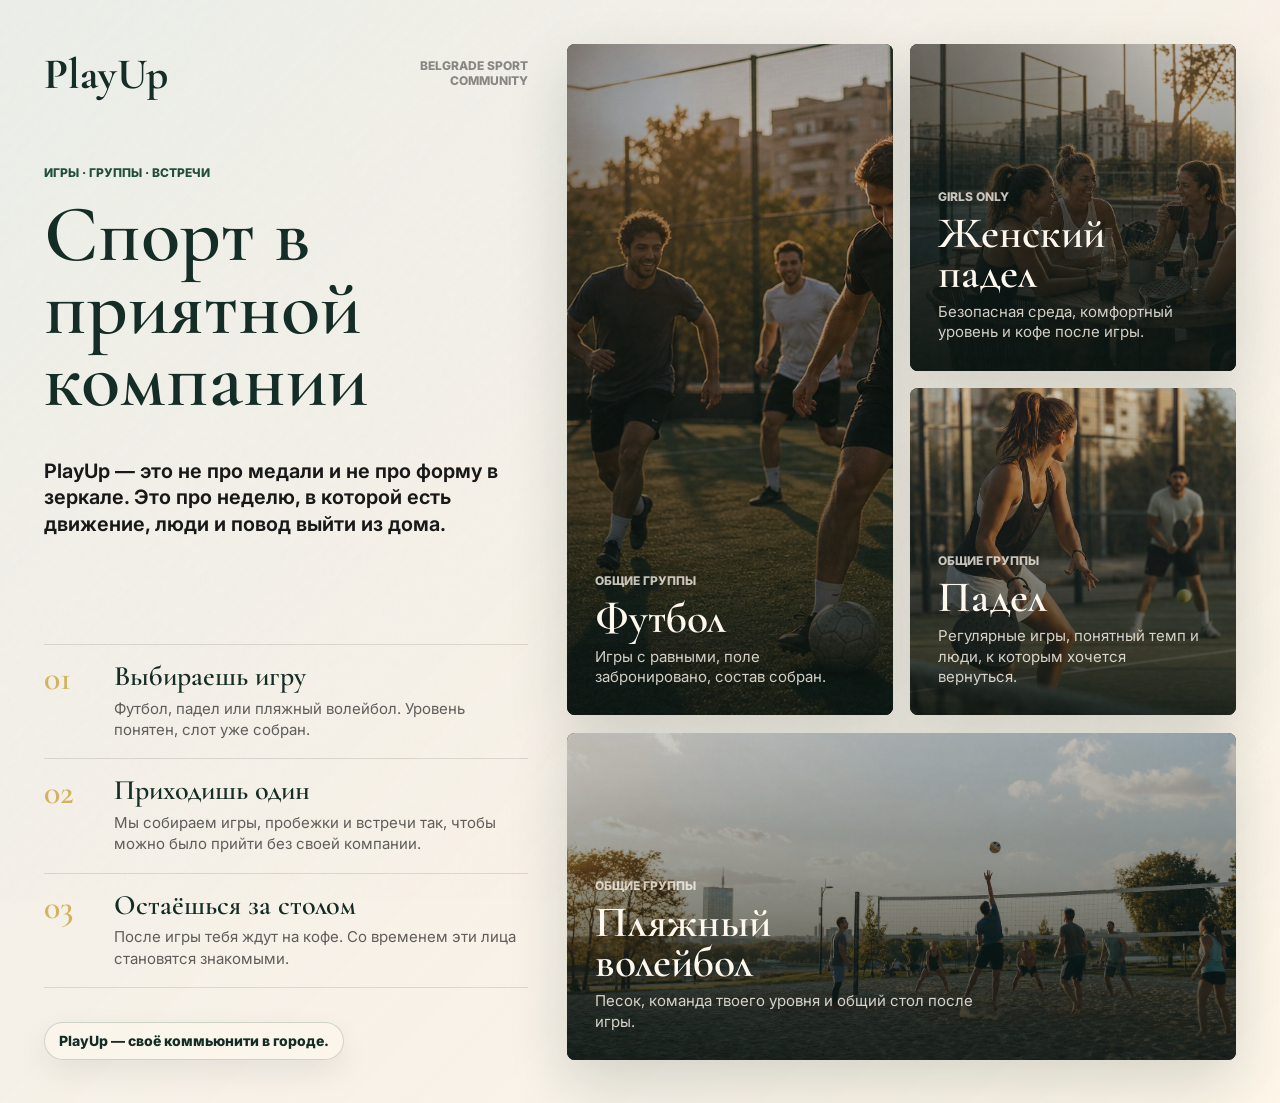
==== commit ee5d7075: "p-31" ====
--- a/index.html
+++ b/index.html
@@ -5,288 +5,106 @@
     <meta name="viewport" content="width=device-width, initial-scale=1.0" />
     <meta
       name="description"
-      content="PlayUp Girls — женские падел-группы в Белграде: безопасная среда, нетворкинг, подруги и спорт без давления."
+      content="PlayUp — место в Белграде, где спорт в приятной компании становится частью жизни: игры, пробежки, встречи и своё коммьюнити в городе."
     />
-    <title>PlayUp Girls — женские падел-группы в Белграде</title>
+    <title>PlayUp — спорт и коммьюнити в Белграде</title>
     <link rel="preconnect" href="https://fonts.googleapis.com" />
     <link rel="preconnect" href="https://fonts.gstatic.com" crossorigin />
     <link
-      href="https://fonts.googleapis.com/css2?family=Allura&family=Cormorant+Garamond:wght@500;600;700&family=Inter:wght@400;500;600;700&display=swap"
+      href="https://fonts.googleapis.com/css2?family=Cormorant+Garamond:wght@500;600;700&family=Inter:wght@400;500;600;700&display=swap"
       rel="stylesheet"
     />
-    <link rel="stylesheet" href="styles.css?v=20260607-girls-groups" />
+    <link rel="stylesheet" href="playup.css?v=20260609-hub" />
   </head>
   <body>
-    <header class="topbar" aria-label="PlayUp">
-      <a class="brand" href="#top" aria-label="PlayUp Girls, перейти к началу">
-        <span class="brand__main">PlayUp</span>
-        <span class="brand__tag">Girls</span>
-      </a>
-      <span class="topbar__place">Girls Padel & Community Club · Belgrade</span>
-    </header>
+    <main class="hub" aria-labelledby="hub-title">
+      <section class="intro">
+        <header class="topline">
+          <a class="brand" href="#hub-title" aria-label="PlayUp, перейти к началу">PlayUp</a>
+          <p>Belgrade sport community</p>
+        </header>
 
-    <main id="top">
-      <section class="cover hero section-dark" aria-labelledby="hero-title">
-        <div class="cover__media parallax-frame" data-parallax="0.08">
-          <img src="assets/images/women-hero.png" alt="Девушки после падела сидят за столом у корта в тёплой атмосфере" />
-        </div>
-        <div class="cover__shade" aria-hidden="true"></div>
-
-        <div class="container cover__grid">
-          <div class="cover__copy">
-            <p class="eyebrow reveal">Женские падел-группы в Белграде</p>
-            <h1 id="hero-title" class="hero-title">
-              <span class="title-line">играй в падел и находи своих</span>
-            </h1>
-            <p class="cover__lead reveal" data-delay="180">
-              Без давления и неловкости. Безопасная среда, где можно прийти одной, сыграть
-              с равными и уйти с новыми знакомыми.
-            </p>
-            <div class="cover__action reveal" data-delay="300">
-              <a class="button" href="#final">Прийти в женскую группу</a>
-              <p class="micro">Первая игра — €15</p>
-            </div>
-          </div>
+        <div class="intro__copy">
+          <p class="eyebrow">Игры · группы · встречи</p>
+          <h1 id="hub-title">Спорт в приятной компании</h1>
+          <p class="intro__lead">
+            PlayUp — это не про медали и не про форму в зеркале. Это про неделю,
+            в которой есть движение, люди и повод выйти из дома.
+          </p>
         </div>
       </section>
 
-      <section class="section essence" aria-labelledby="essence-title">
-        <div class="container grid">
-          <div class="section-copy section-copy--wide">
-            <p class="eyebrow eyebrow--brass reveal">БЕЗОПАСНАЯ СРЕДА</p>
-            <h2 id="essence-title" class="section-title reveal">
-              Женское коммьюнити,<br />
-              где легко быть собой
-            </h2>
-            <p class="section-lead reveal" data-delay="120">
-              Мы собираем игры, встречи и активности так, чтобы можно было прийти одной —
-              и постепенно почувствовать себя на месте.
-            </p>
-          </div>
+      <section class="sports" aria-label="Направления PlayUp">
+        <p class="sports__title">Выбери направление</p>
 
-          <figure class="essay-photo reveal parallax-frame" data-parallax="0.05">
-            <img src="assets/images/women-essence.png" alt="Девушка завязывает кроссовок перед первой игрой в клубе" />
-          </figure>
+        <a class="sport-card sport-card--large" href="football.html" aria-label="Открыть футбол">
+          <img src="assets/images/football-hero.png" alt="Футбольная группа играет на городском поле в Белграде" />
+          <span class="sport-card__shade" aria-hidden="true"></span>
+          <span class="sport-card__content">
+            <span class="sport-card__kicker">общие группы</span>
+            <strong>Футбол</strong>
+            <span>Игры с равными, поле забронировано, состав собран.</span>
+          </span>
+        </a>
 
-          <div class="feature-row" aria-label="Главные принципы PlayUp Girls">
-            <article class="feature reveal" data-delay="0">
-              <span class="feature__number">01</span>
-              <h3>Играешь с равными</h3>
-              <p>
-                Подбираем женскую группу по уровню: без неловкости, случайных «звёзд»
-                и ощущения, что ты попала не туда.
-              </p>
-            </article>
-            <article class="feature reveal" data-delay="110">
-              <span class="feature__number">02</span>
-              <h3>Приходишь спокойно</h3>
-              <p>
-                Корт забронирован, состав собран, расписание понятно. Не нужно собирать
-                людей в чатах и уговаривать всех прийти.
-              </p>
-            </article>
-            <article class="feature reveal" data-delay="220">
-              <span class="feature__number">03</span>
-              <h3>Остаёшься ради общения</h3>
-              <p>
-                После игры можно пойти на кофе: пообщаться, познакомиться и постепенно стать
-                частью круга. Без обязаловки — если сегодня не можешь, всё окей.
-              </p>
-            </article>
-          </div>
-        </div>
+        <a class="sport-card" href="index.html" aria-label="Открыть женский падел">
+          <img src="assets/images/women-hero.png" alt="Девушки из PlayUp Girls общаются после падела" />
+          <span class="sport-card__shade" aria-hidden="true"></span>
+          <span class="sport-card__content">
+            <span class="sport-card__kicker">girls only</span>
+            <strong>Женский падел</strong>
+            <span>Безопасная среда, комфортный уровень и кофе после игры.</span>
+          </span>
+        </a>
+
+        <a class="sport-card" href="general.html" aria-label="Открыть падел">
+          <img src="assets/images/sport-padel.jpg" alt="Игроки на падел-корте в Белграде" />
+          <span class="sport-card__shade" aria-hidden="true"></span>
+          <span class="sport-card__content">
+            <span class="sport-card__kicker">общие группы</span>
+            <strong>Падел</strong>
+            <span>Регулярные игры, понятный темп и люди, к которым хочется вернуться.</span>
+          </span>
+        </a>
+
+        <a class="sport-card sport-card--wide" href="beach-volleyball.html" aria-label="Открыть пляжный волейбол">
+          <img src="assets/images/beach-volleyball-hero.png" alt="Группа играет в пляжный волейбол на песчаной площадке" />
+          <span class="sport-card__shade" aria-hidden="true"></span>
+          <span class="sport-card__content">
+            <span class="sport-card__kicker">общие группы</span>
+            <strong>Пляжный волейбол</strong>
+            <span>Песок, команда твоего уровня и общий стол после игры.</span>
+          </span>
+        </a>
       </section>
 
-      <section class="section how section-dark" aria-labelledby="how-title">
-        <div class="container">
-          <div class="section-head grid">
-            <div class="section-copy">
-              <p class="eyebrow reveal">КАК ПОПАСТЬ</p>
-              <h2 id="how-title" class="section-title reveal">Путь в клуб</h2>
+      <section class="ritual-panel" aria-label="Как работает PlayUp">
+        <div class="ritual">
+          <article class="ritual__item">
+            <span>01</span>
+            <div>
+              <h2>Выбираешь игру</h2>
+              <p>Футбол, падел или пляжный волейбол. Уровень понятен, слот уже собран.</p>
             </div>
-            <p class="section-lead section-lead--dark reveal" data-delay="120">
-              Начинаешь с одной игры: смотришь на уровень, людей и атмосферу. Дальше остаёшься,
-              если тебе спокойно и хочется вернуться.
-            </p>
-          </div>
+          </article>
+          <article class="ritual__item">
+            <span>02</span>
+            <div>
+              <h2>Приходишь один</h2>
+              <p>Мы собираем игры, пробежки и встречи так, чтобы можно было прийти без своей компании.</p>
+            </div>
+          </article>
+          <article class="ritual__item">
+            <span>03</span>
+            <div>
+              <h2>Остаёшься за столом</h2>
+              <p>После игры тебя ждут на кофе. Со временем эти лица становятся знакомыми.</p>
+            </div>
+          </article>
+        </div>
 
-          <div class="steps" data-steps>
-            <div class="steps__line" aria-hidden="true"><span></span></div>
-            <article class="step reveal" data-step>
-              <div class="step__number">01</div>
-              <div class="step__body">
-                <h3>Оставляешь заявку</h3>
-                <p>Пара вопросов про опыт, график и комфортный темп игры.</p>
-              </div>
-              <figure class="step__photo">
-                <img src="assets/images/girls-step-application.png" alt="Девушка оставляет заявку на телефоне за столом кафе рядом с падел-ракеткой" />
-              </figure>
-            </article>
-            <article class="step reveal" data-step>
-              <div class="step__number">02</div>
-              <div class="step__body">
-                <h3>Приходишь на первую игру</h3>
-                <p>Платишь €15 и спокойно смотришь, комфортно ли тебе по уровню и атмосфере.</p>
-              </div>
-              <figure class="step__photo">
-                <img src="assets/images/girls-step-arrival.png" alt="Девушка приходит на первую игру и её встречают участницы женской падел-группы" />
-              </figure>
-            </article>
-            <article class="step reveal" data-step>
-              <div class="step__number">03</div>
-              <div class="step__body">
-                <h3>Попадаешь в подходящую группу</h3>
-                <p>Подбираем женскую группу, где можно играть без давления, спокойно ошибаться и узнавать девчонок.</p>
-              </div>
-              <figure class="step__photo">
-                <img src="assets/images/women-step-group.png" alt="Женская группа приветствует новую участницу перед игрой" />
-              </figure>
-            </article>
-            <article class="step reveal" data-step>
-              <div class="step__number">04</div>
-              <div class="step__body">
-                <h3>Становишься частью клуба</h3>
-                <p>
-                  Падел превращается в традицию: после корта вы вместе идёте на кофе,
-                  а играть хочется чаще просто ради отличной компании.
-                </p>
-              </div>
-              <figure class="step__photo">
-                <img src="assets/images/women-hero.png" alt="Участницы клуба сидят за столом кафе после игры" />
-              </figure>
-            </article>
-          </div>
-        </div>
-      </section>
-
-      <section class="section club-life" aria-labelledby="life-title">
-        <div class="container">
-          <div class="life-note reveal">
-            <h2 id="life-title">Врывайся, когда есть настроение</h2>
-            <p>
-              В клубе нет правил по посещаемости. Видишь классный анонс в чате, хочешь
-              побегать, потянуться или просто увидеть девчонок — бронируй слот. Всё максимально легко.
-            </p>
-          </div>
-
-          <div class="masonry" aria-label="Жизнь PlayUp Girls">
-            <button
-              class="masonry__item masonry__item--run reveal parallax-frame"
-              type="button"
-              aria-haspopup="dialog"
-              data-activity="run"
-              data-parallax="0.04"
-            >
-              <img src="assets/images/women-club-run.png" alt="Женская беговая группа бежит вдоль реки утром" />
-              <span class="masonry__caption">
-                <span>Воскресный бег по набережной</span>
-              </span>
-            </button>
-            <button
-              class="masonry__item masonry__item--saturday reveal parallax-frame"
-              type="button"
-              aria-haspopup="dialog"
-              data-activity="saturday"
-              data-parallax="0.08"
-            >
-              <img src="assets/images/club-saturday-v2.png" alt="Дневная встреча клуба в кофейне с DJ, танцами, кофе и лимонадами" />
-              <span class="masonry__caption">
-                <span>Вечеринка в субботу</span>
-                <small>DJ, танцы, кофе, лимонады · старт в 13:00</small>
-              </span>
-            </button>
-            <button
-              class="masonry__item masonry__item--stretch reveal parallax-frame"
-              type="button"
-              aria-haspopup="dialog"
-              data-activity="stretch"
-              data-parallax="0.05"
-            >
-              <img src="assets/images/women-club-stretch.png" alt="Девушки делают растяжку в парке после спорта" />
-              <span class="masonry__caption">
-                <span>Растяжка в парке</span>
-              </span>
-            </button>
-            <button
-              class="masonry__item masonry__item--recovery reveal parallax-frame"
-              type="button"
-              aria-haspopup="dialog"
-              data-activity="recovery"
-              data-parallax="0.06"
-            >
-              <img src="assets/images/women-club-recovery.png" alt="Девушки отдыхают в зоне рекавери после нагрузки" />
-              <span class="masonry__caption">
-                <span>Рекавери</span>
-              </span>
-            </button>
-          </div>
-        </div>
-      </section>
-
-      <div class="activity-modal" data-activity-modal hidden>
-        <button class="activity-modal__backdrop" type="button" data-activity-close aria-label="Закрыть"></button>
-        <section
-          class="activity-modal__panel"
-          role="dialog"
-          aria-modal="true"
-          aria-labelledby="activity-modal-title"
-          aria-describedby="activity-modal-text"
-        >
-          <button class="activity-modal__close" type="button" data-activity-close aria-label="Закрыть">
-            <span aria-hidden="true"></span>
-          </button>
-          <figure class="activity-modal__media">
-            <img data-activity-image src="assets/images/women-club-run.png" alt="" />
-          </figure>
-          <div class="activity-modal__content">
-            <p class="activity-modal__eyebrow" data-activity-kicker></p>
-            <h2 id="activity-modal-title" data-activity-title></h2>
-            <p class="activity-modal__lead" data-activity-lead></p>
-            <div id="activity-modal-text" class="activity-modal__text" data-activity-text></div>
-            <dl class="activity-modal__facts" data-activity-facts></dl>
-          </div>
-        </section>
-      </div>
-
-      <section class="cover final-cta section-dark" id="final" aria-labelledby="final-title">
-        <div class="cover__media parallax-frame" data-parallax="0.07">
-          <img src="assets/images/women-hero.png" alt="Девушки после игры общаются за столом у корта" />
-        </div>
-        <div class="cover__shade cover__shade--final" aria-hidden="true"></div>
-
-        <div class="container final-grid">
-          <div class="final-copy">
-            <p class="eyebrow reveal">ПЕРВАЯ ИГРА — €15</p>
-            <h2 id="final-title" class="final-title reveal">
-              Приходи одна.<br />
-              Уходи с новыми знакомыми
-            </h2>
-            <p class="cover__lead reveal" data-delay="120">
-              PlayUp Girls — женская среда, где спорт становится поводом выйти из дома,
-              познакомиться и постепенно найти круг общения в городе.
-            </p>
-          </div>
-
-          <div class="price-panel reveal" data-delay="220" aria-label="Цена">
-            <div>
-              <span class="price-panel__label">Разовая первая игра</span>
-              <strong>€15</strong>
-            </div>
-            <div>
-              <span class="price-panel__label">Членство после</span>
-              <strong>€100/мес</strong>
-            </div>
-            <p>Два падел-слота в неделю в женской группе твоего уровня.</p>
-            <a class="button" href="#final">Прийти в женскую группу</a>
-          </div>
-        </div>
+        <p class="community-note">PlayUp — своё коммьюнити в городе.</p>
       </section>
     </main>
-
-    <footer class="footer">
-      <p>PlayUp Girls · Belgrade Padel</p>
-    </footer>
-
-    <script src="script.js?v=20260607-girls-groups"></script>
   </body>
 </html>
--- a/playup.css
+++ b/playup.css
@@ -0,0 +1,447 @@
+:root {
+  --ink: #171717;
+  --paper: #f5f0e8;
+  --paper-2: #e8eee9;
+  --forest: #132c25;
+  --forest-2: #1f4d3a;
+  --accent: #d4b35f;
+  --muted: rgba(23, 23, 23, 0.68);
+  --light: #fff8ee;
+  --line: rgba(23, 23, 23, 0.12);
+  --shadow: 0 24px 60px rgba(19, 44, 37, 0.16);
+  --serif: "Cormorant Garamond", Georgia, "Times New Roman", serif;
+  --sans: "Inter", Arial, sans-serif;
+  --page: clamp(18px, 3.4vw, 54px);
+}
+
+*,
+*::before,
+*::after {
+  box-sizing: border-box;
+}
+
+html {
+  min-height: 100%;
+  background: var(--paper);
+}
+
+body {
+  min-height: 100%;
+  margin: 0;
+  color: var(--ink);
+  background:
+    linear-gradient(135deg, rgba(232, 238, 233, 0.78), rgba(245, 240, 232, 0.98) 42%, rgba(255, 247, 233, 0.9)),
+    var(--paper);
+  font-family: var(--sans);
+  text-rendering: optimizeLegibility;
+}
+
+body::before {
+  position: fixed;
+  inset: 0;
+  z-index: 3;
+  pointer-events: none;
+  content: "";
+  opacity: 0.04;
+  background-image: url("data:image/svg+xml,%3Csvg viewBox='0 0 160 160' xmlns='http://www.w3.org/2000/svg'%3E%3Cfilter id='n'%3E%3CfeTurbulence type='fractalNoise' baseFrequency='.85' numOctaves='3' stitchTiles='stitch'/%3E%3C/filter%3E%3Crect width='100%25' height='100%25' filter='url(%23n)' opacity='.55'/%3E%3C/svg%3E");
+}
+
+img {
+  display: block;
+  width: 100%;
+  height: 100%;
+  object-fit: cover;
+}
+
+a {
+  color: inherit;
+  text-decoration: none;
+}
+
+.hub {
+  display: grid;
+  grid-template-columns: minmax(320px, 0.84fr) minmax(0, 1.16fr);
+  grid-template-rows: minmax(0, 1fr) auto;
+  gap: clamp(20px, 3vw, 42px);
+  min-height: 100svh;
+  padding: var(--page);
+}
+
+.intro {
+  grid-column: 1;
+  grid-row: 1;
+  display: flex;
+  flex-direction: column;
+  justify-content: flex-start;
+  min-height: 0;
+  padding: clamp(6px, 1vw, 10px) 0;
+}
+
+.topline {
+  display: flex;
+  align-items: center;
+  justify-content: space-between;
+  gap: 16px;
+  margin-bottom: clamp(44px, 8vh, 92px);
+}
+
+.brand {
+  color: var(--forest);
+  font-family: var(--serif);
+  font-size: clamp(34px, 3.4vw, 58px);
+  font-weight: 700;
+  line-height: 0.92;
+}
+
+.topline p,
+.eyebrow,
+.sport-card__kicker {
+  margin: 0;
+  font-size: 12px;
+  font-weight: 800;
+  line-height: 1.2;
+  text-transform: uppercase;
+  letter-spacing: 0;
+}
+
+.topline p {
+  max-width: 170px;
+  color: rgba(23, 23, 23, 0.48);
+  text-align: right;
+}
+
+.eyebrow {
+  margin-bottom: 18px;
+  color: var(--forest-2);
+}
+
+h1 {
+  max-width: 720px;
+  margin: 0;
+  color: var(--forest);
+  font-family: var(--serif);
+  font-size: clamp(58px, 6.3vw, 112px);
+  font-weight: 600;
+  letter-spacing: 0;
+  line-height: 0.9;
+}
+
+.intro__lead {
+  max-width: 620px;
+  margin: clamp(24px, 3.4vw, 42px) 0 0;
+  color: var(--ink);
+  font-size: clamp(19px, 1.55vw, 25px);
+  font-weight: 650;
+  line-height: 1.35;
+}
+
+.ritual-panel {
+  grid-column: 1;
+  grid-row: 2;
+  align-self: end;
+}
+
+.ritual {
+  display: grid;
+  max-width: 650px;
+  margin-top: clamp(28px, 4.5vw, 58px);
+  border-top: 1px solid var(--line);
+  border-bottom: 1px solid var(--line);
+}
+
+.ritual__item {
+  display: grid;
+  grid-template-columns: 52px minmax(0, 1fr);
+  gap: 18px;
+  padding: 18px 0;
+  border-top: 1px solid var(--line);
+}
+
+.ritual__item:first-child {
+  border-top: 0;
+}
+
+.ritual__item > span {
+  color: var(--accent);
+  font-family: var(--serif);
+  font-size: 34px;
+  font-weight: 600;
+  line-height: 0.95;
+}
+
+.ritual__item h2 {
+  margin: 0;
+  color: var(--forest);
+  font-family: var(--serif);
+  font-size: clamp(28px, 2.2vw, 38px);
+  font-weight: 600;
+  line-height: 0.95;
+}
+
+.ritual__item p {
+  margin: 0;
+  max-width: 500px;
+  color: var(--muted);
+  font-size: clamp(15px, 1.05vw, 17px);
+  line-height: 1.42;
+}
+
+.ritual__item h2 + p {
+  margin-top: 8px;
+}
+
+.community-note {
+  display: inline-flex;
+  max-width: 100%;
+  min-height: 38px;
+  align-items: center;
+  margin: clamp(20px, 3vw, 34px) 0 0;
+  padding: 9px 14px;
+  border: 1px solid rgba(31, 77, 58, 0.2);
+  border-radius: 999px;
+  color: var(--forest);
+  background: rgba(255, 248, 238, 0.48);
+  box-shadow: 0 12px 30px rgba(19, 44, 37, 0.08);
+  font-size: 14px;
+  font-weight: 800;
+  line-height: 1.2;
+}
+
+.sports {
+  grid-column: 2;
+  grid-row: 1 / span 2;
+  display: grid;
+  grid-template-columns: repeat(2, minmax(0, 1fr));
+  grid-auto-rows: minmax(220px, 1fr);
+  gap: clamp(12px, 1.35vw, 20px);
+  min-height: calc(100svh - (var(--page) * 2));
+}
+
+.sports__title {
+  display: none;
+}
+
+.sport-card {
+  position: relative;
+  min-height: 240px;
+  overflow: hidden;
+  border-radius: 8px;
+  color: var(--light);
+  background: var(--forest);
+  box-shadow: var(--shadow);
+  isolation: isolate;
+}
+
+.sport-card--large {
+  grid-row: span 2;
+}
+
+.sport-card--wide {
+  grid-column: span 2;
+}
+
+.sport-card img {
+  position: absolute;
+  inset: 0;
+  z-index: -2;
+  transform: scale(1.02);
+  transition:
+    transform 700ms ease,
+    filter 700ms ease;
+}
+
+.sport-card__shade {
+  position: absolute;
+  inset: 0;
+  z-index: -1;
+  background:
+    linear-gradient(180deg, rgba(12, 22, 18, 0.05), rgba(12, 22, 18, 0.3) 42%, rgba(12, 22, 18, 0.78)),
+    rgba(12, 22, 18, 0.14);
+  transition: background 280ms ease;
+}
+
+.sport-card__content {
+  position: absolute;
+  left: clamp(18px, 2.2vw, 30px);
+  right: clamp(18px, 2.2vw, 30px);
+  bottom: clamp(18px, 2.2vw, 30px);
+  display: grid;
+  gap: 9px;
+}
+
+.sport-card__kicker {
+  color: rgba(255, 248, 238, 0.76);
+}
+
+.sport-card strong {
+  display: block;
+  max-width: 11ch;
+  font-family: var(--serif);
+  font-size: clamp(34px, 3.4vw, 58px);
+  font-weight: 600;
+  line-height: 0.92;
+}
+
+.sport-card__content > span:last-child {
+  max-width: 380px;
+  color: rgba(255, 248, 238, 0.82);
+  font-size: 15px;
+  line-height: 1.35;
+}
+
+.sport-card:focus-visible {
+  outline: 3px solid var(--accent);
+  outline-offset: 5px;
+}
+
+@media (hover: hover) and (pointer: fine) {
+  .sport-card:hover img {
+    filter: saturate(1.08) contrast(1.04);
+    transform: scale(1.08);
+  }
+
+  .sport-card:hover .sport-card__shade {
+    background:
+      linear-gradient(180deg, rgba(12, 22, 18, 0.02), rgba(12, 22, 18, 0.22) 42%, rgba(12, 22, 18, 0.84)),
+      rgba(12, 22, 18, 0.08);
+  }
+}
+
+@media (max-width: 1080px) {
+  .hub {
+    grid-template-columns: 1fr;
+    grid-template-rows: auto;
+  }
+
+  .intro,
+  .sports,
+  .ritual-panel {
+    grid-column: 1;
+    grid-row: auto;
+  }
+
+  .intro,
+  .sports {
+    min-height: auto;
+  }
+
+  .topline {
+    margin-bottom: 44px;
+  }
+
+  .sports {
+    min-height: auto;
+  }
+
+  .ritual-panel {
+    align-self: auto;
+  }
+}
+
+@media (max-width: 700px) {
+  .hub {
+    padding: 16px;
+    gap: 0;
+  }
+
+  .topline {
+    align-items: flex-start;
+    margin-bottom: 30px;
+  }
+
+  .topline p {
+    max-width: 136px;
+    font-size: 11px;
+  }
+
+  h1 {
+    max-width: 10ch;
+    font-size: clamp(46px, 14vw, 60px);
+  }
+
+  .intro__lead {
+    max-width: 33ch;
+    margin-top: 18px;
+    font-size: 16px;
+    line-height: 1.38;
+  }
+
+  .sports__title {
+    display: block;
+    grid-column: 1 / -1;
+    margin: 0 0 12px;
+    color: var(--forest-2);
+    font-size: 12px;
+    font-weight: 800;
+    line-height: 1.2;
+    text-transform: uppercase;
+    letter-spacing: 0;
+  }
+
+  .sports {
+    grid-template-columns: repeat(2, minmax(0, 1fr));
+    grid-auto-rows: auto;
+    gap: 10px;
+    margin-top: 24px;
+  }
+
+  .sport-card,
+  .sport-card--large,
+  .sport-card--wide {
+    grid-column: auto;
+    grid-row: auto;
+    min-height: 152px;
+  }
+
+  .sport-card__content {
+    left: 14px;
+    right: 14px;
+    bottom: 14px;
+    gap: 7px;
+  }
+
+  .sport-card__kicker {
+    font-size: 10px;
+  }
+
+  .sport-card strong {
+    max-width: 8ch;
+    font-size: clamp(29px, 8.8vw, 38px);
+  }
+
+  .sport-card__content > span:last-child {
+    display: none;
+  }
+
+  .ritual-panel {
+    margin-top: 30px;
+  }
+
+  .ritual {
+    margin-top: 0;
+  }
+
+  .ritual__item {
+    grid-template-columns: 44px minmax(0, 1fr);
+    gap: 14px;
+    padding: 16px 0;
+  }
+
+  .ritual__item > span {
+    font-size: 30px;
+  }
+
+  .ritual__item h2 {
+    font-size: 28px;
+  }
+
+  .ritual__item p {
+    font-size: 15px;
+  }
+
+  .community-note {
+    width: 100%;
+    justify-content: center;
+    text-align: center;
+  }
+}
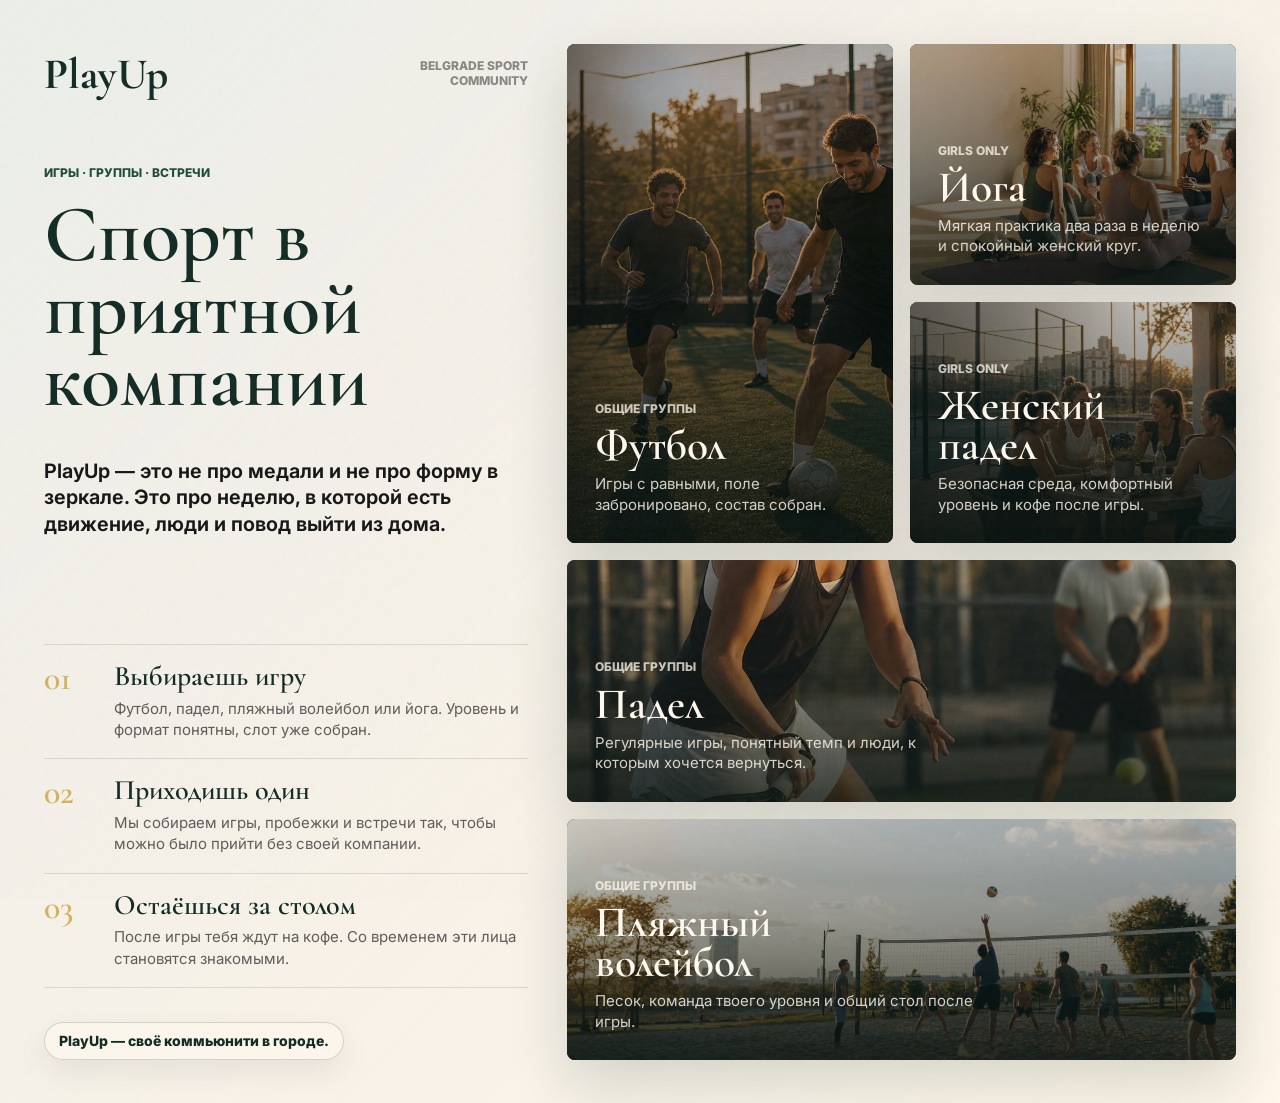
==== commit 121672ac: "Add PlayUp Yoga landing page" ====
--- a/index.html
+++ b/index.html
@@ -20,7 +20,12 @@
     <main class="hub" aria-labelledby="hub-title">
       <section class="intro">
         <header class="topline">
-          <a class="brand" href="#hub-title" aria-label="PlayUp, перейти к началу">PlayUp</a>
+          <a
+            class="brand"
+            href="#hub-title"
+            aria-label="PlayUp, перейти к началу"
+            >PlayUp</a
+          >
           <p>Belgrade sport community</p>
         </header>
 
@@ -37,8 +42,15 @@
       <section class="sports" aria-label="Направления PlayUp">
         <p class="sports__title">Выбери направление</p>
 
-        <a class="sport-card sport-card--large" href="football.html" aria-label="Открыть футбол">
-          <img src="assets/images/football-hero.png" alt="Футбольная группа играет на городском поле в Белграде" />
+        <a
+          class="sport-card sport-card--large"
+          href="football.html"
+          aria-label="Открыть футбол"
+        >
+          <img
+            src="assets/images/football-hero.png"
+            alt="Футбольная группа играет на городском поле в Белграде"
+          />
           <span class="sport-card__shade" aria-hidden="true"></span>
           <span class="sport-card__content">
             <span class="sport-card__kicker">общие группы</span>
@@ -47,8 +59,28 @@
           </span>
         </a>
 
-        <a class="sport-card" href="index.html" aria-label="Открыть женский падел">
-          <img src="assets/images/women-hero.png" alt="Девушки из PlayUp Girls общаются после падела" />
+        <a class="sport-card" href="yoga.html" aria-label="Открыть женскую йогу">
+          <img
+            src="assets/images/yoga-hero.jpg"
+            alt="Женская йога-группа общается на ковриках в светлой студии Белграда"
+          />
+          <span class="sport-card__shade" aria-hidden="true"></span>
+          <span class="sport-card__content">
+            <span class="sport-card__kicker">girls only</span>
+            <strong>Йога</strong>
+            <span>Мягкая практика два раза в неделю и спокойный женский круг.</span>
+          </span>
+        </a>
+
+        <a
+          class="sport-card"
+          href="padel-girls.html"
+          aria-label="Открыть женский падел"
+        >
+          <img
+            src="assets/images/women-hero.png"
+            alt="Девушки из PlayUp Girls общаются после падела"
+          />
           <span class="sport-card__shade" aria-hidden="true"></span>
           <span class="sport-card__content">
             <span class="sport-card__kicker">girls only</span>
@@ -57,18 +89,35 @@
           </span>
         </a>
 
-        <a class="sport-card" href="general.html" aria-label="Открыть падел">
-          <img src="assets/images/sport-padel.jpg" alt="Игроки на падел-корте в Белграде" />
+        <a
+          class="sport-card sport-card--wide"
+          href="padel.html"
+          aria-label="Открыть падел"
+        >
+          <img
+            src="assets/images/sport-padel.jpg"
+            alt="Игроки на падел-корте в Белграде"
+          />
           <span class="sport-card__shade" aria-hidden="true"></span>
           <span class="sport-card__content">
             <span class="sport-card__kicker">общие группы</span>
             <strong>Падел</strong>
-            <span>Регулярные игры, понятный темп и люди, к которым хочется вернуться.</span>
+            <span
+              >Регулярные игры, понятный темп и люди, к которым хочется
+              вернуться.</span
+            >
           </span>
         </a>
 
-        <a class="sport-card sport-card--wide" href="beach-volleyball.html" aria-label="Открыть пляжный волейбол">
-          <img src="assets/images/beach-volleyball-hero.png" alt="Группа играет в пляжный волейбол на песчаной площадке" />
+        <a
+          class="sport-card sport-card--wide"
+          href="beachvolley.html"
+          aria-label="Открыть пляжный волейбол"
+        >
+          <img
+            src="assets/images/beach-volleyball-hero.png"
+            alt="Группа играет в пляжный волейбол на песчаной площадке"
+          />
           <span class="sport-card__shade" aria-hidden="true"></span>
           <span class="sport-card__content">
             <span class="sport-card__kicker">общие группы</span>
@@ -84,21 +133,30 @@
             <span>01</span>
             <div>
               <h2>Выбираешь игру</h2>
-              <p>Футбол, падел или пляжный волейбол. Уровень понятен, слот уже собран.</p>
+              <p>
+                Футбол, падел, пляжный волейбол или йога. Уровень и формат
+                понятны, слот уже собран.
+              </p>
             </div>
           </article>
           <article class="ritual__item">
             <span>02</span>
             <div>
               <h2>Приходишь один</h2>
-              <p>Мы собираем игры, пробежки и встречи так, чтобы можно было прийти без своей компании.</p>
+              <p>
+                Мы собираем игры, пробежки и встречи так, чтобы можно было
+                прийти без своей компании.
+              </p>
             </div>
           </article>
           <article class="ritual__item">
             <span>03</span>
             <div>
               <h2>Остаёшься за столом</h2>
-              <p>После игры тебя ждут на кофе. Со временем эти лица становятся знакомыми.</p>
+              <p>
+                После игры тебя ждут на кофе. Со временем эти лица становятся
+                знакомыми.
+              </p>
             </div>
           </article>
         </div>
